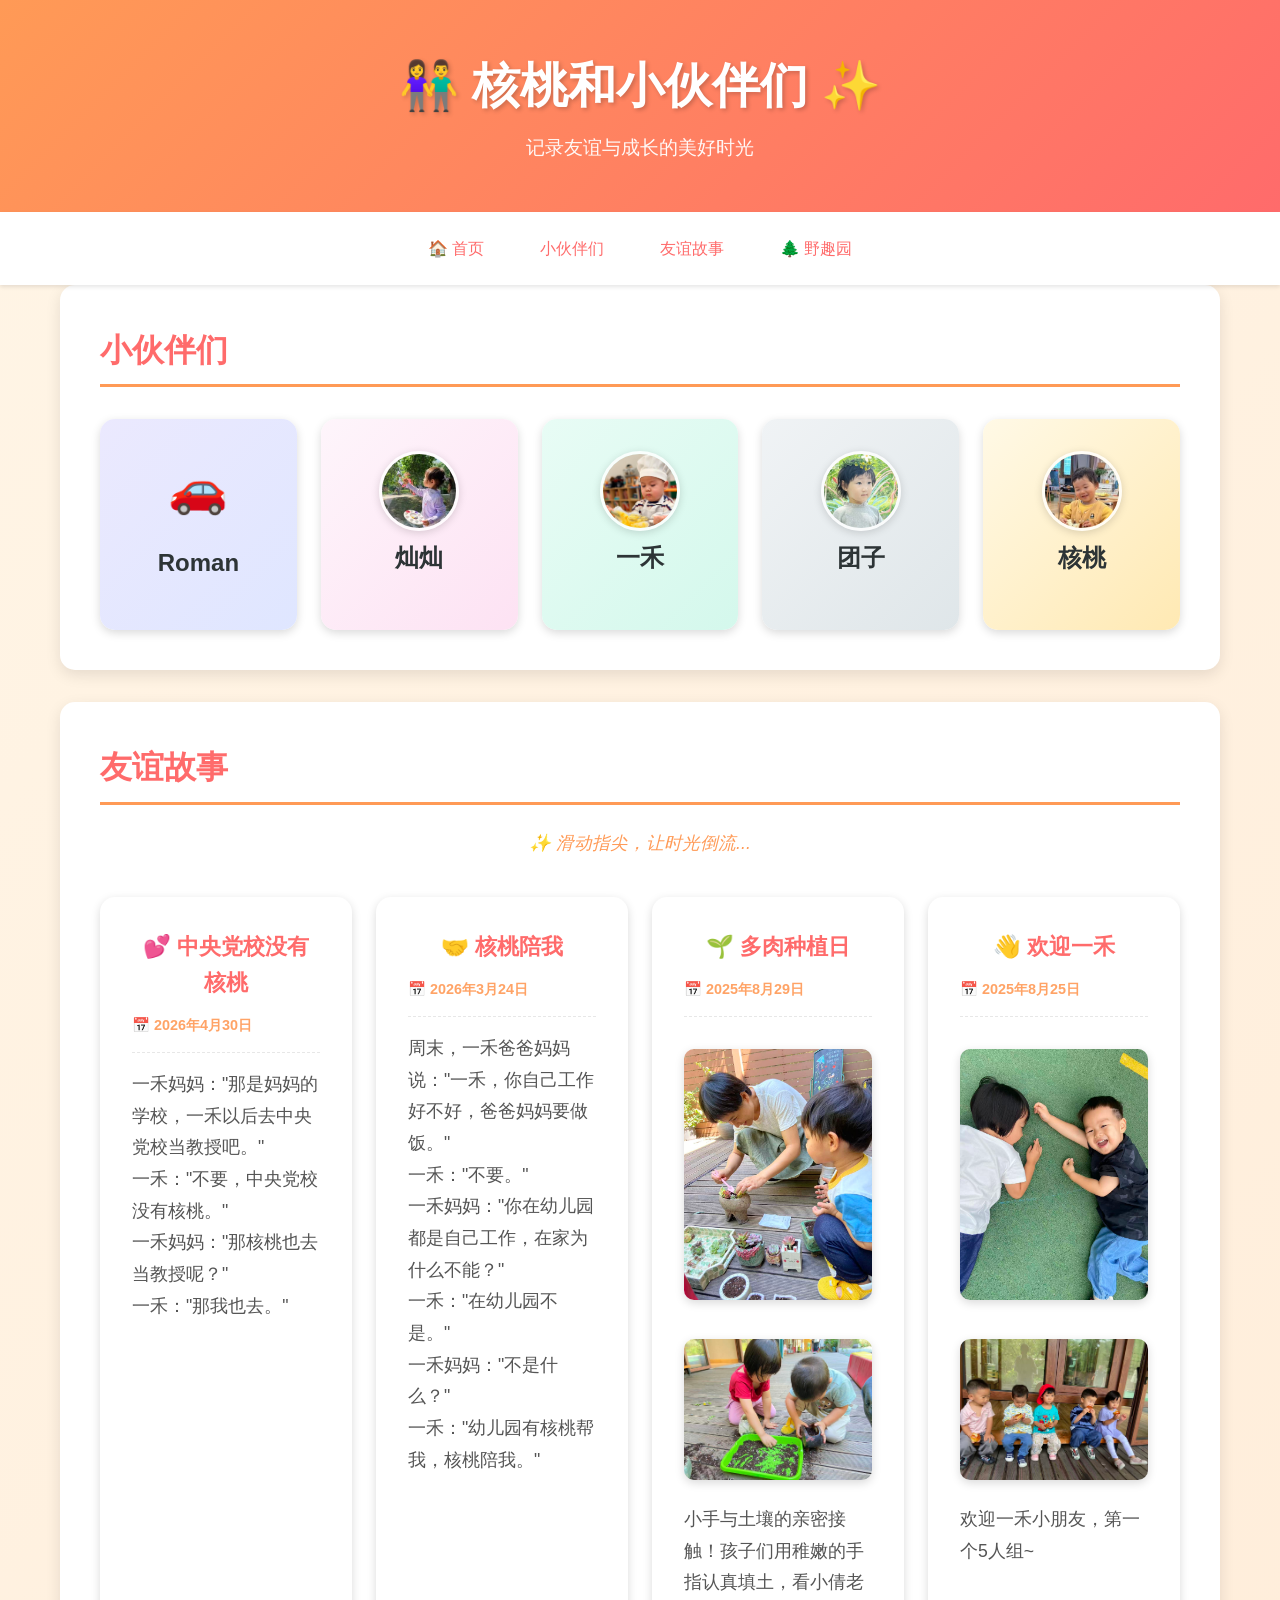
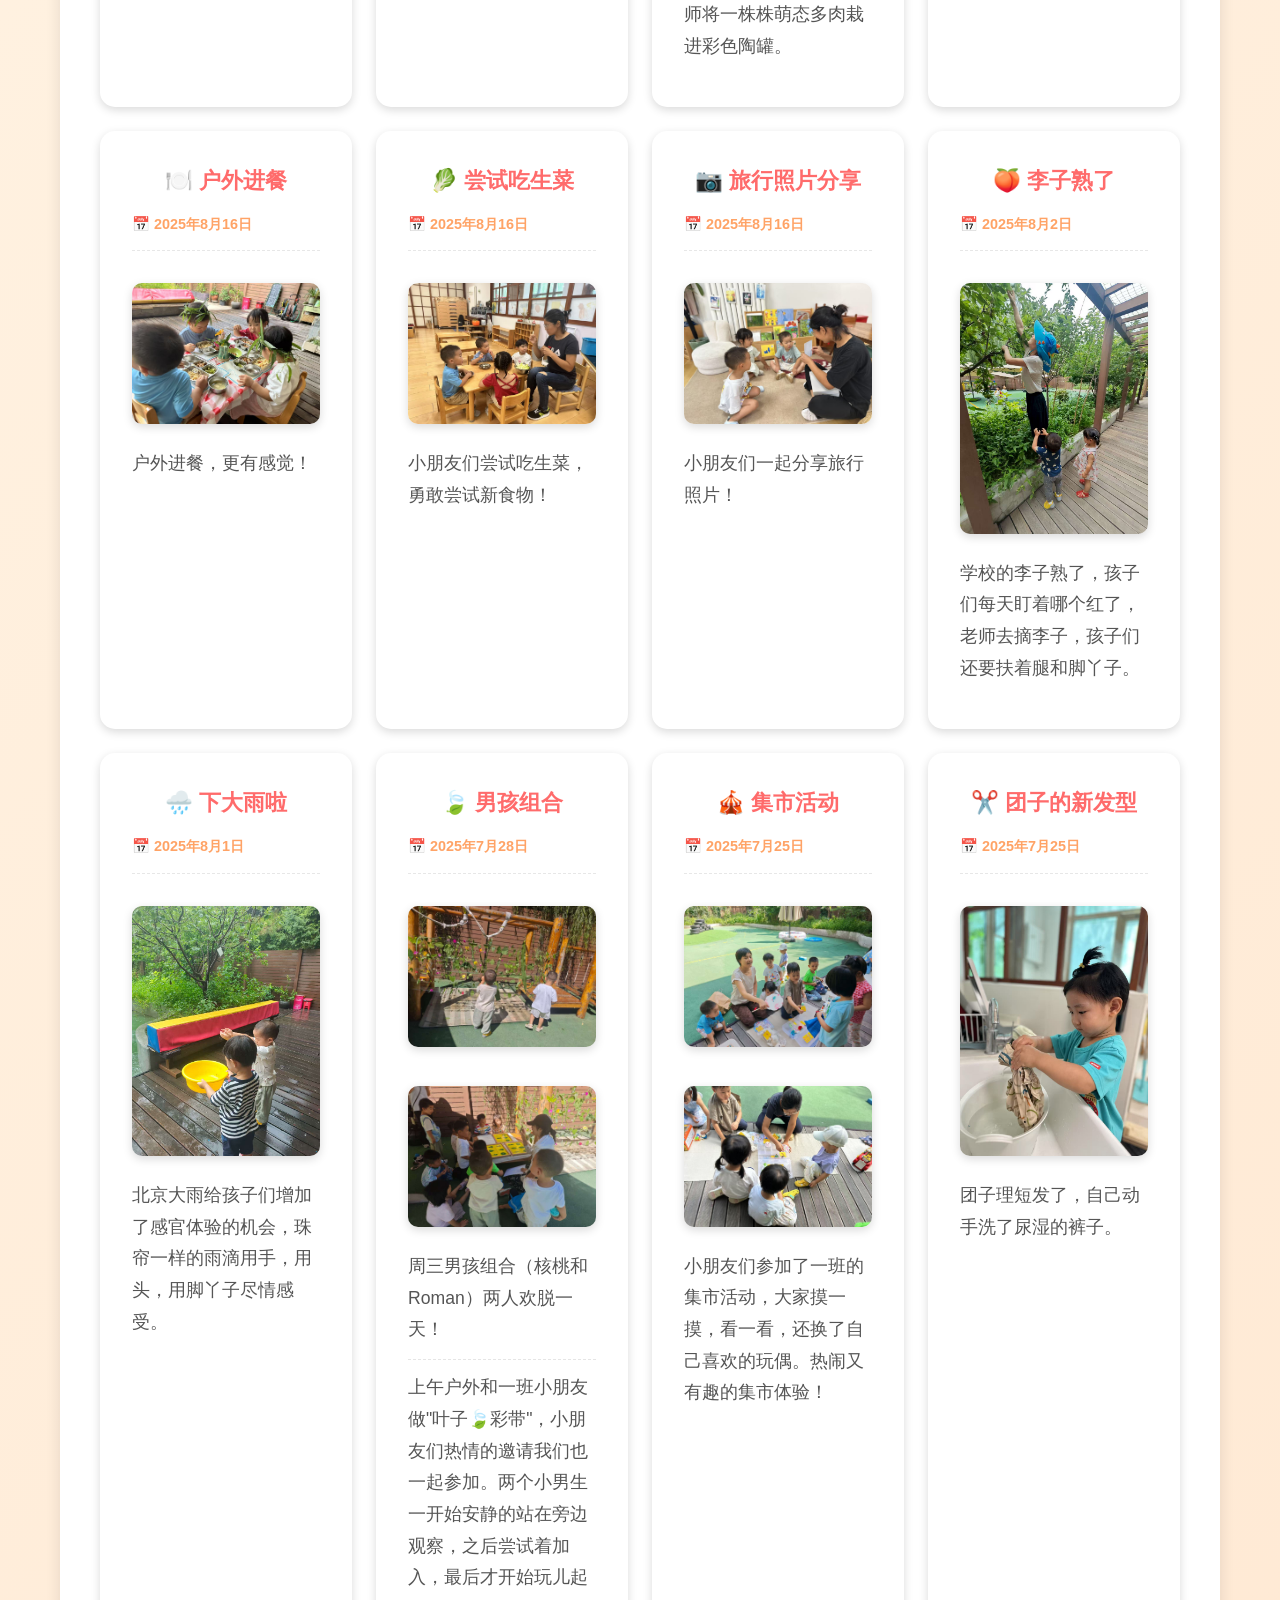
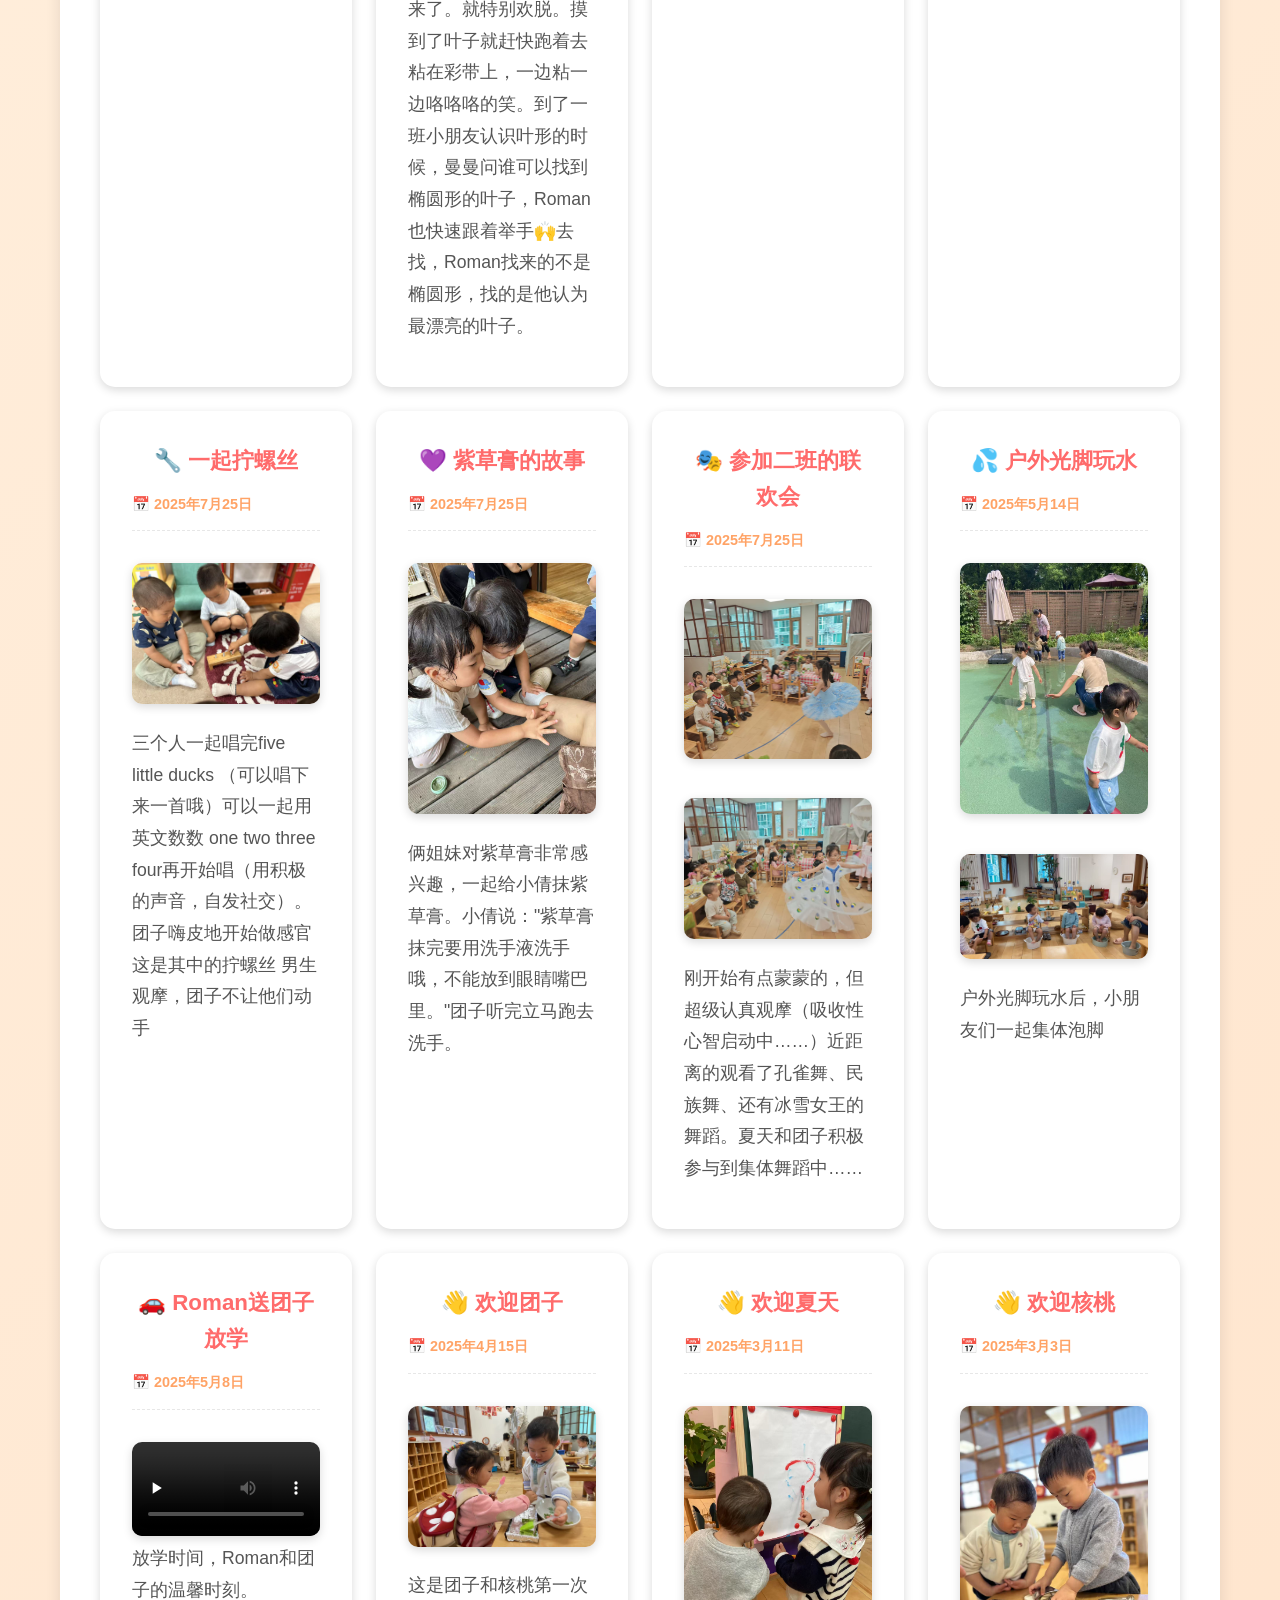
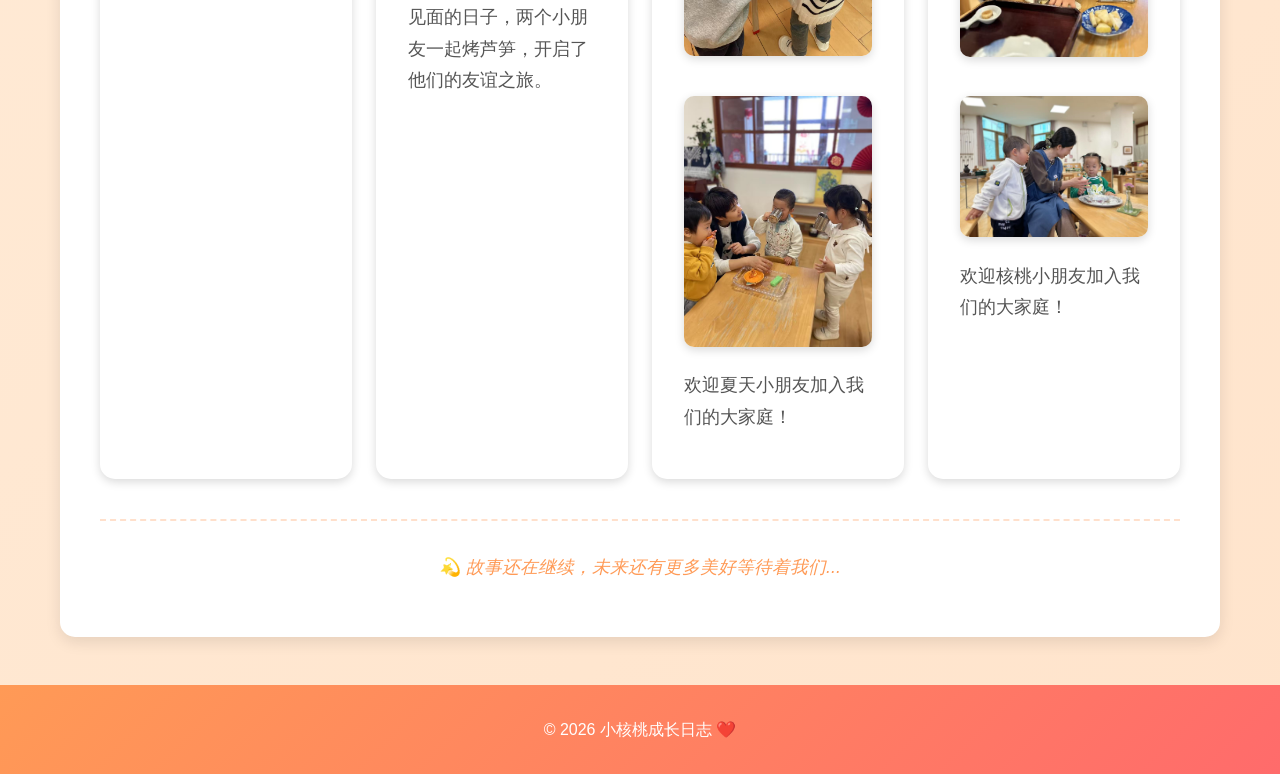
==== friends.html @ 8924b4e0 "update" ====
<!DOCTYPE html>
<html lang="zh-CN">
<head>
    <meta charset="UTF-8">
    <meta name="viewport" content="width=device-width, initial-scale=1.0">
    <title>核桃和小伙伴们</title>
    <link rel="stylesheet" href="style.css">
</head>
<body>
    <header>
        <div class="container">
            <h1>👫 核桃和小伙伴们 ✨</h1>
            <p class="subtitle">记录友谊与成长的美好时光</p>
        </div>
    </header>

    <nav>
        <div class="container">
            <a href="index.html">🏠 首页</a>
            <a href="#friends">小伙伴们</a>
            <a href="#stories">友谊故事</a>
            <a href="yequyuan.html">🌲 野趣园</a>
        </div>
    </nav>

    <main class="container">
        <section id="friends" class="section">
            <h2>小伙伴们</h2>
            <div class="kids-grid">
                <div class="card card-rules">
                    <div class="card-icon">🚗</div>
                    <h3>Roman</h3>
                    <p class="friend-desc"><!-- 添加Roman的介绍 --></p>
                </div>
                <div class="card card-delicate">
                    <img src="image/avatars/cancan.jpg" alt="灿灿" class="kid-avatar">
                    <h3>灿灿</h3>
                    <p class="friend-desc"><!-- 添加灿灿的介绍 --></p>
                </div>
                <div class="card card-observe">
                    <img src="image/avatars/yihe_avatar.jpg" alt="一禾" class="kid-avatar">
                    <h3>一禾</h3>
                    <p class="friend-desc"><!-- 添加一禾的介绍 --></p>
                </div>
                <div class="card card-simple">
                    <img src="image/avatars/tuanzi_avatar.jpg" alt="团子" class="kid-avatar">
                    <h3>团子</h3>
                    <p class="friend-desc"><!-- 添加团子的介绍 --></p>
                </div>
                <div class="card card-goal">
                    <img src="image/avatars/hetao_avatar.jpg" alt="小核桃" class="kid-avatar">
                    <h3>核桃</h3>
                    <p class="friend-desc"><!-- 添加核桃的介绍 --></p>
                </div>
            </div>
        </section>

        <section id="stories" class="section">
            <h2>友谊故事</h2>
            <p style="text-align: center; color: #ff9a56; font-size: 1.1rem; margin-bottom: 2.5rem; font-style: italic;">
                ✨ 滑动指尖，让时光倒流...
            </p>
            <div class="grid">
                <div class="card">
                    <h3>💕 中央党校没有核桃</h3>
                    <p class="date">📅 2026年4月30日</p>
                    <p>一禾妈妈："那是妈妈的学校，一禾以后去中央党校当教授吧。"<br>
                    一禾："不要，中央党校没有核桃。"<br>
                    一禾妈妈："那核桃也去当教授呢？"<br>
                    一禾："那我也去。"</p>
                </div>
                <div class="card">
                    <h3>🤝 核桃陪我</h3>
                    <p class="date">📅 2026年3月24日</p>
                    <p>周末，一禾爸爸妈妈说："一禾，你自己工作好不好，爸爸妈妈要做饭。"<br>
                    一禾："不要。"<br>
                    一禾妈妈："你在幼儿园都是自己工作，在家为什么不能？"<br>
                    一禾："在幼儿园不是。"<br>
                    一禾妈妈："不是什么？"<br>
                    一禾："幼儿园有核桃帮我，核桃陪我。"</p>
                </div>
                <div class="card">
                    <h3>🌱 多肉种植日</h3>
                    <p class="date">📅 2025年8月29日</p>
                    <img src="image/activities/succulent1.jpg" alt="多肉种植" class="card-photo" loading="lazy">
                    <img src="image/activities/succulent2.jpg" alt="多肉种植" class="card-photo" loading="lazy" style="margin-top: 1rem;">
                    <p>小手与土壤的亲密接触！孩子们用稚嫩的手指认真填土，看小倩老师将一株株萌态多肉栽进彩色陶罐。</p>
                </div>
                <div class="card">                    <h3>👋 欢迎一禾</h3>
                    <p class="date">📅 2025年8月25日</p>
                    <img src="image/activities/welcome_yihe1.jpg" alt="欢迎一禾" class="card-photo" loading="lazy">
                    <img src="image/activities/welcome_yihe2.jpg" alt="欢迎一禾" class="card-photo" loading="lazy" style="margin-top: 1rem;">
                    <p>欢迎一禾小朋友，第一个5人组~</p>
                </div>
                <div class="card">                    <h3>🍽️ 户外进餐</h3>
                    <p class="date">📅 2025年8月16日</p>
                    <img src="image/daily/outdoor_meal.jpg" alt="户外进餐" class="card-photo" loading="lazy">
                    <p>户外进餐，更有感觉！</p>
                </div>
                <div class="card">
                    <h3>🥬 尝试吃生菜</h3>
                    <p class="date">📅 2025年8月16日</p>
                    <img src="image/daily/lettuce.jpg" alt="尝试吃生菜" class="card-photo" loading="lazy">
                    <p>小朋友们尝试吃生菜，勇敢尝试新食物！</p>
                </div>
                <div class="card">
                    <h3>📷 旅行照片分享</h3>
                    <p class="date">📅 2025年8月16日</p>
                    <img src="image/daily/travel_share.jpg" alt="旅行照片分享" class="card-photo" loading="lazy">
                    <p>小朋友们一起分享旅行照片！</p>
                </div>
                <div class="card">                    <h3>🍑 李子熟了</h3>
                    <p class="date">📅 2025年8月2日</p>
                    <img src="image/outdoor/plum_picking.jpg" alt="摘李子" class="card-photo" loading="lazy">
                    <p>学校的李子熟了，孩子们每天盯着哪个红了，老师去摘李子，孩子们还要扶着腿和脚丫子。</p>
                </div>
                <div class="card">                    <h3>🌧️ 下大雨啦</h3>
                    <p class="date">📅 2025年8月1日</p>
                    <img src="image/outdoor/rain_play.jpg" alt="雨中玩耍" class="card-photo" loading="lazy">
                    <p>北京大雨给孩子们增加了感官体验的机会，珠帘一样的雨滴用手，用头，用脚丫子尽情感受。</p>
                </div>
                <div class="card">
                    <h3>🍃 男孩组合</h3>
                    <p class="date">📅 2025年7月28日</p>
                    <img src="image/activities/leaf_ribbon.jpg" alt="叶子彩带活动" class="card-photo" loading="lazy">
                    <img src="image/activities/leaf_ribbon2.jpg" alt="叶子彩带活动" class="card-photo" loading="lazy">
                    <p>周三男孩组合（核桃和Roman）两人欢脱一天！</p>
                    <p>上午户外和一班小朋友做"叶子🍃彩带"，小朋友们热情的邀请我们也一起参加。两个小男生一开始安静的站在旁边观察，之后尝试着加入，最后才开始玩儿起来了。就特别欢脱。摸到了叶子就赶快跑着去粘在彩带上，一边粘一边咯咯咯的笑。到了一班小朋友认识叶形的时候，曼曼问谁可以找到椭圆形的叶子，Roman也快速跟着举手🙌去找，Roman找来的不是椭圆形，找的是他认为最漂亮的叶子。</p>
                </div>
                <div class="card">
                    <h3>🎪 集市活动</h3>
                    <p class="date">📅 2025年7月25日</p>
                    <img src="image/activities/market1.jpg" alt="集市活动" class="card-photo" loading="lazy">
                    <img src="image/activities/market2.jpg" alt="集市活动" class="card-photo" loading="lazy" style="margin-top: 1rem;">
                    <p>小朋友们参加了一班的集市活动，大家摸一摸，看一看，还换了自己喜欢的玩偶。热闹又有趣的集市体验！</p>
                </div>
                <div class="card">
                    <h3>✂️ 团子的新发型</h3>
                    <p class="date">📅 2025年7月25日</p>
                    <img src="image/activities/tuanzi_wash.jpg" alt="团子理短发" class="card-photo" loading="lazy">
                    <p>团子理短发了，自己动手洗了尿湿的裤子。</p>
                </div>
                <div class="card">
                    <h3>🔧 一起拧螺丝</h3>
                    <p class="date">📅 2025年7月25日</p>
                    <img src="image/activities/screw.jpg" alt="一起拧螺丝" class="card-photo" loading="lazy">
                    <p>三个人一起唱完five little ducks （可以唱下来一首哦）可以一起用英文数数 one two three four再开始唱（用积极的声音，自发社交）。 团子嗨皮地开始做感官 这是其中的拧螺丝 男生观摩，团子不让他们动手</p>
                </div>
                <div class="card">
                    <h3>💜 紫草膏的故事</h3>
                    <p class="date">📅 2025年7月25日</p>
                    <img src="image/activities/ointment.jpg" alt="抹紫草膏" class="card-photo" loading="lazy">
                    <p>俩姐妹对紫草膏非常感兴趣，一起给小倩抹紫草膏。小倩说："紫草膏抹完要用洗手液洗手哦，不能放到眼睛嘴巴里。"团子听完立马跑去洗手。</p>
                </div>
                <div class="card">                    <h3>🎭 参加二班的联欢会</h3>
                    <p class="date">📅 2025年7月25日</p>
                    <img src="image/activities/party1.jpg" alt="联欢会" class="card-photo" loading="lazy">
                    <img src="image/activities/party2.jpg" alt="联欢会" class="card-photo" loading="lazy" style="margin-top: 1rem;">
                    <p>刚开始有点蒙蒙的，但超级认真观摩（吸收性心智启动中……）近距离的观看了孔雀舞、民族舞、还有冰雪女王的舞蹈。夏天和团子积极参与到集体舞蹈中……</p>
                </div>
                <div class="card">
                    <h3>💦 户外光脚玩水</h3>
                    <p class="date">📅 2025年5月14日</p>
                    <img src="image/outdoor/play_water.jpg" alt="户外光脚玩水" class="card-photo" loading="lazy">
                    <img src="image/outdoor/foot_bath.jpg" alt="集体泡脚" class="card-photo" loading="lazy" style="margin-top: 1rem;">
                    <p>户外光脚玩水后，小朋友们一起集体泡脚</p>
                </div>
                <div class="card">
                    <h3>🚗 Roman送团子放学</h3>
                    <p class="date">📅 2025年5月8日</p>
                    <video controls class="preference-video" preload="none" loading="lazy" playsinline>
                        <source src="image/videos/roman_tuanzi.mp4" type="video/mp4">
                        您的浏览器不支持视频播放。
                    </video>
                    <p>放学时间，Roman和团子的温馨时刻。</p>
                </div>
                <div class="card">
                    <h3>👋 欢迎团子</h3>
                    <p class="date">📅 2025年4月15日</p>
                    <img src="image/activities/first_meet.jpg" alt="团子和核桃初次见面烤芦笋" class="card-photo" loading="lazy">
                    <p>这是团子和核桃第一次见面的日子，两个小朋友一起烤芦笋，开启了他们的友谊之旅。</p>
                </div>
                <div class="card">
                    <h3>👋 欢迎夏天</h3>
                    <p class="date">📅 2025年3月11日</p>
                    <img src="image/activities/welcome_xiatian1.jpg" alt="欢迎夏天" class="card-photo" loading="lazy">
                    <img src="image/activities/welcome_xiatian2.jpg" alt="欢迎夏天" class="card-photo" loading="lazy" style="margin-top: 1rem;">
                    <p>欢迎夏天小朋友加入我们的大家庭！</p>
                </div>
                <div class="card">
                    <h3>👋 欢迎核桃</h3>
                    <p class="date">📅 2025年3月3日</p>
                    <img src="image/activities/welcome_hetao1.jpg" alt="欢迎核桃" class="card-photo" loading="lazy">
                    <img src="image/activities/welcome_hetao2.jpg" alt="欢迎核桃" class="card-photo" loading="lazy" style="margin-top: 1rem;">
                    <p>欢迎核桃小朋友加入我们的大家庭！</p>
                </div>
                <!-- 在这里继续添加更多友谊故事 -->
            </div>
            <p style="text-align: center; color: #ff9a56; font-size: 1.1rem; margin-top: 2.5rem; padding-top: 2rem; border-top: 2px dashed rgba(255, 154, 86, 0.3); font-style: italic;">
                💫 故事还在继续，未来还有更多美好等待着我们...
            </p>
        </section>
    </main>

    <button id="backToTop" class="back-to-top" title="返回顶部">↑</button>

    <footer>
        <div class="container">
            <p>&copy; 2026 小核桃成长日志 ❤️</p>
        </div>
    </footer>

    <script>
        // 返回顶部按钮功能
        const backToTopButton = document.getElementById('backToTop');
        
        window.addEventListener('scroll', () => {
            if (window.pageYOffset > 300) {
                backToTopButton.classList.add('show');
            } else {
                backToTopButton.classList.remove('show');
            }
        });
        
        backToTopButton.addEventListener('click', () => {
            window.scrollTo({
                top: 0,
                behavior: 'smooth'
            });
        });
    </script>
</body>
</html>
---- style.css ----
* {
    margin: 0;
    padding: 0;
    box-sizing: border-box;
}

body {
    font-family: 'Segoe UI', Tahoma, Geneva, Verdana, sans-serif, 'Microsoft YaHei', 'SimHei';
    line-height: 1.6;
    color: #333;
    background: linear-gradient(135deg, #fff5e6 0%, #ffe4cc 100%);
    min-height: 100vh;
}

.container {
    max-width: 1200px;
    margin: 0 auto;
    padding: 0 20px;
}

/* Header */
header {
    background: linear-gradient(135deg, #ff9a56 0%, #ff6b6b 100%);
    color: white;
    padding: 3rem 0;
    text-align: center;
    box-shadow: 0 4px 6px rgba(0, 0, 0, 0.1);
}

header h1 {
    font-size: 3rem;
    margin-bottom: 0.5rem;
    text-shadow: 2px 2px 4px rgba(0, 0, 0, 0.2);
}

.subtitle {
    font-size: 1.2rem;
    opacity: 0.95;
}

/* Navigation */
nav {
    background: white;
    padding: 1rem 0;
    box-shadow: 0 2px 4px rgba(0, 0, 0, 0.1);
    position: sticky;
    top: 0;
    z-index: 100;
}

nav .container {
    display: flex;
    justify-content: center;
    align-items: center;
    flex-wrap: nowrap;
    gap: 0.5rem;
}

nav a {
    color: #ff6b6b;
    text-decoration: none;
    padding: 0.5rem 1.5rem;
    border-radius: 20px;
    transition: all 0.3s ease;
    font-weight: 500;
    white-space: nowrap;
}

nav a:hover {
    background: #ff6b6b;
    color: white;
    transform: translateY(-2px);
}

/* Main Content */
main {
    margin: 3rem auto;
}

.section {
    background: white;
    padding: 2.5rem;
    margin-bottom: 2rem;
    border-radius: 15px;
    box-shadow: 0 5px 15px rgba(0, 0, 0, 0.1);
    animation: fadeIn 0.6s ease-in;
}

@keyframes fadeIn {
    from {
        opacity: 0;
        transform: translateY(20px);
    }
    to {
        opacity: 1;
        transform: translateY(0);
    }
}

.section h2 {
    color: #ff6b6b;
    font-size: 2rem;
    margin-bottom: 1.5rem;
    padding-bottom: 0.5rem;
    border-bottom: 3px solid #ff9a56;
}

.section p {
    font-size: 1.1rem;
    margin-bottom: 1rem;
    color: #555;
}

/* Profile Card */
.intro-content {
    display: flex;
    justify-content: center;
    margin-top: 1rem;
}

.profile-card {
    background: linear-gradient(135deg, #ffeaa7 0%, #fdcb6e 100%);
    padding: 3rem 2rem;
    border-radius: 20px;
    text-align: center;
    max-width: 500px;
    box-shadow: 0 8px 20px rgba(0, 0, 0, 0.15);
}

.profile-photo {
    width: 200px;
    height: 200px;
    border-radius: 50%;
    object-fit: cover;
    margin: 0 auto 1.5rem;
    display: block;
    border: 5px solid white;
    box-shadow: 0 4px 15px rgba(0, 0, 0, 0.2);
}

.profile-emoji {
    font-size: 5rem;
    margin-bottom: 1rem;
    animation: bounce 2s infinite;
}

@keyframes bounce {
    0%, 100% { transform: translateY(0); }
    50% { transform: translateY(-10px); }
}

.profile-card h3 {
    font-size: 2rem;
    color: #d63031;
    margin-bottom: 0.5rem;
}

.profile-card .age {
    font-size: 1.5rem;
    color: #e17055;
    font-weight: bold;
    margin-bottom: 1rem;
}

.profile-card .description {
    color: #2d3436;
    font-size: 1.1rem;
    line-height: 1.8;
}

/* Grid Layout */
.grid {
    display: grid;
    grid-template-columns: repeat(auto-fit, minmax(250px, 1fr));
    gap: 1.5rem;
    margin-top: 2rem;
}

.kids-grid {
    display: grid;
    grid-template-columns: repeat(5, 1fr);
    gap: 1.5rem;
    margin-top: 2rem;
}

.kid-avatar {
    width: 80px;
    height: 80px;
    border-radius: 50%;
    object-fit: cover;
    margin: 0 auto 0.5rem;
    display: block;
    border: 3px solid rgba(255, 255, 255, 0.8);
    box-shadow: 0 2px 8px rgba(0, 0, 0, 0.15);
}

.quote-avatar {
    width: 60px;
    height: 60px;
    border-radius: 50%;
    object-fit: cover;
    margin: 0 auto 0.5rem;
    display: block;
    border: 2px solid rgba(255, 255, 255, 0.8);
    box-shadow: 0 2px 6px rgba(0, 0, 0, 0.15);
}

.card {
    color: #2d3436;
    padding: 2rem;
    border-radius: 15px;
    transition: transform 0.3s ease, box-shadow 0.3s ease;
    box-shadow: 0 3px 10px rgba(0, 0, 0, 0.15);
    text-align: center;
}

/* 不同特质的淡色背景 */
.card-goal {
    background: linear-gradient(135deg, #fff9e6 0%, #ffe9b3 100%);
}

.card-simple {
    background: linear-gradient(135deg, #f0f3f5 0%, #dfe6e9 100%);
}

.card-delicate {
    background: linear-gradient(135deg, #fef5fb 0%, #fde2f3 100%);
}

.card-rules {
    background: linear-gradient(135deg, #ebe9fe 0%, #dfe6ff 100%);
}

.card-observe {
    background: linear-gradient(135deg, #e8fcf5 0%, #d4f8ec 100%);
}

.card-boundary {
    background: linear-gradient(135deg, #e8f8f8 0%, #d9f2ed 100%);
}

.card:hover {
    transform: translateY(-5px) scale(1.02);
    box-shadow: 0 8px 20px rgba(0, 0, 0, 0.2);
}

.card-icon {
    font-size: 3rem;
    margin-bottom: 1rem;
}

.card h3 {
    font-size: 1.5rem;
    margin-bottom: 1rem;
}

.card .date {
    font-size: 0.9rem;
    opacity: 0.9;
    margin-bottom: 1rem;
    font-weight: 500;
}

.card-photo {
    width: 100%;
    border-radius: 10px;
    margin: 1rem 0;
    box-shadow: 0 3px 10px rgba(0, 0, 0, 0.15);
}

.card p {
    margin-bottom: 0.8rem;
    line-height: 1.8;
    text-align: left;
}

.card p strong {
    display: block;
    color: #2d3436;
    font-size: 1.05rem;
    margin-top: 1.2rem;
    margin-bottom: 0.5rem;
}

.card p:first-of-type strong {
    margin-top: 0;
}

.card p:not(:last-child) {
    padding-bottom: 0.8rem;
    border-bottom: 1px dashed rgba(0, 0, 0, 0.1);
}

/* Timeline */
.timeline {
    position: relative;
    padding: 2rem 0;
}

.timeline::before {
    content: '';
    position: absolute;
    left: 30px;
    top: 0;
    bottom: 0;
    width: 4px;
    background: linear-gradient(180deg, #ff9a56 0%, #ff6b6b 100%);
    border-radius: 2px;
}

.timeline-item {
    position: relative;
    padding-left: 80px;
    margin-bottom: 3rem;
}

.timeline-marker {
    position: absolute;
    left: 0;
    width: 60px;
    height: 60px;
    background: white;
    border: 4px solid #ff9a56;
    border-radius: 50%;
    display: flex;
    align-items: center;
    justify-content: center;
    font-size: 2rem;
    box-shadow: 0 4px 10px rgba(0, 0, 0, 0.1);
}

.timeline-content {
    background: white;
    padding: 1.5rem;
    border-radius: 10px;
    box-shadow: 0 3px 10px rgba(0, 0, 0, 0.1);
    border-left: 4px solid #ff9a56;
}

.timeline-content h3 {
    color: #ff6b6b;
    margin-bottom: 0.5rem;
    font-size: 1.3rem;
}

.timeline-content p {
    color: #555;
}

/* Quotes Container */
.quotes-container {
    display: grid;
    grid-template-columns: repeat(auto-fit, minmax(300px, 1fr));
    gap: 1.5rem;
    margin-top: 2rem;
}

/* Preferences Grid */
.preferences-grid {
    display: grid;
    grid-template-columns: repeat(auto-fit, minmax(280px, 1fr));
    gap: 1.5rem;
    margin-top: 2rem;
}

.preference-card {
    background: linear-gradient(135deg, #fff9e6 0%, #ffe4b3 100%);
    padding: 2rem;
    border-radius: 15px;
    text-align: center;
    box-shadow: 0 4px 12px rgba(0, 0, 0, 0.1);
    transition: transform 0.3s ease, box-shadow 0.3s ease;
}

.preference-card:hover {
    transform: translateY(-3px);
    box-shadow: 0 6px 20px rgba(0, 0, 0, 0.15);
}

.preference-icon {
    font-size: 3rem;
    margin-bottom: 1rem;
}

.preference-card h3 {
    color: #ff6b6b;
    font-size: 1.5rem;
    margin-bottom: 1rem;
}

.preference-card p {
    color: #2d3436;
    line-height: 1.7;
    text-align: left;
}

.preference-video {
    width: 100%;
    max-width: 400px;
    height: auto;
    border-radius: 10px;
    margin-top: 1rem;
    box-shadow: 0 3px 10px rgba(0, 0, 0, 0.15);
}

.preference-image {
    width: 100%;
    max-width: 400px;
    height: auto;
    border-radius: 10px;
    margin-top: 1rem;
    box-shadow: 0 3px 10px rgba(0, 0, 0, 0.15);
}

.observation-photo {
    width: 100%;
    max-width: 600px;
    height: auto;
    border-radius: 10px;
    box-shadow: 0 3px 10px rgba(0, 0, 0, 0.15);
    display: block;
    margin-left: auto;
    margin-right: auto;
}

.photo-gallery {
    display: grid;
    gap: 1.5rem;
    margin-top: 1rem;
}

.photo-gallery-horizontal {
    grid-template-columns: repeat(auto-fit, minmax(300px, 1fr));
}

.photo-gallery-vertical {
    grid-template-columns: repeat(auto-fit, minmax(250px, 1fr));
}

.photo-gallery img {
    width: 100%;
    height: auto;
    max-height: 500px;
    object-fit: contain;
    border-radius: 10px;
    box-shadow: 0 3px 10px rgba(0, 0, 0, 0.15);
    transition: transform 0.3s ease, box-shadow 0.3s ease;
}

.photo-gallery img:hover {
    transform: translateY(-5px);
    box-shadow: 0 5px 20px rgba(0, 0, 0, 0.2);
}

.photo-item {
    display: flex;
    flex-direction: column;
}

.photo-caption {
    margin-top: 0.5rem;
    font-size: 0.9rem;
    color: #666;
    text-align: center;
    line-height: 1.4;
}

.quote-card {
    background: linear-gradient(135deg, #fff9e6 0%, #ffe4b3 100%);
    padding: 2rem;
    border-radius: 15px;
    border-left: 5px solid #ff9a56;
    box-shadow: 0 4px 12px rgba(0, 0, 0, 0.1);
    transition: transform 0.3s ease, box-shadow 0.3s ease;
    position: relative;
}

.quote-card::before {
    content: '"';
    position: absolute;
    top: 10px;
    left: 15px;
    font-size: 4rem;
    color: #ff9a56;
    opacity: 0.3;
    font-family: Georgia, serif;
}

.quote-card:hover {
    transform: translateY(-3px);
    box-shadow: 0 6px 20px rgba(0, 0, 0, 0.15);
}

.quote-text {
    font-size: 1.15rem;
    color: #2d3436;
    font-style: italic;
    margin-bottom: 1rem;
    line-height: 1.8;
    padding-left: 1rem;
}

.quote-context {
    font-size: 0.95rem;
    color: #636e72;
    margin-bottom: 0.5rem;
    line-height: 1.6;
}

.quote-date {
    font-size: 0.85rem;
    color: #ff6b6b;
    font-weight: 500;
}

/* Moments Grid */
.moments-grid {
    display: grid;
    grid-template-columns: repeat(auto-fit, minmax(280px, 1fr));
    gap: 1.5rem;
    margin-top: 2rem;
}

.moment-card {
    background: linear-gradient(135deg, #ffeaa7 0%, #fdcb6e 100%);
    padding: 2rem;
    border-radius: 15px;
    box-shadow: 0 4px 12px rgba(0, 0, 0, 0.1);
    transition: transform 0.3s ease, box-shadow 0.3s ease;
}

.moment-card:hover {
    transform: translateY(-5px);
    box-shadow: 0 6px 20px rgba(0, 0, 0, 0.15);
}

.moment-card h3 {
    color: #d63031;
    font-size: 1.3rem;
    margin-bottom: 1rem;
}

.moment-card p {
    color: #2d3436;
    line-height: 1.7;
}

/* Message Box */
.message-box {
    background: linear-gradient(135deg, #ffeaa7 0%, #fdcb6e 100%);
    padding: 3rem;
    border-radius: 15px;
    box-shadow: 0 5px 15px rgba(0, 0, 0, 0.1);
    font-size: 1.15rem;
    line-height: 2;
}

.message-box p {
    color: #2d3436;
    margin-bottom: 1rem;
}

.signature {
    text-align: right;
    font-style: italic;
    font-weight: bold;
    color: #d63031;
    margin-top: 2rem;
}

.memories-section {
    background: linear-gradient(135deg, #fff 0%, #ffe4cc 100%);
}

/* Footer */
footer {
    background: linear-gradient(135deg, #ff9a56 0%, #ff6b6b 100%);
    color: white;
    text-align: center;
    padding: 2rem 0;
    margin-top: 4rem;
}

/* 导航卡片样式 */
.nav-cards {
    display: grid;
    grid-template-columns: repeat(auto-fit, minmax(300px, 1fr));
    gap: 2rem;
    margin-top: 3rem;
}

.nav-card {
    background: white;
    border-radius: 20px;
    padding: 3rem 2rem;
    text-align: center;
    box-shadow: 0 8px 20px rgba(0, 0, 0, 0.1);
    transition: all 0.3s ease;
    position: relative;
    overflow: hidden;
}

.nav-card::before {
    content: '';
    position: absolute;
    top: 0;
    left: 0;
    right: 0;
    height: 5px;
    background: linear-gradient(90deg, #ff9a56, #ff6b6b);
}

.nav-card:hover {
    transform: translateY(-10px);
    box-shadow: 0 15px 30px rgba(0, 0, 0, 0.15);
}

.nav-card-icon {
    font-size: 4rem;
    margin-bottom: 1.5rem;
    animation: bounce 2s infinite;
}

@keyframes bounce {
    0%, 100% {
        transform: translateY(0);
    }
    50% {
        transform: translateY(-10px);
    }
}

.nav-card h2 {
    color: #ff6b6b;
    font-size: 1.8rem;
    margin-bottom: 1rem;
}

.nav-card-desc {
    color: #666;
    font-size: 1.1rem;
    line-height: 1.8;
    margin-bottom: 2rem;
}

.nav-card-link {
    display: inline-block;
    padding: 0.8rem 2.5rem;
    background: linear-gradient(135deg, #ff9a56 0%, #ff6b6b 100%);
    color: white;
    text-decoration: none;
    border-radius: 25px;
    font-weight: 600;
    transition: all 0.3s ease;
    box-shadow: 0 4px 10px rgba(255, 107, 107, 0.3);
}

.nav-card-link:hover {
    transform: translateX(5px);
    box-shadow: 0 6px 15px rgba(255, 107, 107, 0.4);
}

/* 友谊故事相关样式 */
.friend-desc {
    font-size: 0.95rem;
    color: #666;
    margin-top: 1rem;
    line-height: 1.6;
}

/* 返回顶部按钮 */
.back-to-top {
    position: fixed;
    bottom: 40px;
    right: 40px;
    width: 50px;
    height: 50px;
    background: linear-gradient(135deg, #ff9a56 0%, #ff6b6b 100%);
    color: white;
    border: none;
    border-radius: 50%;
    font-size: 1.5rem;
    cursor: pointer;
    box-shadow: 0 4px 15px rgba(255, 107, 107, 0.4);
    opacity: 0;
    visibility: hidden;
    transition: all 0.3s ease;
    z-index: 1000;
}

.back-to-top.show {
    opacity: 1;
    visibility: visible;
}

.back-to-top:hover {
    transform: translateY(-5px);
    box-shadow: 0 6px 20px rgba(255, 107, 107, 0.5);
}

/* 优化友谊故事卡片样式 */
#stories .card {
    transition: all 0.3s ease;
    position: relative;
}

#stories .card::after {
    content: '';
    position: absolute;
    top: 0;
    left: 0;
    right: 0;
    bottom: 0;
    border-radius: 15px;
    box-shadow: 0 8px 25px rgba(0, 0, 0, 0.15);
    opacity: 0;
    transition: opacity 0.3s ease;
    pointer-events: none;
}

#stories .card:hover::after {
    opacity: 1;
}

#stories .card h3 {
    font-size: 1.4rem;
    color: #ff6b6b;
    margin-bottom: 0.8rem;
}

#stories .card .date {
    color: #ff9a56;
    font-weight: 600;
}

/* Footer */
footer {
    background: linear-gradient(135deg, #ff9a56 0%, #ff6b6b 100%);
    color: white;
    text-align: center;
    padding: 2rem 0;
    margin-top: 3rem;
}

/* Responsive Design */
@media (max-width: 768px) {
    header h1 {
        font-size: 1.8rem;
        padding: 0 1rem;
    }
    
    .subtitle {
        font-size: 1rem;
    }

    nav .container {
        flex-wrap: wrap;
        gap: 0.3rem;
    }

    nav a {
        padding: 0.4rem 0.8rem;
        font-size: 0.85rem;
    }

    .section {
        padding: 1.5rem 1rem;
    }

    .section h2 {
        font-size: 1.5rem;
    }
    
    .section h3 {
        font-size: 1.2rem;
    }
    
    /* 小朋友卡片 - 手机上每行2个 */
    .kids-grid {
        grid-template-columns: repeat(2, 1fr) !important;
        gap: 1rem;
    }
    
    /* 普通卡片网格 - 手机上单列 */
    .grid {
        grid-template-columns: 1fr !important;
    }
    
    .card {
        padding: 1.2rem;
    }
    
    .card-icon {
        font-size: 2rem;
    }
    
    .card h3 {
        font-size: 1.2rem;
    }
    
    /* 照片集锦 - 手机上单列 */
    .photo-gallery-horizontal,
    .photo-gallery-vertical {
        grid-template-columns: 1fr !important;
    }
    
    .photo-gallery img {
        max-height: 350px;
    }
    
    .photo-caption {
        font-size: 0.85rem;
    }
    
    /* 观察记录照片 */
    .observation-photo {
        max-width: 100%;
    }
    
    /* 喜好卡片 */
    .preferences-grid {
        grid-template-columns: 1fr !important;
    }
    
    .preference-video,
    .preference-image {
        max-width: 100%;
    }
}

/* 更小的手机屏幕 */
@media (max-width: 480px) {
    header h1 {
        font-size: 1.5rem;
    }
    
    nav a {
        padding: 0.3rem 0.6rem;
        font-size: 0.75rem;
    }
    
    .section {
        padding: 1rem 0.8rem;
    }
    
    .card {
        padding: 1rem;
    }
    
    /* 小朋友卡片 - 更小屏幕上单列 */
    .kids-grid {
        grid-template-columns: 1fr !important;
    }
}
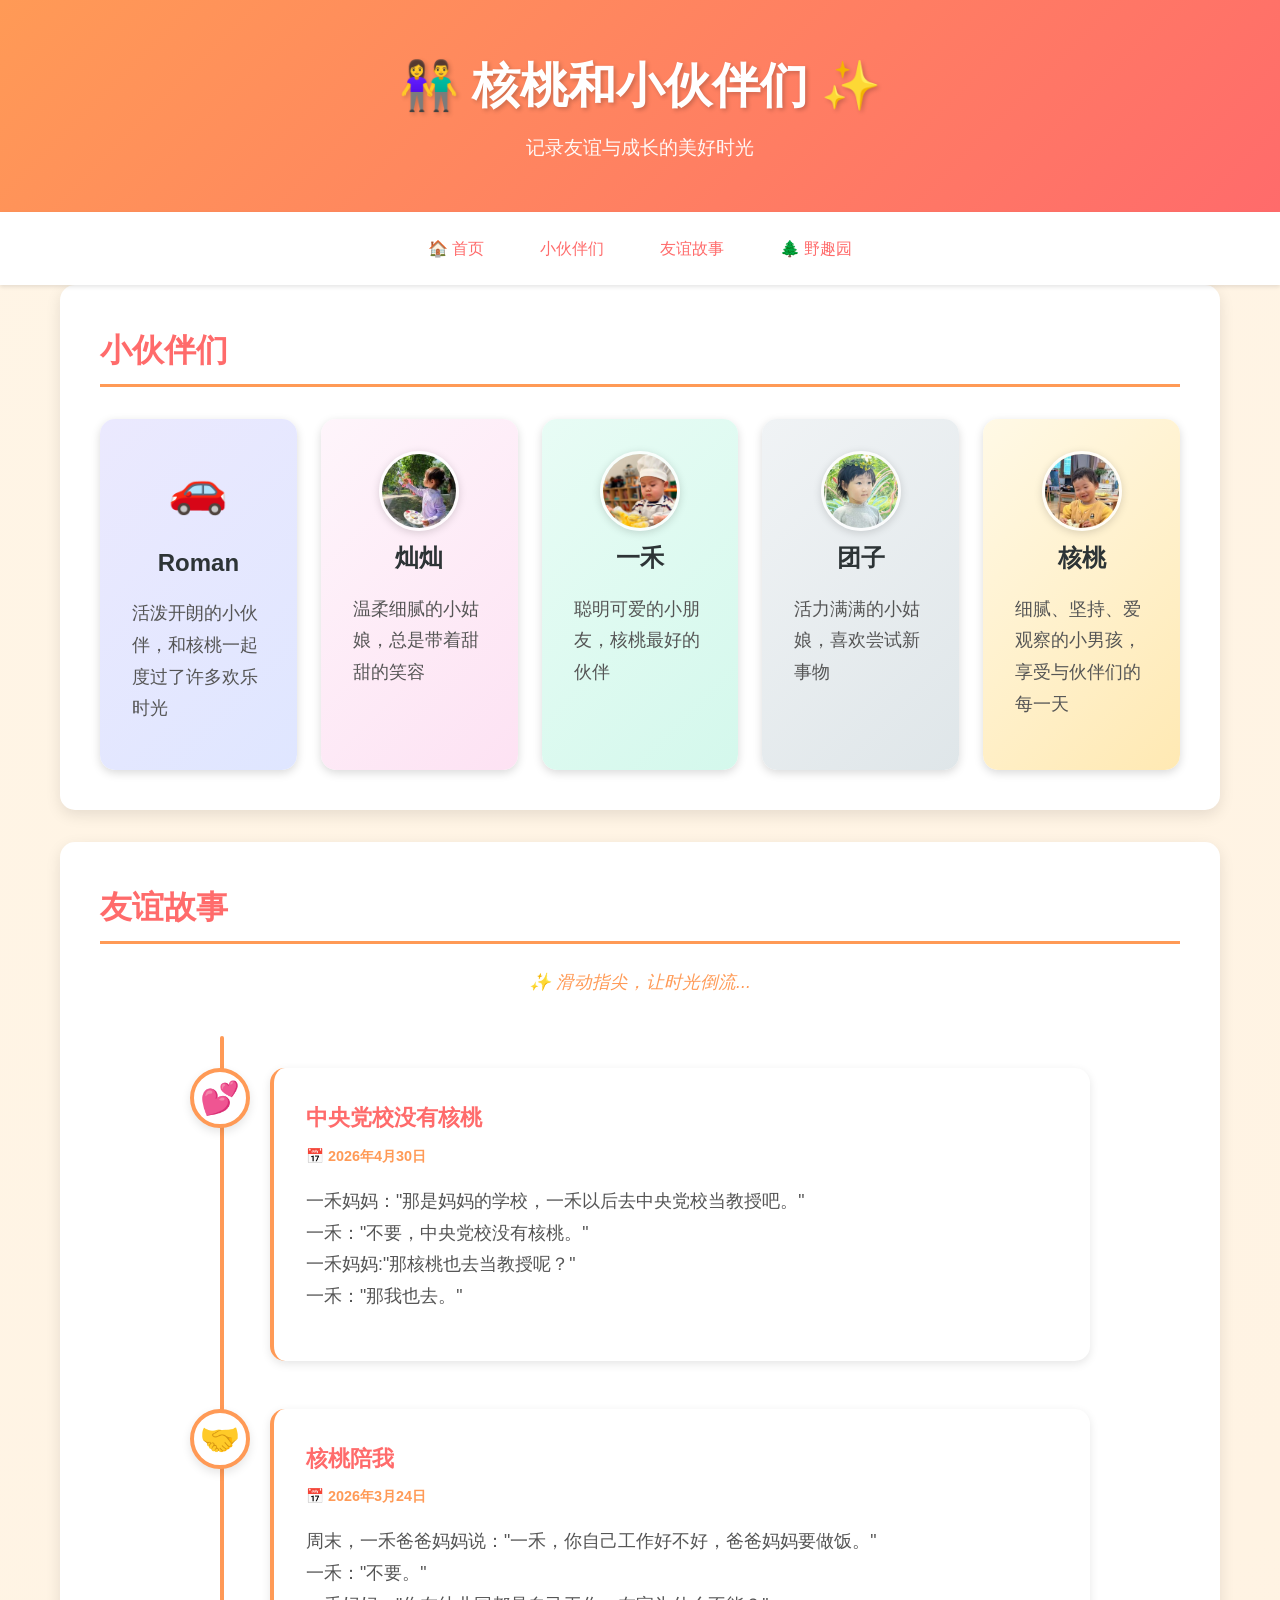
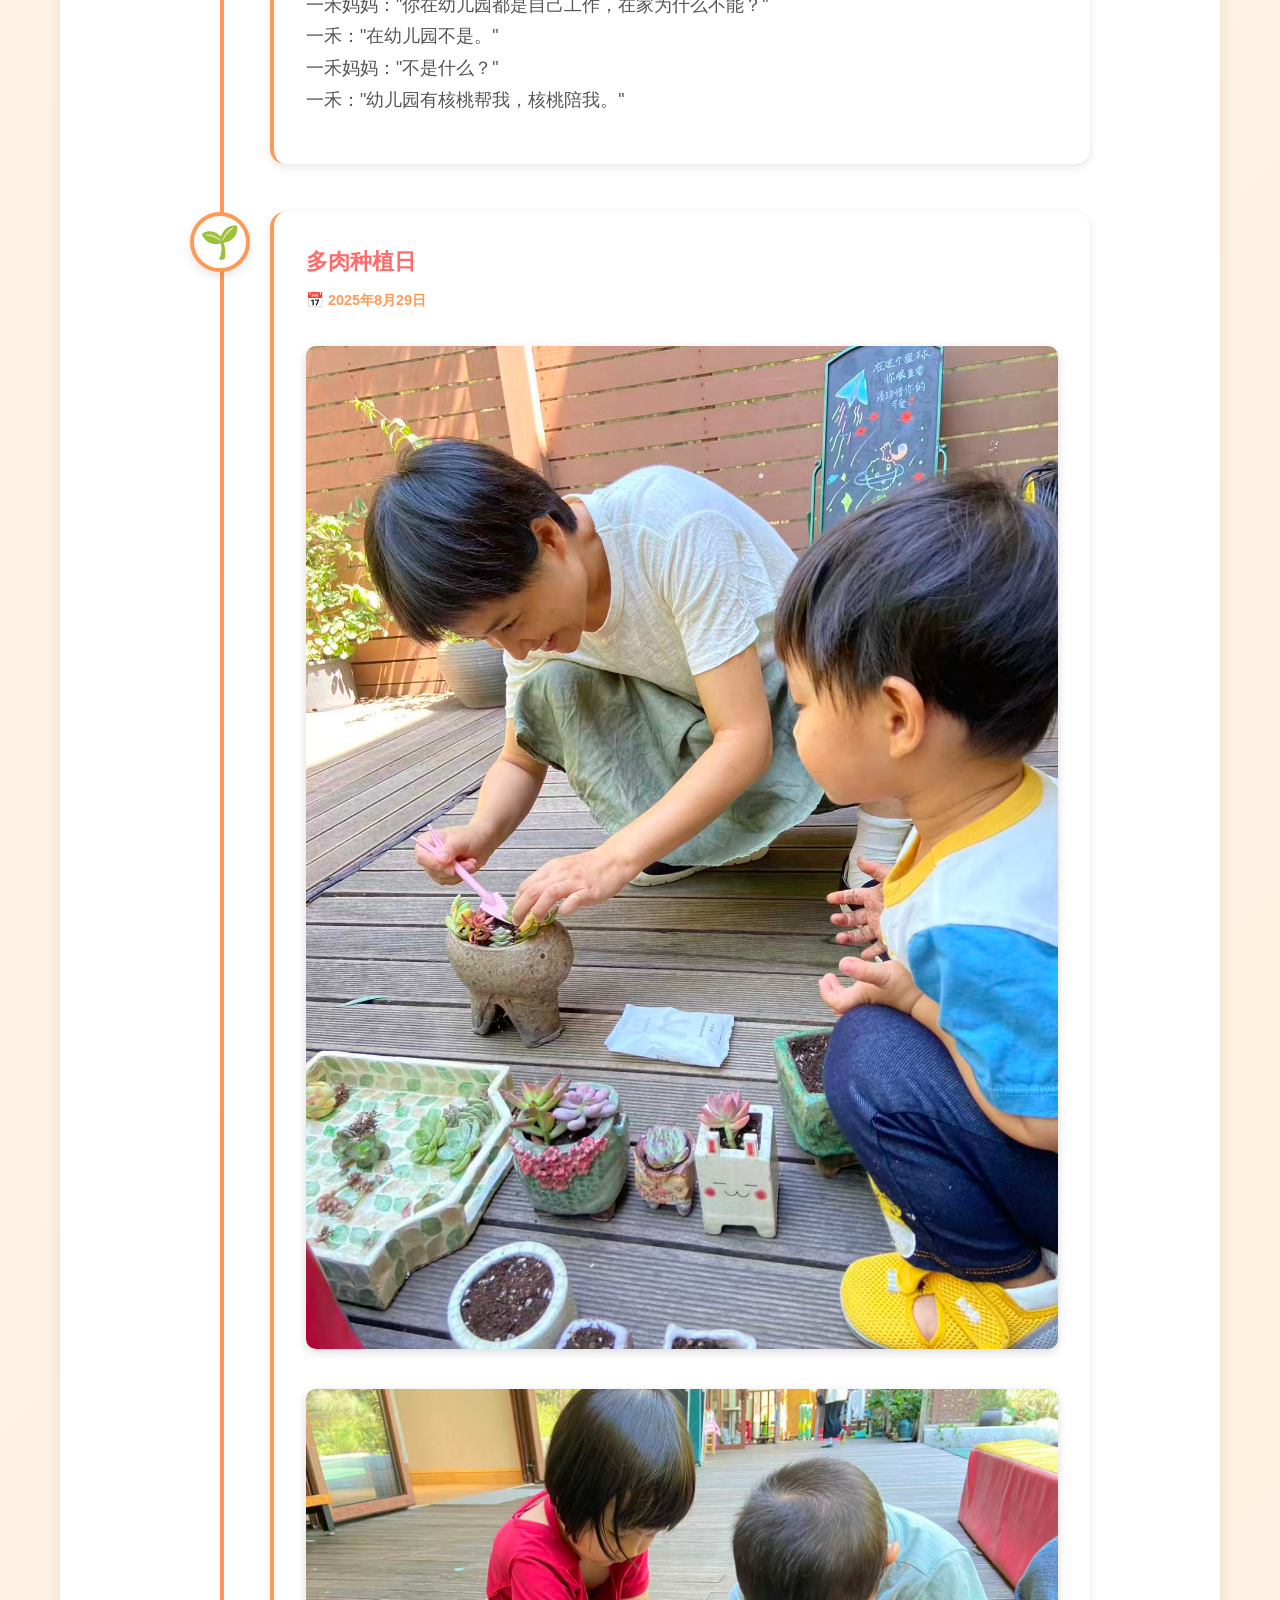
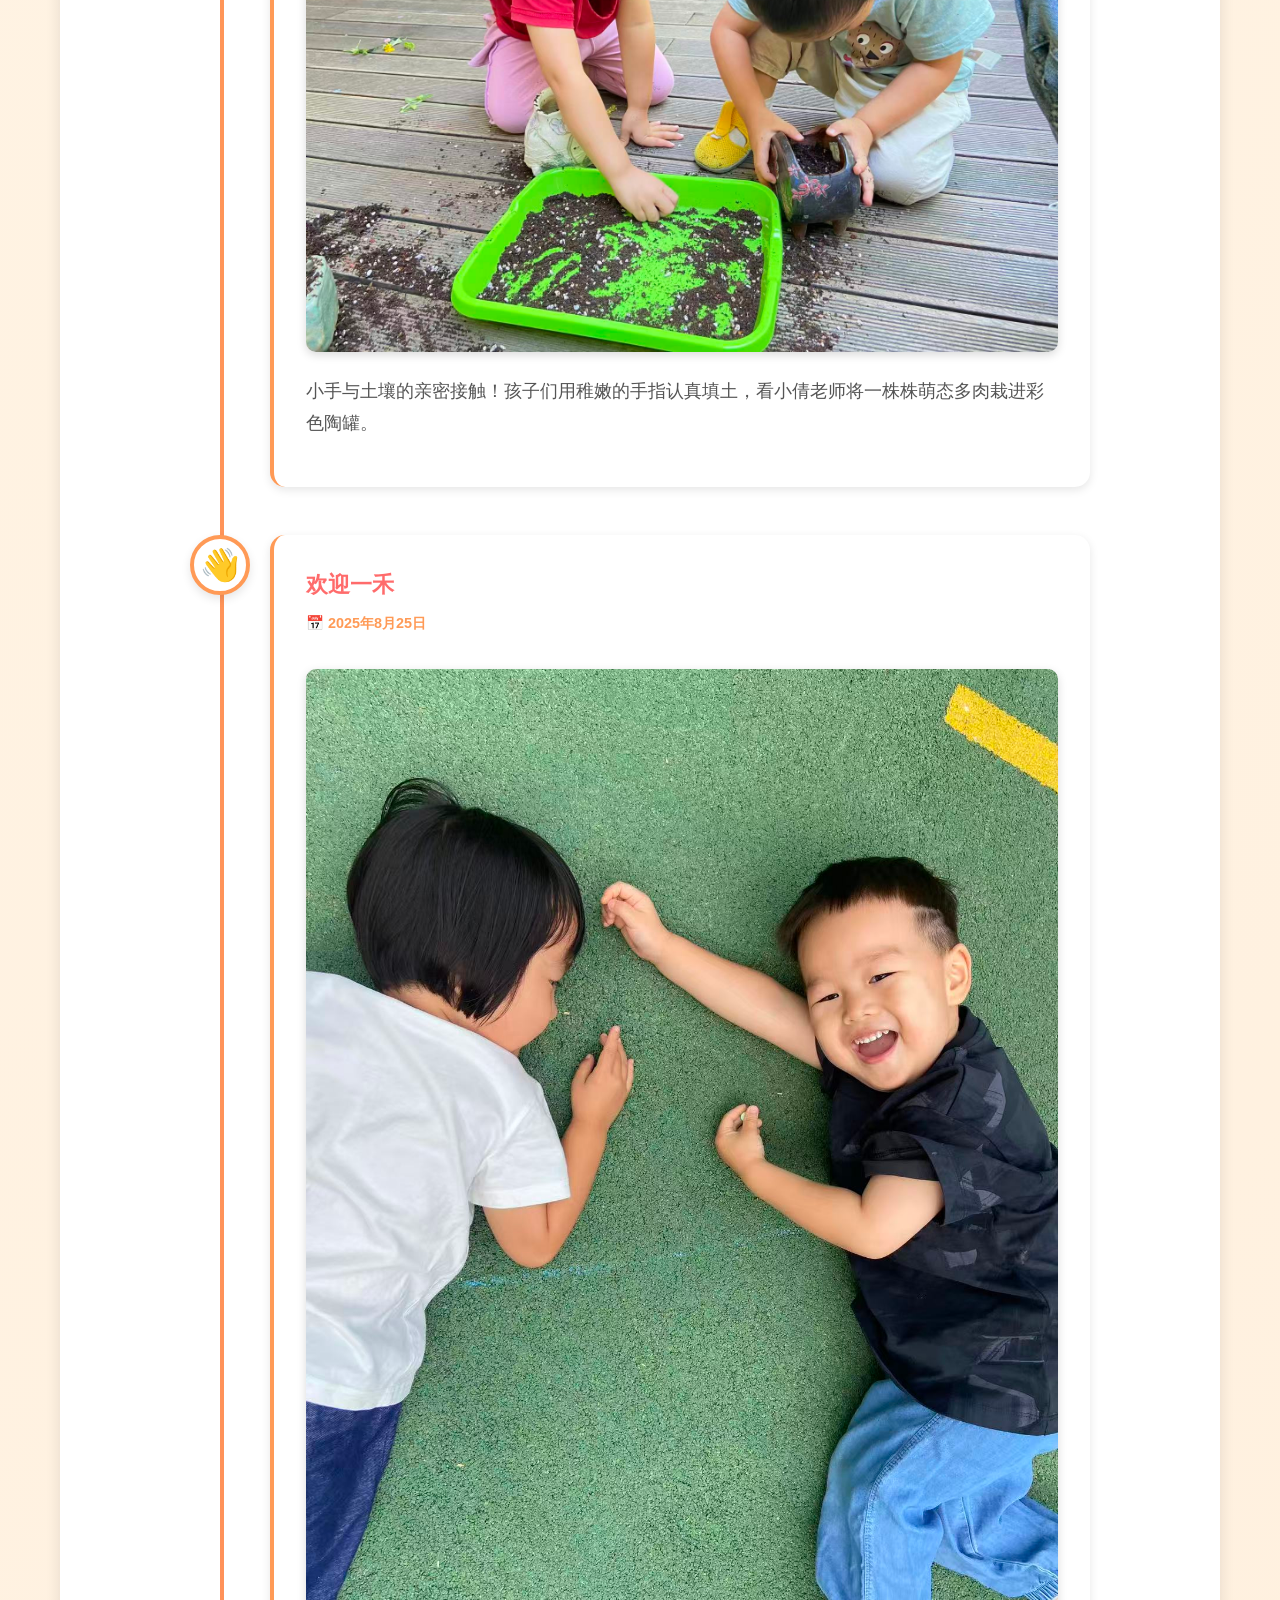
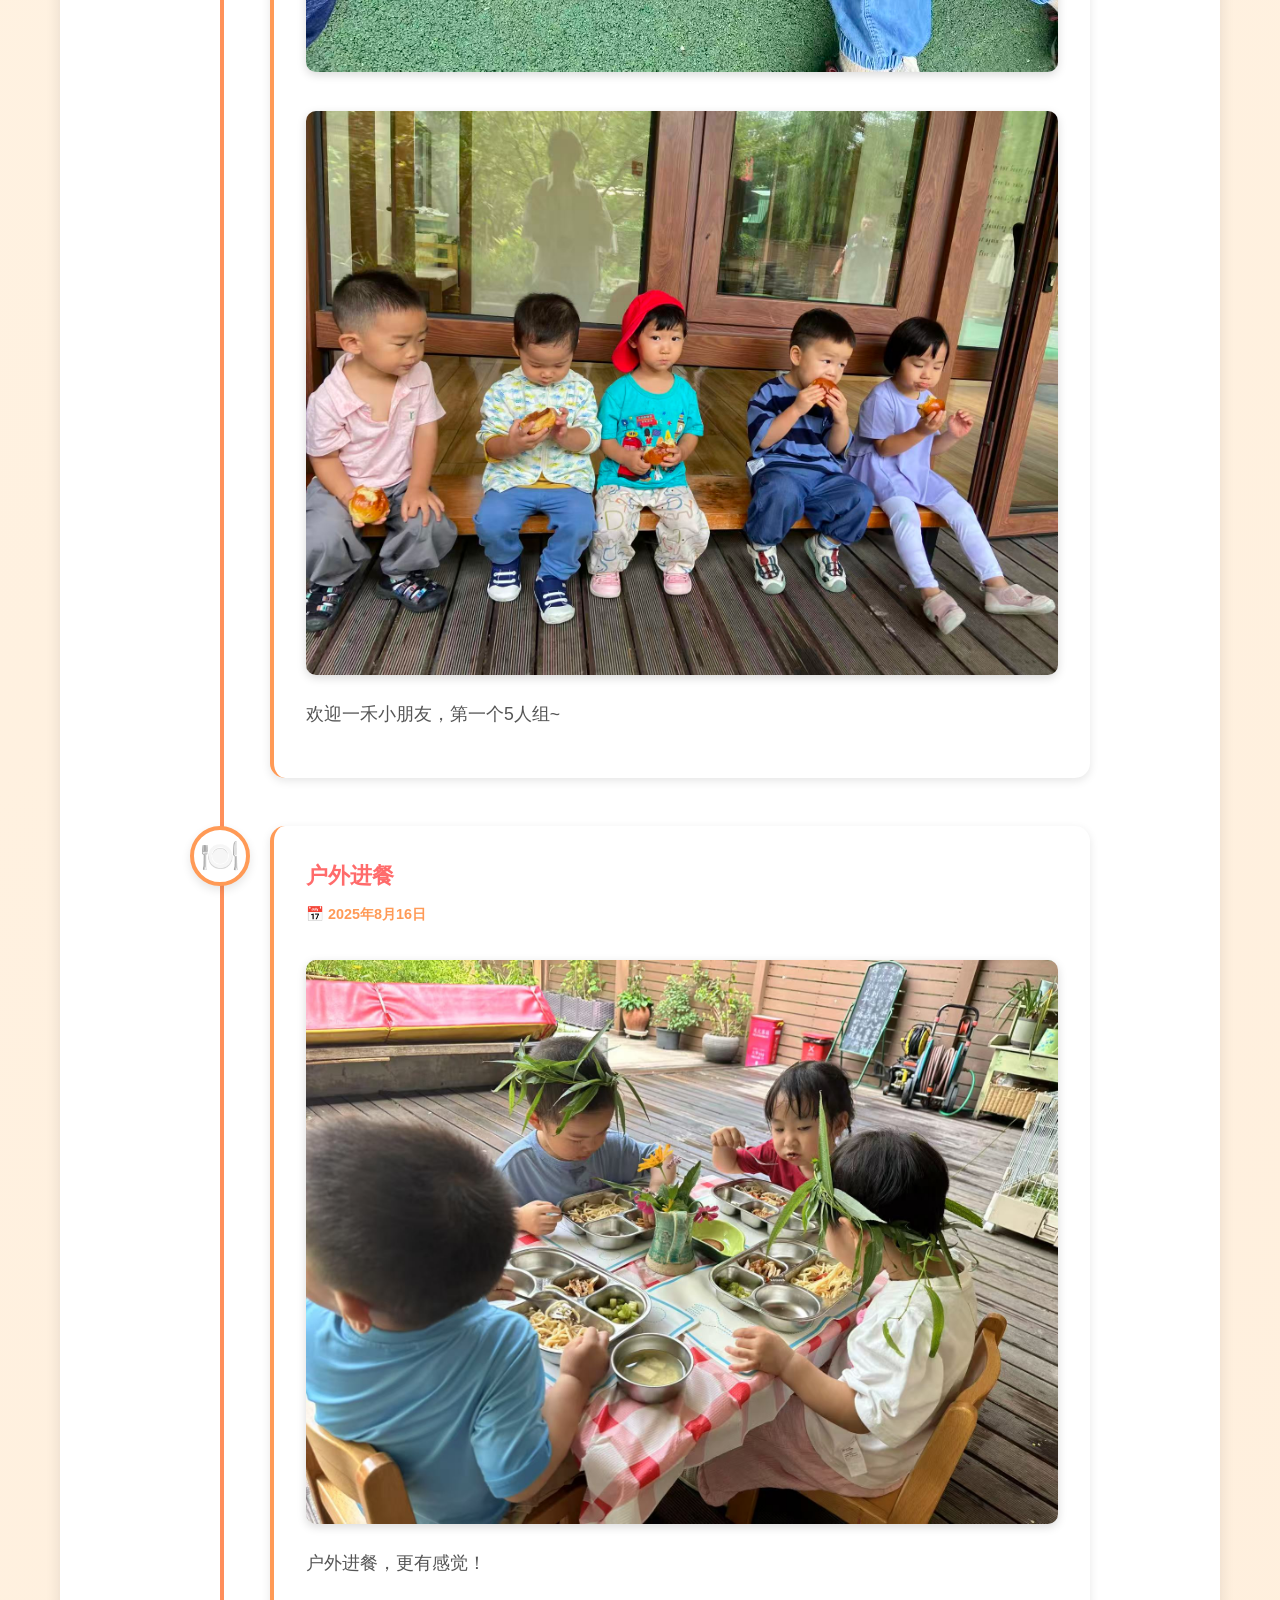
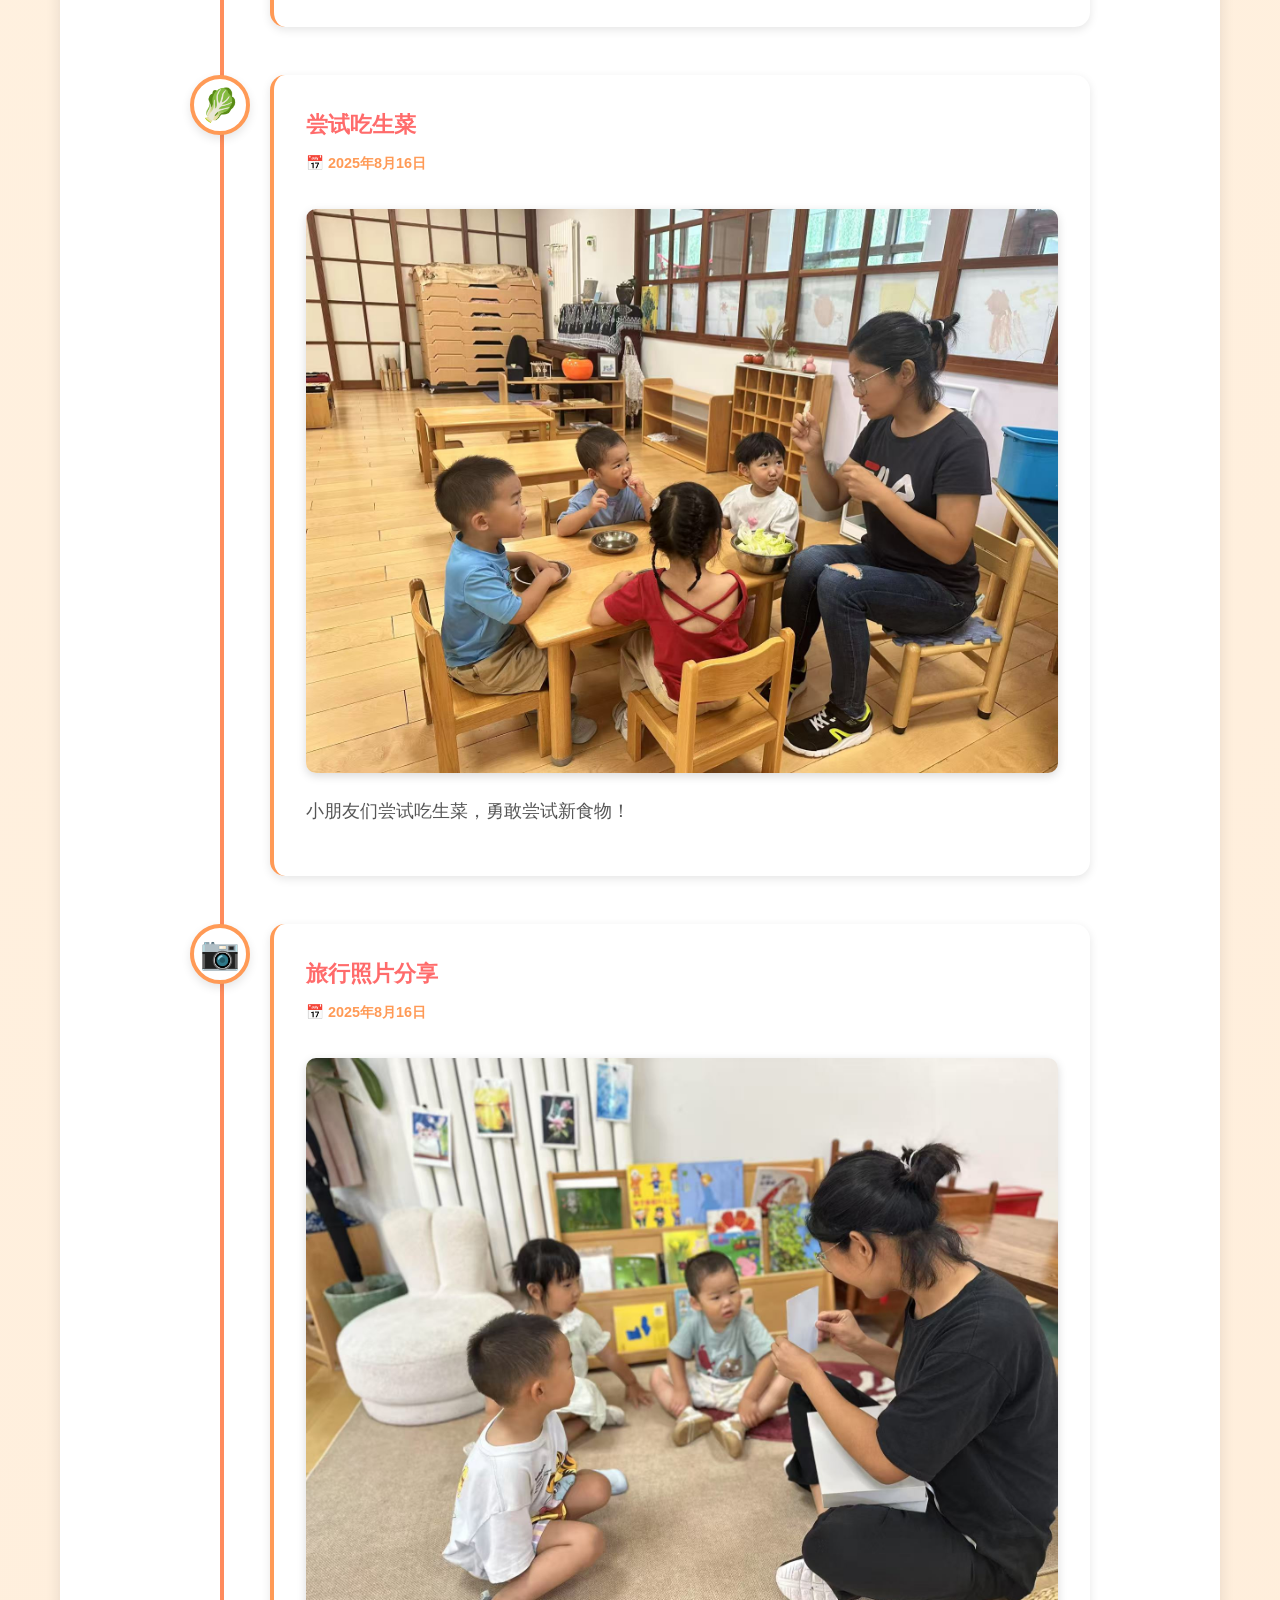
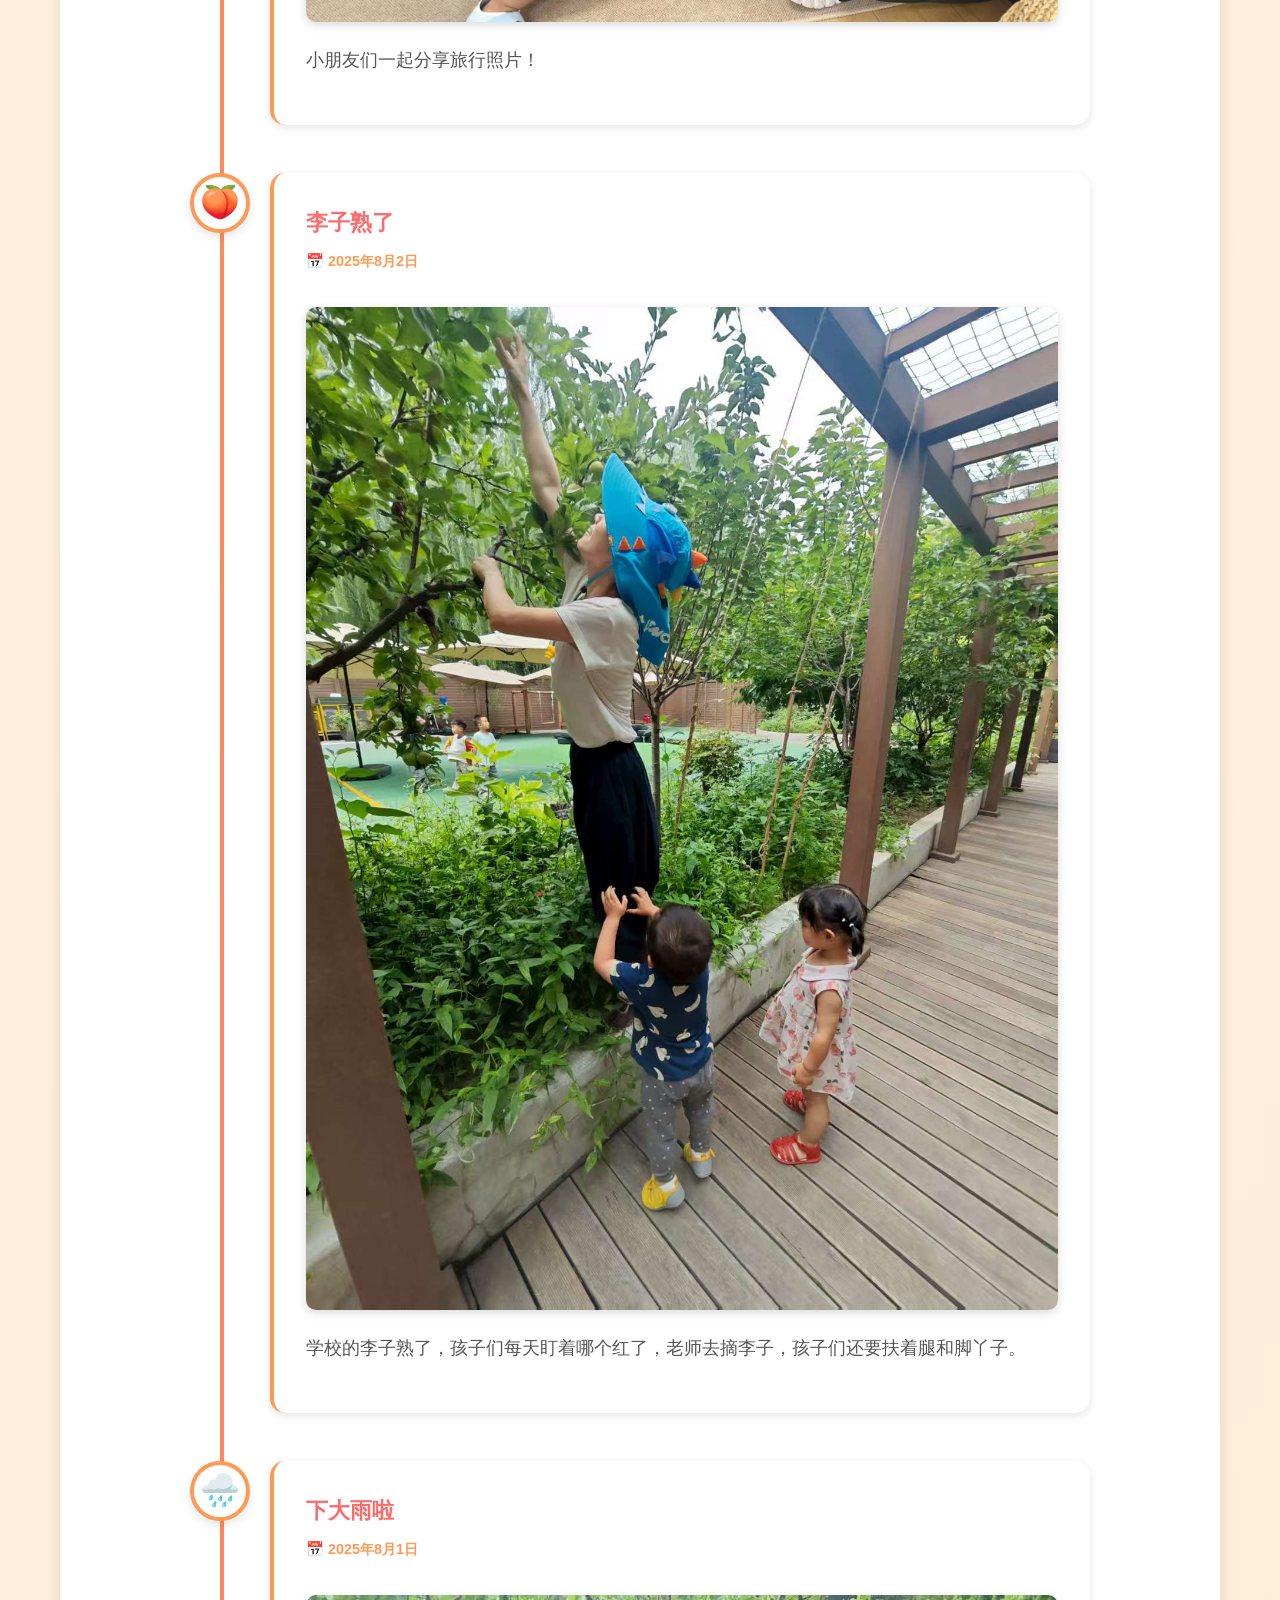
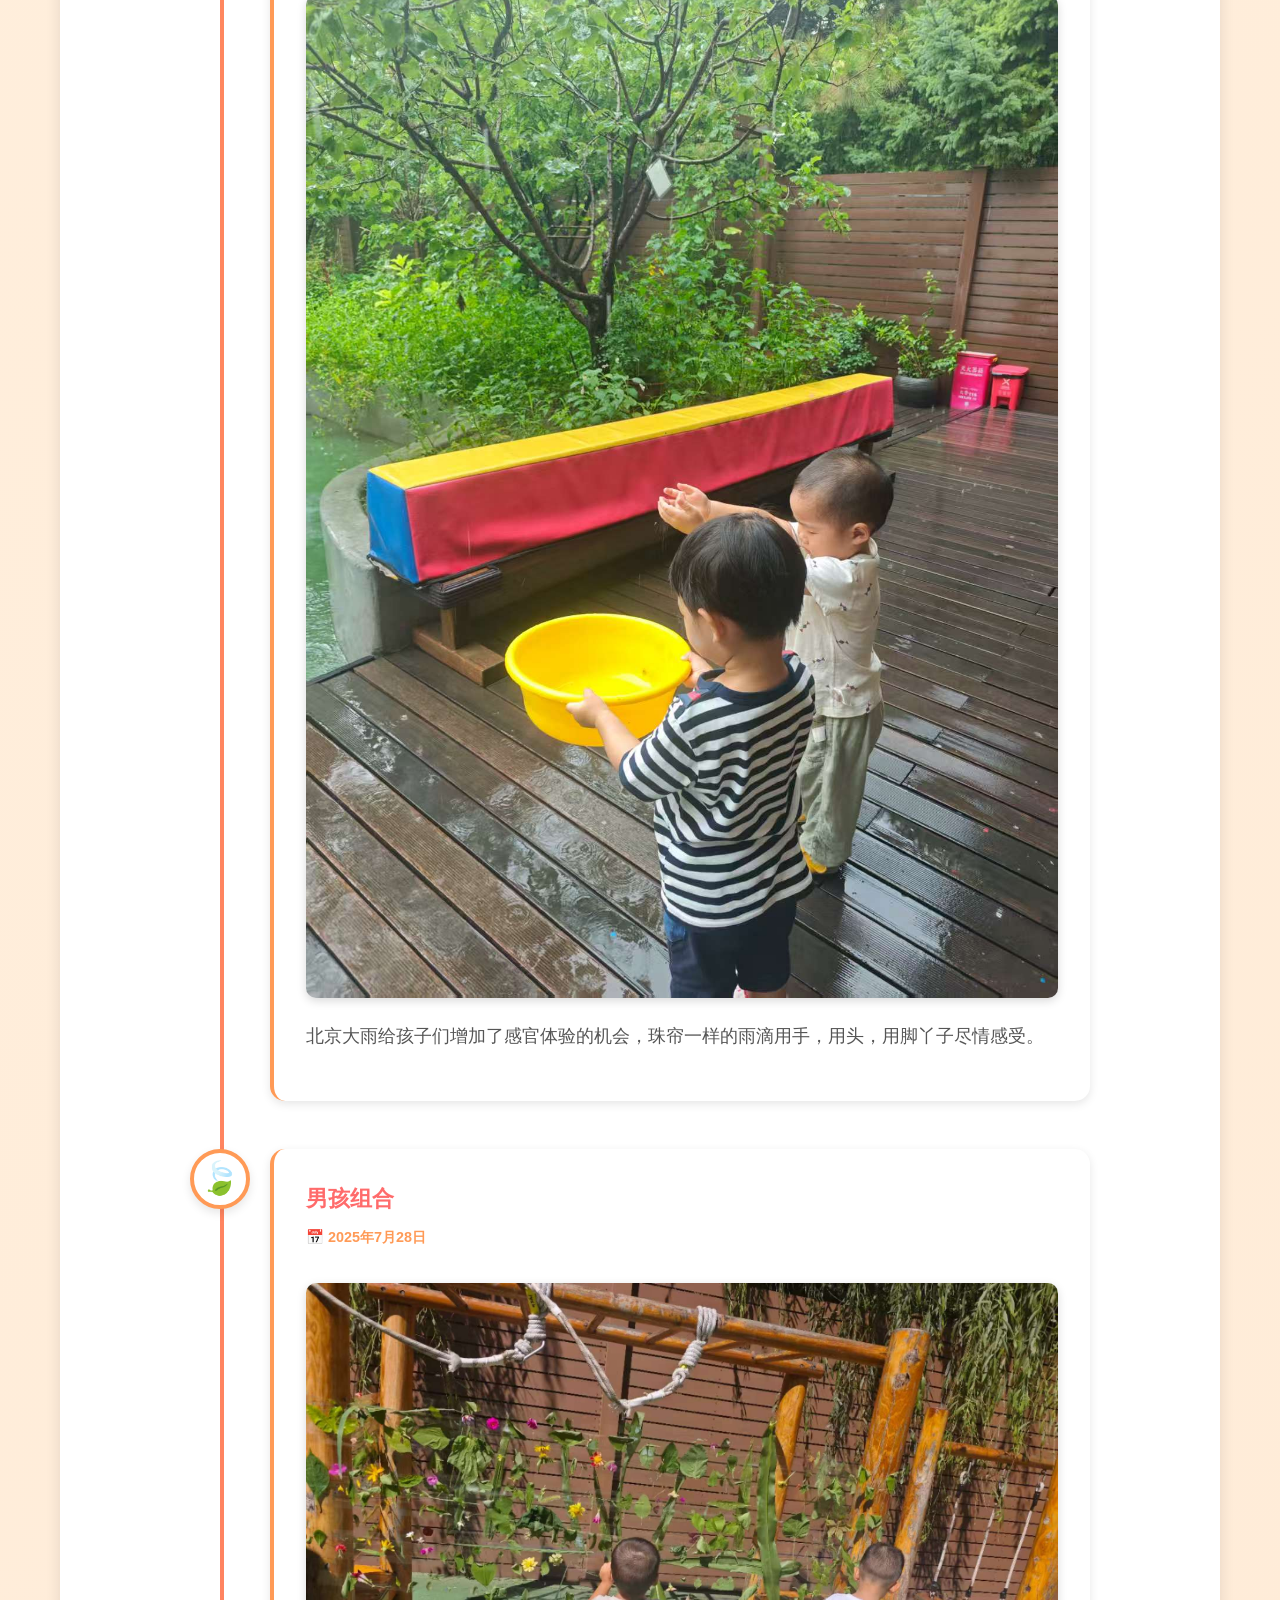
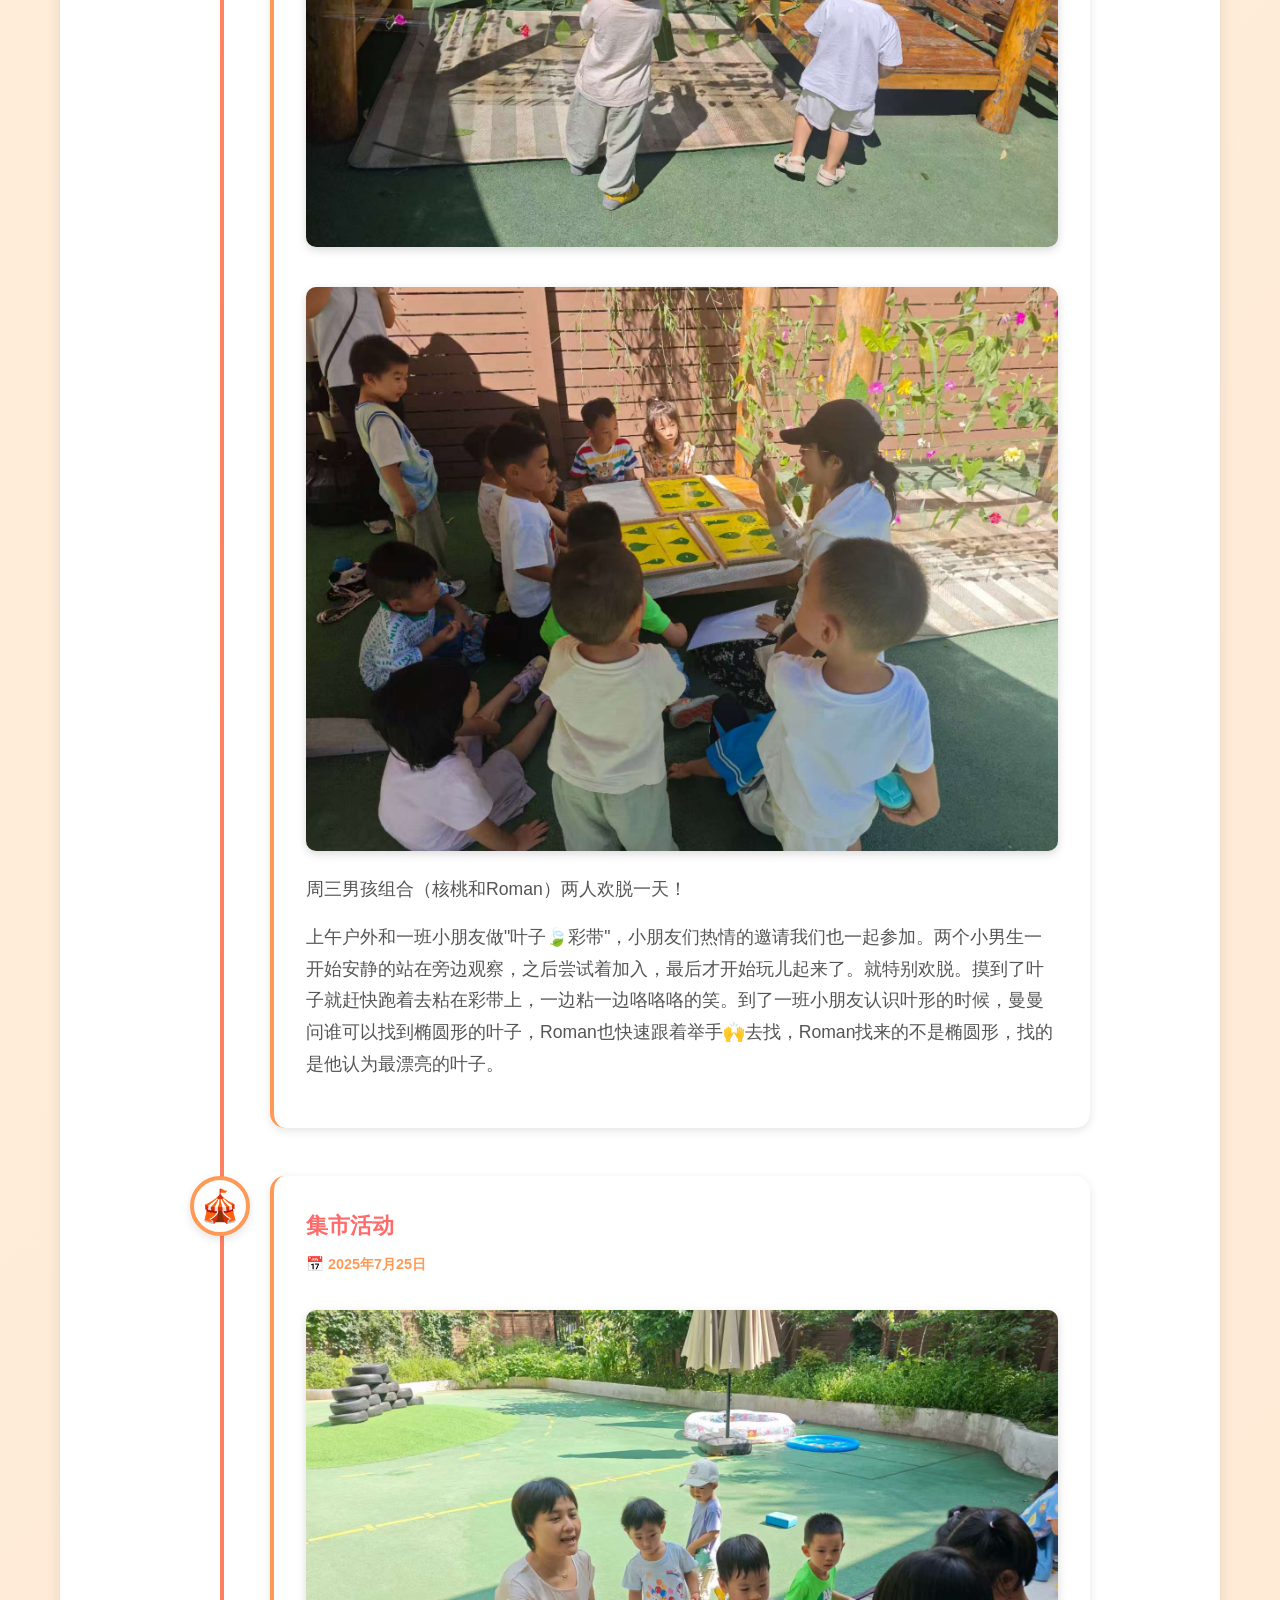
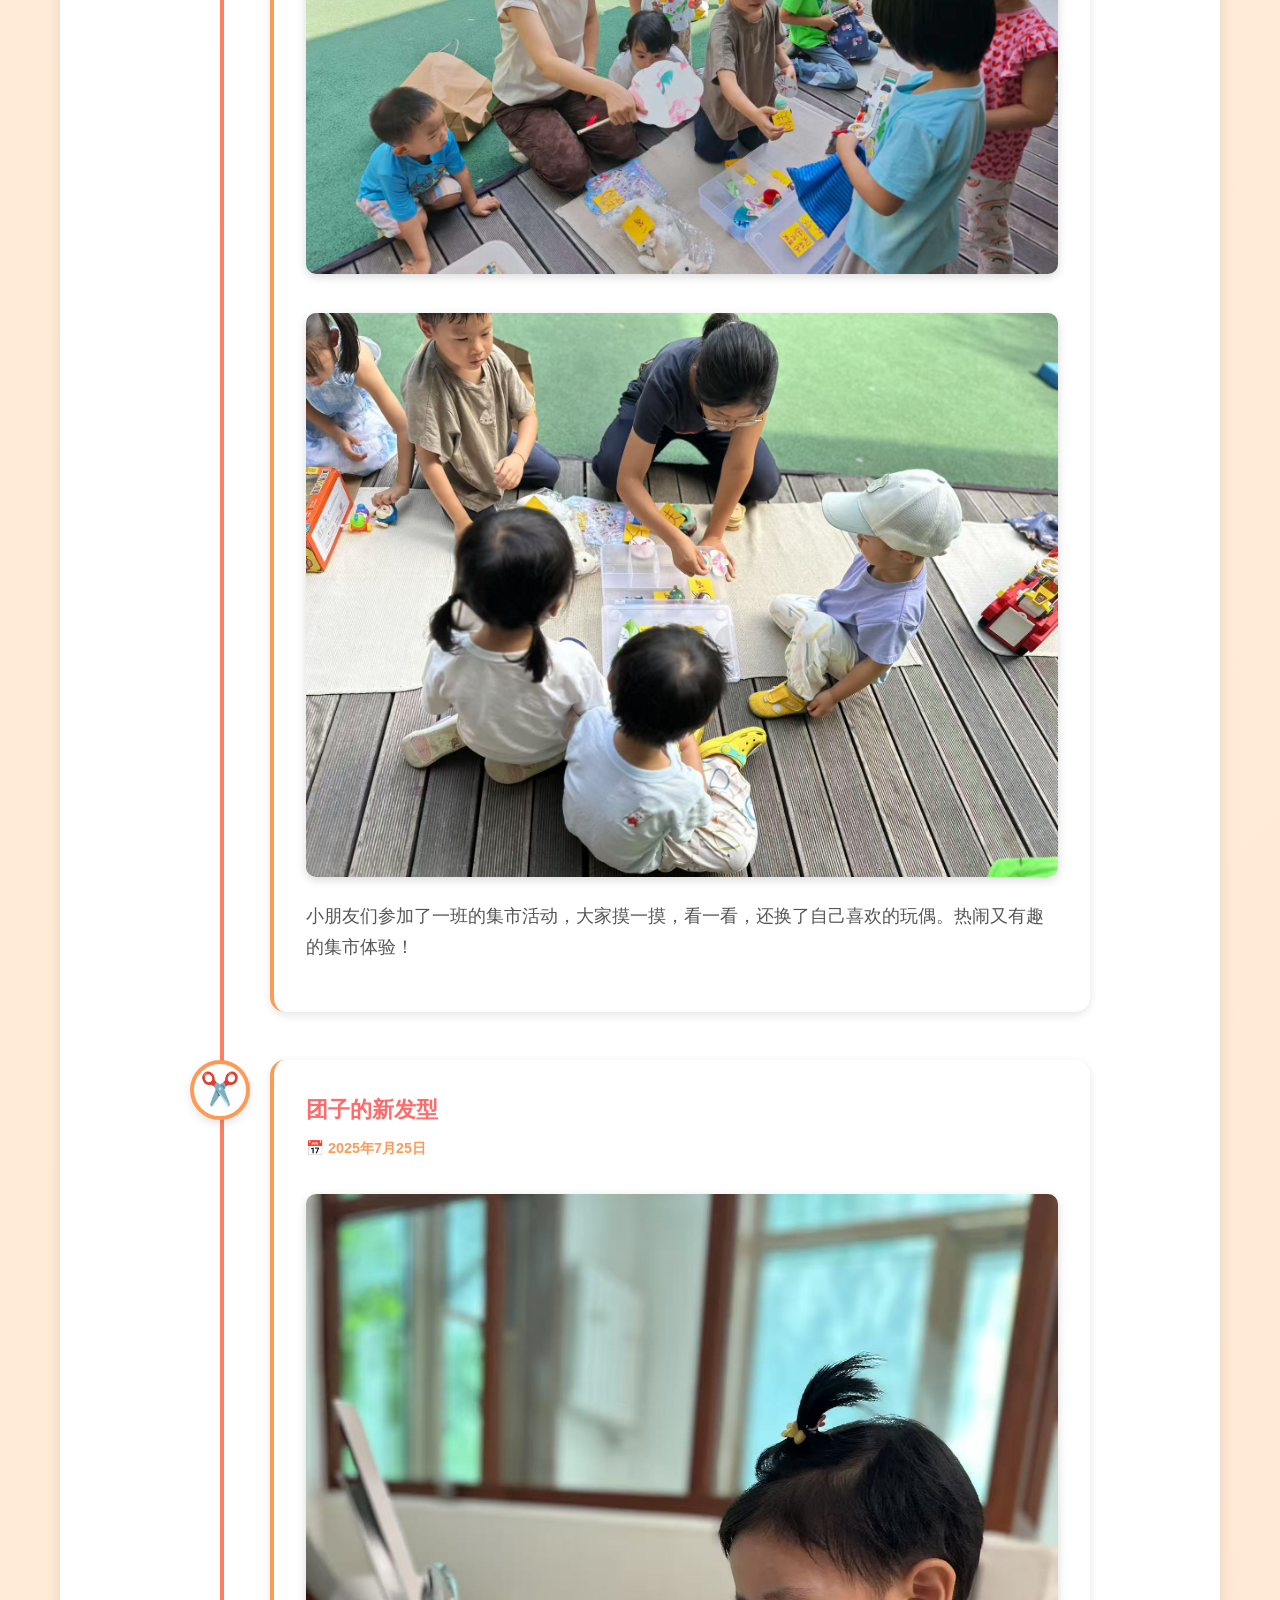
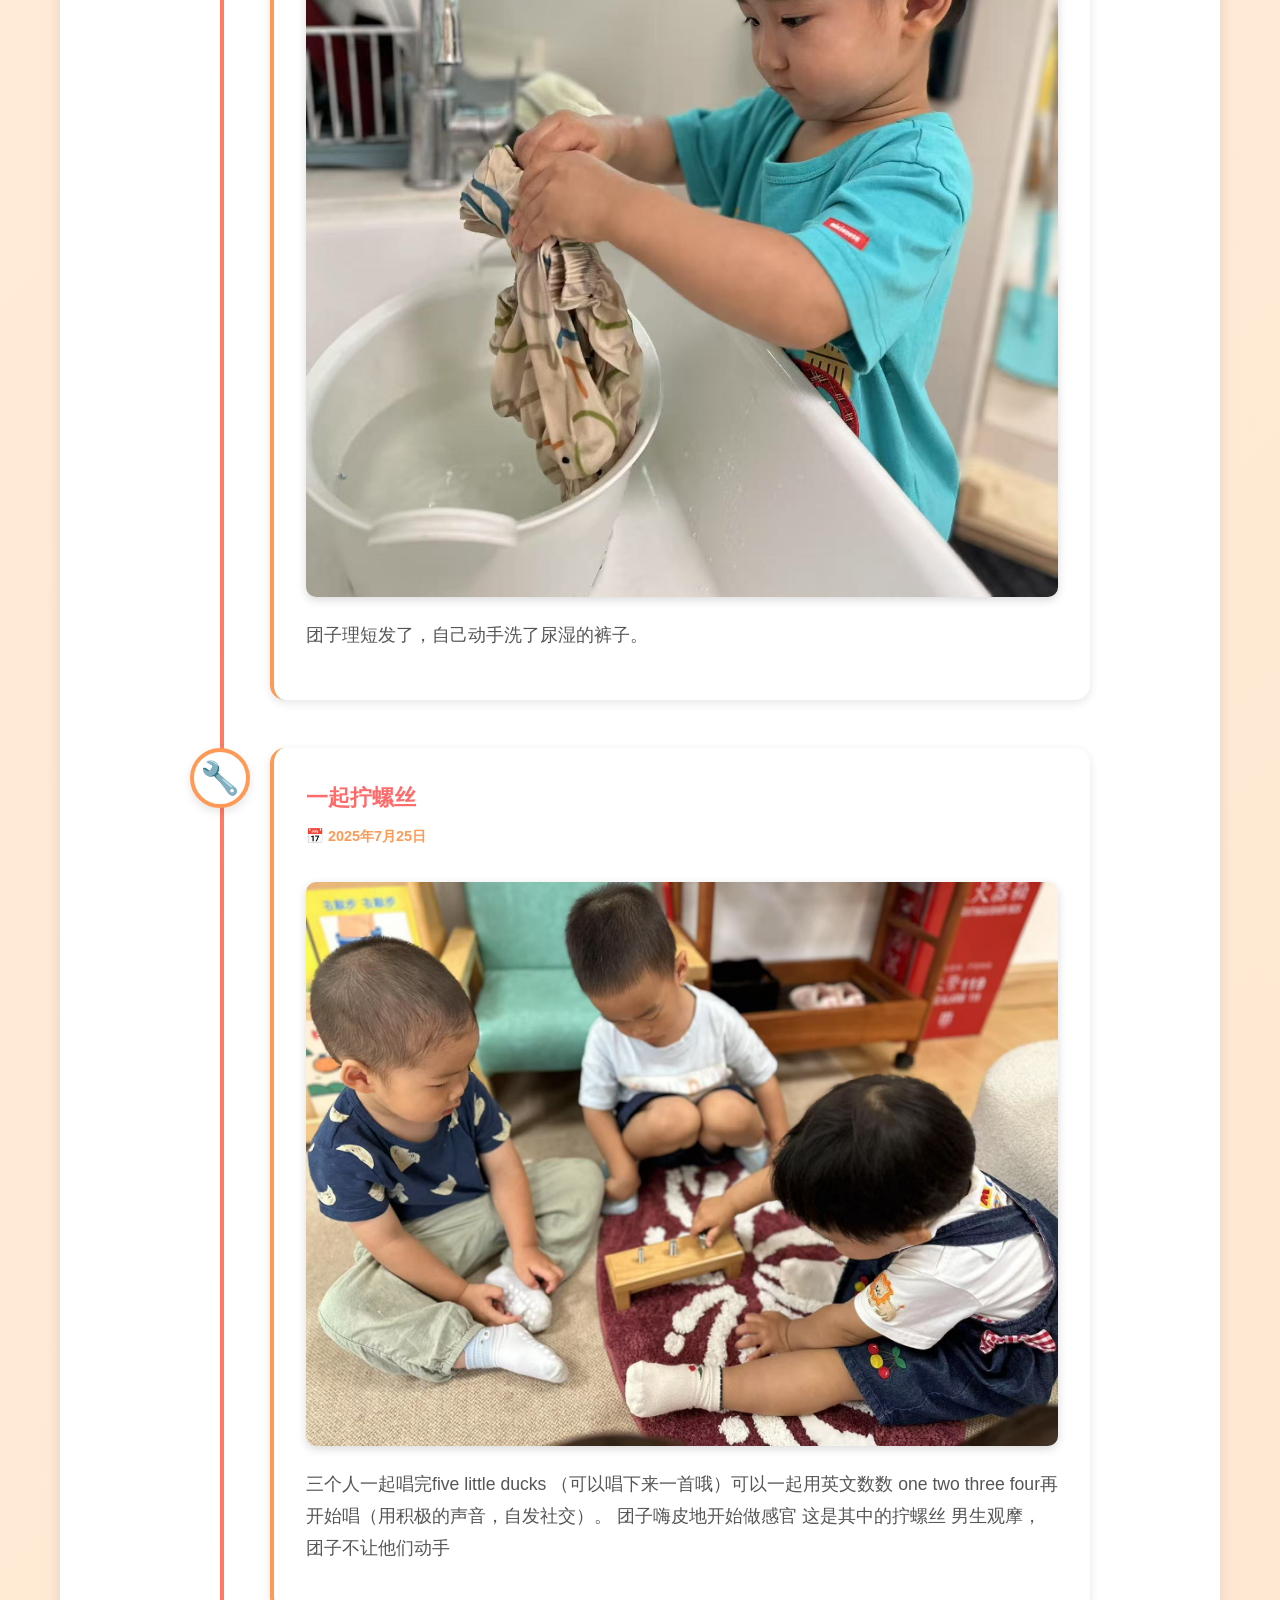
==== commit 2d90db14: "update" ====
--- a/friends.html
+++ b/friends.html
@@ -30,27 +30,27 @@
                 <div class="card card-rules">
                     <div class="card-icon">🚗</div>
                     <h3>Roman</h3>
-                    <p class="friend-desc"><!-- 添加Roman的介绍 --></p>
+                    <p class="friend-desc">活泼开朗的小伙伴，和核桃一起度过了许多欢乐时光</p>
                 </div>
                 <div class="card card-delicate">
                     <img src="image/avatars/cancan.jpg" alt="灿灿" class="kid-avatar">
                     <h3>灿灿</h3>
-                    <p class="friend-desc"><!-- 添加灿灿的介绍 --></p>
+                    <p class="friend-desc">温柔细腻的小姑娘，总是带着甜甜的笑容</p>
                 </div>
                 <div class="card card-observe">
                     <img src="image/avatars/yihe_avatar.jpg" alt="一禾" class="kid-avatar">
                     <h3>一禾</h3>
-                    <p class="friend-desc"><!-- 添加一禾的介绍 --></p>
+                    <p class="friend-desc">聪明可爱的小朋友，核桃最好的伙伴</p>
                 </div>
                 <div class="card card-simple">
                     <img src="image/avatars/tuanzi_avatar.jpg" alt="团子" class="kid-avatar">
                     <h3>团子</h3>
-                    <p class="friend-desc"><!-- 添加团子的介绍 --></p>
+                    <p class="friend-desc">活力满满的小姑娘，喜欢尝试新事物</p>
                 </div>
                 <div class="card card-goal">
                     <img src="image/avatars/hetao_avatar.jpg" alt="小核桃" class="kid-avatar">
                     <h3>核桃</h3>
-                    <p class="friend-desc"><!-- 添加核桃的介绍 --></p>
+                    <p class="friend-desc">细腻、坚持、爱观察的小男孩，享受与伙伴们的每一天</p>
                 </div>
             </div>
         </section>
@@ -60,144 +60,227 @@
             <p style="text-align: center; color: #ff9a56; font-size: 1.1rem; margin-bottom: 2.5rem; font-style: italic;">
                 ✨ 滑动指尖，让时光倒流...
             </p>
-            <div class="grid">
-                <div class="card">
-                    <h3>💕 中央党校没有核桃</h3>
-                    <p class="date">📅 2026年4月30日</p>
-                    <p>一禾妈妈："那是妈妈的学校，一禾以后去中央党校当教授吧。"<br>
-                    一禾："不要，中央党校没有核桃。"<br>
-                    一禾妈妈："那核桃也去当教授呢？"<br>
-                    一禾："那我也去。"</p>
-                </div>
-                <div class="card">
-                    <h3>🤝 核桃陪我</h3>
-                    <p class="date">📅 2026年3月24日</p>
-                    <p>周末，一禾爸爸妈妈说："一禾，你自己工作好不好，爸爸妈妈要做饭。"<br>
-                    一禾："不要。"<br>
-                    一禾妈妈："你在幼儿园都是自己工作，在家为什么不能？"<br>
-                    一禾："在幼儿园不是。"<br>
-                    一禾妈妈："不是什么？"<br>
-                    一禾："幼儿园有核桃帮我，核桃陪我。"</p>
-                </div>
-                <div class="card">
-                    <h3>🌱 多肉种植日</h3>
-                    <p class="date">📅 2025年8月29日</p>
-                    <img src="image/activities/succulent1.jpg" alt="多肉种植" class="card-photo" loading="lazy">
-                    <img src="image/activities/succulent2.jpg" alt="多肉种植" class="card-photo" loading="lazy" style="margin-top: 1rem;">
-                    <p>小手与土壤的亲密接触！孩子们用稚嫩的手指认真填土，看小倩老师将一株株萌态多肉栽进彩色陶罐。</p>
-                </div>
-                <div class="card">                    <h3>👋 欢迎一禾</h3>
-                    <p class="date">📅 2025年8月25日</p>
-                    <img src="image/activities/welcome_yihe1.jpg" alt="欢迎一禾" class="card-photo" loading="lazy">
-                    <img src="image/activities/welcome_yihe2.jpg" alt="欢迎一禾" class="card-photo" loading="lazy" style="margin-top: 1rem;">
-                    <p>欢迎一禾小朋友，第一个5人组~</p>
-                </div>
-                <div class="card">                    <h3>🍽️ 户外进餐</h3>
-                    <p class="date">📅 2025年8月16日</p>
-                    <img src="image/daily/outdoor_meal.jpg" alt="户外进餐" class="card-photo" loading="lazy">
-                    <p>户外进餐，更有感觉！</p>
-                </div>
-                <div class="card">
-                    <h3>🥬 尝试吃生菜</h3>
-                    <p class="date">📅 2025年8月16日</p>
-                    <img src="image/daily/lettuce.jpg" alt="尝试吃生菜" class="card-photo" loading="lazy">
-                    <p>小朋友们尝试吃生菜，勇敢尝试新食物！</p>
-                </div>
-                <div class="card">
-                    <h3>📷 旅行照片分享</h3>
-                    <p class="date">📅 2025年8月16日</p>
-                    <img src="image/daily/travel_share.jpg" alt="旅行照片分享" class="card-photo" loading="lazy">
-                    <p>小朋友们一起分享旅行照片！</p>
-                </div>
-                <div class="card">                    <h3>🍑 李子熟了</h3>
-                    <p class="date">📅 2025年8月2日</p>
-                    <img src="image/outdoor/plum_picking.jpg" alt="摘李子" class="card-photo" loading="lazy">
-                    <p>学校的李子熟了，孩子们每天盯着哪个红了，老师去摘李子，孩子们还要扶着腿和脚丫子。</p>
-                </div>
-                <div class="card">                    <h3>🌧️ 下大雨啦</h3>
-                    <p class="date">📅 2025年8月1日</p>
-                    <img src="image/outdoor/rain_play.jpg" alt="雨中玩耍" class="card-photo" loading="lazy">
-                    <p>北京大雨给孩子们增加了感官体验的机会，珠帘一样的雨滴用手，用头，用脚丫子尽情感受。</p>
-                </div>
-                <div class="card">
-                    <h3>🍃 男孩组合</h3>
-                    <p class="date">📅 2025年7月28日</p>
-                    <img src="image/activities/leaf_ribbon.jpg" alt="叶子彩带活动" class="card-photo" loading="lazy">
-                    <img src="image/activities/leaf_ribbon2.jpg" alt="叶子彩带活动" class="card-photo" loading="lazy">
-                    <p>周三男孩组合（核桃和Roman）两人欢脱一天！</p>
-                    <p>上午户外和一班小朋友做"叶子🍃彩带"，小朋友们热情的邀请我们也一起参加。两个小男生一开始安静的站在旁边观察，之后尝试着加入，最后才开始玩儿起来了。就特别欢脱。摸到了叶子就赶快跑着去粘在彩带上，一边粘一边咯咯咯的笑。到了一班小朋友认识叶形的时候，曼曼问谁可以找到椭圆形的叶子，Roman也快速跟着举手🙌去找，Roman找来的不是椭圆形，找的是他认为最漂亮的叶子。</p>
-                </div>
-                <div class="card">
-                    <h3>🎪 集市活动</h3>
-                    <p class="date">📅 2025年7月25日</p>
-                    <img src="image/activities/market1.jpg" alt="集市活动" class="card-photo" loading="lazy">
-                    <img src="image/activities/market2.jpg" alt="集市活动" class="card-photo" loading="lazy" style="margin-top: 1rem;">
-                    <p>小朋友们参加了一班的集市活动，大家摸一摸，看一看，还换了自己喜欢的玩偶。热闹又有趣的集市体验！</p>
-                </div>
-                <div class="card">
-                    <h3>✂️ 团子的新发型</h3>
-                    <p class="date">📅 2025年7月25日</p>
-                    <img src="image/activities/tuanzi_wash.jpg" alt="团子理短发" class="card-photo" loading="lazy">
-                    <p>团子理短发了，自己动手洗了尿湿的裤子。</p>
-                </div>
-                <div class="card">
-                    <h3>🔧 一起拧螺丝</h3>
-                    <p class="date">📅 2025年7月25日</p>
-                    <img src="image/activities/screw.jpg" alt="一起拧螺丝" class="card-photo" loading="lazy">
-                    <p>三个人一起唱完five little ducks （可以唱下来一首哦）可以一起用英文数数 one two three four再开始唱（用积极的声音，自发社交）。 团子嗨皮地开始做感官 这是其中的拧螺丝 男生观摩，团子不让他们动手</p>
-                </div>
-                <div class="card">
-                    <h3>💜 紫草膏的故事</h3>
-                    <p class="date">📅 2025年7月25日</p>
-                    <img src="image/activities/ointment.jpg" alt="抹紫草膏" class="card-photo" loading="lazy">
-                    <p>俩姐妹对紫草膏非常感兴趣，一起给小倩抹紫草膏。小倩说："紫草膏抹完要用洗手液洗手哦，不能放到眼睛嘴巴里。"团子听完立马跑去洗手。</p>
-                </div>
-                <div class="card">                    <h3>🎭 参加二班的联欢会</h3>
-                    <p class="date">📅 2025年7月25日</p>
-                    <img src="image/activities/party1.jpg" alt="联欢会" class="card-photo" loading="lazy">
-                    <img src="image/activities/party2.jpg" alt="联欢会" class="card-photo" loading="lazy" style="margin-top: 1rem;">
-                    <p>刚开始有点蒙蒙的，但超级认真观摩（吸收性心智启动中……）近距离的观看了孔雀舞、民族舞、还有冰雪女王的舞蹈。夏天和团子积极参与到集体舞蹈中……</p>
-                </div>
-                <div class="card">
-                    <h3>💦 户外光脚玩水</h3>
-                    <p class="date">📅 2025年5月14日</p>
-                    <img src="image/outdoor/play_water.jpg" alt="户外光脚玩水" class="card-photo" loading="lazy">
-                    <img src="image/outdoor/foot_bath.jpg" alt="集体泡脚" class="card-photo" loading="lazy" style="margin-top: 1rem;">
-                    <p>户外光脚玩水后，小朋友们一起集体泡脚</p>
-                </div>
-                <div class="card">
-                    <h3>🚗 Roman送团子放学</h3>
-                    <p class="date">📅 2025年5月8日</p>
-                    <video controls class="preference-video" preload="none" loading="lazy" playsinline>
-                        <source src="image/videos/roman_tuanzi.mp4" type="video/mp4">
-                        您的浏览器不支持视频播放。
-                    </video>
-                    <p>放学时间，Roman和团子的温馨时刻。</p>
-                </div>
-                <div class="card">
-                    <h3>👋 欢迎团子</h3>
-                    <p class="date">📅 2025年4月15日</p>
-                    <img src="image/activities/first_meet.jpg" alt="团子和核桃初次见面烤芦笋" class="card-photo" loading="lazy">
-                    <p>这是团子和核桃第一次见面的日子，两个小朋友一起烤芦笋，开启了他们的友谊之旅。</p>
-                </div>
-                <div class="card">
-                    <h3>👋 欢迎夏天</h3>
-                    <p class="date">📅 2025年3月11日</p>
-                    <img src="image/activities/welcome_xiatian1.jpg" alt="欢迎夏天" class="card-photo" loading="lazy">
-                    <img src="image/activities/welcome_xiatian2.jpg" alt="欢迎夏天" class="card-photo" loading="lazy" style="margin-top: 1rem;">
-                    <p>欢迎夏天小朋友加入我们的大家庭！</p>
-                </div>
-                <div class="card">
-                    <h3>👋 欢迎核桃</h3>
-                    <p class="date">📅 2025年3月3日</p>
-                    <img src="image/activities/welcome_hetao1.jpg" alt="欢迎核桃" class="card-photo" loading="lazy">
-                    <img src="image/activities/welcome_hetao2.jpg" alt="欢迎核桃" class="card-photo" loading="lazy" style="margin-top: 1rem;">
-                    <p>欢迎核桃小朋友加入我们的大家庭！</p>
-                </div>
-                <!-- 在这里继续添加更多友谊故事 -->
+            <div class="timeline">
+                <div class="timeline-item">
+                    <div class="timeline-marker">💕</div>
+                    <div class="timeline-content">
+                        <h3>中央党校没有核桃</h3>
+                        <p class="date">📅 2026年4月30日</p>
+                        <p>一禾妈妈："那是妈妈的学校，一禾以后去中央党校当教授吧。"<br>
+                        一禾："不要，中央党校没有核桃。"<br>
+                        一禾妈妈:"那核桃也去当教授呢？"<br>
+                        一禾："那我也去。"</p>
+                    </div>
+                </div>
+
+                <div class="timeline-item">
+                    <div class="timeline-marker">🤝</div>
+                    <div class="timeline-content">
+                        <h3>核桃陪我</h3>
+                        <p class="date">📅 2026年3月24日</p>
+                        <p>周末，一禾爸爸妈妈说："一禾，你自己工作好不好，爸爸妈妈要做饭。"<br>
+                        一禾："不要。"<br>
+                        一禾妈妈："你在幼儿园都是自己工作，在家为什么不能？"<br>
+                        一禾："在幼儿园不是。"<br>
+                        一禾妈妈："不是什么？"<br>
+                        一禾："幼儿园有核桃帮我，核桃陪我。"</p>
+                    </div>
+                </div>
+
+                <div class="timeline-item">
+                    <div class="timeline-marker">🌱</div>
+                    <div class="timeline-content">
+                        <h3>多肉种植日</h3>
+                        <p class="date">📅 2025年8月29日</p>
+                        <img src="image/activities/succulent1.jpg" alt="多肉种植" class="card-photo" loading="lazy">
+                        <img src="image/activities/succulent2.jpg" alt="多肉种植" class="card-photo" loading="lazy" style="margin-top: 1rem;">
+                        <p>小手与土壤的亲密接触！孩子们用稚嫩的手指认真填土，看小倩老师将一株株萌态多肉栽进彩色陶罐。</p>
+                    </div>
+                </div>
+
+                <div class="timeline-item">
+                    <div class="timeline-marker">👋</div>
+                    <div class="timeline-content">
+                        <h3>欢迎一禾</h3>
+                        <p class="date">📅 2025年8月25日</p>
+                        <img src="image/activities/welcome_yihe1.jpg" alt="欢迎一禾" class="card-photo" loading="lazy">
+                        <img src="image/activities/welcome_yihe2.jpg" alt="欢迎一禾" class="card-photo" loading="lazy" style="margin-top: 1rem;">
+                        <p>欢迎一禾小朋友，第一个5人组~</p>
+                    </div>
+                </div>
+
+                <div class="timeline-item">
+                    <div class="timeline-marker">🍽️</div>
+                    <div class="timeline-content">
+                        <h3>户外进餐</h3>
+                        <p class="date">📅 2025年8月16日</p>
+                        <img src="image/daily/outdoor_meal.jpg" alt="户外进餐" class="card-photo" loading="lazy">
+                        <p>户外进餐，更有感觉！</p>
+                    </div>
+                </div>
+
+                <div class="timeline-item">
+                    <div class="timeline-marker">🥬</div>
+                    <div class="timeline-content">
+                        <h3>尝试吃生菜</h3>
+                        <p class="date">📅 2025年8月16日</p>
+                        <img src="image/daily/lettuce.jpg" alt="尝试吃生菜" class="card-photo" loading="lazy">
+                        <p>小朋友们尝试吃生菜，勇敢尝试新食物！</p>
+                    </div>
+                </div>
+
+                <div class="timeline-item">
+                    <div class="timeline-marker">📷</div>
+                    <div class="timeline-content">
+                        <h3>旅行照片分享</h3>
+                        <p class="date">📅 2025年8月16日</p>
+                        <img src="image/daily/travel_share.jpg" alt="旅行照片分享" class="card-photo" loading="lazy">
+                        <p>小朋友们一起分享旅行照片！</p>
+                    </div>
+                </div>
+
+                <div class="timeline-item">
+                    <div class="timeline-marker">🍑</div>
+                    <div class="timeline-content">
+                        <h3>李子熟了</h3>
+                        <p class="date">📅 2025年8月2日</p>
+                        <img src="image/outdoor/plum_picking.jpg" alt="摘李子" class="card-photo" loading="lazy">
+                        <p>学校的李子熟了，孩子们每天盯着哪个红了，老师去摘李子，孩子们还要扶着腿和脚丫子。</p>
+                    </div>
+                </div>
+
+                <div class="timeline-item">
+                    <div class="timeline-marker">🌧️</div>
+                    <div class="timeline-content">
+                        <h3>下大雨啦</h3>
+                        <p class="date">📅 2025年8月1日</p>
+                        <img src="image/outdoor/rain_play.jpg" alt="雨中玩耍" class="card-photo" loading="lazy">
+                        <p>北京大雨给孩子们增加了感官体验的机会，珠帘一样的雨滴用手，用头，用脚丫子尽情感受。</p>
+                    </div>
+                </div>
+
+                <div class="timeline-item">
+                    <div class="timeline-marker">🍃</div>
+                    <div class="timeline-content">
+                        <h3>男孩组合</h3>
+                        <p class="date">📅 2025年7月28日</p>
+                        <img src="image/activities/leaf_ribbon.jpg" alt="叶子彩带活动" class="card-photo" loading="lazy">
+                        <img src="image/activities/leaf_ribbon2.jpg" alt="叶子彩带活动" class="card-photo" loading="lazy">
+                        <p>周三男孩组合（核桃和Roman）两人欢脱一天！</p>
+                        <p>上午户外和一班小朋友做"叶子🍃彩带"，小朋友们热情的邀请我们也一起参加。两个小男生一开始安静的站在旁边观察，之后尝试着加入，最后才开始玩儿起来了。就特别欢脱。摸到了叶子就赶快跑着去粘在彩带上，一边粘一边咯咯咯的笑。到了一班小朋友认识叶形的时候，曼曼问谁可以找到椭圆形的叶子，Roman也快速跟着举手🙌去找，Roman找来的不是椭圆形，找的是他认为最漂亮的叶子。</p>
+                    </div>
+                </div>
+
+                <div class="timeline-item">
+                    <div class="timeline-marker">🎪</div>
+                    <div class="timeline-content">
+                        <h3>集市活动</h3>
+                        <p class="date">📅 2025年7月25日</p>
+                        <img src="image/activities/market1.jpg" alt="集市活动" class="card-photo" loading="lazy">
+                        <img src="image/activities/market2.jpg" alt="集市活动" class="card-photo" loading="lazy" style="margin-top: 1rem;">
+                        <p>小朋友们参加了一班的集市活动，大家摸一摸，看一看，还换了自己喜欢的玩偶。热闹又有趣的集市体验！</p>
+                    </div>
+                </div>
+
+                <div class="timeline-item">
+                    <div class="timeline-marker">✂️</div>
+                    <div class="timeline-content">
+                        <h3>团子的新发型</h3>
+                        <p class="date">📅 2025年7月25日</p>
+                        <img src="image/activities/tuanzi_wash.jpg" alt="团子理短发" class="card-photo" loading="lazy">
+                        <p>团子理短发了，自己动手洗了尿湿的裤子。</p>
+                    </div>
+                </div>
+
+                <div class="timeline-item">
+                    <div class="timeline-marker">🔧</div>
+                    <div class="timeline-content">
+                        <h3>一起拧螺丝</h3>
+                        <p class="date">📅 2025年7月25日</p>
+                        <img src="image/activities/screw.jpg" alt="一起拧螺丝" class="card-photo" loading="lazy">
+                        <p>三个人一起唱完five little ducks （可以唱下来一首哦）可以一起用英文数数 one two three four再开始唱（用积极的声音，自发社交）。 团子嗨皮地开始做感官 这是其中的拧螺丝 男生观摩，团子不让他们动手</p>
+                    </div>
+                </div>
+
+                <div class="timeline-item">
+                    <div class="timeline-marker">💜</div>
+                    <div class="timeline-content">
+                        <h3>紫草膏的故事</h3>
+                        <p class="date">📅 2025年7月25日</p>
+                        <img src="image/activities/ointment.jpg" alt="抹紫草膏" class="card-photo" loading="lazy">
+                        <p>俩姐妹对紫草膏非常感兴趣，一起给小倩抹紫草膏。小倩说："紫草膏抹完要用洗手液洗手哦，不能放到眼睛嘴巴里。"团子听完立马跑去洗手。</p>
+                    </div>
+                </div>
+
+                <div class="timeline-item">
+                    <div class="timeline-marker">🎭</div>
+                    <div class="timeline-content">
+                        <h3>参加二班的联欢会</h3>
+                        <p class="date">📅 2025年7月25日</p>
+                        <img src="image/activities/party1.jpg" alt="联欢会" class="card-photo" loading="lazy">
+                        <img src="image/activities/party2.jpg" alt="联欢会" class="card-photo" loading="lazy" style="margin-top: 1rem;">
+                        <p>刚开始有点蒙蒙的，但超级认真观摩（吸收性心智启动中……）近距离的观看了孔雀舞、民族舞、还有冰雪女王的舞蹈。夏天和团子积极参与到集体舞蹈中……</p>
+                    </div>
+                </div>
+
+                <div class="timeline-item">
+                    <div class="timeline-marker">💦</div>
+                    <div class="timeline-content">
+                        <h3>户外光脚玩水</h3>
+                        <p class="date">📅 2025年5月14日</p>
+                        <img src="image/outdoor/play_water.jpg" alt="户外光脚玩水" class="card-photo" loading="lazy">
+                        <img src="image/outdoor/foot_bath.jpg" alt="集体泡脚" class="card-photo" loading="lazy" style="margin-top: 1rem;">
+                        <p>户外光脚玩水后，小朋友们一起集体泡脚</p>
+                    </div>
+                </div>
+
+                <div class="timeline-item">
+                    <div class="timeline-marker">🚗</div>
+                    <div class="timeline-content">
+                        <h3>Roman送团子放学</h3>
+                        <p class="date">📅 2025年5月8日</p>
+                        <video controls class="preference-video" preload="none" loading="lazy" playsinline>
+                            <source src="image/videos/roman_tuanzi.mp4" type="video/mp4">
+                            您的浏览器不支持视频播放。
+                        </video>
+                        <p>放学时间，Roman和团子的温馨时刻。</p>
+                    </div>
+                </div>
+
+                <div class="timeline-item">
+                    <div class="timeline-marker">👋</div>
+                    <div class="timeline-content">
+                        <h3>欢迎团子</h3>
+                        <p class="date">📅 2025年4月15日</p>
+                        <img src="image/activities/first_meet.jpg" alt="团子和核桃初次见面烤芦笋" class="card-photo" loading="lazy">
+                        <p>这是团子和核桃第一次见面的日子，两个小朋友一起烤芦笋，开启了他们的友谊之旅。</p>
+                    </div>
+                </div>
+
+                <div class="timeline-item">
+                    <div class="timeline-marker">👋</div>
+                    <div class="timeline-content">
+                        <h3>欢迎夏天</h3>
+                        <p class="date">📅 2025年3月11日</p>
+                        <img src="image/activities/welcome_xiatian1.jpg" alt="欢迎夏天" class="card-photo" loading="lazy">
+                        <img src="image/activities/welcome_xiatian2.jpg" alt="欢迎夏天" class="card-photo" loading="lazy" style="margin-top: 1rem;">
+                        <p>欢迎夏天小朋友加入我们的大家庭！</p>
+                    </div>
+                </div>
+
+                <div class="timeline-item">
+                    <div class="timeline-marker">🌰</div>
+                    <div class="timeline-content">
+                        <h3>欢迎核桃</h3>
+                        <p class="date">📅 2025年3月3日</p>
+                        <img src="image/activities/welcome_hetao1.jpg" alt="欢迎核桃" class="card-photo" loading="lazy">
+                        <img src="image/activities/welcome_hetao2.jpg" alt="欢迎核桃" class="card-photo" loading="lazy" style="margin-top: 1rem;">
+                        <p>欢迎核桃小朋友加入我们的大家庭！</p>
+                    </div>
+                </div>
             </div>
             <p style="text-align: center; color: #ff9a56; font-size: 1.1rem; margin-top: 2.5rem; padding-top: 2rem; border-top: 2px dashed rgba(255, 154, 86, 0.3); font-style: italic;">
-                💫 故事还在继续，未来还有更多美好等待着我们...
+                💫 故事未完待续...
             </p>
         </section>
     </main>
--- a/style.css
+++ b/style.css
@@ -295,6 +295,8 @@
 .timeline {
     position: relative;
     padding: 2rem 0;
+    max-width: 900px;
+    margin: 0 auto;
 }
 
 .timeline::before {
@@ -327,24 +329,39 @@
     justify-content: center;
     font-size: 2rem;
     box-shadow: 0 4px 10px rgba(0, 0, 0, 0.1);
+    z-index: 10;
 }
 
 .timeline-content {
     background: white;
-    padding: 1.5rem;
-    border-radius: 10px;
+    padding: 2rem;
+    border-radius: 15px;
     box-shadow: 0 3px 10px rgba(0, 0, 0, 0.1);
     border-left: 4px solid #ff9a56;
+    transition: all 0.3s ease;
+}
+
+.timeline-content:hover {
+    transform: translateX(5px);
+    box-shadow: 0 5px 20px rgba(0, 0, 0, 0.15);
 }
 
 .timeline-content h3 {
     color: #ff6b6b;
     margin-bottom: 0.5rem;
-    font-size: 1.3rem;
+    font-size: 1.4rem;
+}
+
+.timeline-content .date {
+    color: #ff9a56;
+    font-weight: 600;
+    font-size: 0.9rem;
+    margin-bottom: 1rem;
 }
 
 .timeline-content p {
     color: #555;
+    line-height: 1.8;
 }
 
 /* Quotes Container */
@@ -798,6 +815,36 @@
         font-size: 1.2rem;
     }
     
+    /* 时间轴 - 手机适配 */
+    .timeline {
+        padding-left: 0;
+    }
+    
+    .timeline::before {
+        left: 20px;
+        width: 3px;
+    }
+    
+    .timeline-item {
+        padding-left: 60px;
+    }
+    
+    .timeline-marker {
+        left: 0;
+        width: 40px;
+        height: 40px;
+        font-size: 1.5rem;
+        border-width: 3px;
+    }
+    
+    .timeline-content {
+        padding: 1.2rem;
+    }
+    
+    .timeline-content h3 {
+        font-size: 1.2rem;
+    }
+    
     /* 照片集锦 - 手机上单列 */
     .photo-gallery-horizontal,
     .photo-gallery-vertical {
@@ -826,6 +873,15 @@
     .preference-image {
         max-width: 100%;
     }
+    
+    /* 返回顶部按钮 */
+    .back-to-top {
+        bottom: 20px;
+        right: 20px;
+        width: 45px;
+        height: 45px;
+        font-size: 1.3rem;
+    }
 }
 
 /* 更小的手机屏幕 */
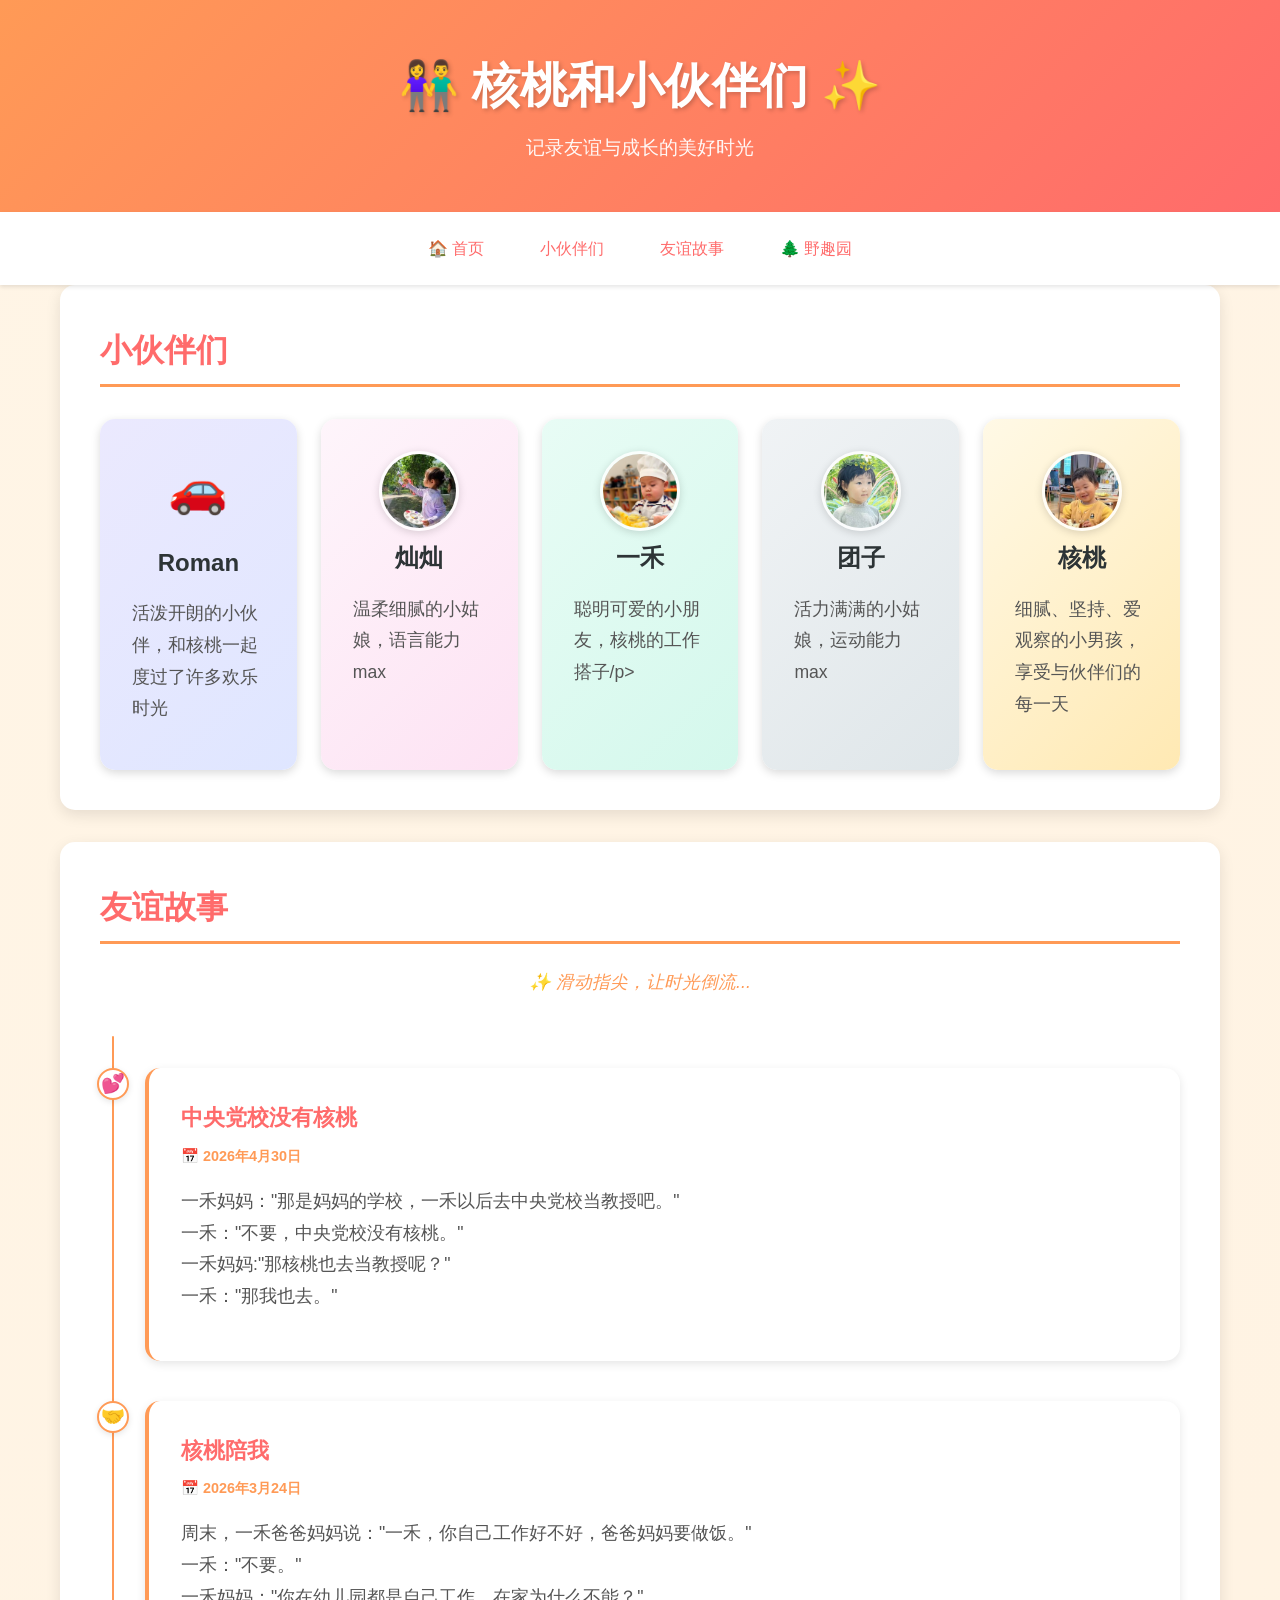
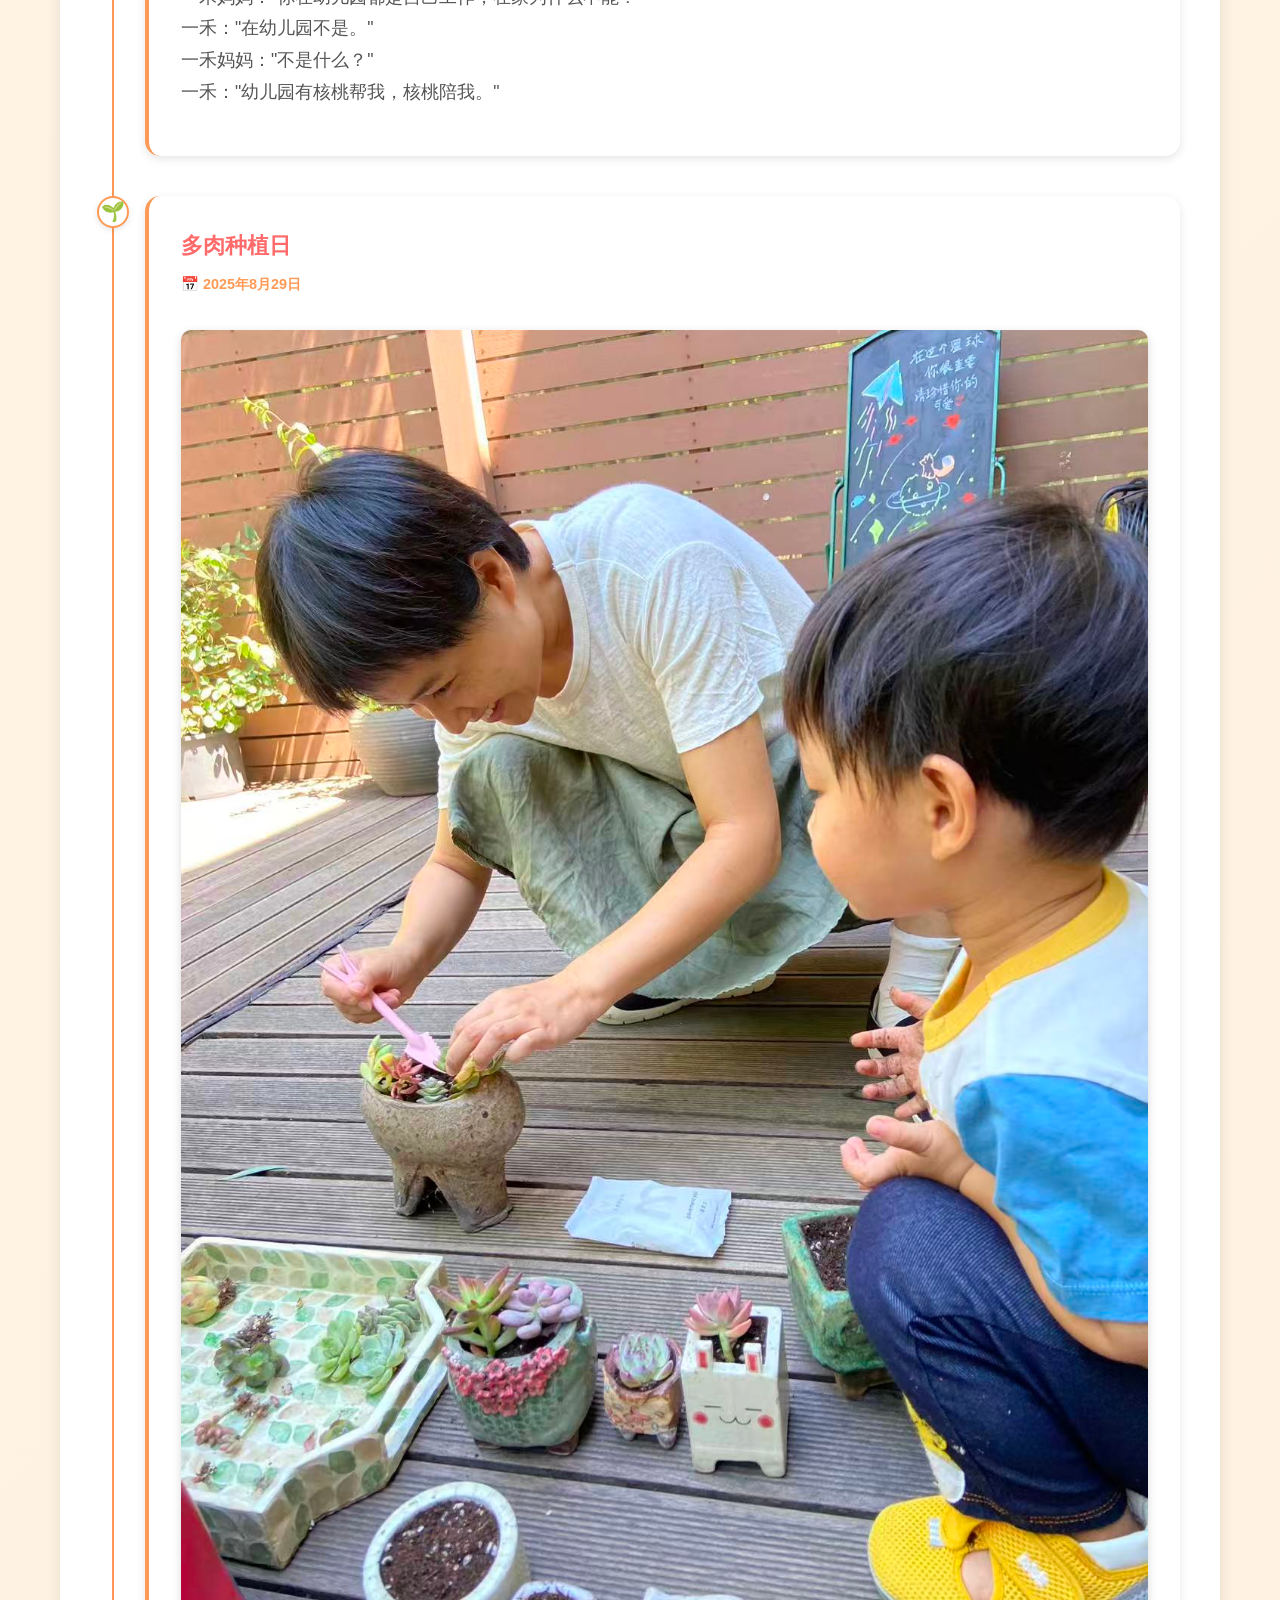
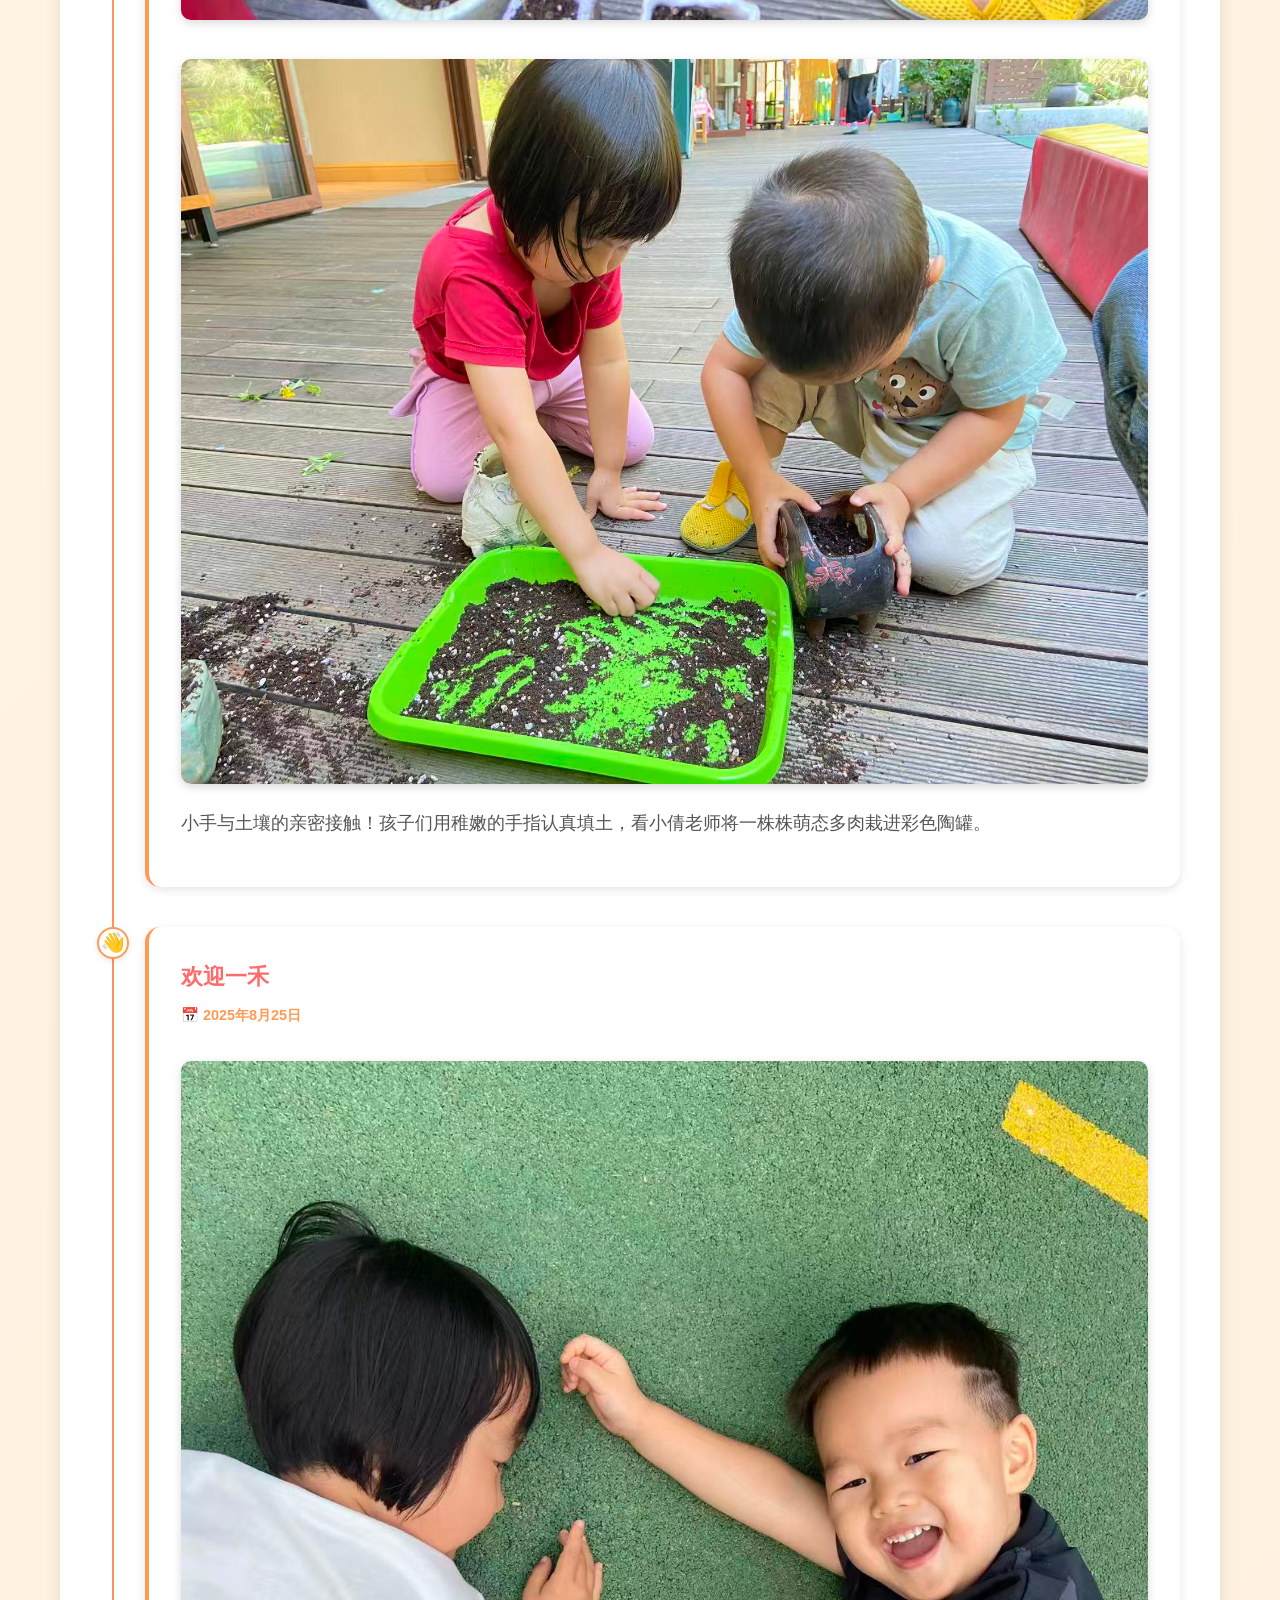
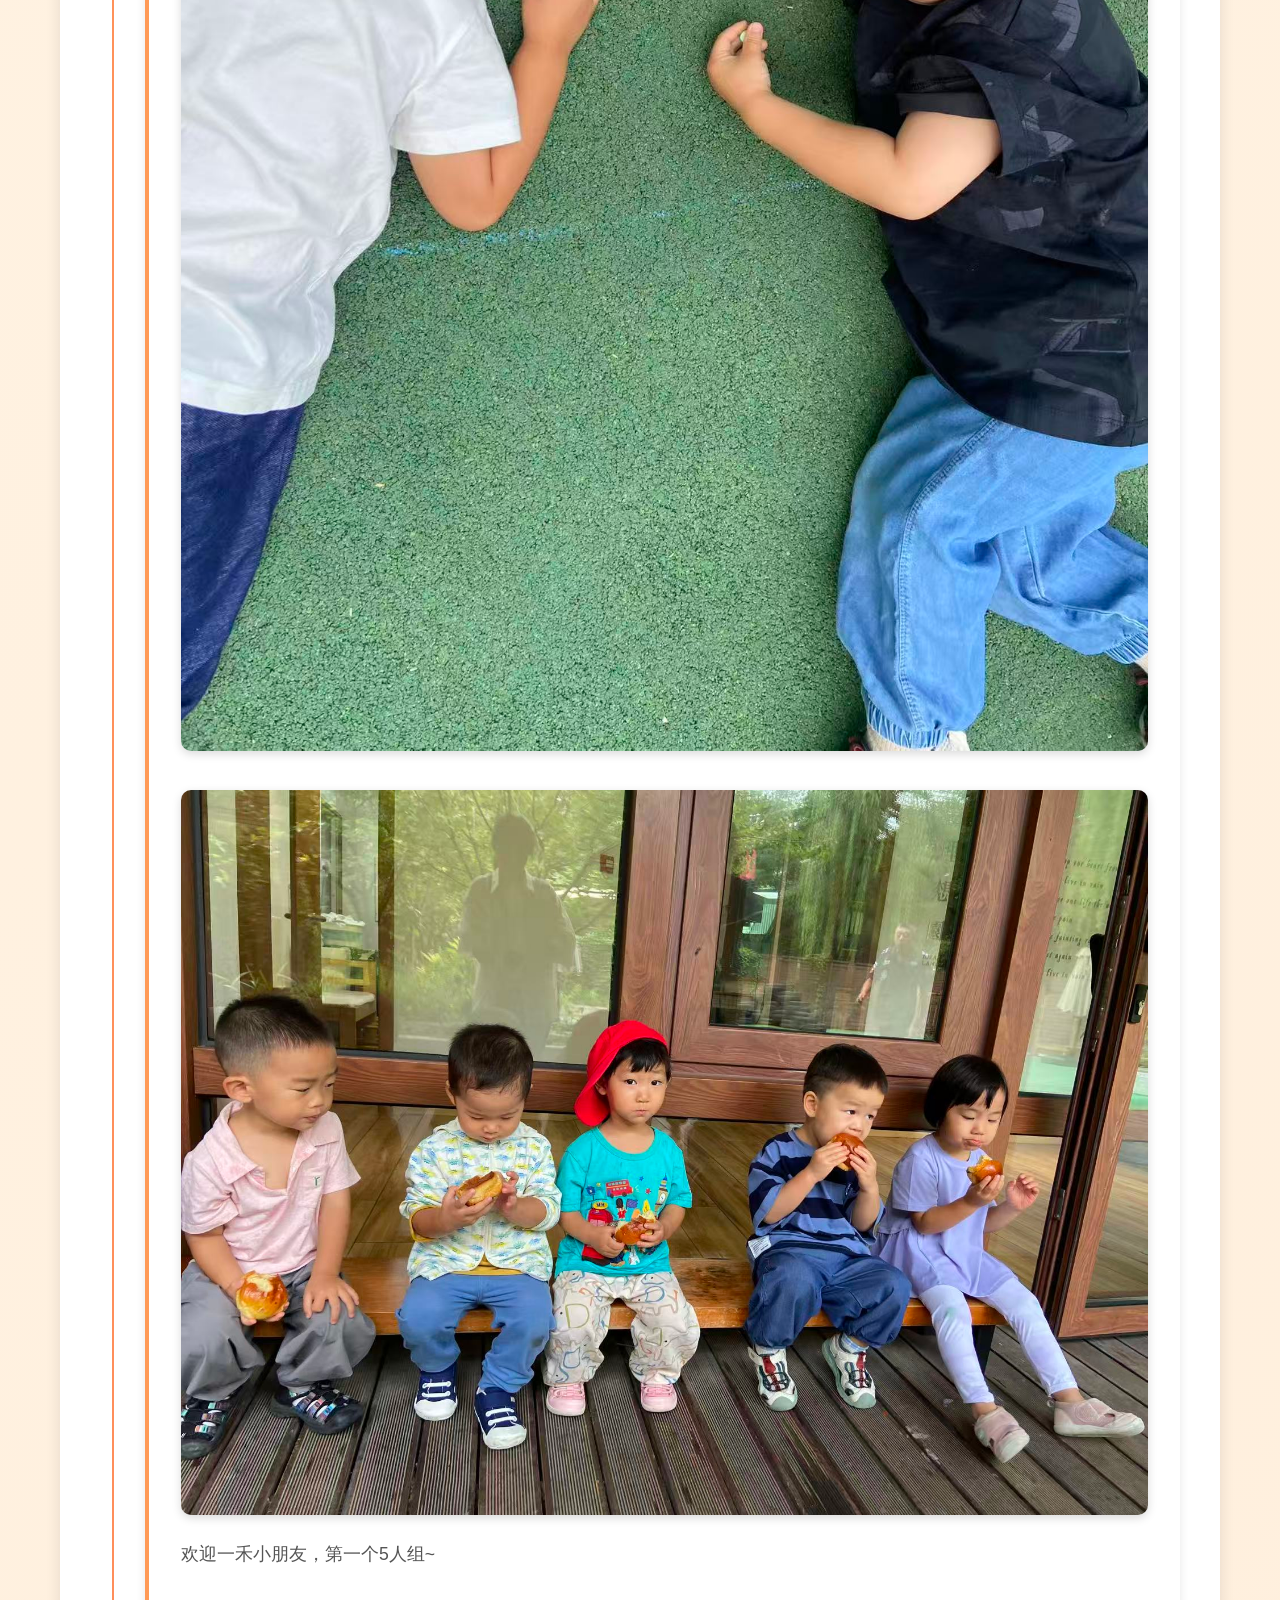
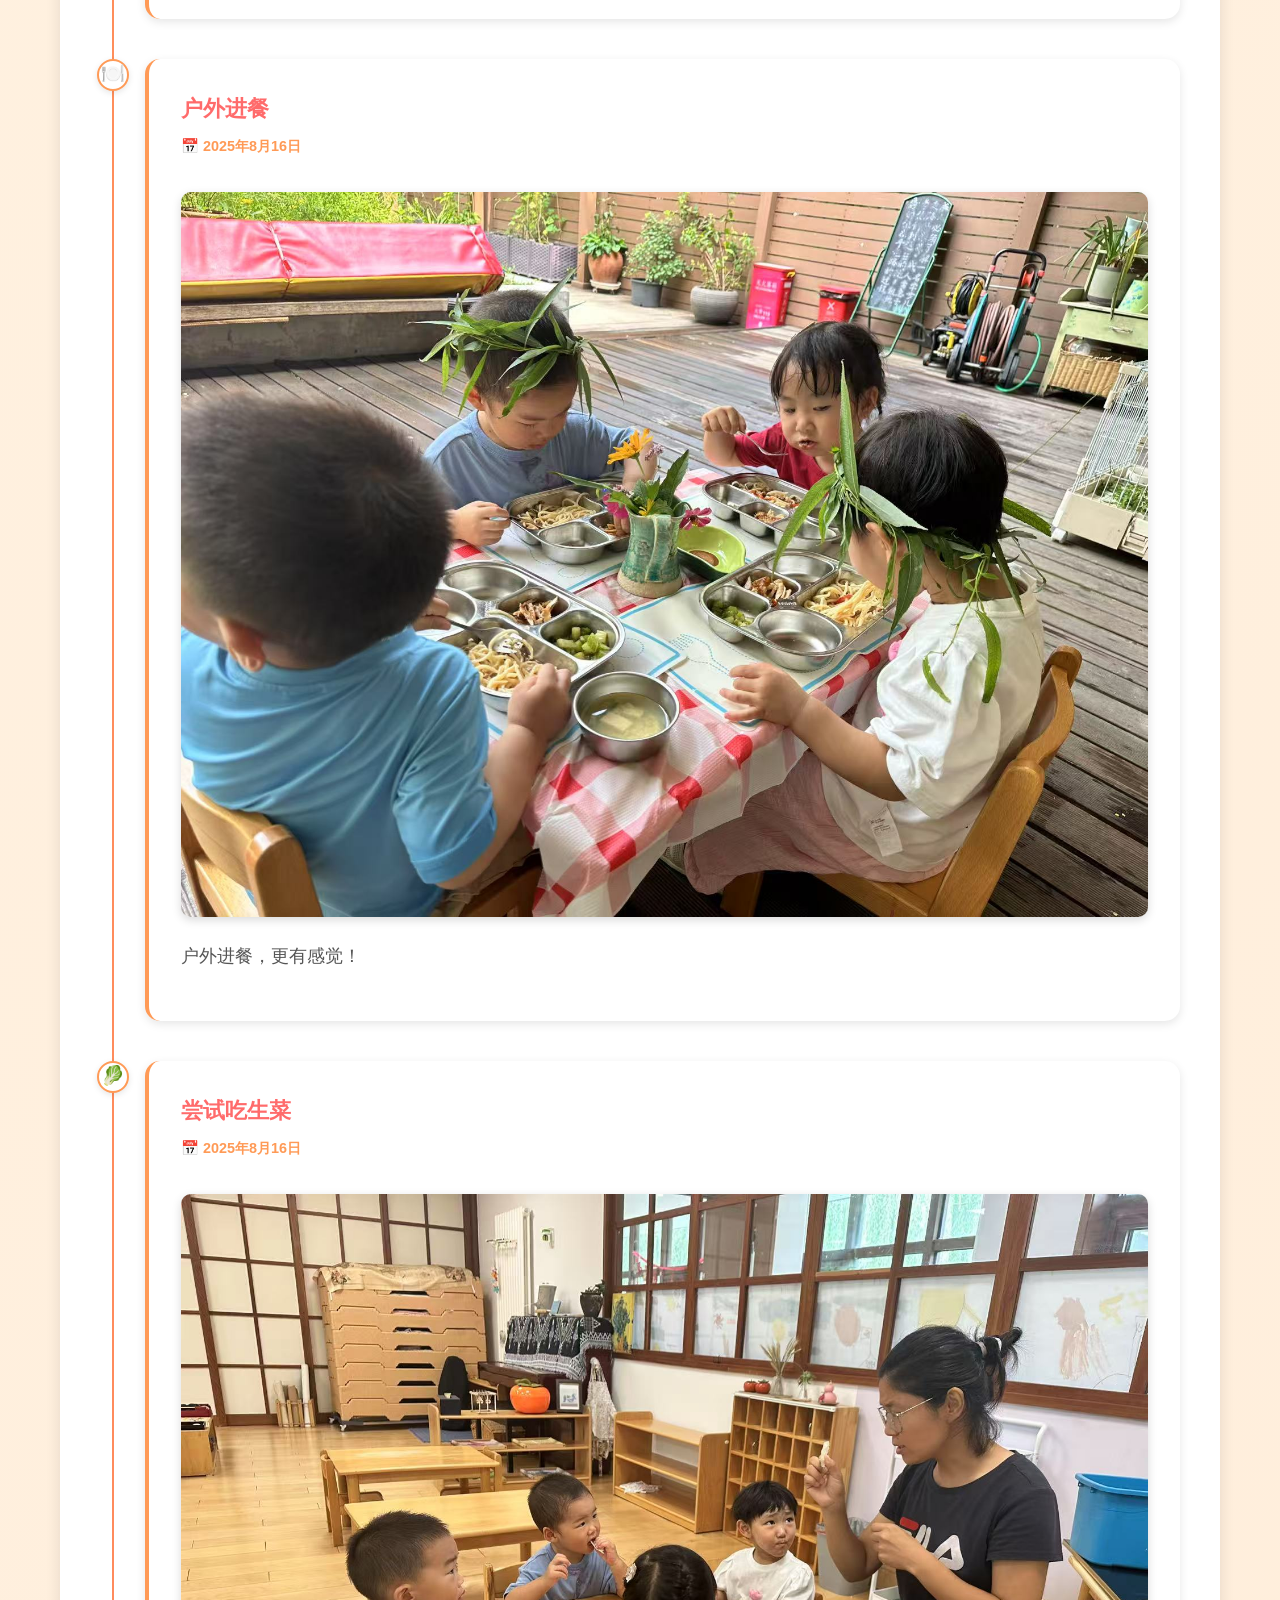
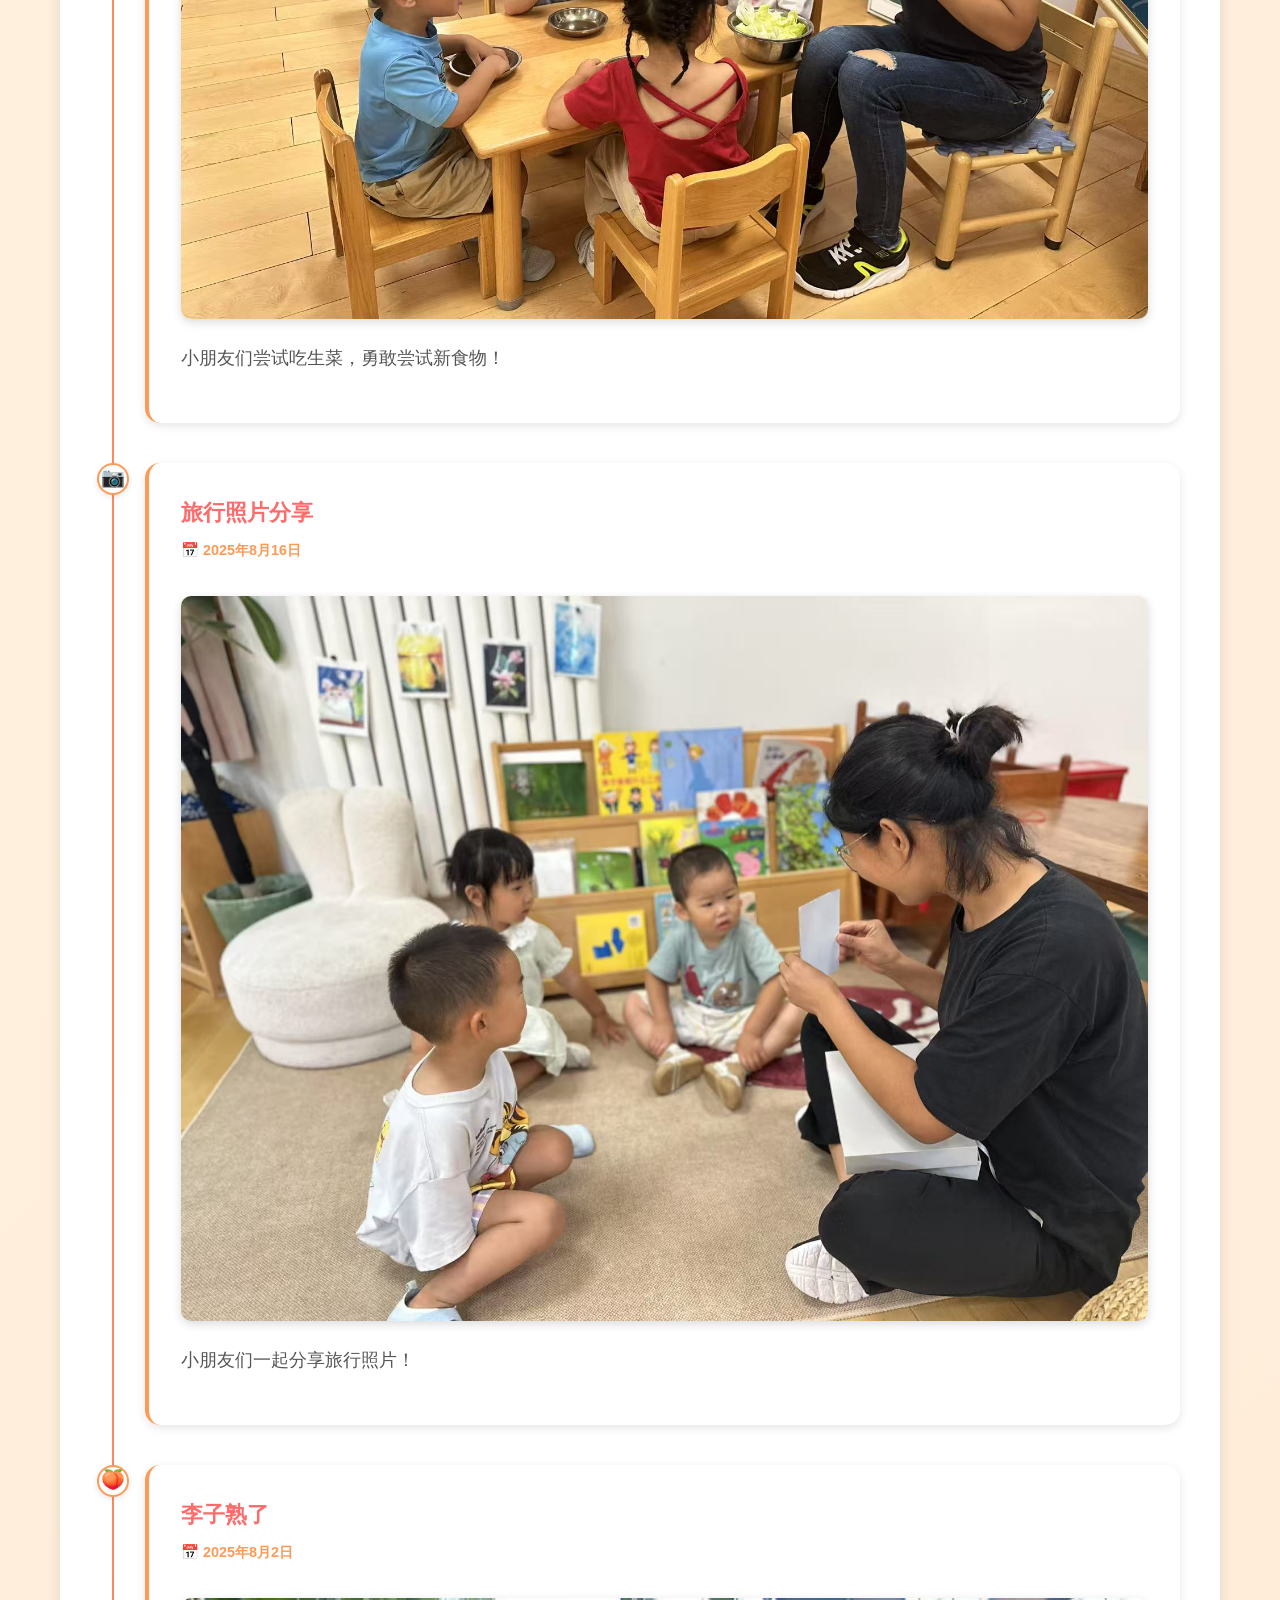
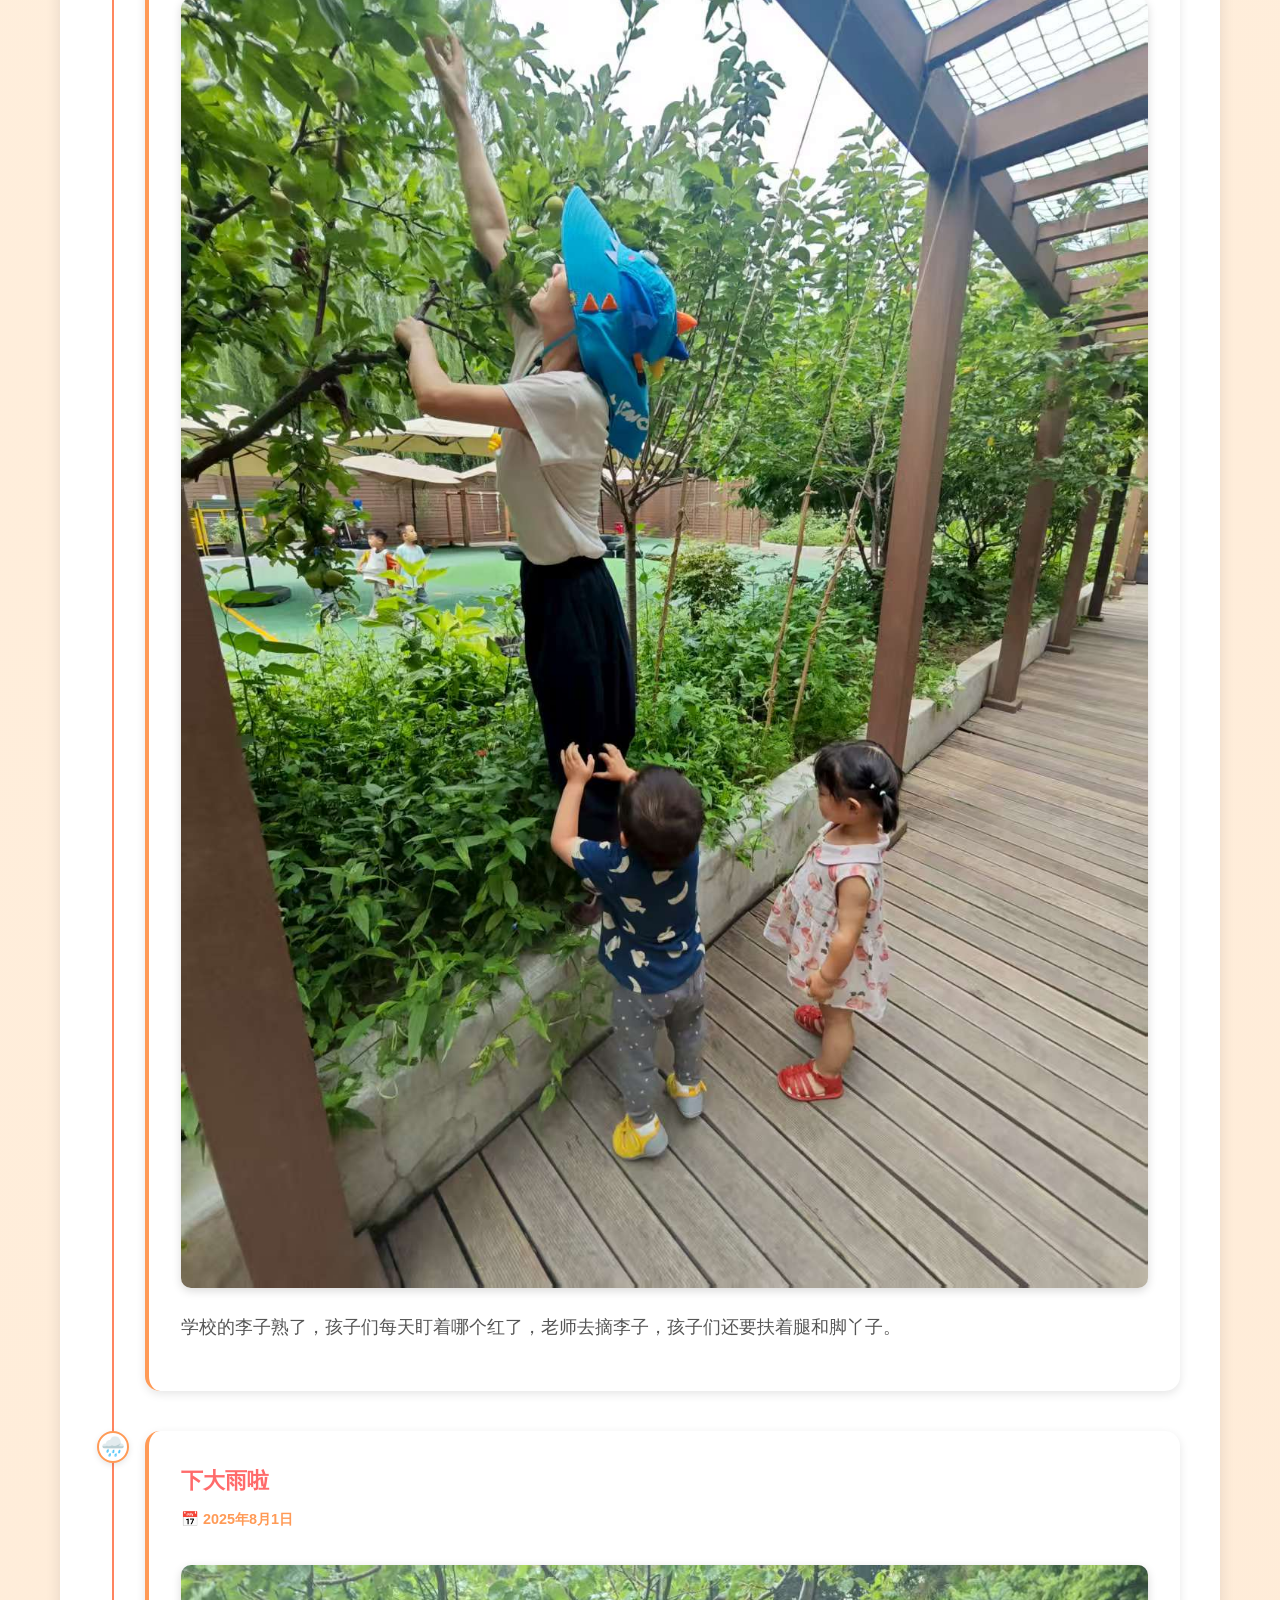
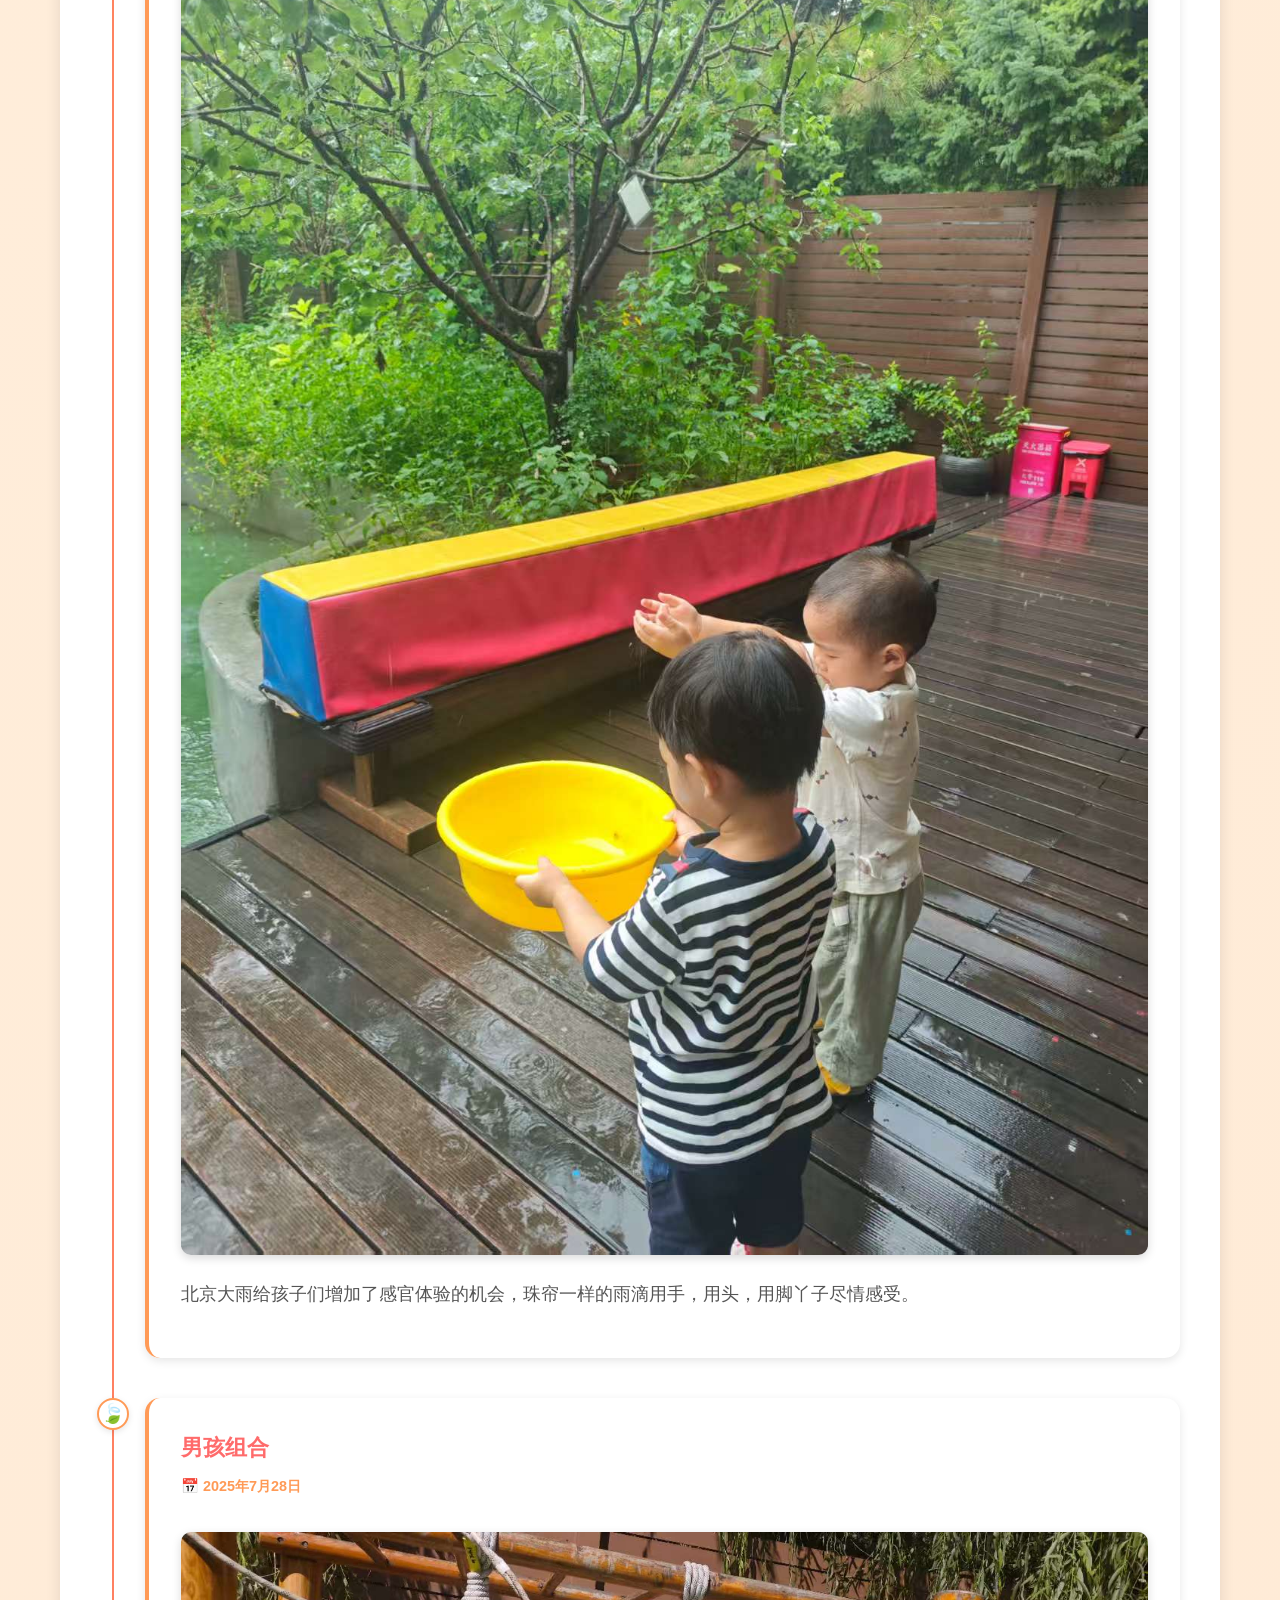
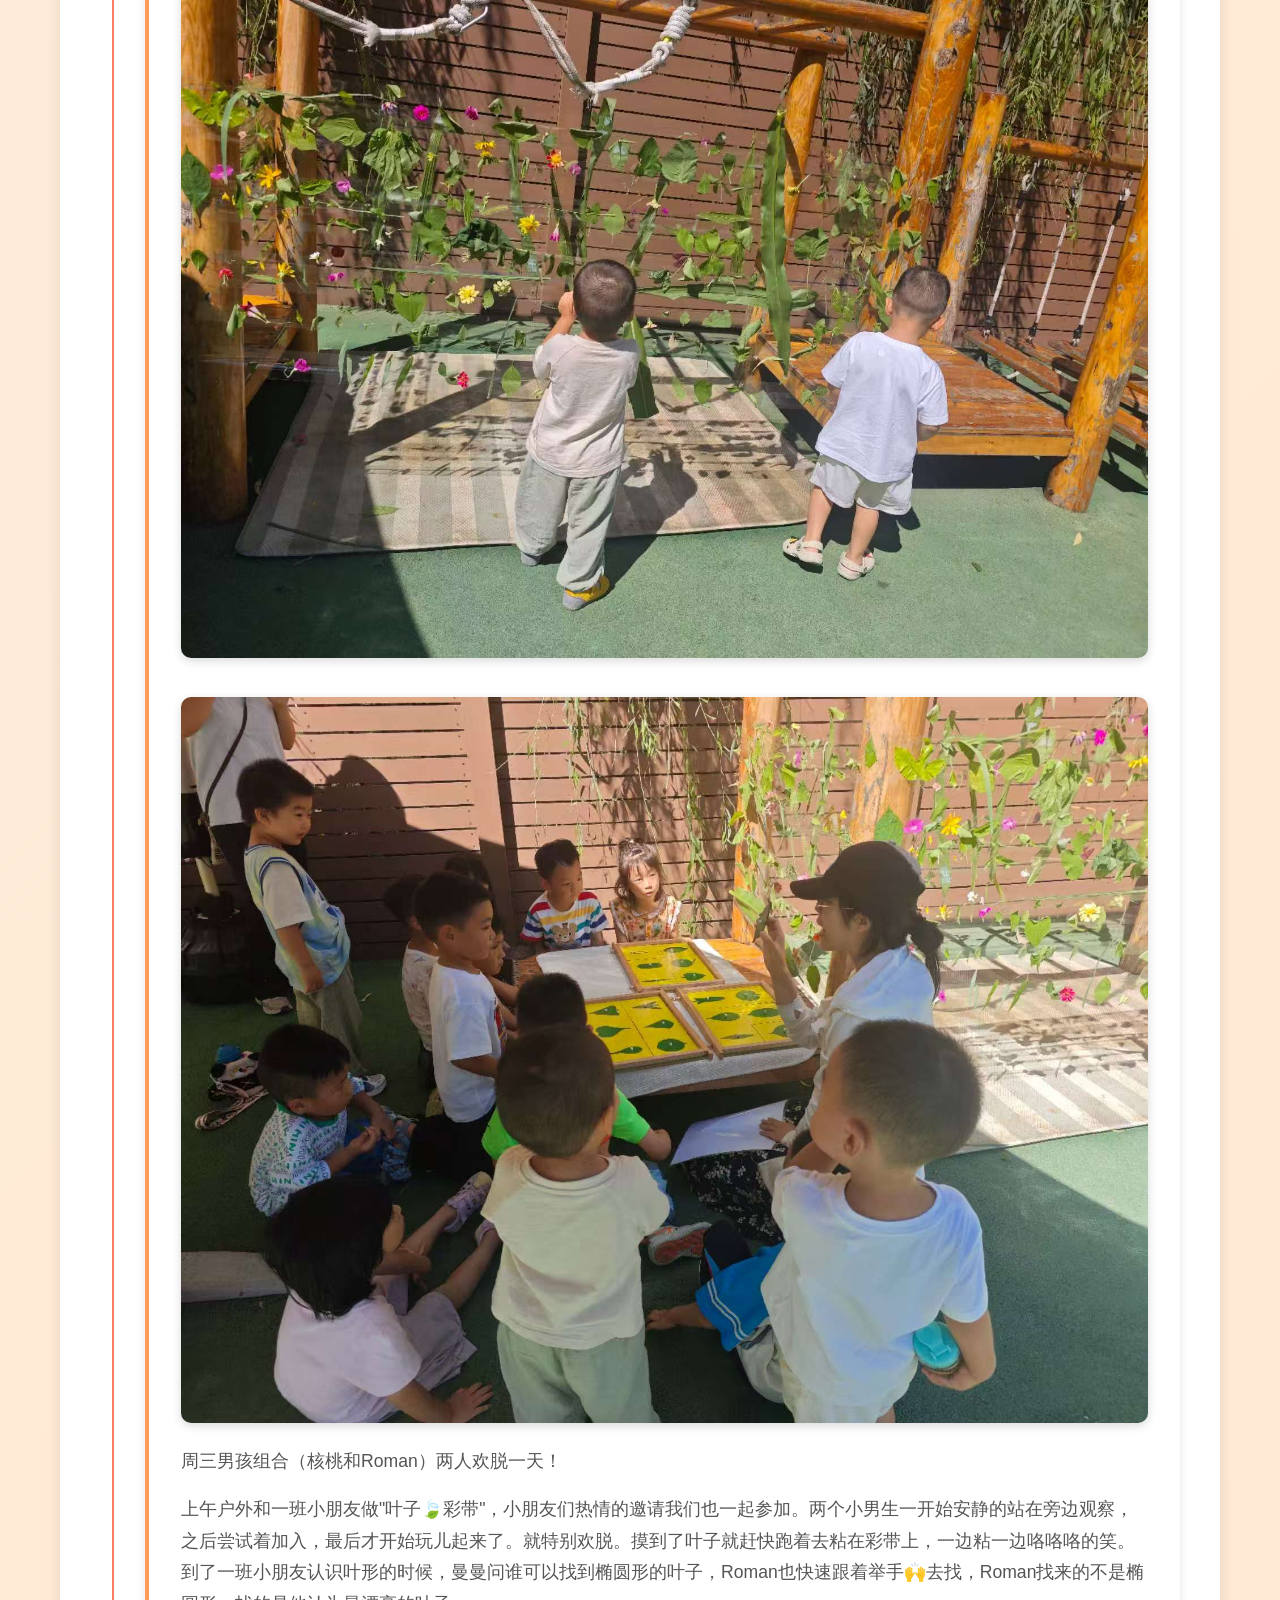
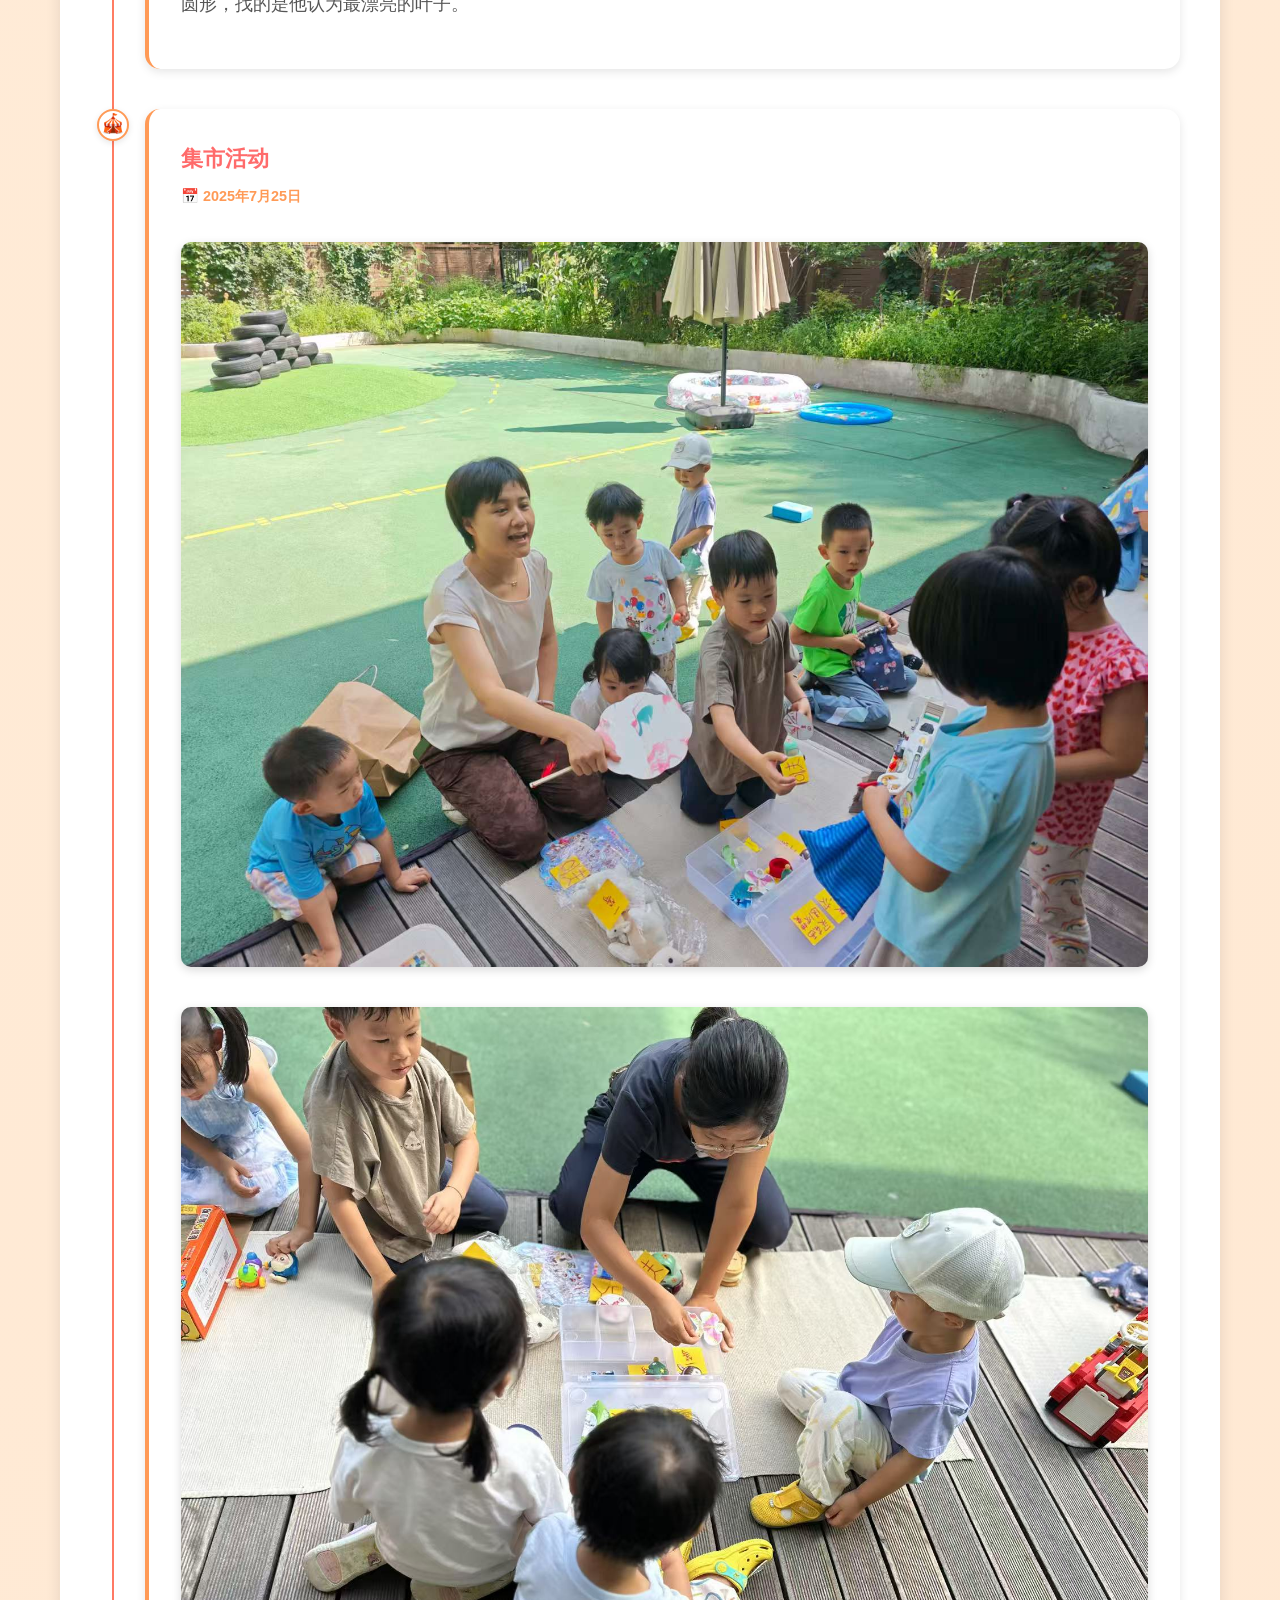
==== commit c822a70e: "update" ====
--- a/friends.html
+++ b/friends.html
@@ -35,17 +35,17 @@
                 <div class="card card-delicate">
                     <img src="image/avatars/cancan.jpg" alt="灿灿" class="kid-avatar">
                     <h3>灿灿</h3>
-                    <p class="friend-desc">温柔细腻的小姑娘，总是带着甜甜的笑容</p>
+                    <p class="friend-desc">温柔细腻的小姑娘，语言能力max</p>
                 </div>
                 <div class="card card-observe">
                     <img src="image/avatars/yihe_avatar.jpg" alt="一禾" class="kid-avatar">
                     <h3>一禾</h3>
-                    <p class="friend-desc">聪明可爱的小朋友，核桃最好的伙伴</p>
+                    <p class="friend-desc">聪明可爱的小朋友，核桃的工作搭子/p>
                 </div>
                 <div class="card card-simple">
                     <img src="image/avatars/tuanzi_avatar.jpg" alt="团子" class="kid-avatar">
                     <h3>团子</h3>
-                    <p class="friend-desc">活力满满的小姑娘，喜欢尝试新事物</p>
+                    <p class="friend-desc">活力满满的小姑娘，运动能力max</p>
                 </div>
                 <div class="card card-goal">
                     <img src="image/avatars/hetao_avatar.jpg" alt="小核桃" class="kid-avatar">
--- a/style.css
+++ b/style.css
@@ -295,40 +295,40 @@
 .timeline {
     position: relative;
     padding: 2rem 0;
-    max-width: 900px;
+    max-width: 1100px;
     margin: 0 auto;
 }
 
 .timeline::before {
     content: '';
     position: absolute;
-    left: 30px;
+    left: 12px;
     top: 0;
     bottom: 0;
-    width: 4px;
+    width: 2px;
     background: linear-gradient(180deg, #ff9a56 0%, #ff6b6b 100%);
-    border-radius: 2px;
+    border-radius: 1px;
 }
 
 .timeline-item {
     position: relative;
-    padding-left: 80px;
-    margin-bottom: 3rem;
+    padding-left: 45px;
+    margin-bottom: 2.5rem;
 }
 
 .timeline-marker {
     position: absolute;
-    left: 0;
-    width: 60px;
-    height: 60px;
+    left: -3px;
+    width: 32px;
+    height: 32px;
     background: white;
-    border: 4px solid #ff9a56;
+    border: 2px solid #ff9a56;
     border-radius: 50%;
     display: flex;
     align-items: center;
     justify-content: center;
-    font-size: 2rem;
-    box-shadow: 0 4px 10px rgba(0, 0, 0, 0.1);
+    font-size: 1.2rem;
+    box-shadow: 0 2px 6px rgba(0, 0, 0, 0.1);
     z-index: 10;
 }
 
@@ -490,6 +490,61 @@
     box-shadow: 0 4px 12px rgba(0, 0, 0, 0.1);
     transition: transform 0.3s ease, box-shadow 0.3s ease;
     position: relative;
+}
+
+/* 不同颜色的对话框 */
+.quote-card:nth-child(6n+1) {
+    background: linear-gradient(135deg, #fff9e6 0%, #ffe4b3 100%);
+    border-left-color: #ff9a56;
+}
+
+.quote-card:nth-child(6n+1)::before {
+    color: #ff9a56;
+}
+
+.quote-card:nth-child(6n+2) {
+    background: linear-gradient(135deg, #e8fcf5 0%, #d4f8ec 100%);
+    border-left-color: #55efc4;
+}
+
+.quote-card:nth-child(6n+2)::before {
+    color: #55efc4;
+}
+
+.quote-card:nth-child(6n+3) {
+    background: linear-gradient(135deg, #fef5fb 0%, #fde2f3 100%);
+    border-left-color: #fd79a8;
+}
+
+.quote-card:nth-child(6n+3)::before {
+    color: #fd79a8;
+}
+
+.quote-card:nth-child(6n+4) {
+    background: linear-gradient(135deg, #ebe9fe 0%, #dfe6ff 100%);
+    border-left-color: #a29bfe;
+}
+
+.quote-card:nth-child(6n+4)::before {
+    color: #a29bfe;
+}
+
+.quote-card:nth-child(6n+5) {
+    background: linear-gradient(135deg, #e8f8f8 0%, #d9f2ed 100%);
+    border-left-color: #74b9ff;
+}
+
+.quote-card:nth-child(6n+5)::before {
+    color: #74b9ff;
+}
+
+.quote-card:nth-child(6n+6) {
+    background: linear-gradient(135deg, #fff5e6 0%, #ffe9cc 100%);
+    border-left-color: #fdcb6e;
+}
+
+.quote-card:nth-child(6n+6)::before {
+    color: #fdcb6e;
 }
 
 .quote-card::before {
@@ -821,20 +876,20 @@
     }
     
     .timeline::before {
-        left: 20px;
-        width: 3px;
+        left: 10px;
+        width: 2px;
     }
     
     .timeline-item {
-        padding-left: 60px;
+        padding-left: 40px;
     }
     
     .timeline-marker {
-        left: 0;
-        width: 40px;
-        height: 40px;
-        font-size: 1.5rem;
-        border-width: 3px;
+        left: -3px;
+        width: 28px;
+        height: 28px;
+        font-size: 1rem;
+        border-width: 2px;
     }
     
     .timeline-content {
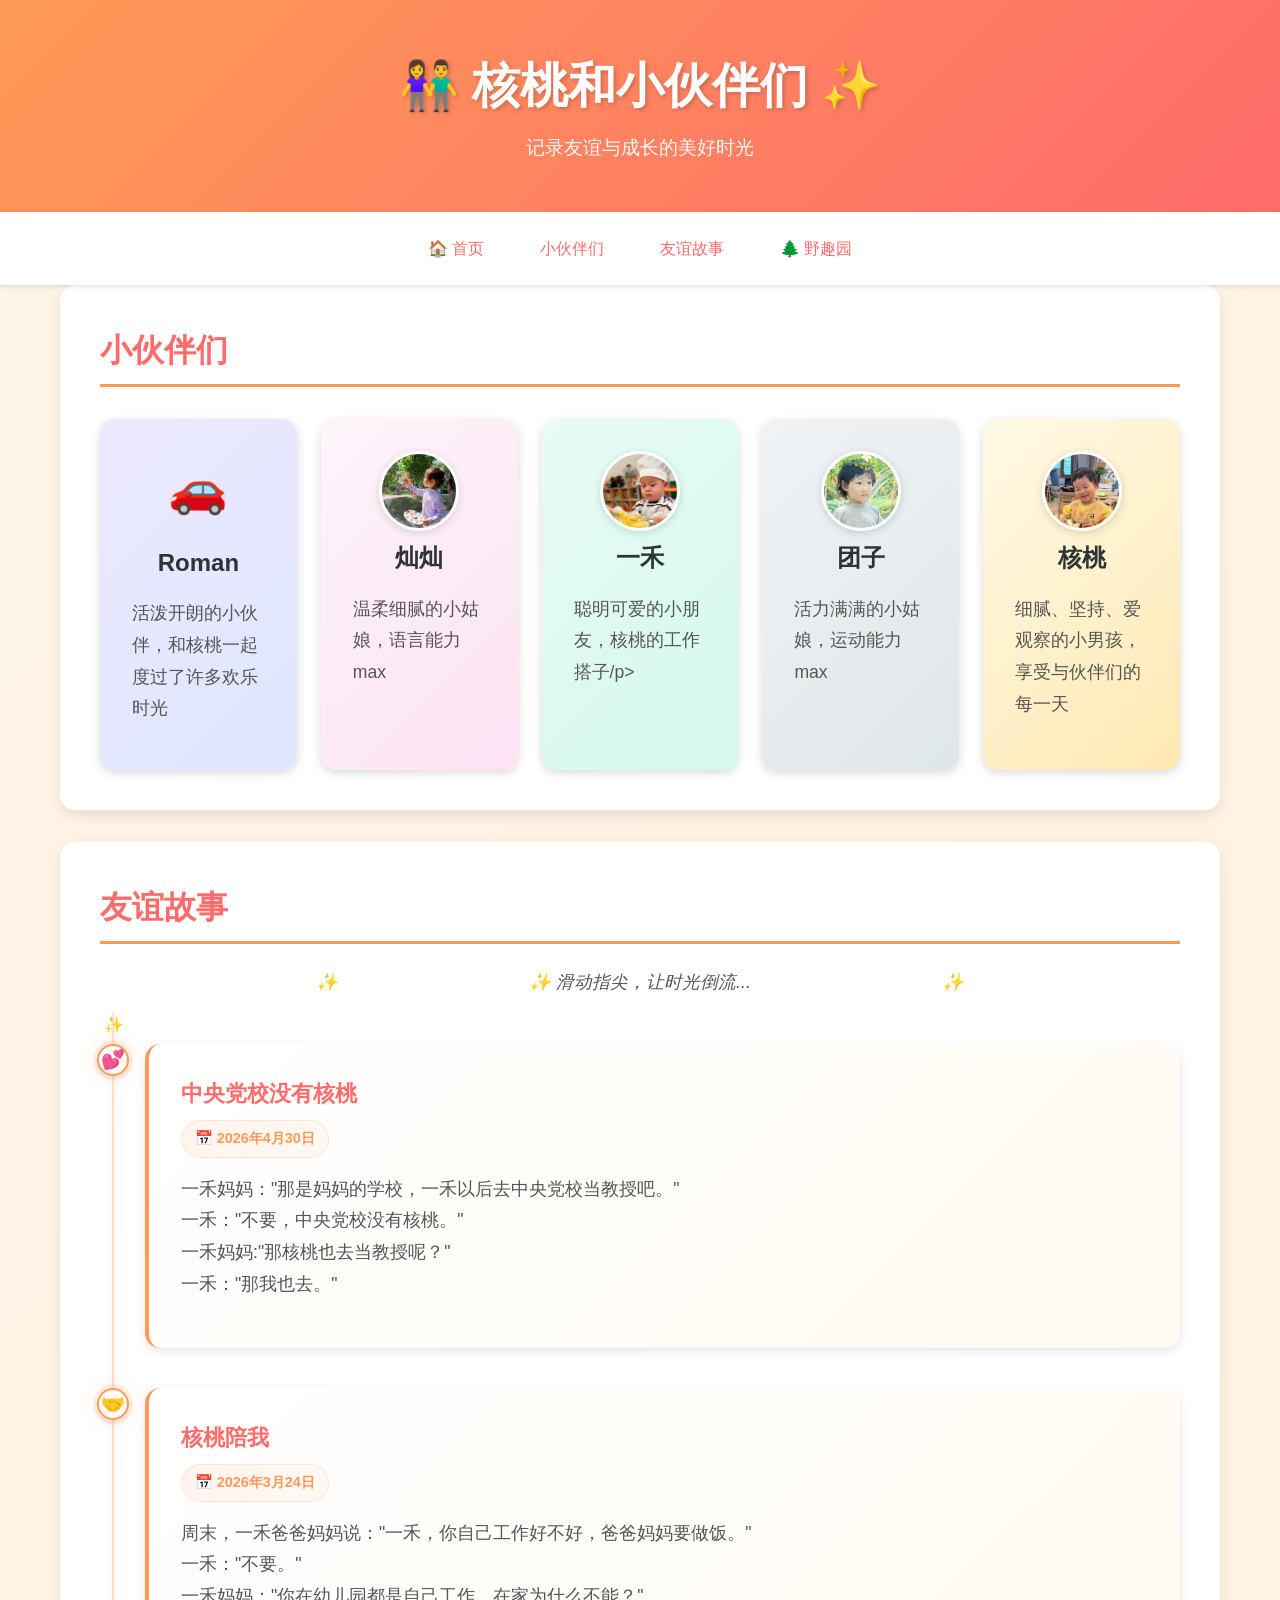
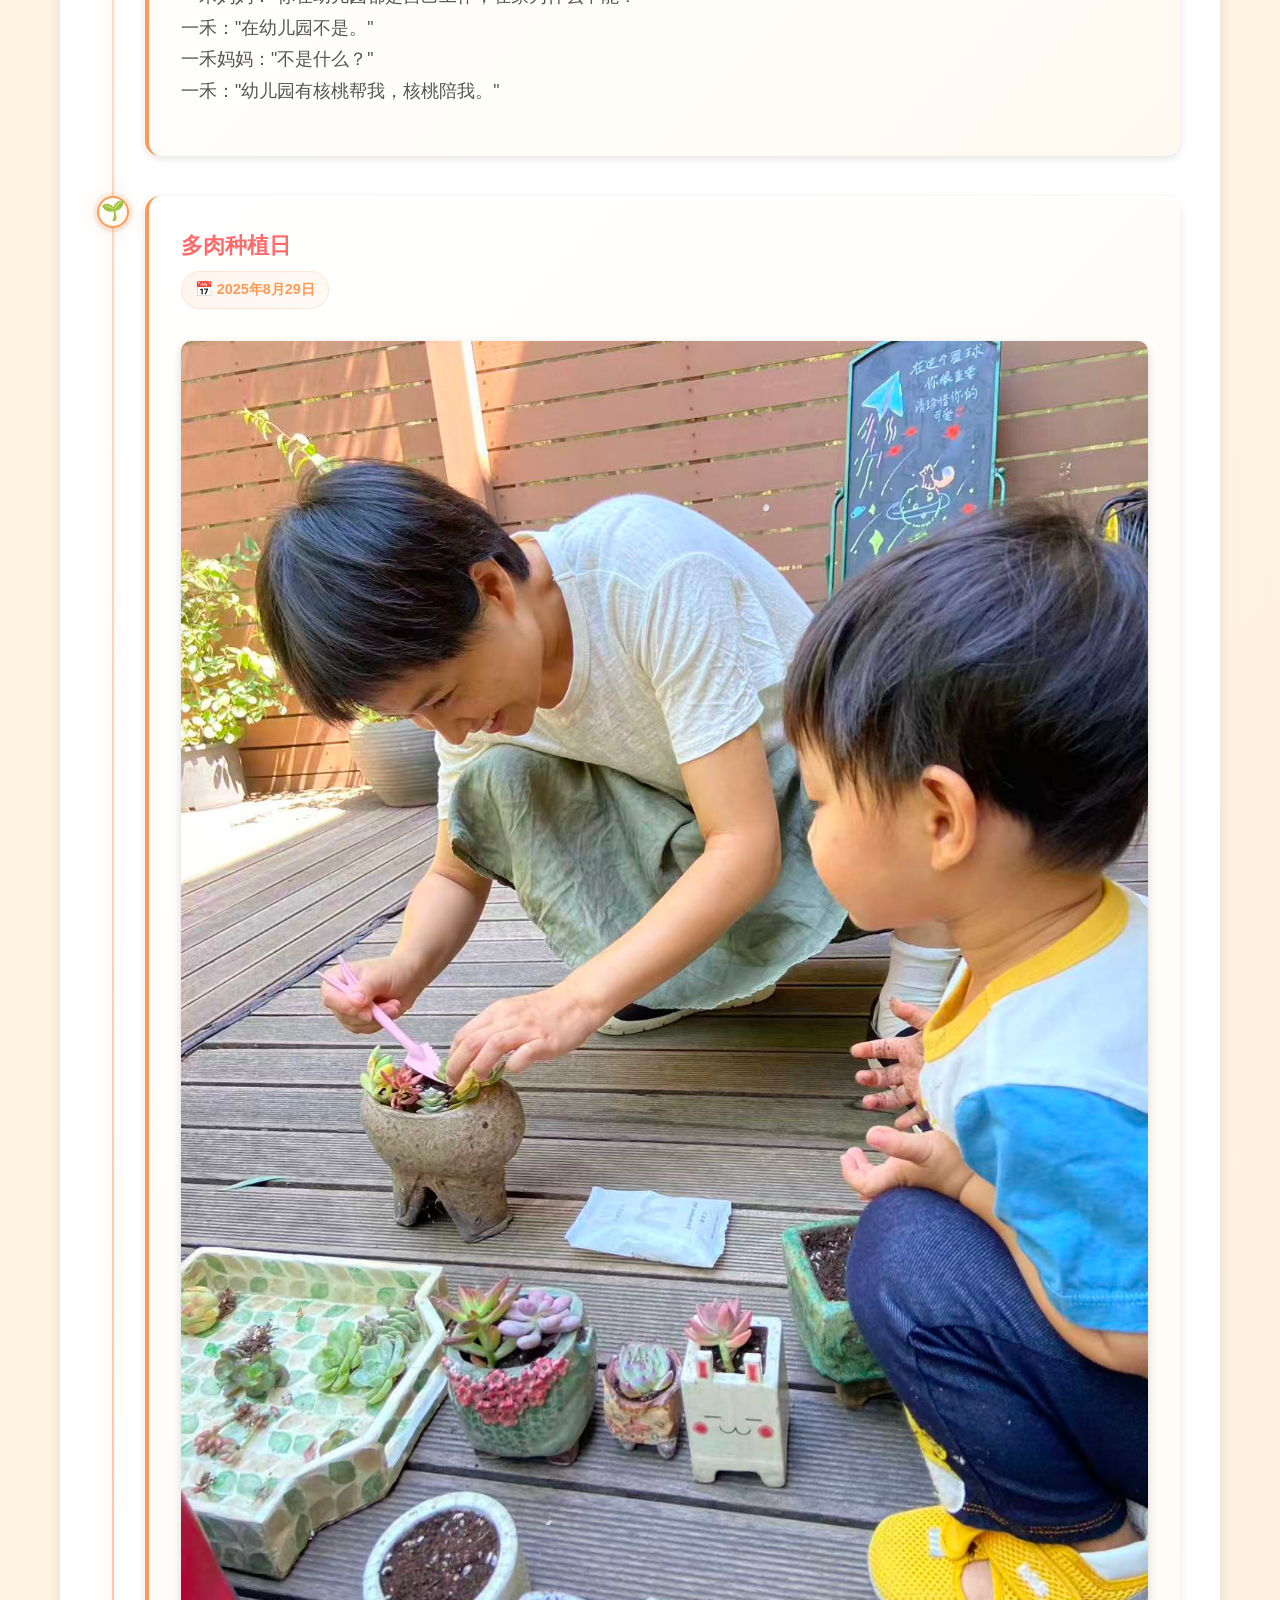
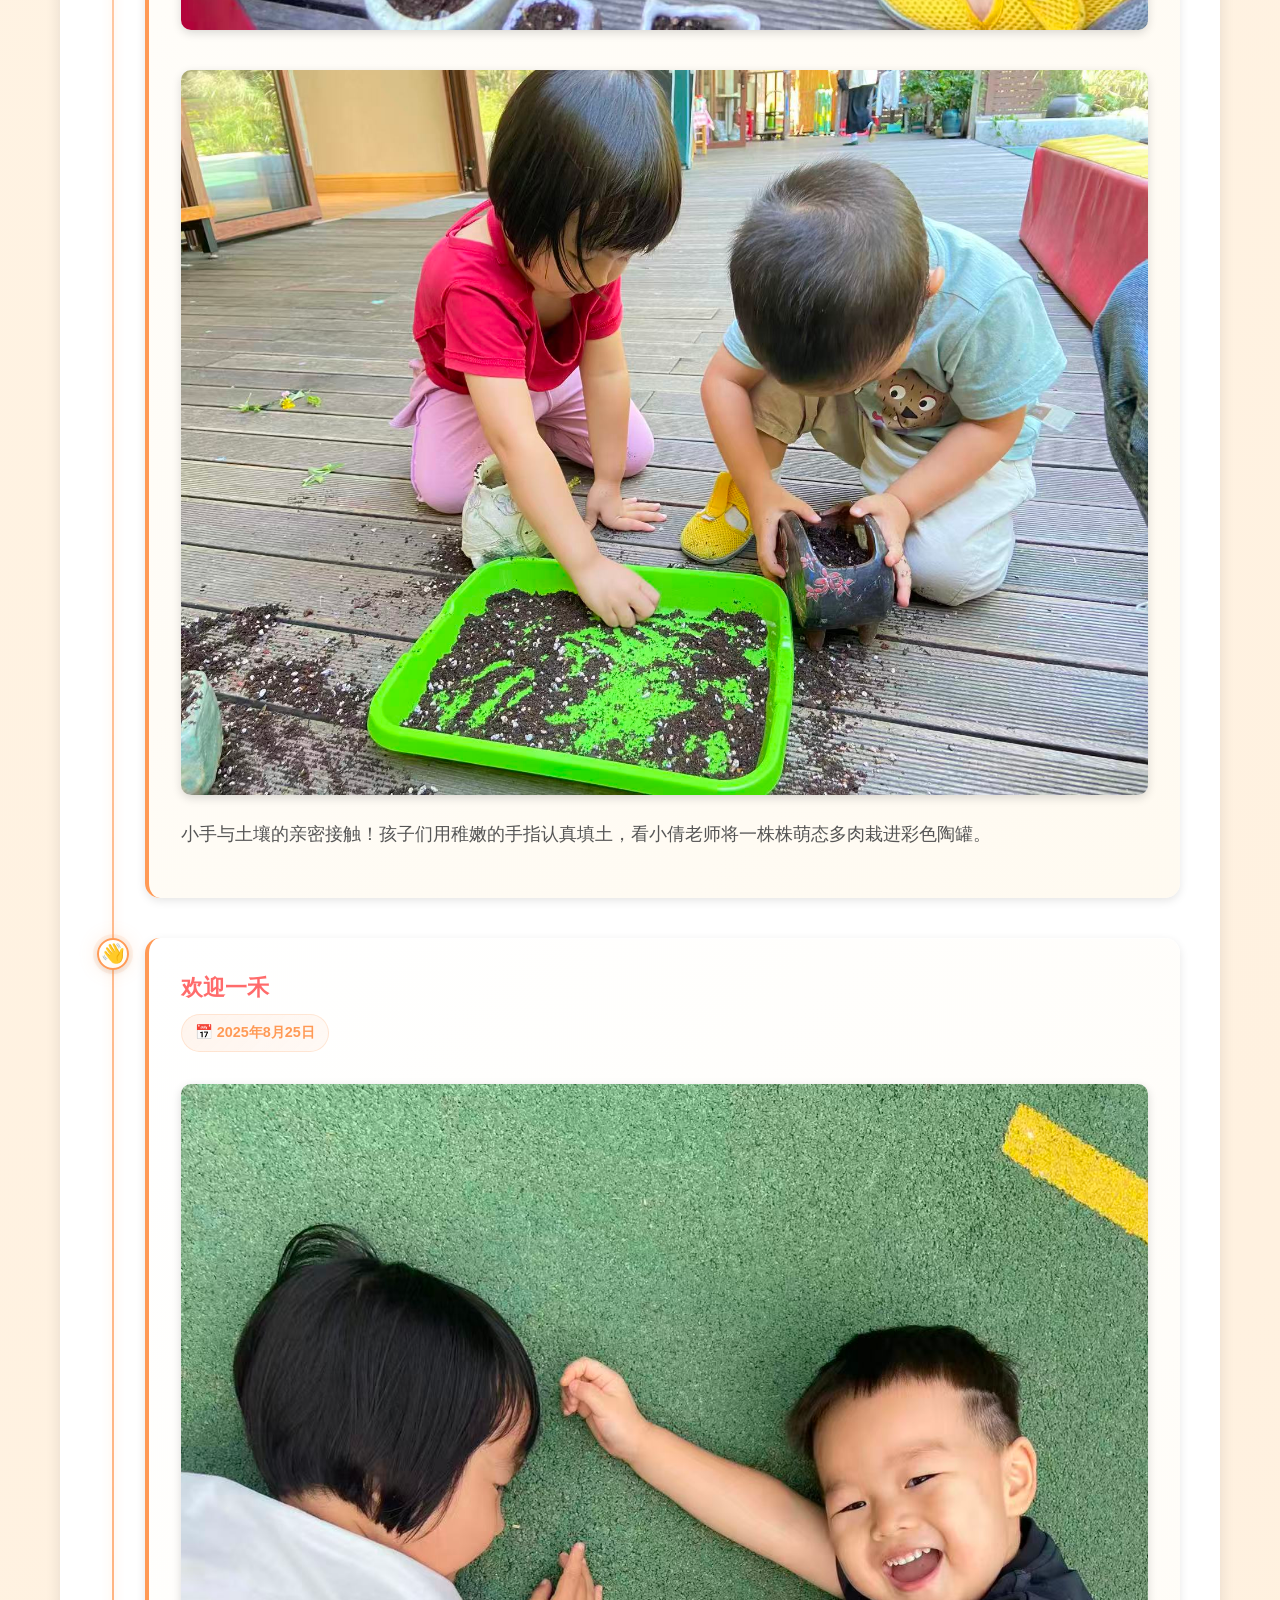
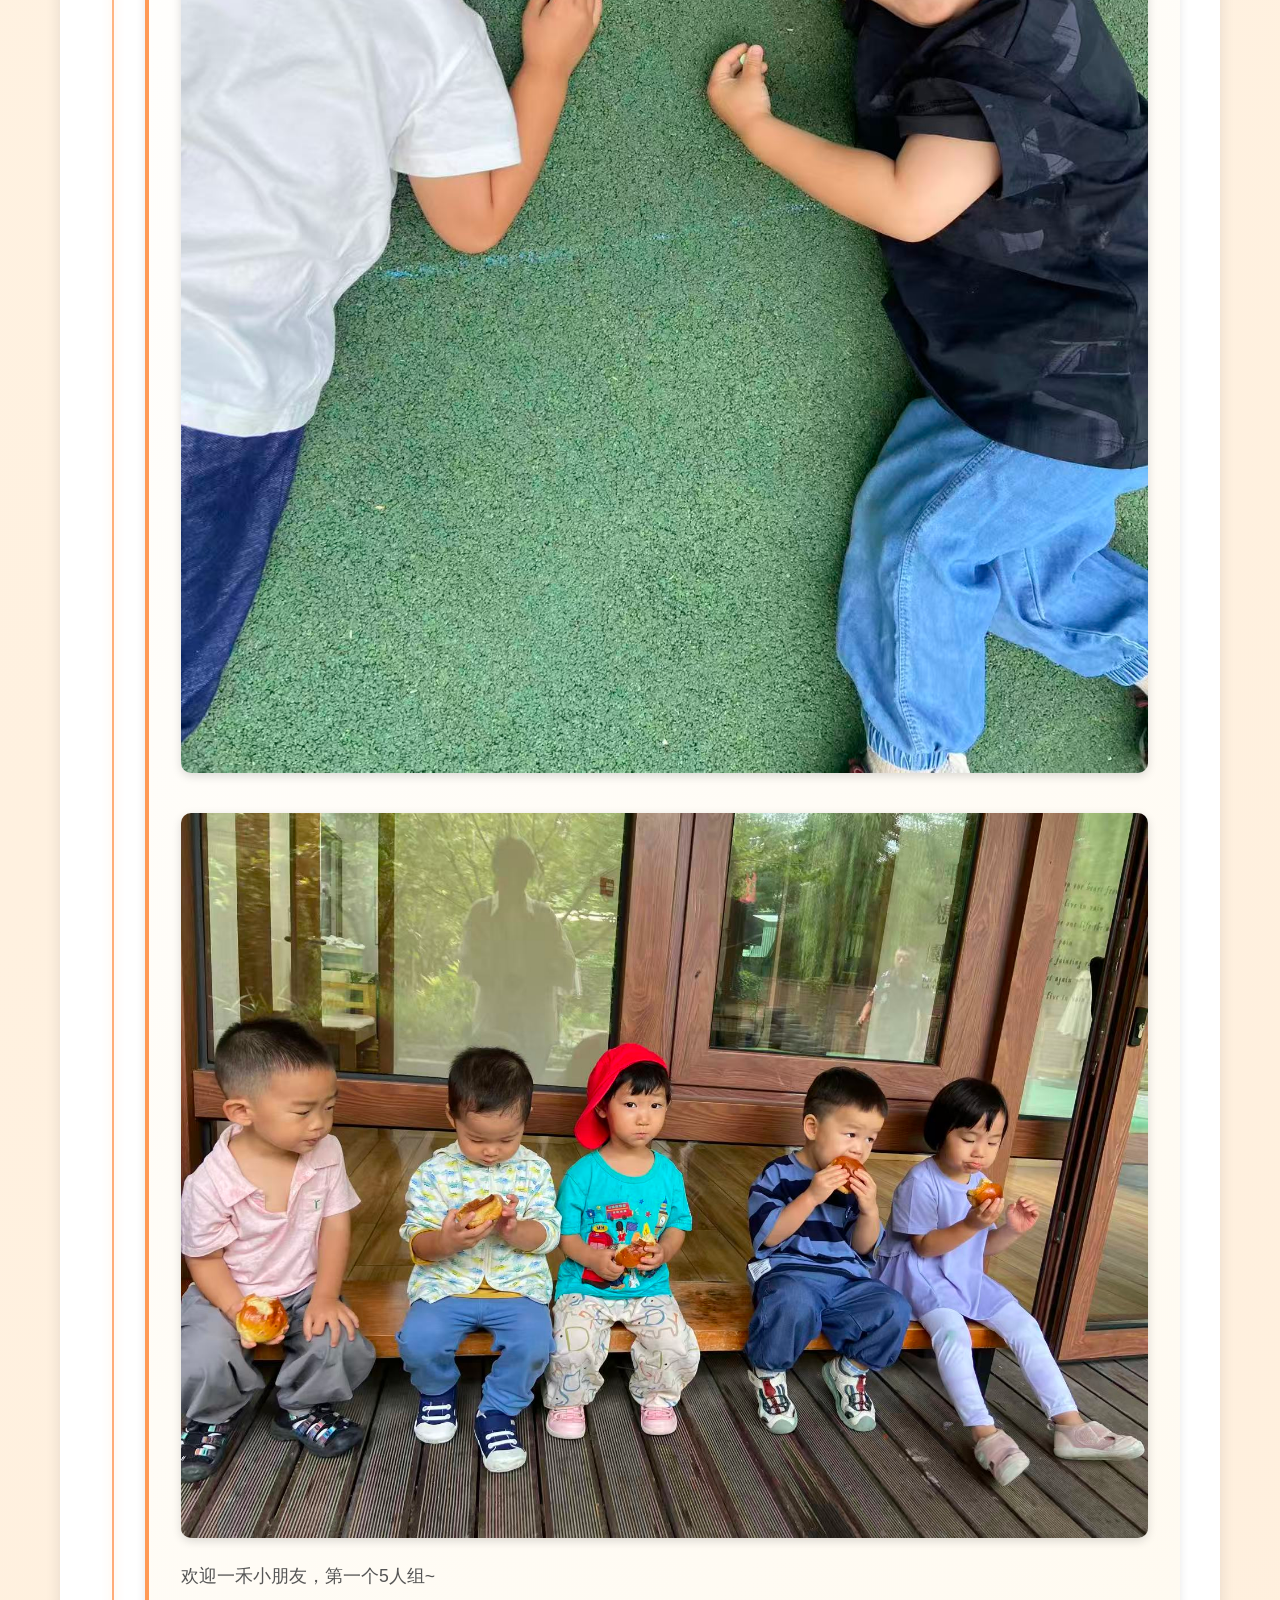
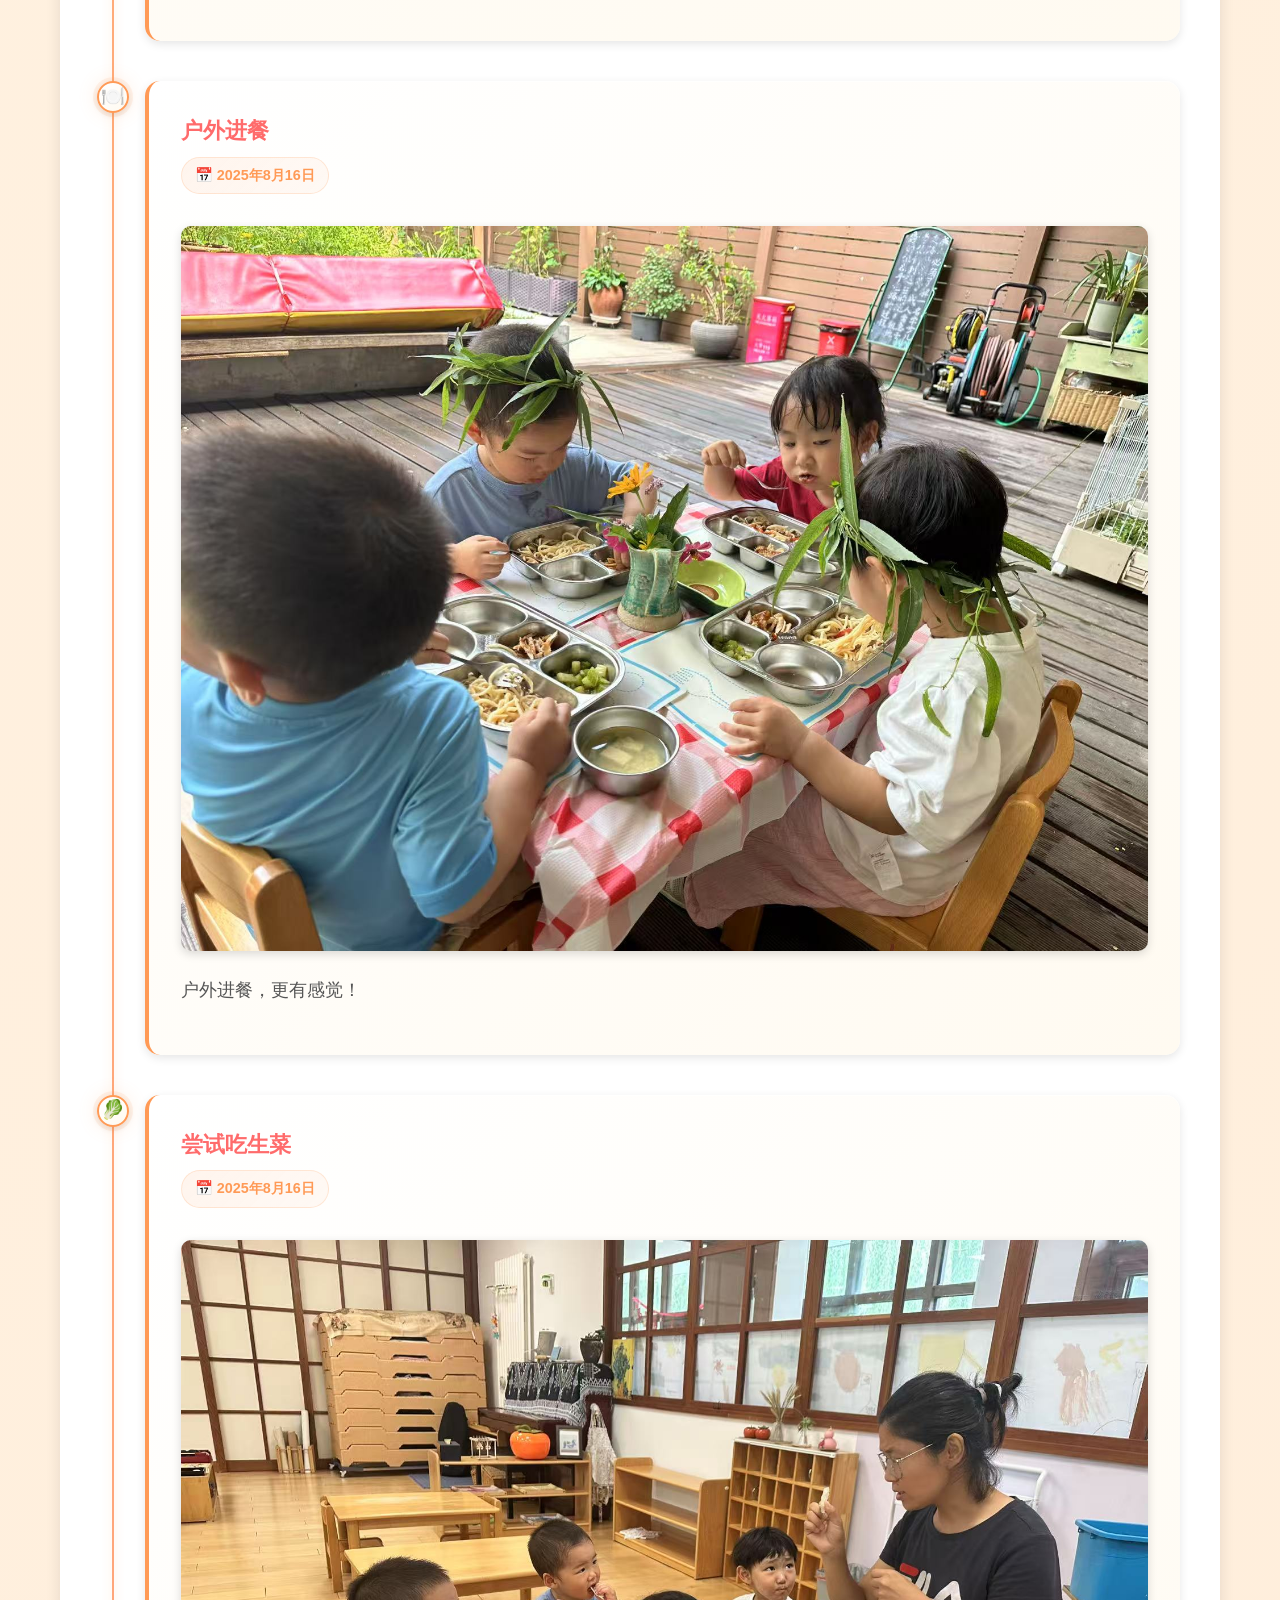
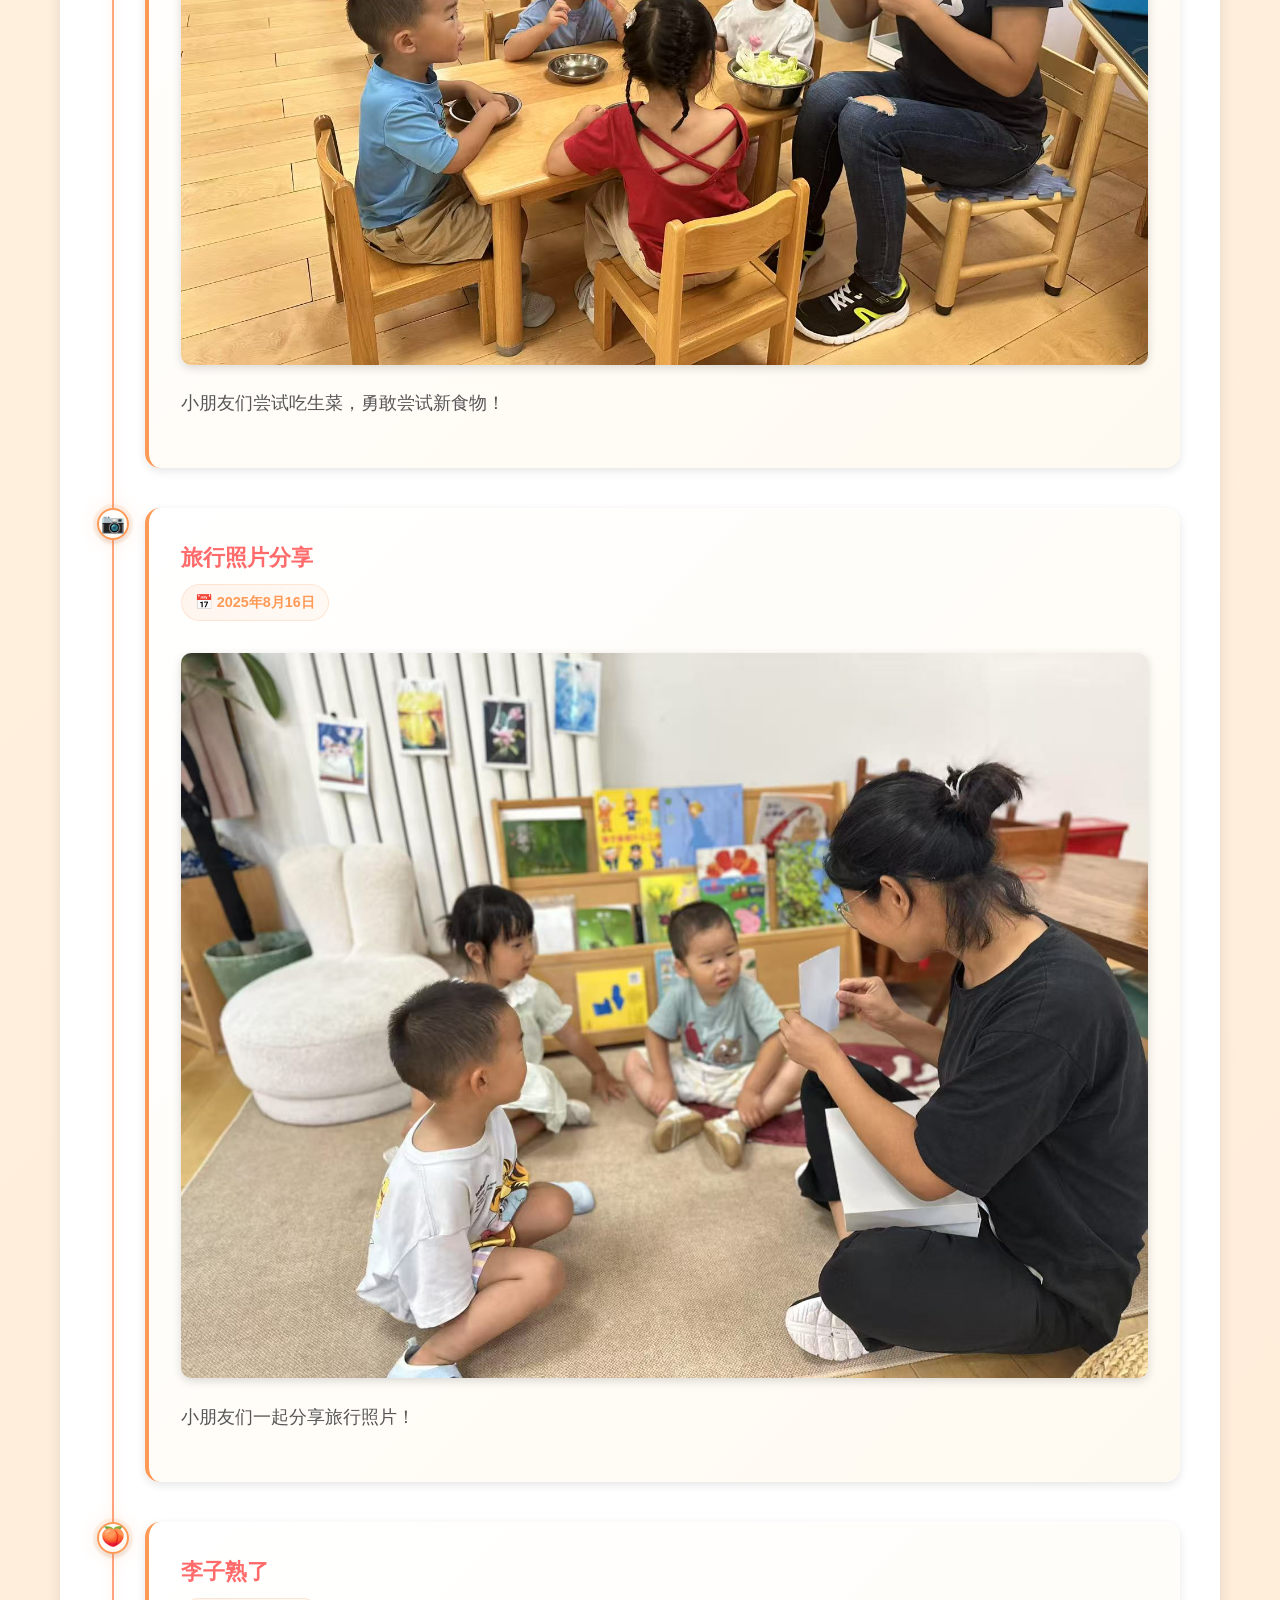
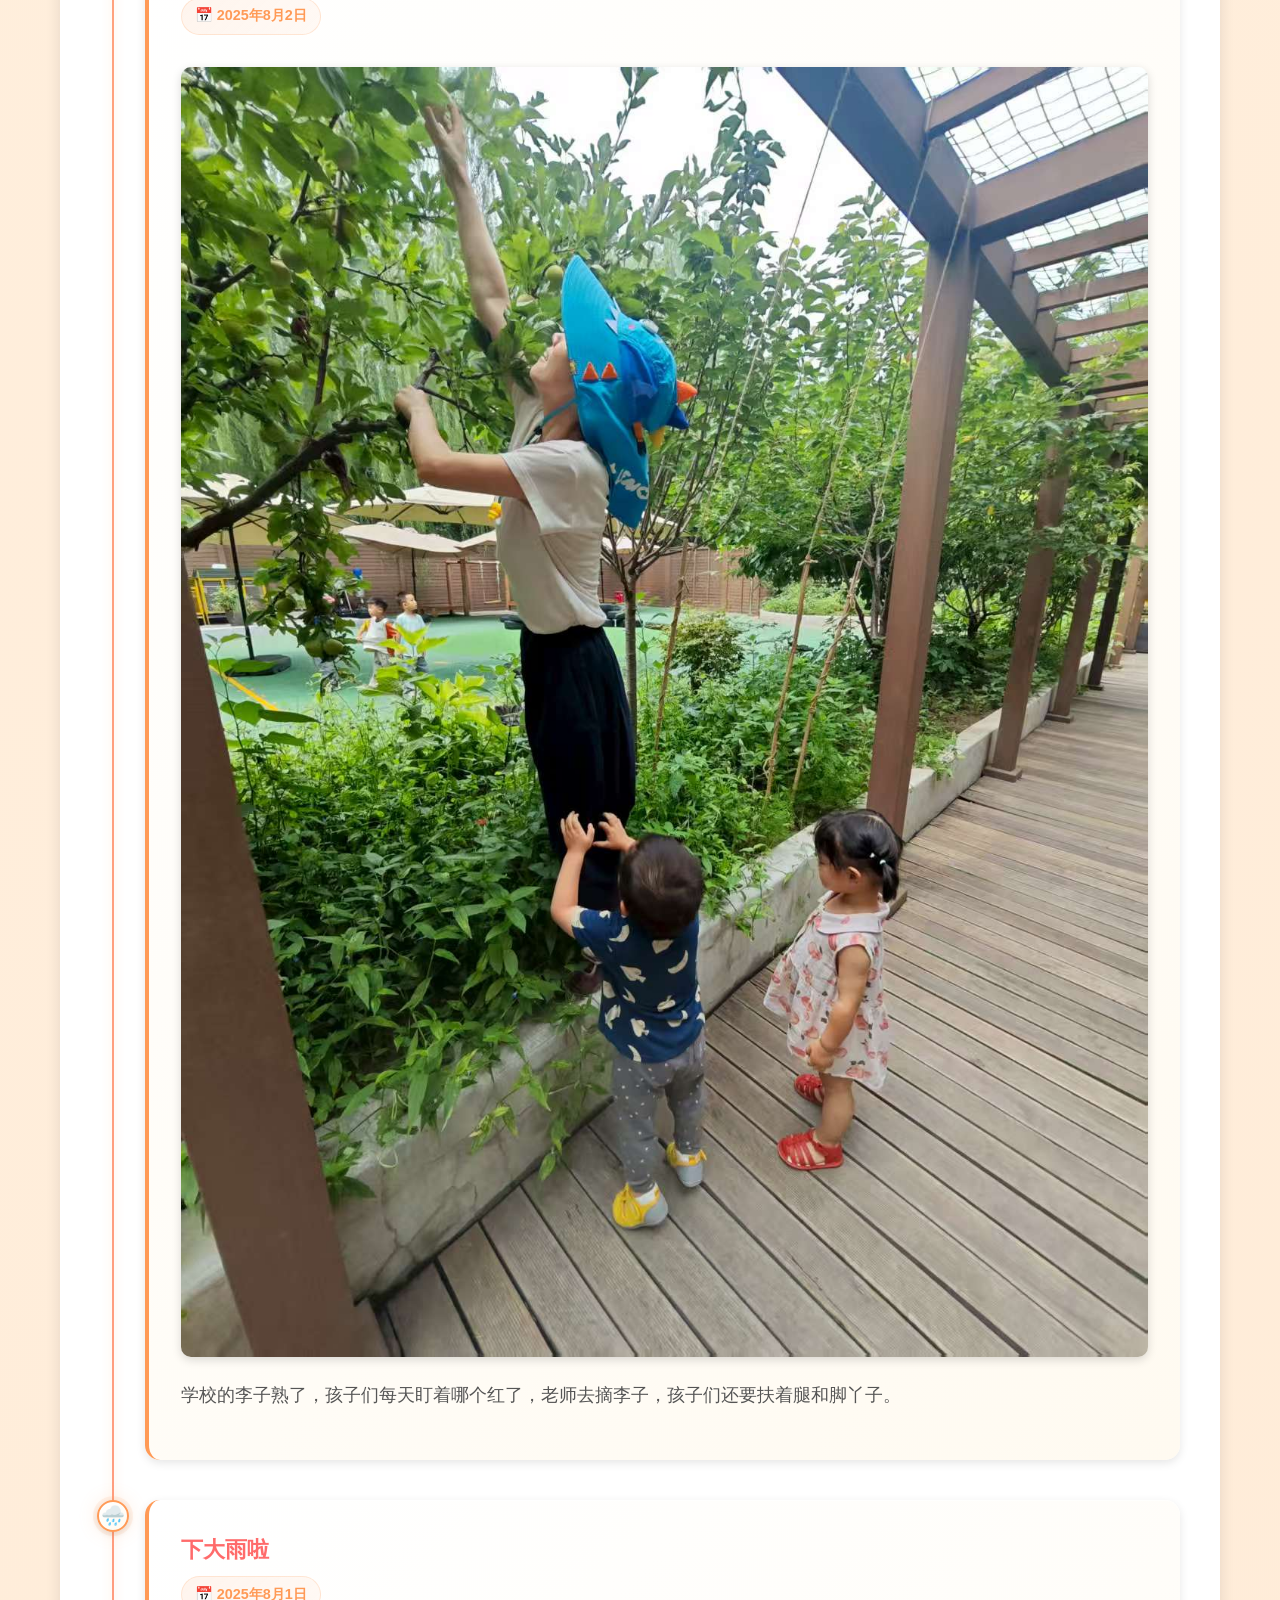
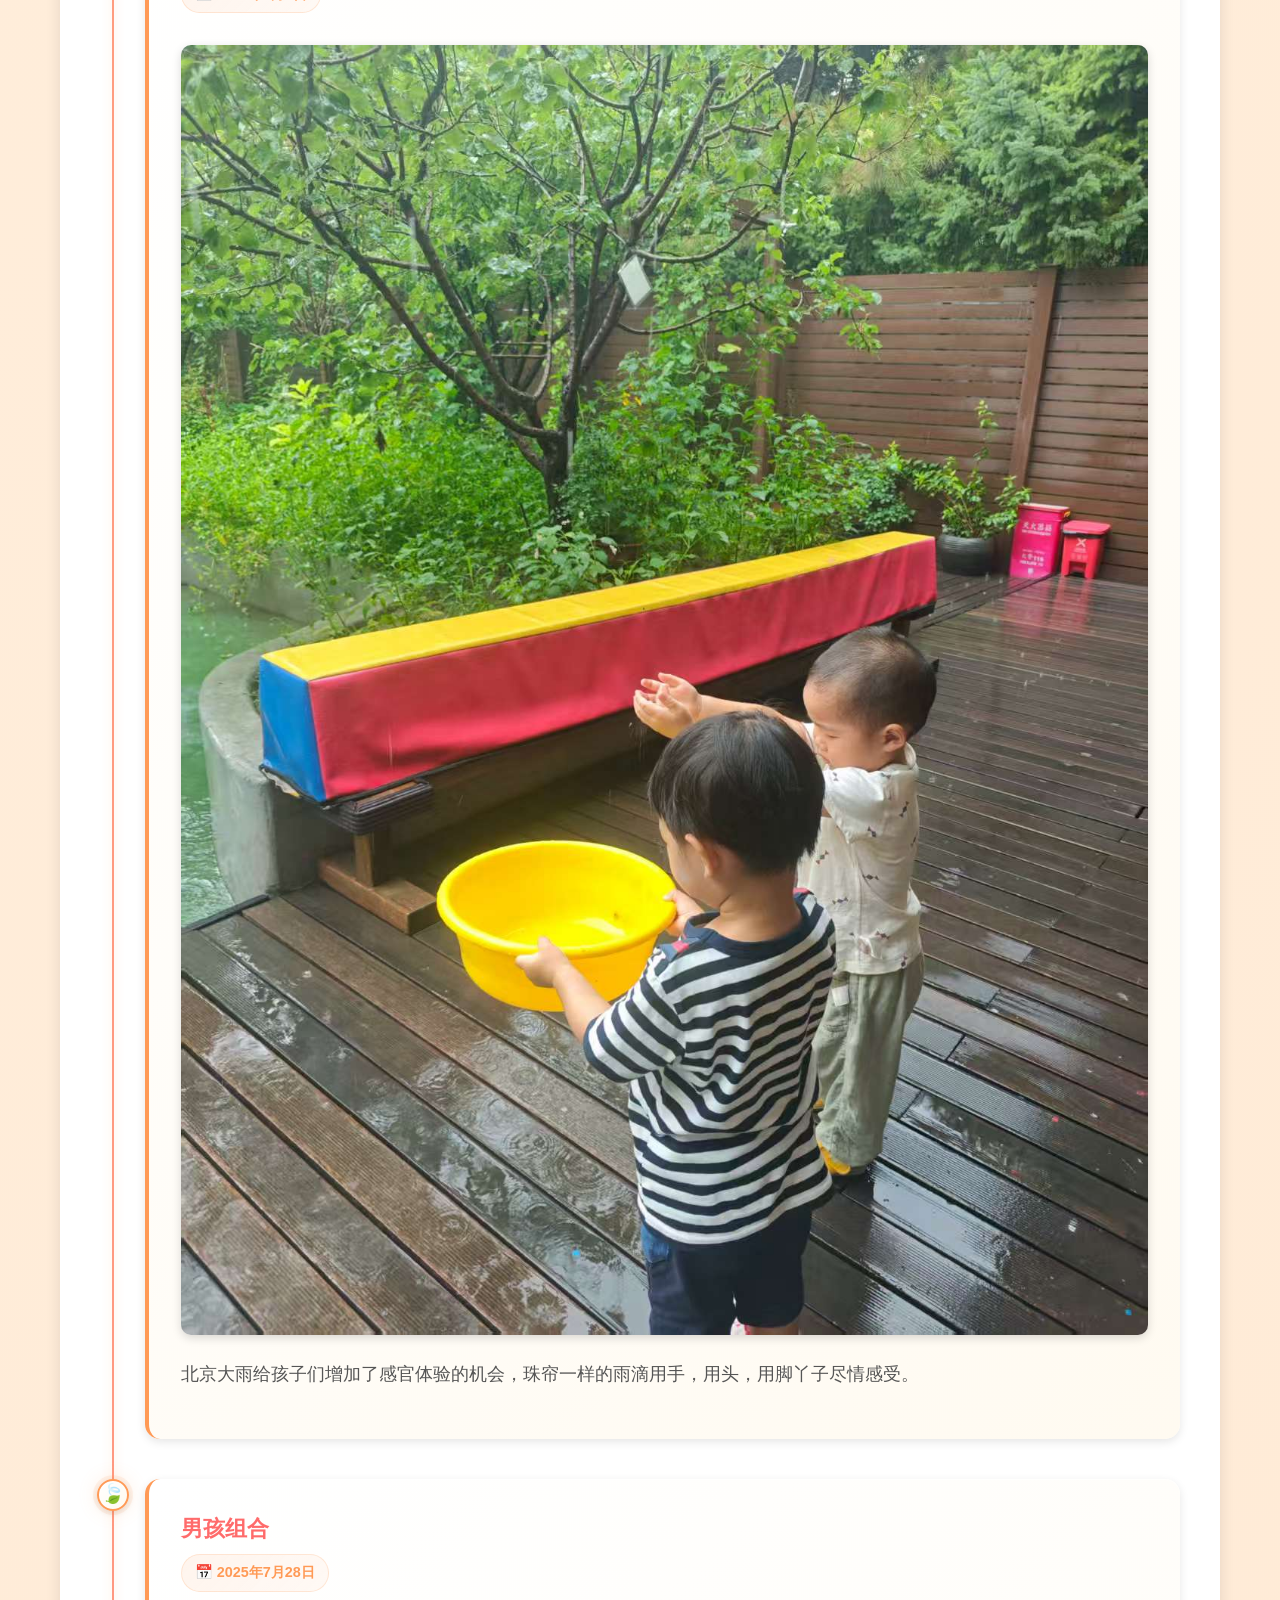
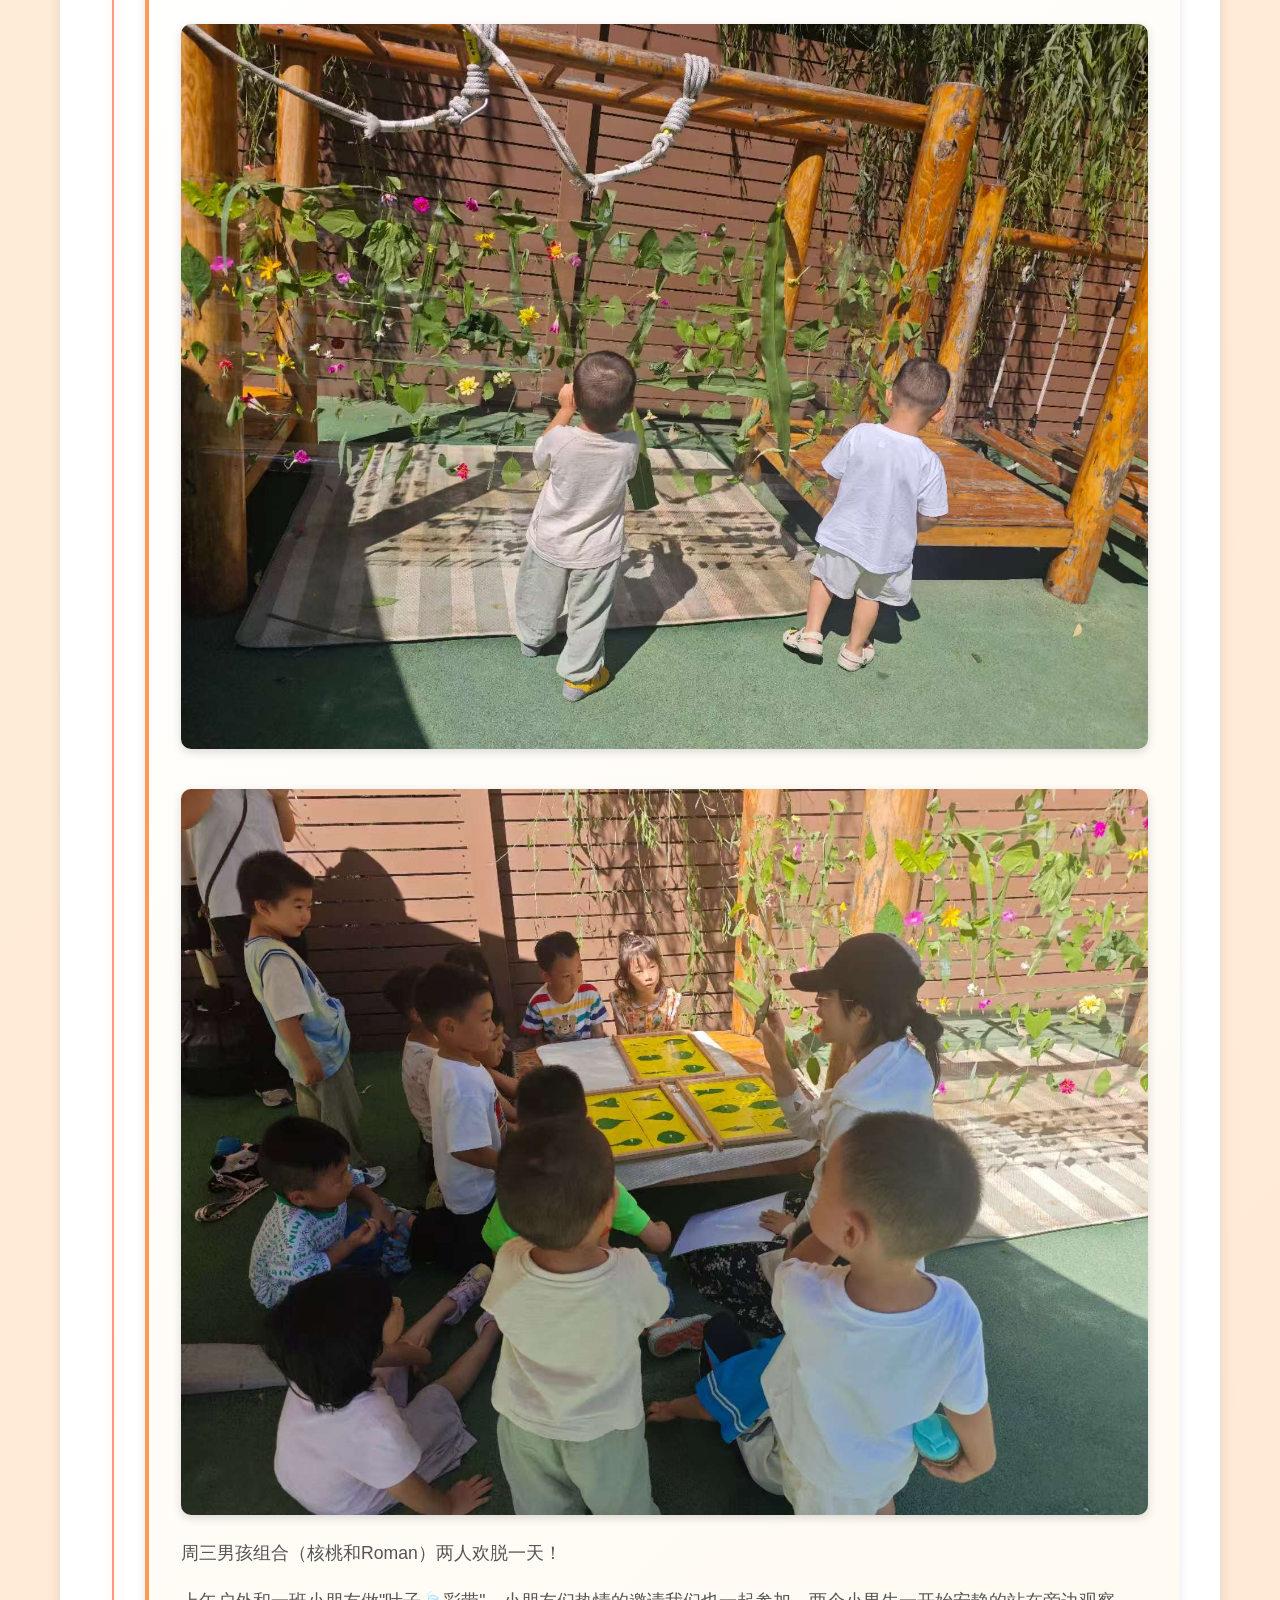
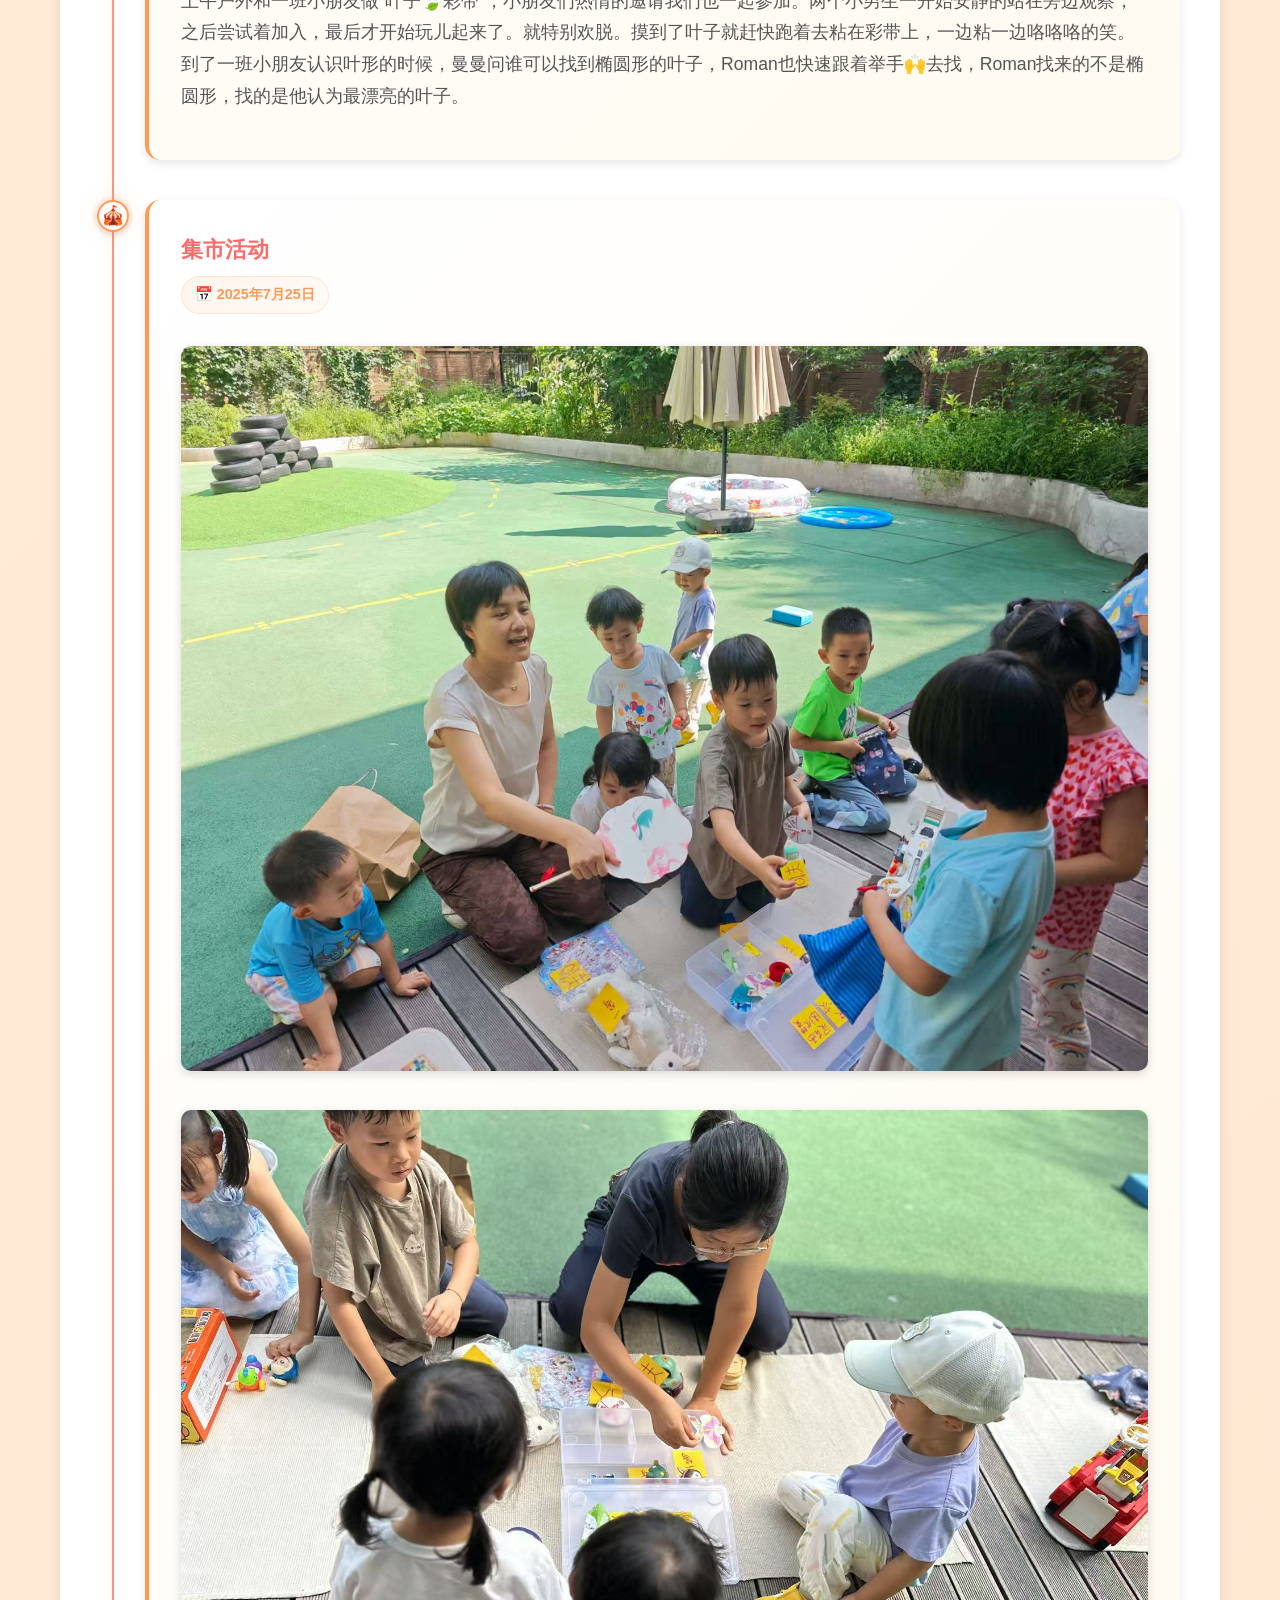
==== commit 7b8b939e: "update" ====
--- a/friends.html
+++ b/friends.html
@@ -57,7 +57,7 @@
 
         <section id="stories" class="section">
             <h2>友谊故事</h2>
-            <p style="text-align: center; color: #ff9a56; font-size: 1.1rem; margin-bottom: 2.5rem; font-style: italic;">
+            <p class="timeline-intro">
                 ✨ 滑动指尖，让时光倒流...
             </p>
             <div class="timeline">
@@ -279,7 +279,7 @@
                     </div>
                 </div>
             </div>
-            <p style="text-align: center; color: #ff9a56; font-size: 1.1rem; margin-top: 2.5rem; padding-top: 2rem; border-top: 2px dashed rgba(255, 154, 86, 0.3); font-style: italic;">
+            <p class="timeline-outro">
                 💫 故事未完待续...
             </p>
         </section>
--- a/style.css
+++ b/style.css
@@ -292,6 +292,85 @@
 }
 
 /* Timeline */
+.timeline-intro {
+    text-align: center;
+    color: #ff9a56;
+    font-size: 1.1rem;
+    margin-bottom: 3rem;
+    font-style: italic;
+    opacity: 0;
+    animation: fadeIn 1s ease-out 0.3s forwards;
+    position: relative;
+}
+
+.timeline-intro::before,
+.timeline-intro::after {
+    content: '✨';
+    position: absolute;
+    animation: twinkle 2s ease-in-out infinite;
+}
+
+.timeline-intro::before {
+    left: 20%;
+    animation-delay: 0s;
+}
+
+.timeline-intro::after {
+    right: 20%;
+    animation-delay: 1s;
+}
+
+@keyframes twinkle {
+    0%, 100% {
+        opacity: 0.3;
+        transform: scale(0.8);
+    }
+    50% {
+        opacity: 1;
+        transform: scale(1.2);
+    }
+}
+
+@keyframes fadeIn {
+    from {
+        opacity: 0;
+        transform: translateY(-10px);
+    }
+    to {
+        opacity: 1;
+        transform: translateY(0);
+    }
+}
+
+.timeline-outro {
+    text-align: center;
+    color: #ff9a56;
+    font-size: 1.1rem;
+    margin-top: 2.5rem;
+    padding-top: 2rem;
+    border-top: 2px dashed rgba(255, 154, 86, 0.3);
+    font-style: italic;
+    position: relative;
+}
+
+.timeline-outro::after {
+    content: '→';
+    position: absolute;
+    right: 30%;
+    animation: moveForward 2s ease-in-out infinite;
+}
+
+@keyframes moveForward {
+    0%, 100% {
+        opacity: 0.5;
+        transform: translateX(0);
+    }
+    50% {
+        opacity: 1;
+        transform: translateX(10px);
+    }
+}
+
 .timeline {
     position: relative;
     padding: 2rem 0;
@@ -306,14 +385,58 @@
     top: 0;
     bottom: 0;
     width: 2px;
-    background: linear-gradient(180deg, #ff9a56 0%, #ff6b6b 100%);
+    background: linear-gradient(180deg, 
+        rgba(255, 154, 86, 0.3) 0%, 
+        rgba(255, 154, 86, 0.8) 20%,
+        rgba(255, 107, 107, 0.8) 80%,
+        rgba(255, 107, 107, 0.3) 100%);
     border-radius: 1px;
+    box-shadow: 0 0 10px rgba(255, 154, 86, 0.3);
+}
+
+.timeline::after {
+    content: '✨';
+    position: absolute;
+    left: 4px;
+    top: 0;
+    font-size: 1rem;
+    animation: sparkle 3s ease-in-out infinite;
+}
+
+@keyframes sparkle {
+    0%, 100% {
+        opacity: 0;
+        transform: translateY(0) scale(0.8);
+    }
+    50% {
+        opacity: 1;
+        transform: translateY(20px) scale(1.2);
+    }
 }
 
 .timeline-item {
     position: relative;
     padding-left: 45px;
     margin-bottom: 2.5rem;
+    animation: fadeInUp 0.6s ease-out backwards;
+}
+
+.timeline-item:nth-child(1) { animation-delay: 0.1s; }
+.timeline-item:nth-child(2) { animation-delay: 0.15s; }
+.timeline-item:nth-child(3) { animation-delay: 0.2s; }
+.timeline-item:nth-child(4) { animation-delay: 0.25s; }
+.timeline-item:nth-child(5) { animation-delay: 0.3s; }
+.timeline-item:nth-child(n+6) { animation-delay: 0.35s; }
+
+@keyframes fadeInUp {
+    from {
+        opacity: 0;
+        transform: translateY(30px);
+    }
+    to {
+        opacity: 1;
+        transform: translateY(0);
+    }
 }
 
 .timeline-marker {
@@ -321,29 +444,74 @@
     left: -3px;
     width: 32px;
     height: 32px;
-    background: white;
+    background: linear-gradient(135deg, #fff 0%, #fffaf0 100%);
     border: 2px solid #ff9a56;
     border-radius: 50%;
     display: flex;
     align-items: center;
     justify-content: center;
     font-size: 1.2rem;
-    box-shadow: 0 2px 6px rgba(0, 0, 0, 0.1);
+    box-shadow: 
+        0 2px 6px rgba(0, 0, 0, 0.1),
+        0 0 0 4px rgba(255, 154, 86, 0.1),
+        0 0 20px rgba(255, 154, 86, 0.2);
     z-index: 10;
+    animation: pulse 2s ease-in-out infinite;
+}
+
+@keyframes pulse {
+    0%, 100% {
+        box-shadow: 
+            0 2px 6px rgba(0, 0, 0, 0.1),
+            0 0 0 4px rgba(255, 154, 86, 0.1),
+            0 0 20px rgba(255, 154, 86, 0.2);
+    }
+    50% {
+        box-shadow: 
+            0 2px 8px rgba(0, 0, 0, 0.15),
+            0 0 0 6px rgba(255, 154, 86, 0.2),
+            0 0 30px rgba(255, 154, 86, 0.4);
+    }
 }
 
 .timeline-content {
-    background: white;
+    background: linear-gradient(135deg, 
+        rgba(255, 255, 255, 0.95) 0%, 
+        rgba(255, 250, 240, 0.95) 100%);
     padding: 2rem;
     border-radius: 15px;
-    box-shadow: 0 3px 10px rgba(0, 0, 0, 0.1);
+    box-shadow: 
+        0 3px 10px rgba(0, 0, 0, 0.1),
+        inset 0 1px 0 rgba(255, 255, 255, 0.6);
     border-left: 4px solid #ff9a56;
-    transition: all 0.3s ease;
+    transition: all 0.4s cubic-bezier(0.4, 0, 0.2, 1);
+    position: relative;
+    overflow: hidden;
+}
+
+.timeline-content::before {
+    content: '';
+    position: absolute;
+    top: -50%;
+    right: -50%;
+    width: 200%;
+    height: 200%;
+    background: radial-gradient(circle, rgba(255, 154, 86, 0.1) 0%, transparent 70%);
+    opacity: 0;
+    transition: opacity 0.4s ease;
+}
+
+.timeline-content:hover::before {
+    opacity: 1;
 }
 
 .timeline-content:hover {
-    transform: translateX(5px);
-    box-shadow: 0 5px 20px rgba(0, 0, 0, 0.15);
+    transform: translateX(8px) scale(1.01);
+    box-shadow: 
+        0 8px 25px rgba(255, 154, 86, 0.2),
+        0 0 40px rgba(255, 154, 86, 0.1),
+        inset 0 1px 0 rgba(255, 255, 255, 0.8);
+    border-left-width: 5px;
 }
 
 .timeline-content h3 {
@@ -353,10 +521,22 @@
 }
 
 .timeline-content .date {
+    display: inline-block;
     color: #ff9a56;
     font-weight: 600;
     font-size: 0.9rem;
     margin-bottom: 1rem;
+    padding: 0.3rem 0.8rem;
+    background: linear-gradient(135deg, rgba(255, 154, 86, 0.1) 0%, rgba(255, 154, 86, 0.05) 100%);
+    border-radius: 20px;
+    border: 1px solid rgba(255, 154, 86, 0.2);
+    transition: all 0.3s ease;
+}
+
+.timeline-content:hover .date {
+    background: linear-gradient(135deg, rgba(255, 154, 86, 0.15) 0%, rgba(255, 154, 86, 0.08) 100%);
+    border-color: rgba(255, 154, 86, 0.3);
+    transform: translateY(-2px);
 }
 
 .timeline-content p {
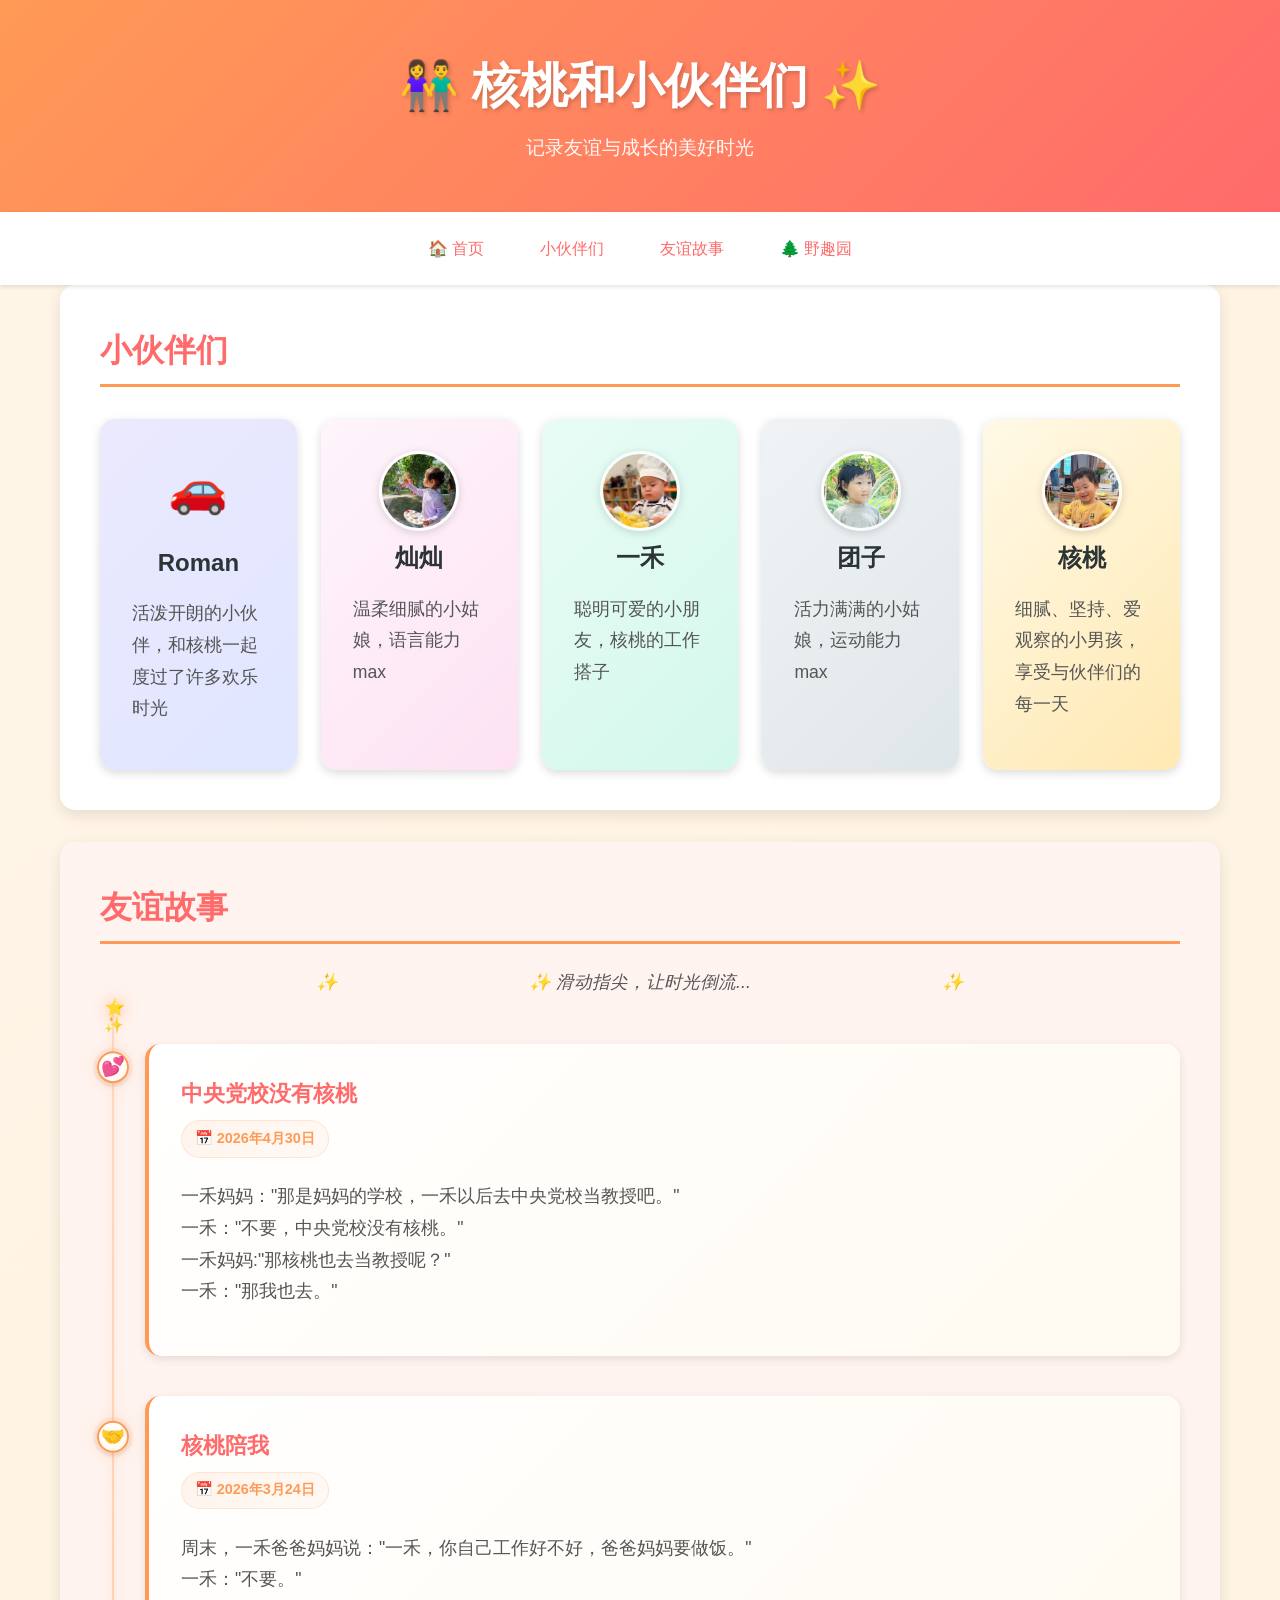
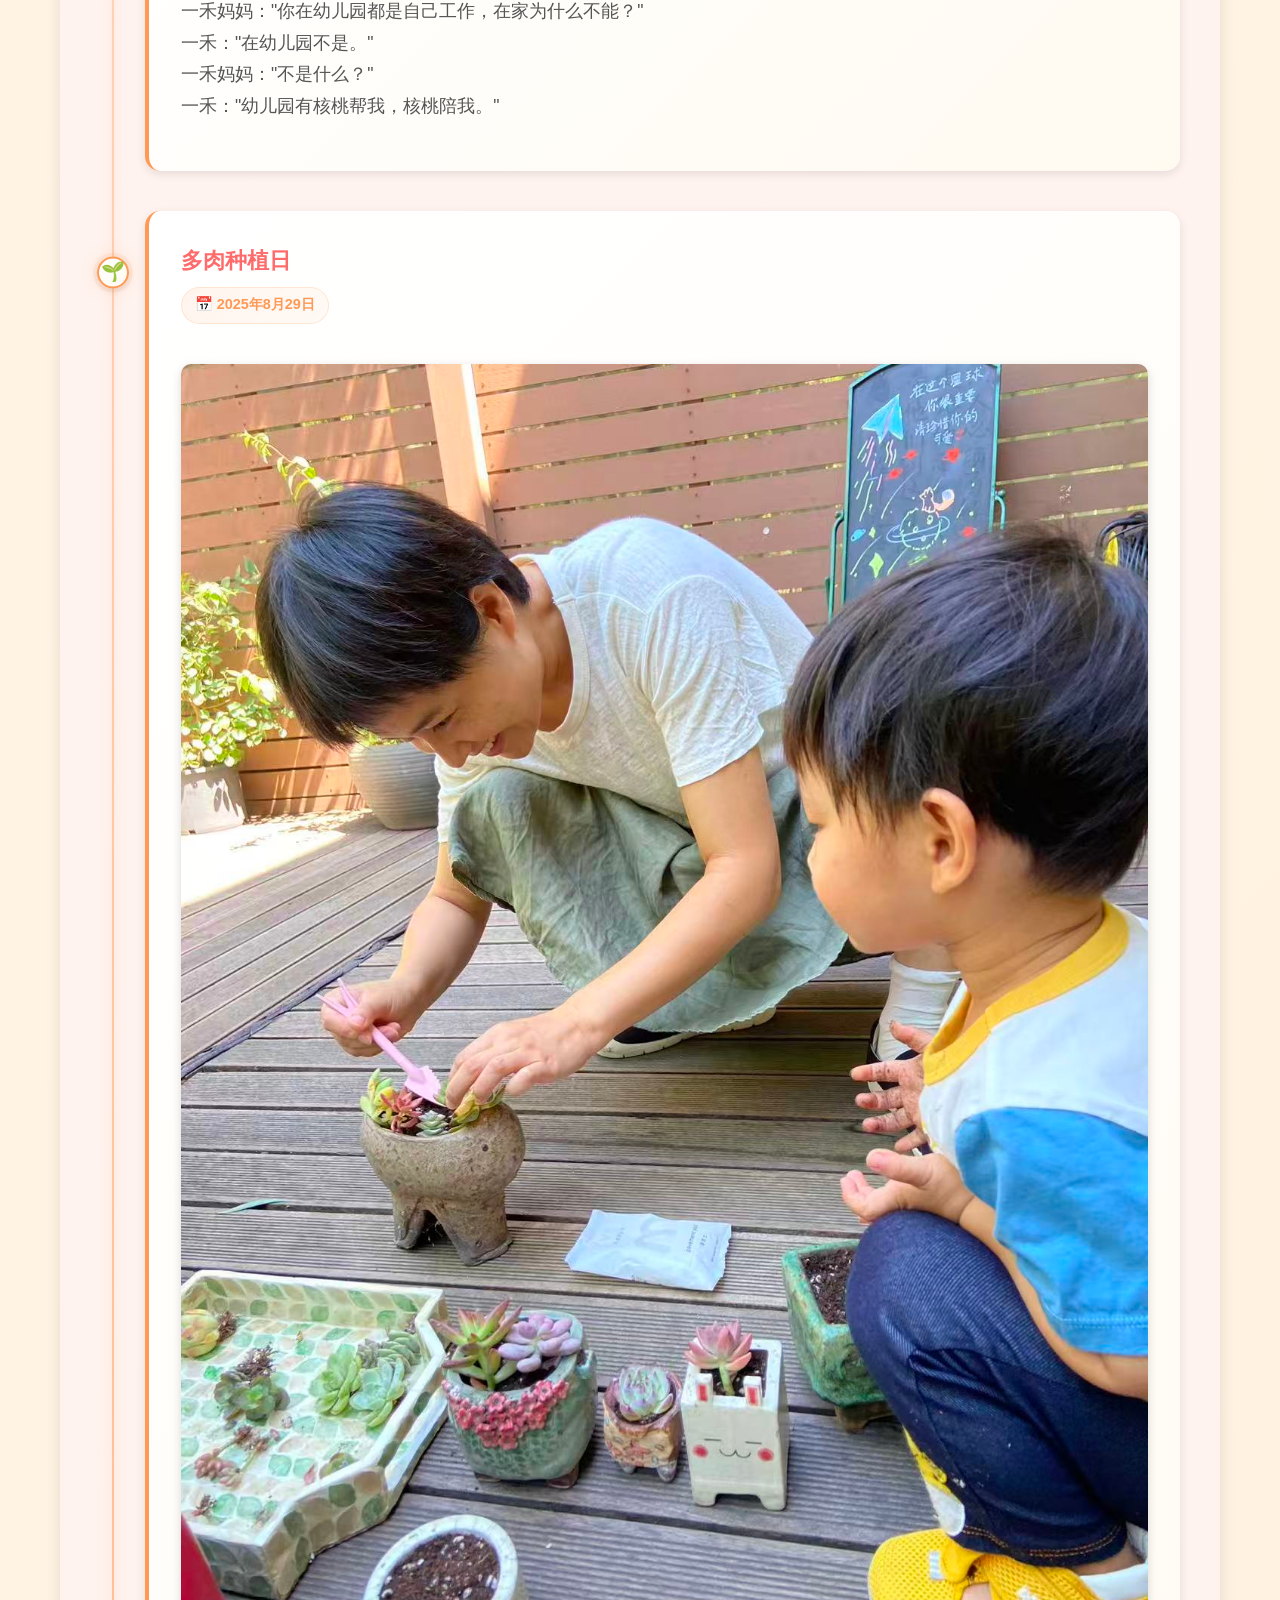
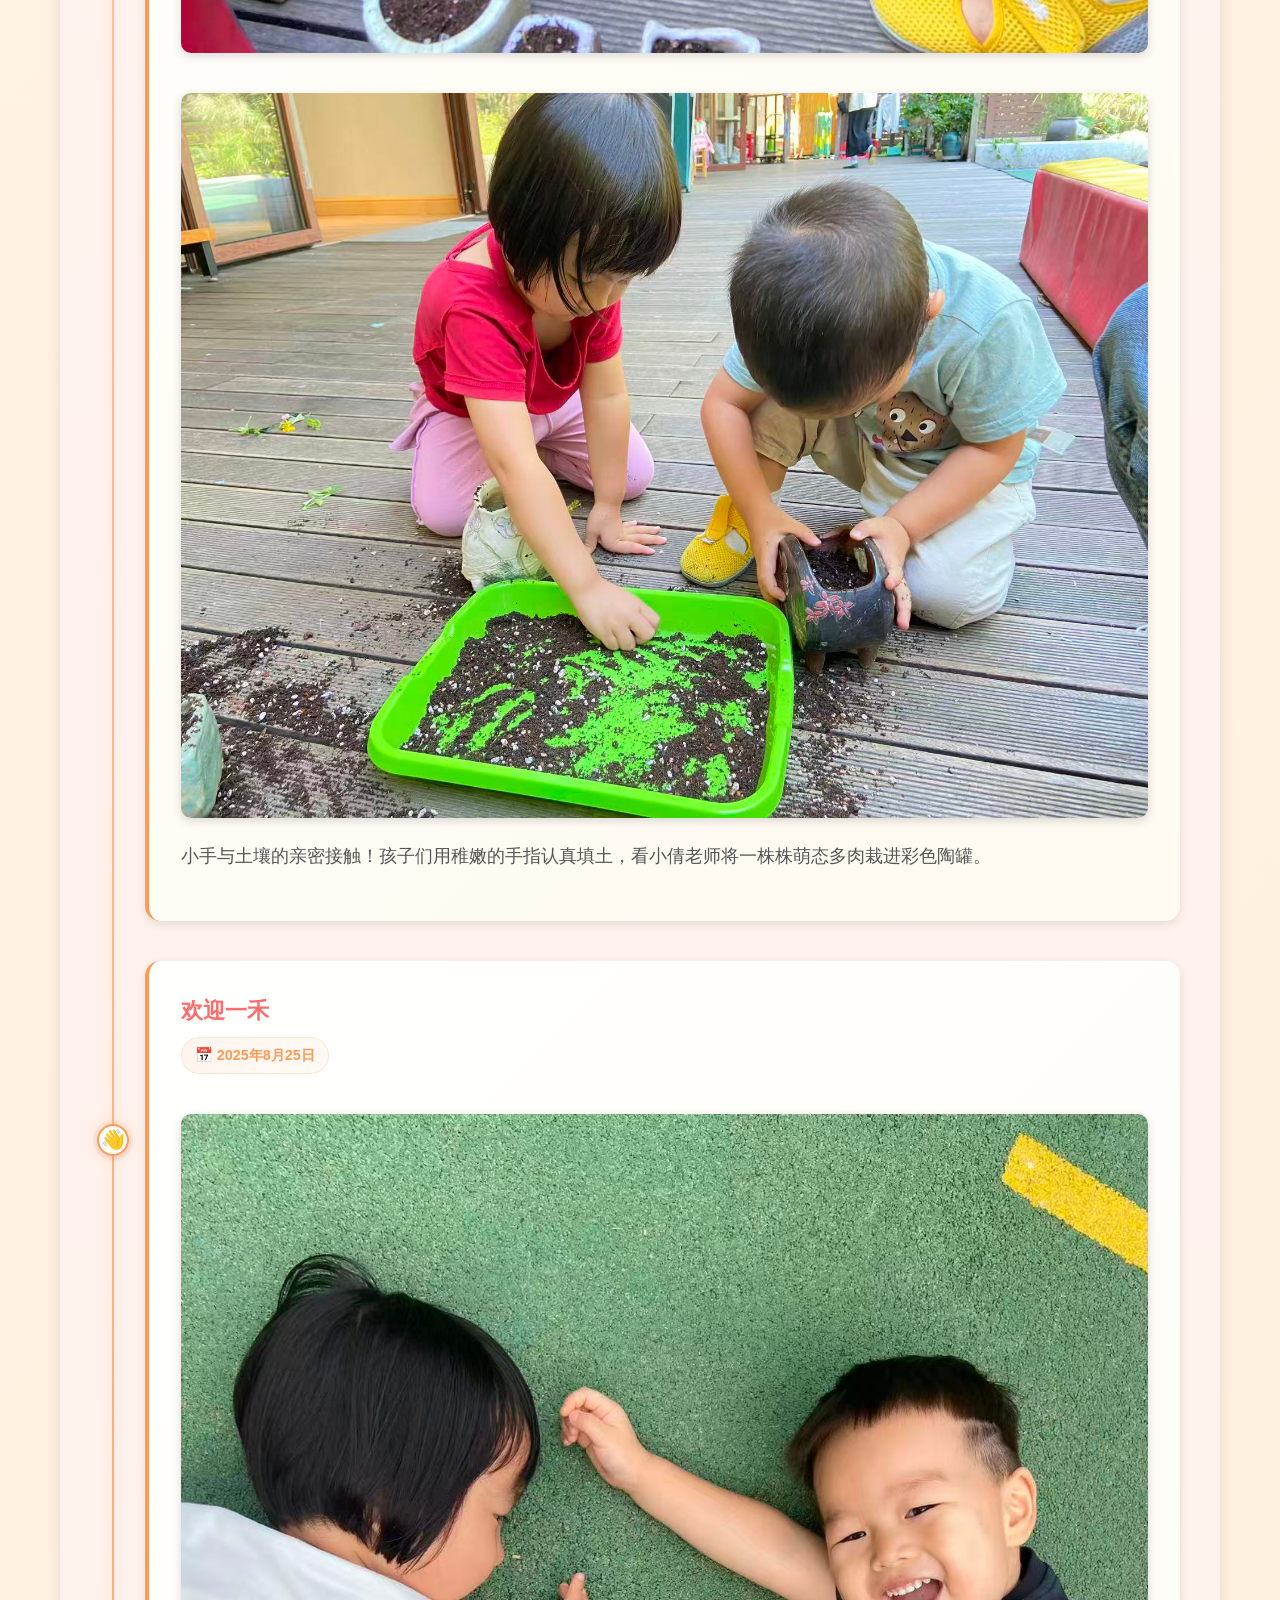
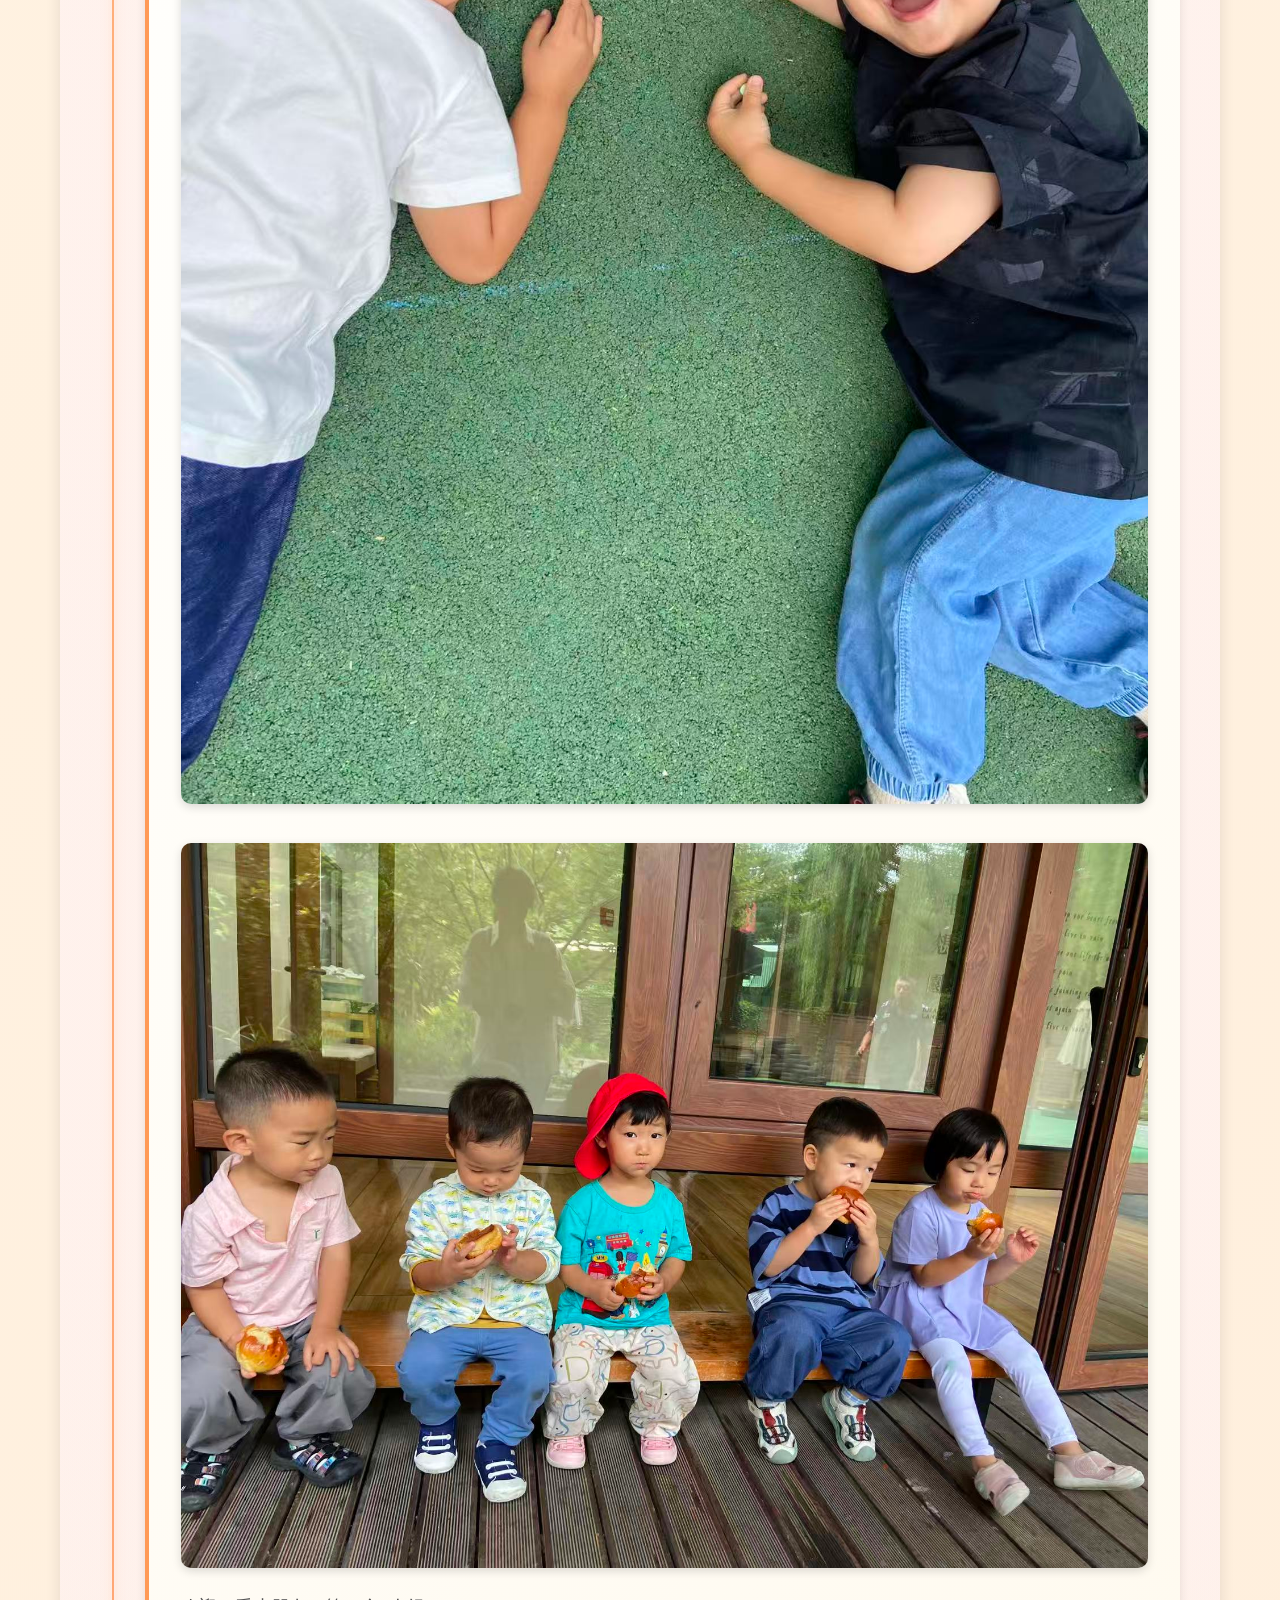
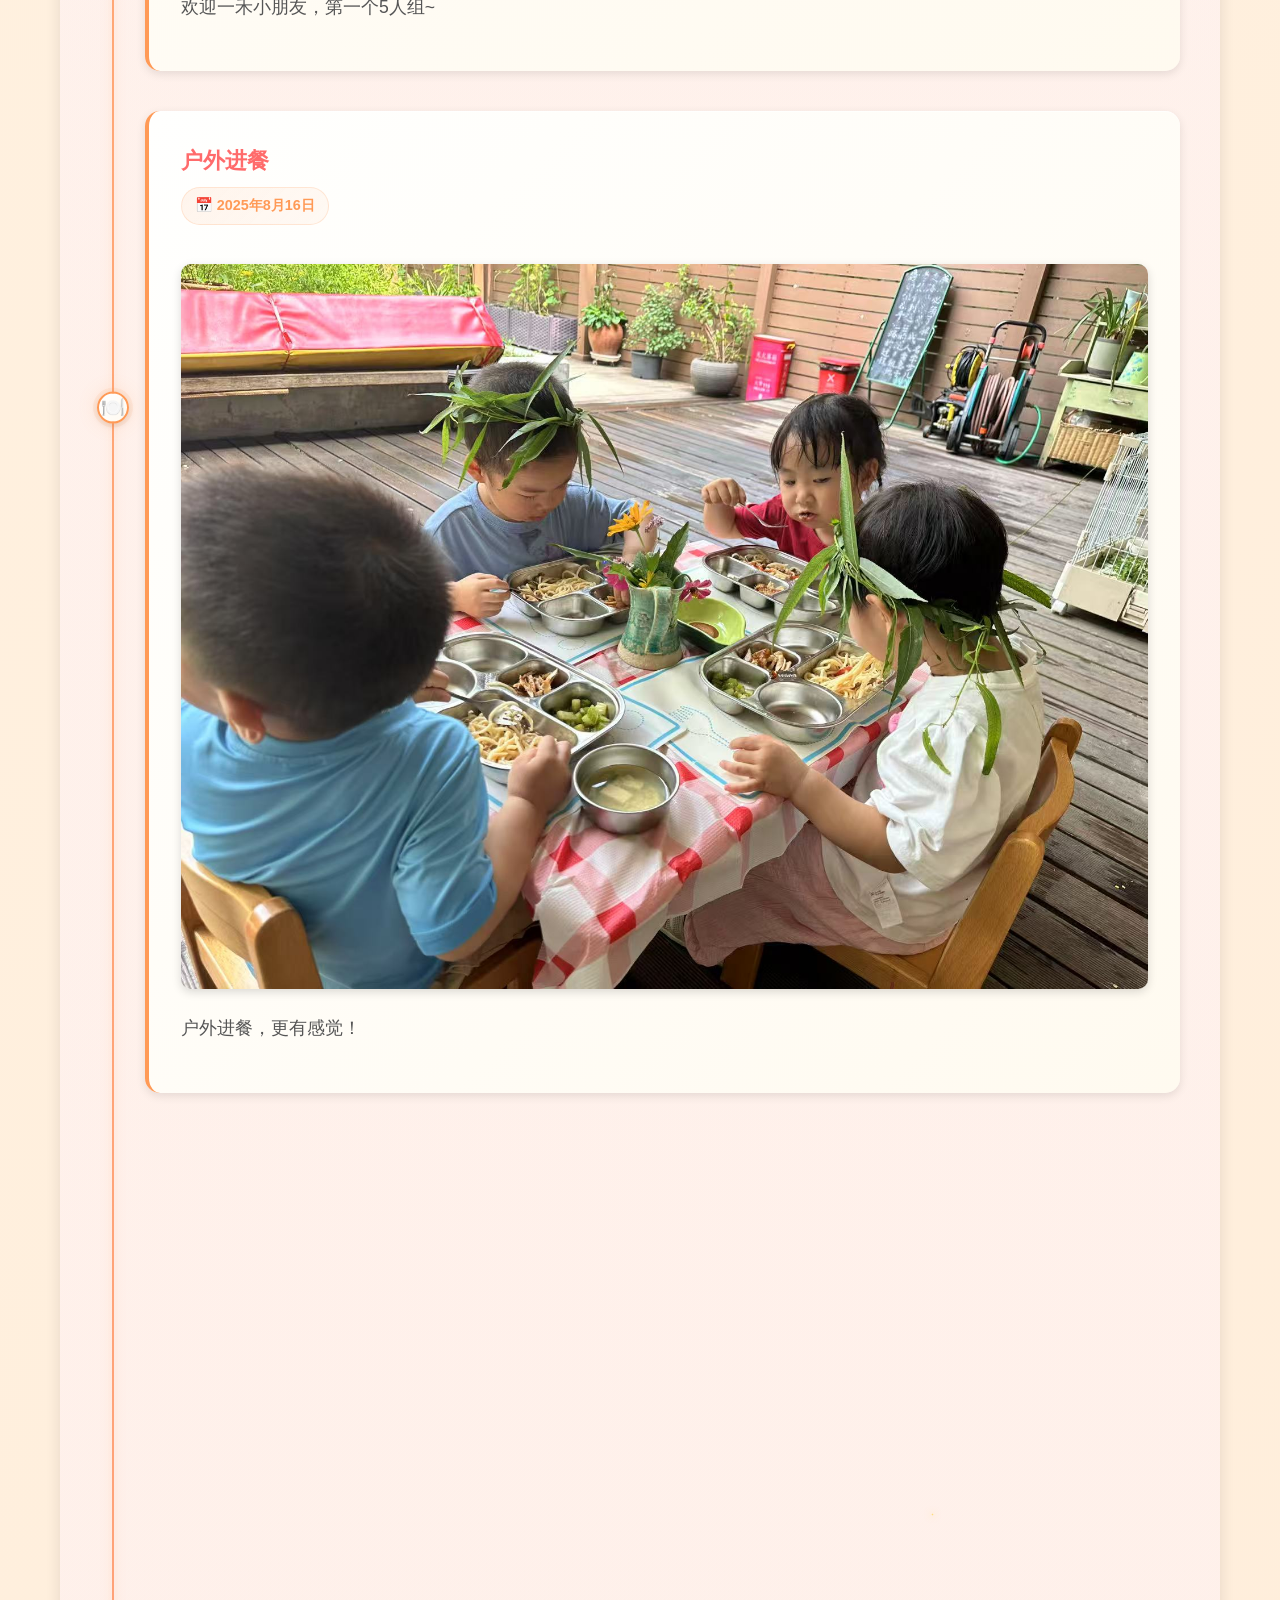
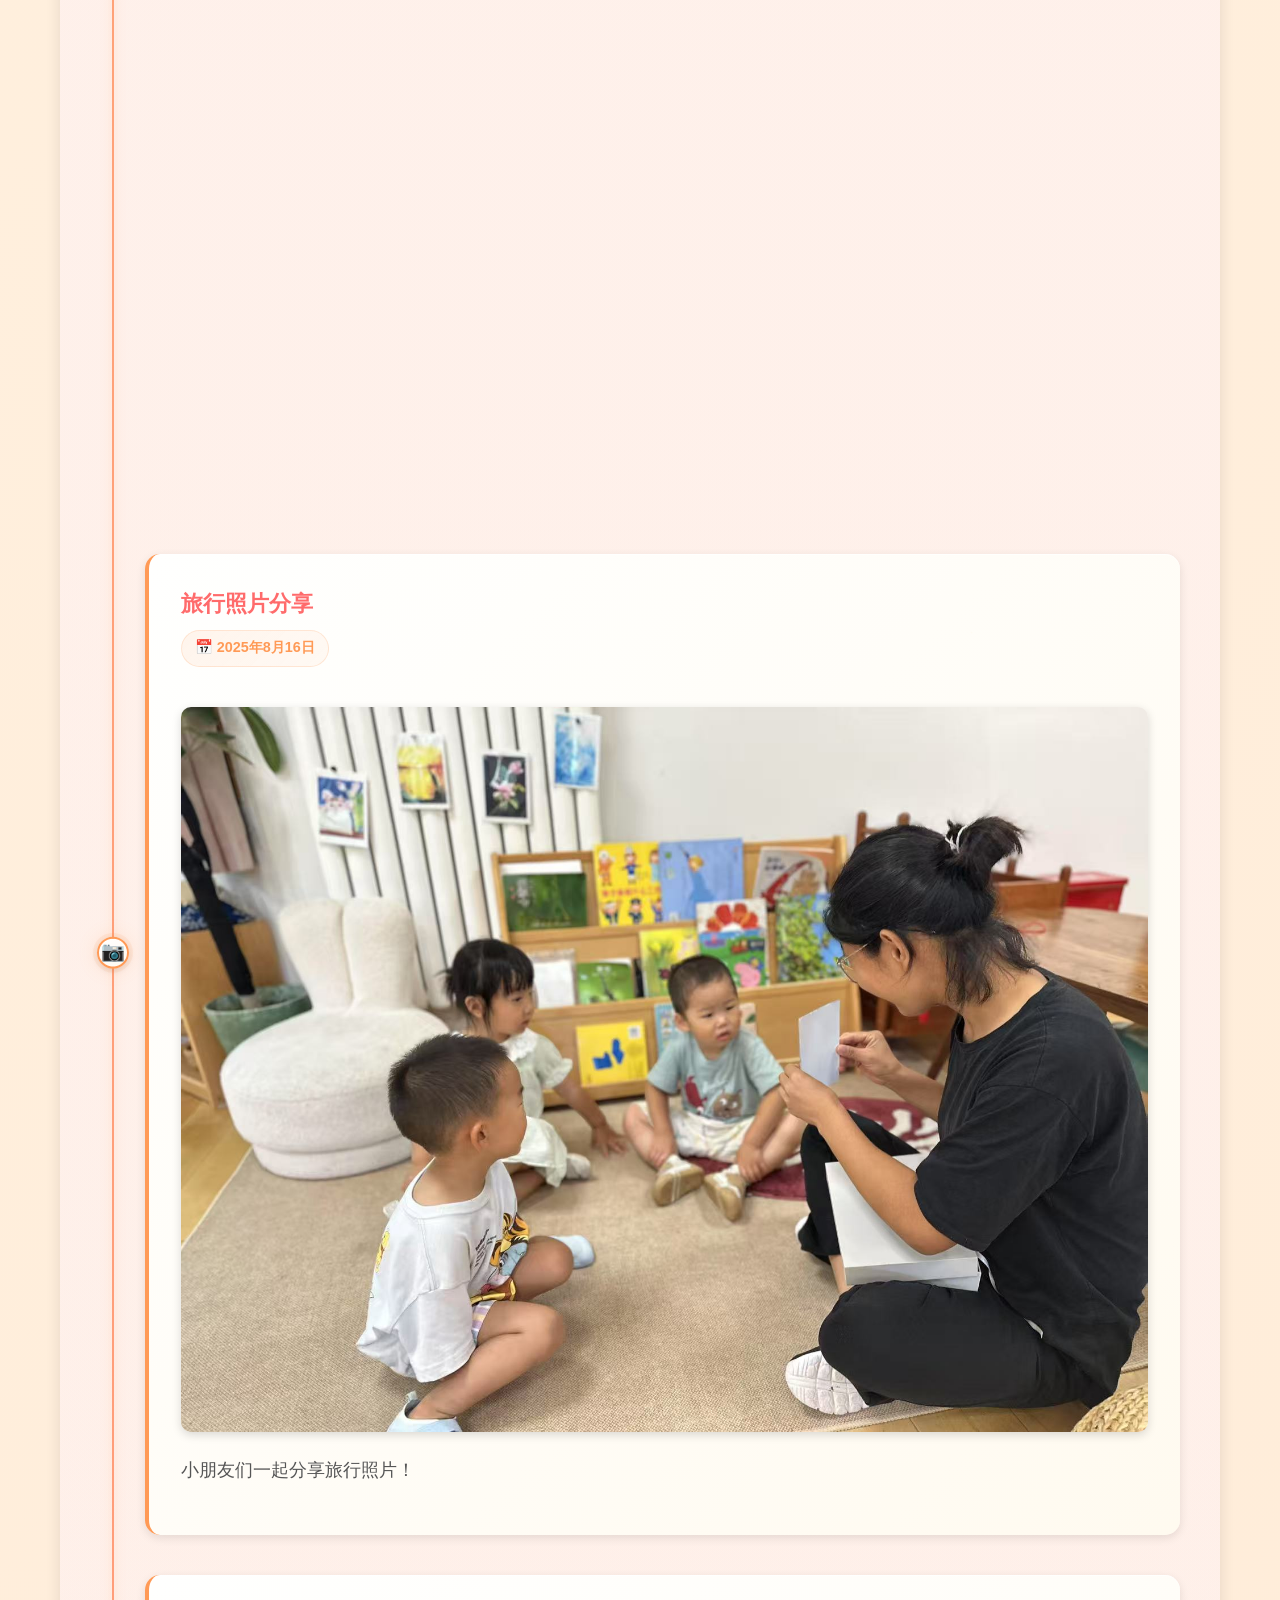
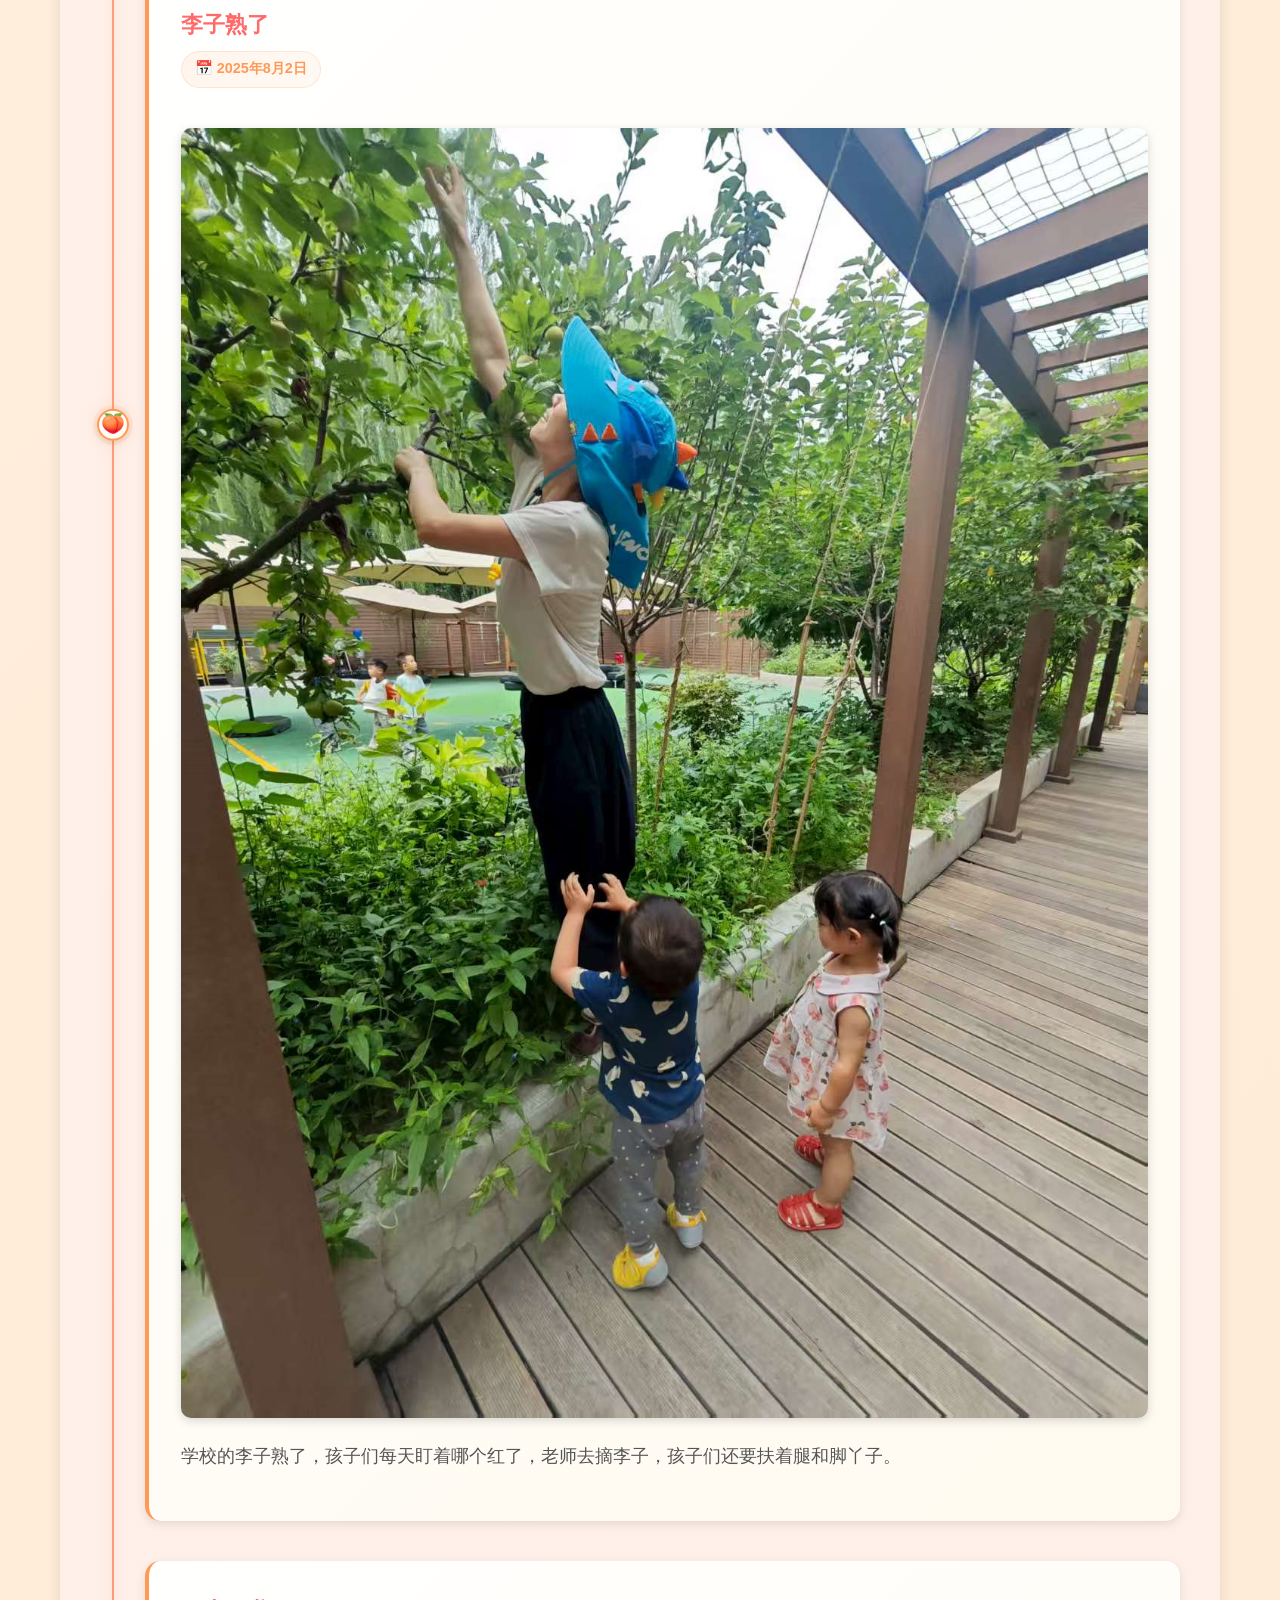
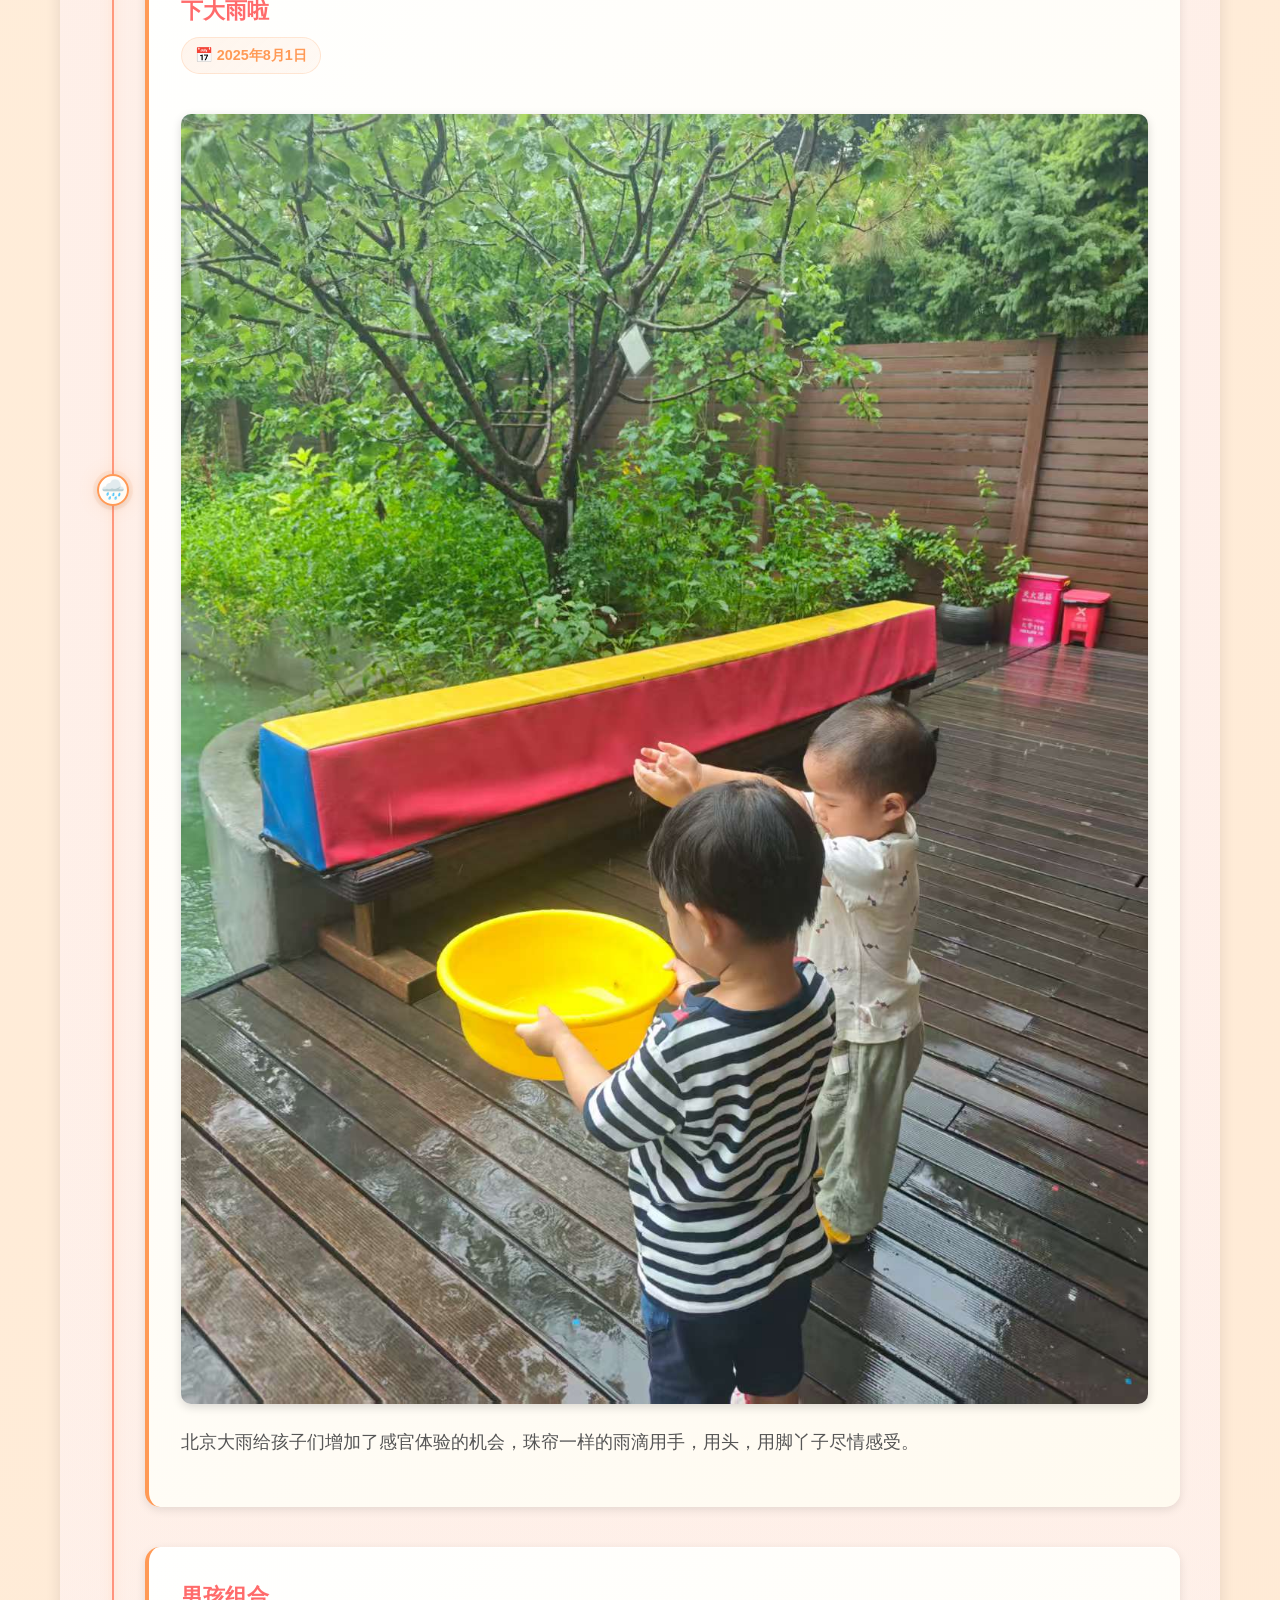
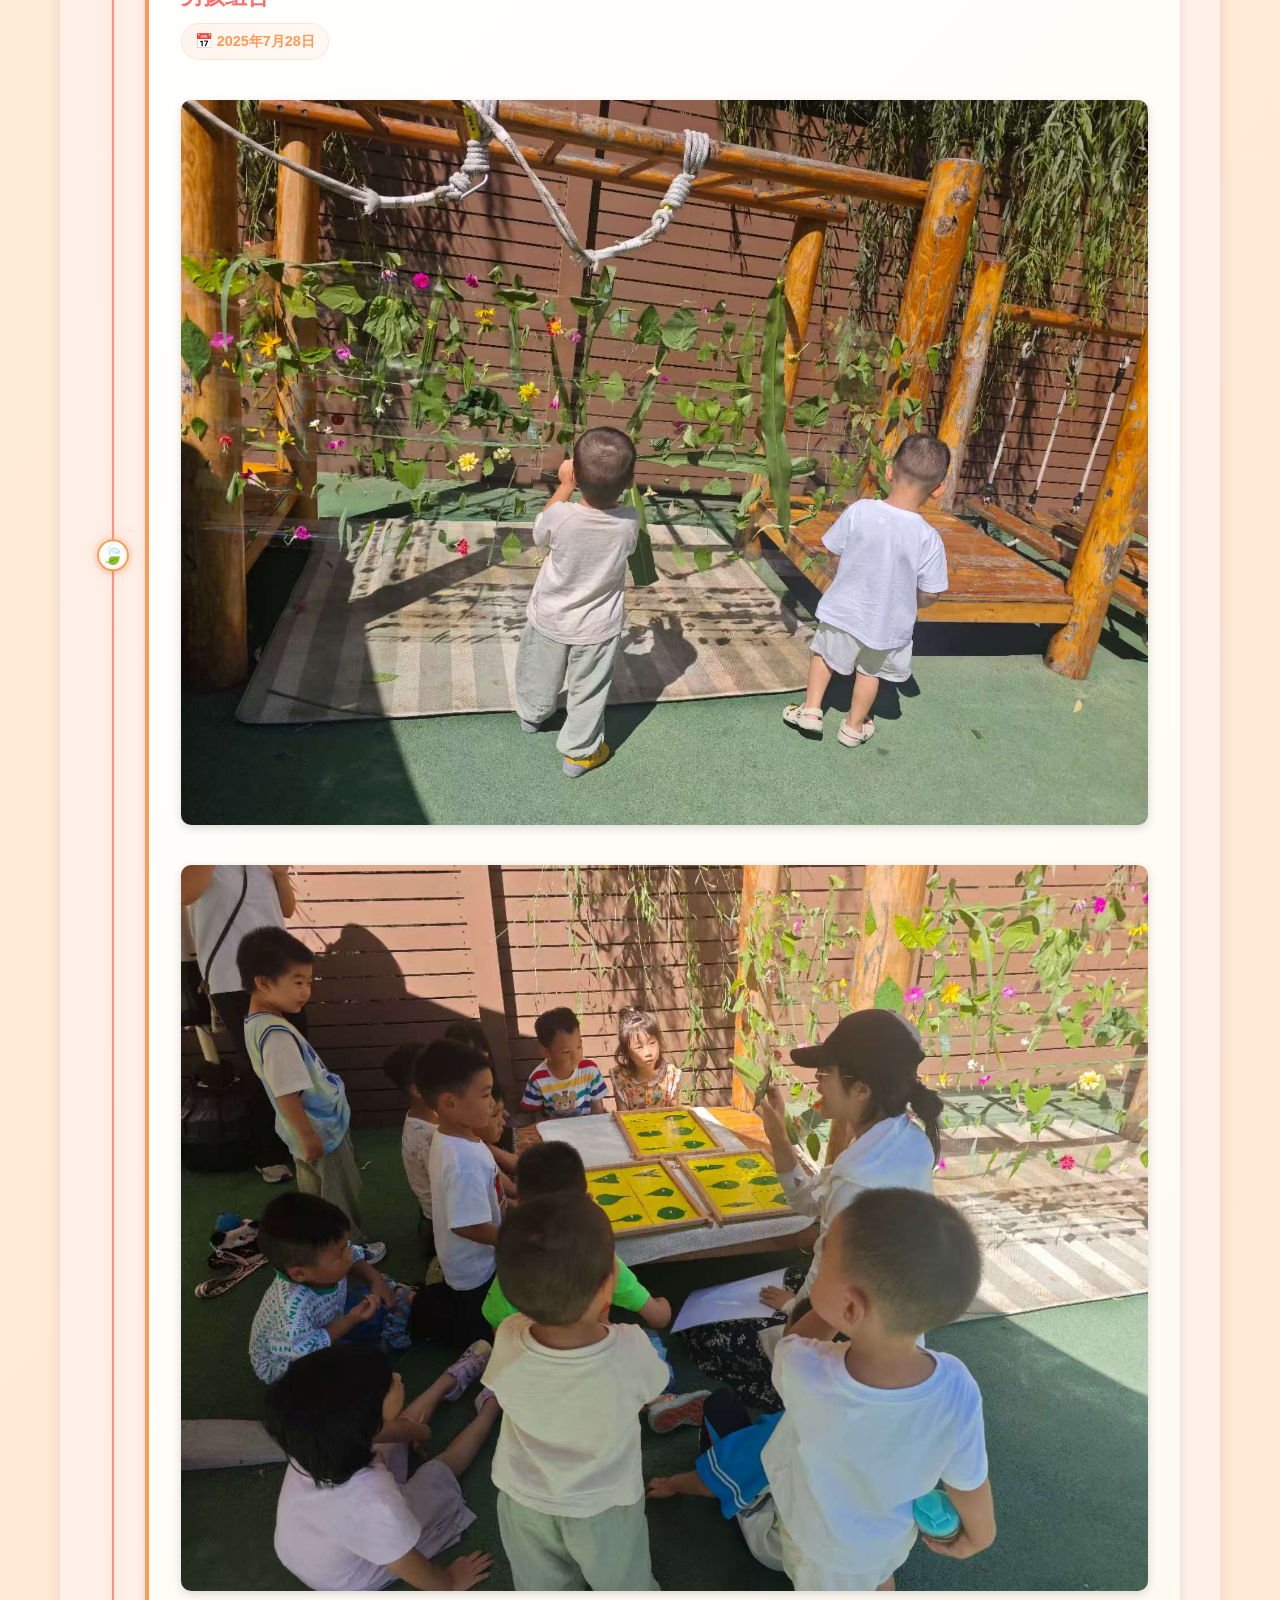
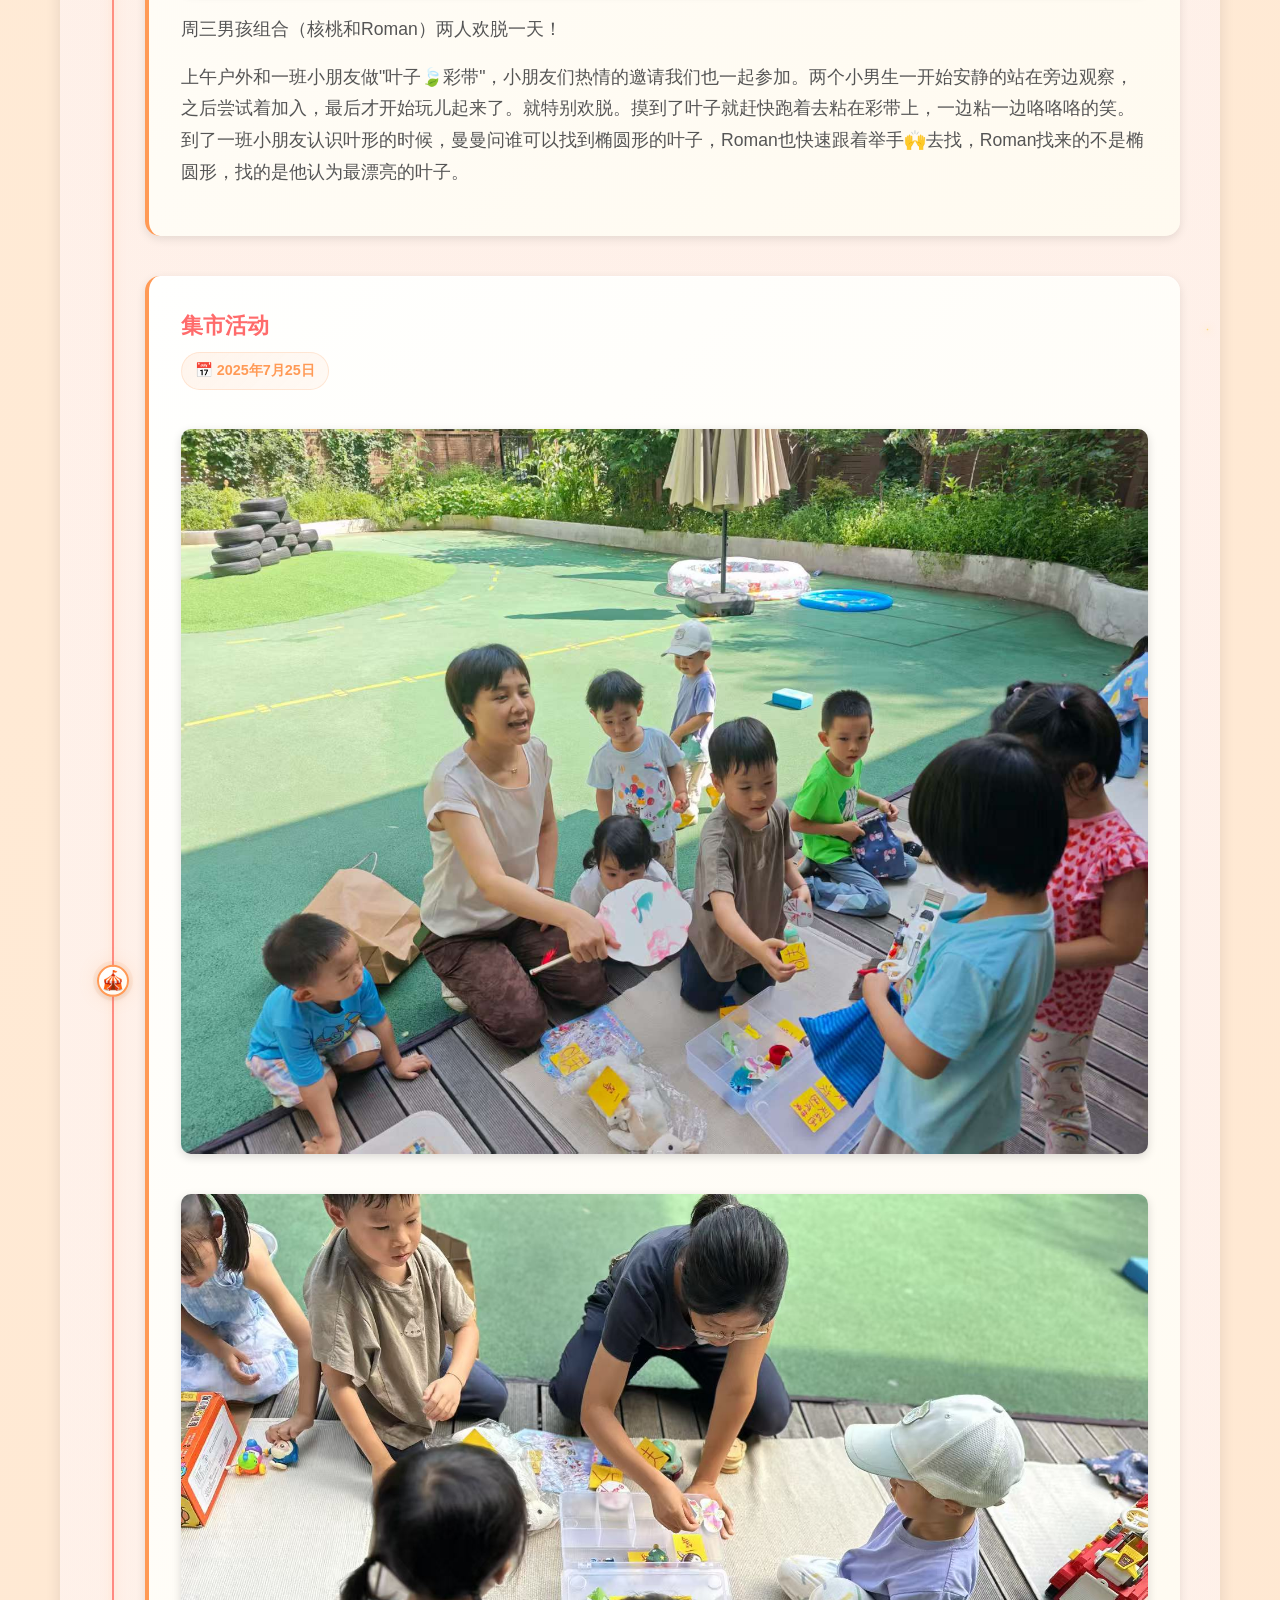
==== commit 47f389bc: "update" ====
--- a/friends.html
+++ b/friends.html
@@ -40,7 +40,7 @@
                 <div class="card card-observe">
                     <img src="image/avatars/yihe_avatar.jpg" alt="一禾" class="kid-avatar">
                     <h3>一禾</h3>
-                    <p class="friend-desc">聪明可爱的小朋友，核桃的工作搭子/p>
+                    <p class="friend-desc">聪明可爱的小朋友，核桃的工作搭子</p>
                 </div>
                 <div class="card card-simple">
                     <img src="image/avatars/tuanzi_avatar.jpg" alt="团子" class="kid-avatar">
@@ -311,6 +311,95 @@
                 behavior: 'smooth'
             });
         });
+
+        // 时间轴滚动特效
+        const timeline = document.querySelector('.timeline');
+        const timelineItems = document.querySelectorAll('.timeline-item');
+        const storiesSection = document.getElementById('stories');
+        
+        // 创建滚动进度指示器
+        const progressIndicator = document.createElement('div');
+        progressIndicator.className = 'timeline-progress';
+        timeline.appendChild(progressIndicator);
+
+        // 创建星空粒子背景
+        const starsContainer = document.createElement('div');
+        starsContainer.className = 'stars-container';
+        storiesSection.insertBefore(starsContainer, storiesSection.firstChild);
+        
+        for (let i = 0; i < 30; i++) {
+            const star = document.createElement('div');
+            star.className = 'star';
+            star.style.left = `${Math.random() * 100}%`;
+            star.style.top = `${Math.random() * 100}%`;
+            star.style.animationDelay = `${Math.random() * 3}s`;
+            star.style.animationDuration = `${2 + Math.random() * 2}s`;
+            starsContainer.appendChild(star);
+        }
+
+        // 滚动时更新进度和动画
+        window.addEventListener('scroll', () => {
+            const timelineRect = timeline.getBoundingClientRect();
+            const scrollProgress = Math.max(0, Math.min(1, -timelineRect.top / (timelineRect.height - window.innerHeight)));
+            
+            // 更新进度条
+            progressIndicator.style.height = `${scrollProgress * 100}%`;
+            
+            // 色彩渐变过渡（从暖色到冷色）
+            const hue = 15 + scrollProgress * 60; // 从橙色(15)到紫色(75)
+            storiesSection.style.setProperty('--scroll-hue', hue);
+            
+            // 视差滚动效果
+            starsContainer.style.transform = `translateY(${scrollProgress * 50}px)`;
+            
+            // 检测每个时间轴项目是否进入视口
+            timelineItems.forEach((item, index) => {
+                const rect = item.getBoundingClientRect();
+                const isVisible = rect.top < window.innerHeight * 0.8 && rect.bottom > 0;
+                
+                if (isVisible && !item.classList.contains('visible')) {
+                    item.classList.add('visible');
+                    item.style.animationDelay = `${index * 0.1}s`;
+                    
+                    // 视差效果 - 不同项目移动速度不同
+                    const parallaxSpeed = 0.3 + (index % 3) * 0.1;
+                    item.style.setProperty('--parallax-speed', parallaxSpeed);
+                }
+                
+                // 持续的视差效果
+                if (item.classList.contains('visible')) {
+                    const itemTop = rect.top;
+                    const parallaxOffset = (window.innerHeight - itemTop) * 0.05;
+                    const marker = item.querySelector('.timeline-marker');
+                    if (marker) {
+                        marker.style.transform = `translateY(${-parallaxOffset}px) scale(1)`;
+                    }
+                }
+            });
+        });
+
+        // 3D卡片鼠标跟随效果
+        timelineItems.forEach(item => {
+            const content = item.querySelector('.timeline-content');
+            if (!content) return;
+            
+            item.addEventListener('mousemove', (e) => {
+                const rect = content.getBoundingClientRect();
+                const x = (e.clientX - rect.left) / rect.width;
+                const y = (e.clientY - rect.top) / rect.height;
+                
+                content.style.setProperty('--mouse-x', x);
+                content.style.setProperty('--mouse-y', y);
+            });
+            
+            item.addEventListener('mouseleave', () => {
+                content.style.setProperty('--mouse-x', 0.5);
+                content.style.setProperty('--mouse-y', 0.5);
+            });
+        });
+
+        // 初始触发一次
+        window.dispatchEvent(new Event('scroll'));
     </script>
 </body>
 </html>
--- a/style.css
+++ b/style.css
@@ -292,6 +292,73 @@
 }
 
 /* Timeline */
+/* 星空粒子背景 */
+.stars-container {
+    position: absolute;
+    top: 0;
+    left: 0;
+    width: 100%;
+    height: 100%;
+    pointer-events: none;
+    overflow: hidden;
+    z-index: 0;
+}
+
+.star {
+    position: absolute;
+    width: 3px;
+    height: 3px;
+    background: radial-gradient(circle, rgba(255, 215, 100, 0.8) 0%, transparent 70%);
+    border-radius: 50%;
+    animation: twinkleStar 3s ease-in-out infinite;
+    box-shadow: 0 0 6px rgba(255, 215, 100, 0.5);
+}
+
+@keyframes twinkleStar {
+    0%, 100% {
+        opacity: 0.3;
+        transform: scale(0.8);
+    }
+    50% {
+        opacity: 1;
+        transform: scale(1.5);
+    }
+}
+
+/* Stories section with color transition */
+#stories {
+    position: relative;
+    --scroll-hue: 15;
+    background: linear-gradient(180deg,
+        hsla(var(--scroll-hue), 100%, 97%, 1) 0%,
+        hsla(calc(var(--scroll-hue) + 10), 100%, 96%, 1) 100%);
+    transition: background 1.5s ease;
+    overflow: hidden;
+}
+
+#stories::before {
+    content: '';
+    position: absolute;
+    top: -50%;
+    left: -50%;
+    width: 200%;
+    height: 200%;
+    background: radial-gradient(circle at 50% 50%,
+        hsla(var(--scroll-hue), 80%, 85%, 0.1) 0%,
+        transparent 50%);
+    animation: rotateGlow 20s linear infinite;
+    pointer-events: none;
+}
+
+@keyframes rotateGlow {
+    0% {
+        transform: rotate(0deg);
+    }
+    100% {
+        transform: rotate(360deg);
+    }
+}
+
 .timeline-intro {
     text-align: center;
     color: #ff9a56;
@@ -391,7 +458,23 @@
         rgba(255, 107, 107, 0.8) 80%,
         rgba(255, 107, 107, 0.3) 100%);
     border-radius: 1px;
-    box-shadow: 0 0 10px rgba(255, 154, 86, 0.3);
+    box-shadow: 
+        0 0 10px rgba(255, 154, 86, 0.3),
+        0 0 20px rgba(255, 154, 86, 0.1);
+    animation: glowLine 3s ease-in-out infinite;
+}
+
+@keyframes glowLine {
+    0%, 100% {
+        box-shadow: 
+            0 0 10px rgba(255, 154, 86, 0.3),
+            0 0 20px rgba(255, 154, 86, 0.1);
+    }
+    50% {
+        box-shadow: 
+            0 0 15px rgba(255, 154, 86, 0.5),
+            0 0 30px rgba(255, 154, 86, 0.2);
+    }
 }
 
 .timeline::after {
@@ -403,6 +486,46 @@
     animation: sparkle 3s ease-in-out infinite;
 }
 
+/* 滚动进度指示器 */
+.timeline-progress {
+    position: absolute;
+    left: 12px;
+    top: 0;
+    width: 2px;
+    height: 0%;
+    background: linear-gradient(180deg, 
+        #ff9a56 0%, 
+        #ff6b6b 50%,
+        #fd79a8 100%);
+    border-radius: 1px;
+    box-shadow: 
+        0 0 15px rgba(255, 154, 86, 0.6),
+        0 0 30px rgba(255, 107, 107, 0.4);
+    transition: height 0.1s linear;
+    z-index: 1;
+}
+
+.timeline-progress::after {
+    content: '⭐';
+    position: absolute;
+    bottom: -8px;
+    left: -7px;
+    font-size: 1rem;
+    animation: glowPulse 1.5s ease-in-out infinite;
+    filter: drop-shadow(0 0 8px rgba(255, 154, 86, 0.8));
+}
+
+@keyframes glowPulse {
+    0%, 100% {
+        transform: scale(0.9);
+        opacity: 0.8;
+    }
+    50% {
+        transform: scale(1.1);
+        opacity: 1;
+    }
+}
+
 @keyframes sparkle {
     0%, 100% {
         opacity: 0;
@@ -418,25 +541,14 @@
     position: relative;
     padding-left: 45px;
     margin-bottom: 2.5rem;
-    animation: fadeInUp 0.6s ease-out backwards;
-}
-
-.timeline-item:nth-child(1) { animation-delay: 0.1s; }
-.timeline-item:nth-child(2) { animation-delay: 0.15s; }
-.timeline-item:nth-child(3) { animation-delay: 0.2s; }
-.timeline-item:nth-child(4) { animation-delay: 0.25s; }
-.timeline-item:nth-child(5) { animation-delay: 0.3s; }
-.timeline-item:nth-child(n+6) { animation-delay: 0.35s; }
-
-@keyframes fadeInUp {
-    from {
-        opacity: 0;
-        transform: translateY(30px);
-    }
-    to {
-        opacity: 1;
-        transform: translateY(0);
-    }
+    opacity: 0;
+    transform: translateX(-30px);
+    transition: all 0.6s cubic-bezier(0.4, 0, 0.2, 1);
+}
+
+.timeline-item.visible {
+    opacity: 1;
+    transform: translateX(0);
 }
 
 .timeline-marker {
@@ -457,6 +569,27 @@
         0 0 20px rgba(255, 154, 86, 0.2);
     z-index: 10;
     animation: pulse 2s ease-in-out infinite;
+    transform: scale(0.8);
+    opacity: 0.5;
+    transition: all 0.4s ease;
+}
+
+.timeline-item.visible .timeline-marker {
+    transform: scale(1);
+    opacity: 1;
+    animation: pulse 2s ease-in-out infinite, pop 0.5s cubic-bezier(0.68, -0.55, 0.265, 1.55);
+}
+
+@keyframes pop {
+    0% {
+        transform: scale(0.5);
+    }
+    50% {
+        transform: scale(1.2);
+    }
+    100% {
+        transform: scale(1);
+    }
 }
 
 @keyframes pulse {
@@ -487,6 +620,38 @@
     transition: all 0.4s cubic-bezier(0.4, 0, 0.2, 1);
     position: relative;
     overflow: hidden;
+    transform-style: preserve-3d;
+    perspective: 1000px;
+}
+
+/* 连接线装饰 */
+.timeline-content::after {
+    content: '';
+    position: absolute;
+    left: -45px;
+    top: 20px;
+    width: 40px;
+    height: 2px;
+    background: linear-gradient(90deg, 
+        rgba(255, 154, 86, 0.3) 0%,
+        rgba(255, 154, 86, 0.6) 50%,
+        rgba(255, 154, 86, 0) 100%);
+    opacity: 0;
+    transition: opacity 0.4s ease;
+}
+
+.timeline-item.visible .timeline-content::after {
+    opacity: 1;
+    animation: drawLine 0.6s ease-out;
+}
+
+@keyframes drawLine {
+    from {
+        width: 0;
+    }
+    to {
+        width: 40px;
+    }
 }
 
 .timeline-content::before {
@@ -506,12 +671,29 @@
 }
 
 .timeline-content:hover {
-    transform: translateX(8px) scale(1.01);
+    transform: translateX(8px) scale(1.01) rotateY(2deg) rotateX(-1deg);
     box-shadow: 
         0 8px 25px rgba(255, 154, 86, 0.2),
         0 0 40px rgba(255, 154, 86, 0.1),
-        inset 0 1px 0 rgba(255, 255, 255, 0.8);
+        inset 0 1px 0 rgba(255, 255, 255, 0.8),
+        -5px 5px 15px rgba(0, 0, 0, 0.05);
     border-left-width: 5px;
+}
+
+/* 3D鼠标跟随效果 */
+.timeline-content {
+    --mouse-x: 0.5;
+    --mouse-y: 0.5;
+}
+
+@media (hover: hover) {
+    .timeline-item:hover .timeline-content {
+        transform: 
+            translateX(8px) 
+            scale(1.01)
+            rotateY(calc((var(--mouse-x) - 0.5) * 5deg))
+            rotateX(calc((var(--mouse-y) - 0.5) * -3deg));
+    }
 }
 
 .timeline-content h3 {
@@ -531,12 +713,30 @@
     border-radius: 20px;
     border: 1px solid rgba(255, 154, 86, 0.2);
     transition: all 0.3s ease;
+    position: relative;
+    overflow: hidden;
+}
+
+.timeline-item.visible .timeline-content .date {
+    animation: flipIn 0.6s cubic-bezier(0.68, -0.55, 0.265, 1.55) 0.3s backwards;
+}
+
+@keyframes flipIn {
+    0% {
+        transform: rotateX(-90deg);
+        opacity: 0;
+    }
+    100% {
+        transform: rotateX(0);
+        opacity: 1;
+    }
 }
 
 .timeline-content:hover .date {
     background: linear-gradient(135deg, rgba(255, 154, 86, 0.15) 0%, rgba(255, 154, 86, 0.08) 100%);
     border-color: rgba(255, 154, 86, 0.3);
-    transform: translateY(-2px);
+    transform: translateY(-2px) scale(1.05);
+    box-shadow: 0 4px 8px rgba(255, 154, 86, 0.2);
 }
 
 .timeline-content p {
@@ -996,6 +1196,21 @@
 
 /* Responsive Design */
 @media (max-width: 768px) {
+    /* 移动端禁用3D效果 */
+    .timeline-content {
+        transform-style: flat !important;
+        perspective: none !important;
+    }
+    
+    .timeline-content:hover {
+        transform: translateX(5px) scale(1.01) !important;
+    }
+    
+    /* 减少星星数量 */
+    .star:nth-child(n+15) {
+        display: none;
+    }
+    
     header h1 {
         font-size: 1.8rem;
         padding: 0 1rem;
@@ -1058,6 +1273,15 @@
     .timeline::before {
         left: 10px;
         width: 2px;
+    }
+    
+    .timeline-progress {
+        left: 10px;
+    }
+    
+    .timeline-progress::after {
+        left: -7px;
+        font-size: 0.9rem;
     }
     
     .timeline-item {
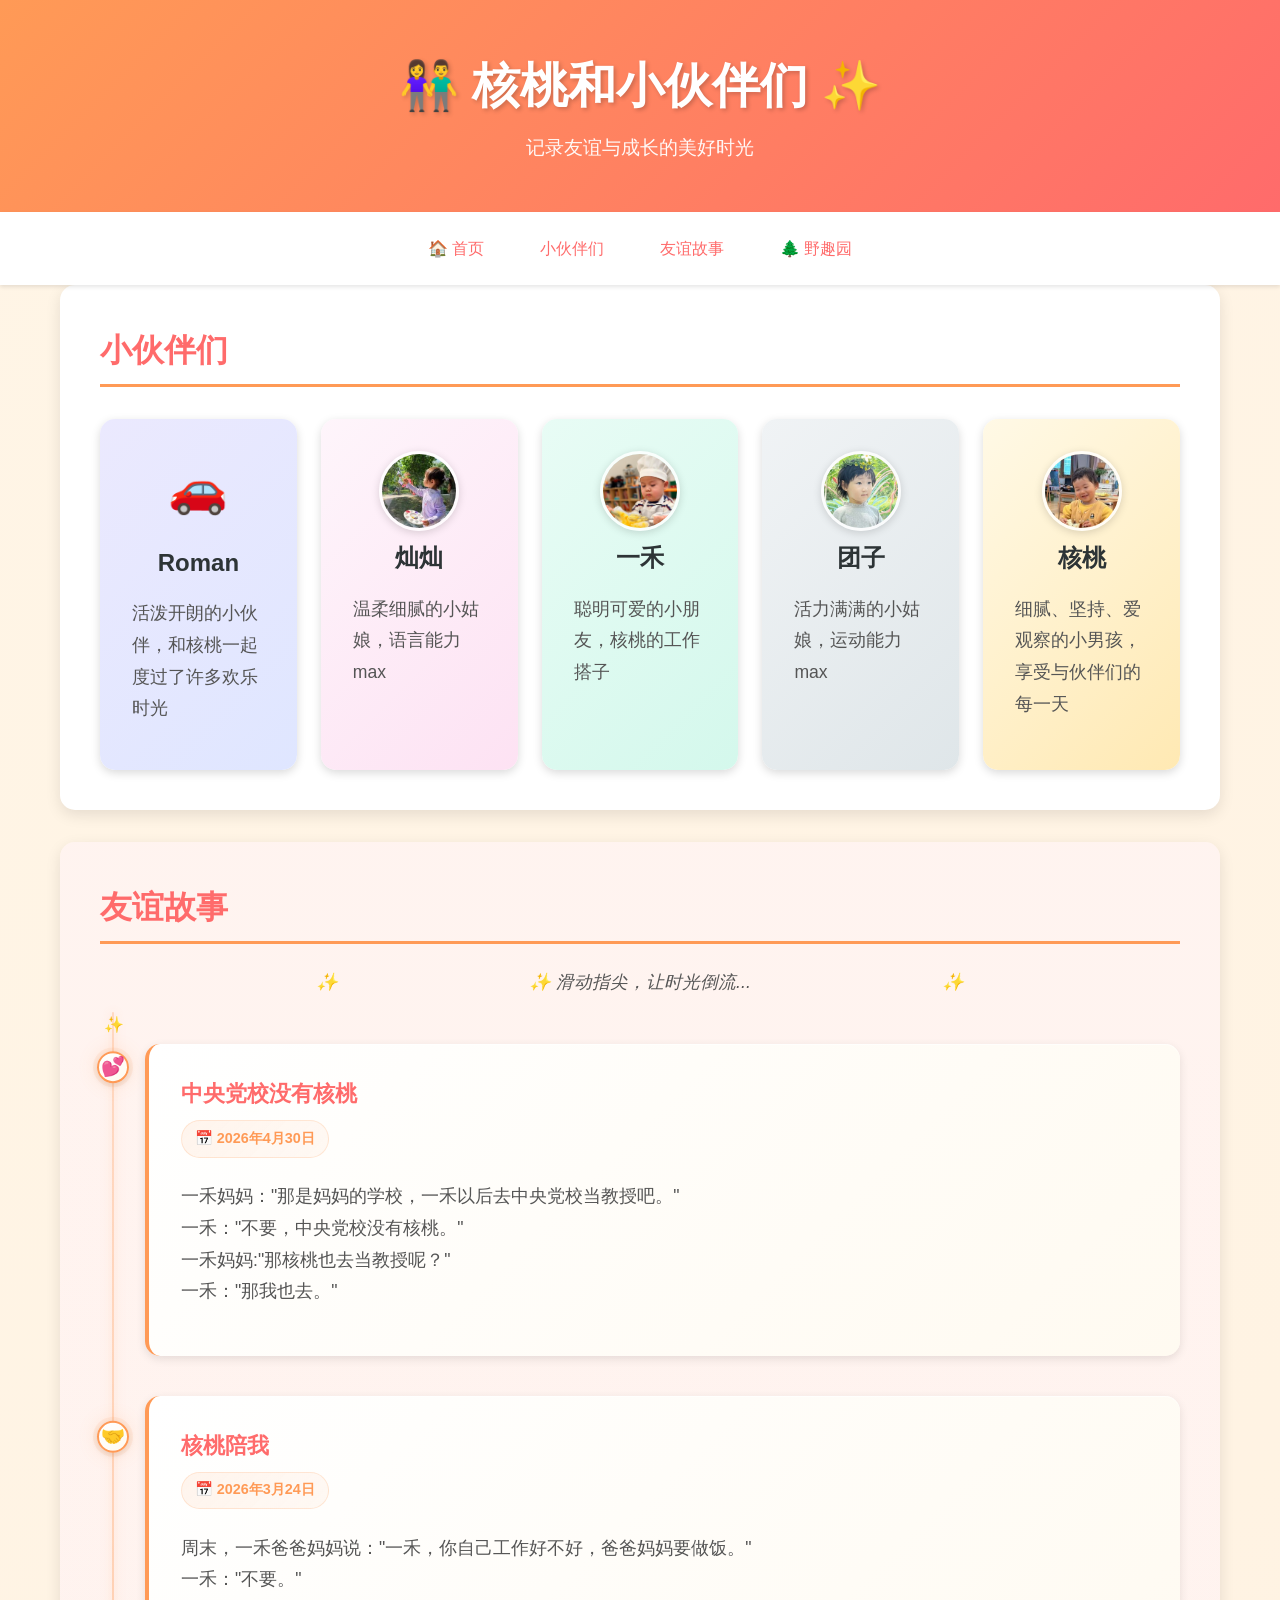
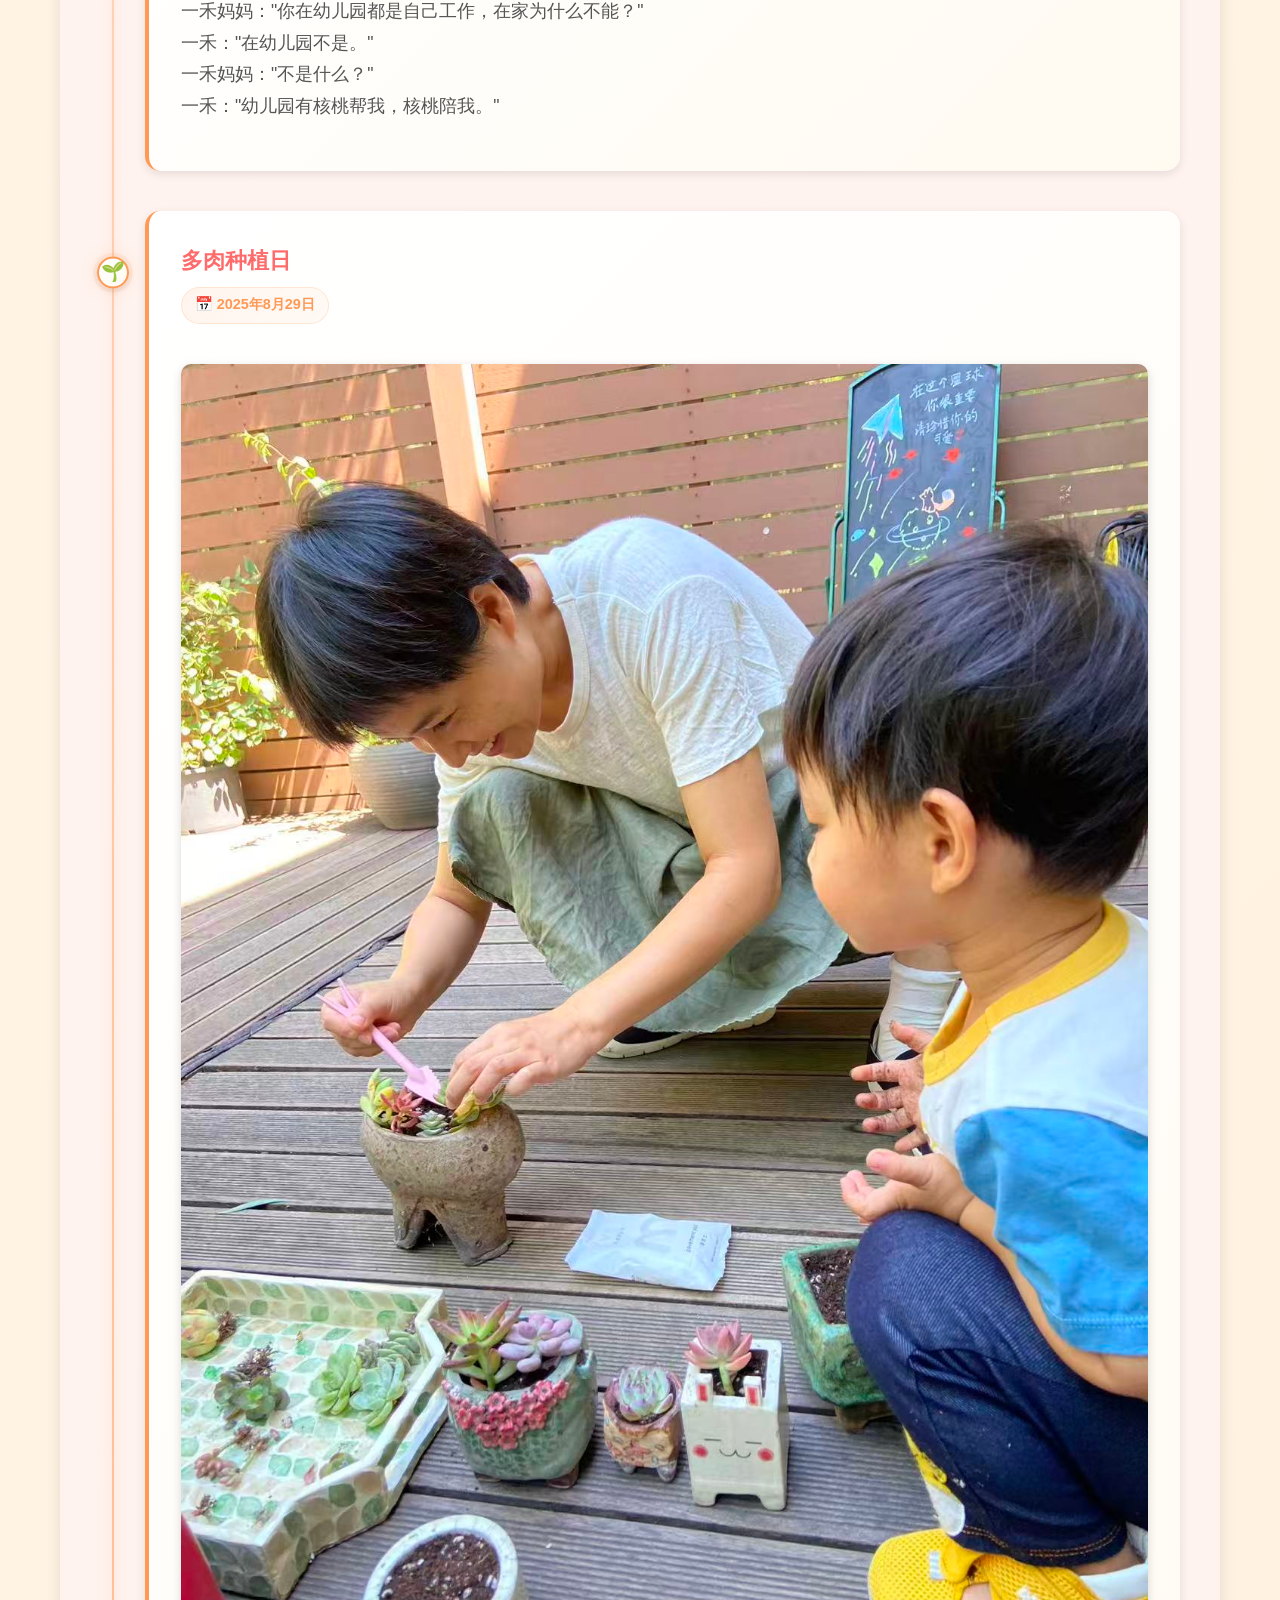
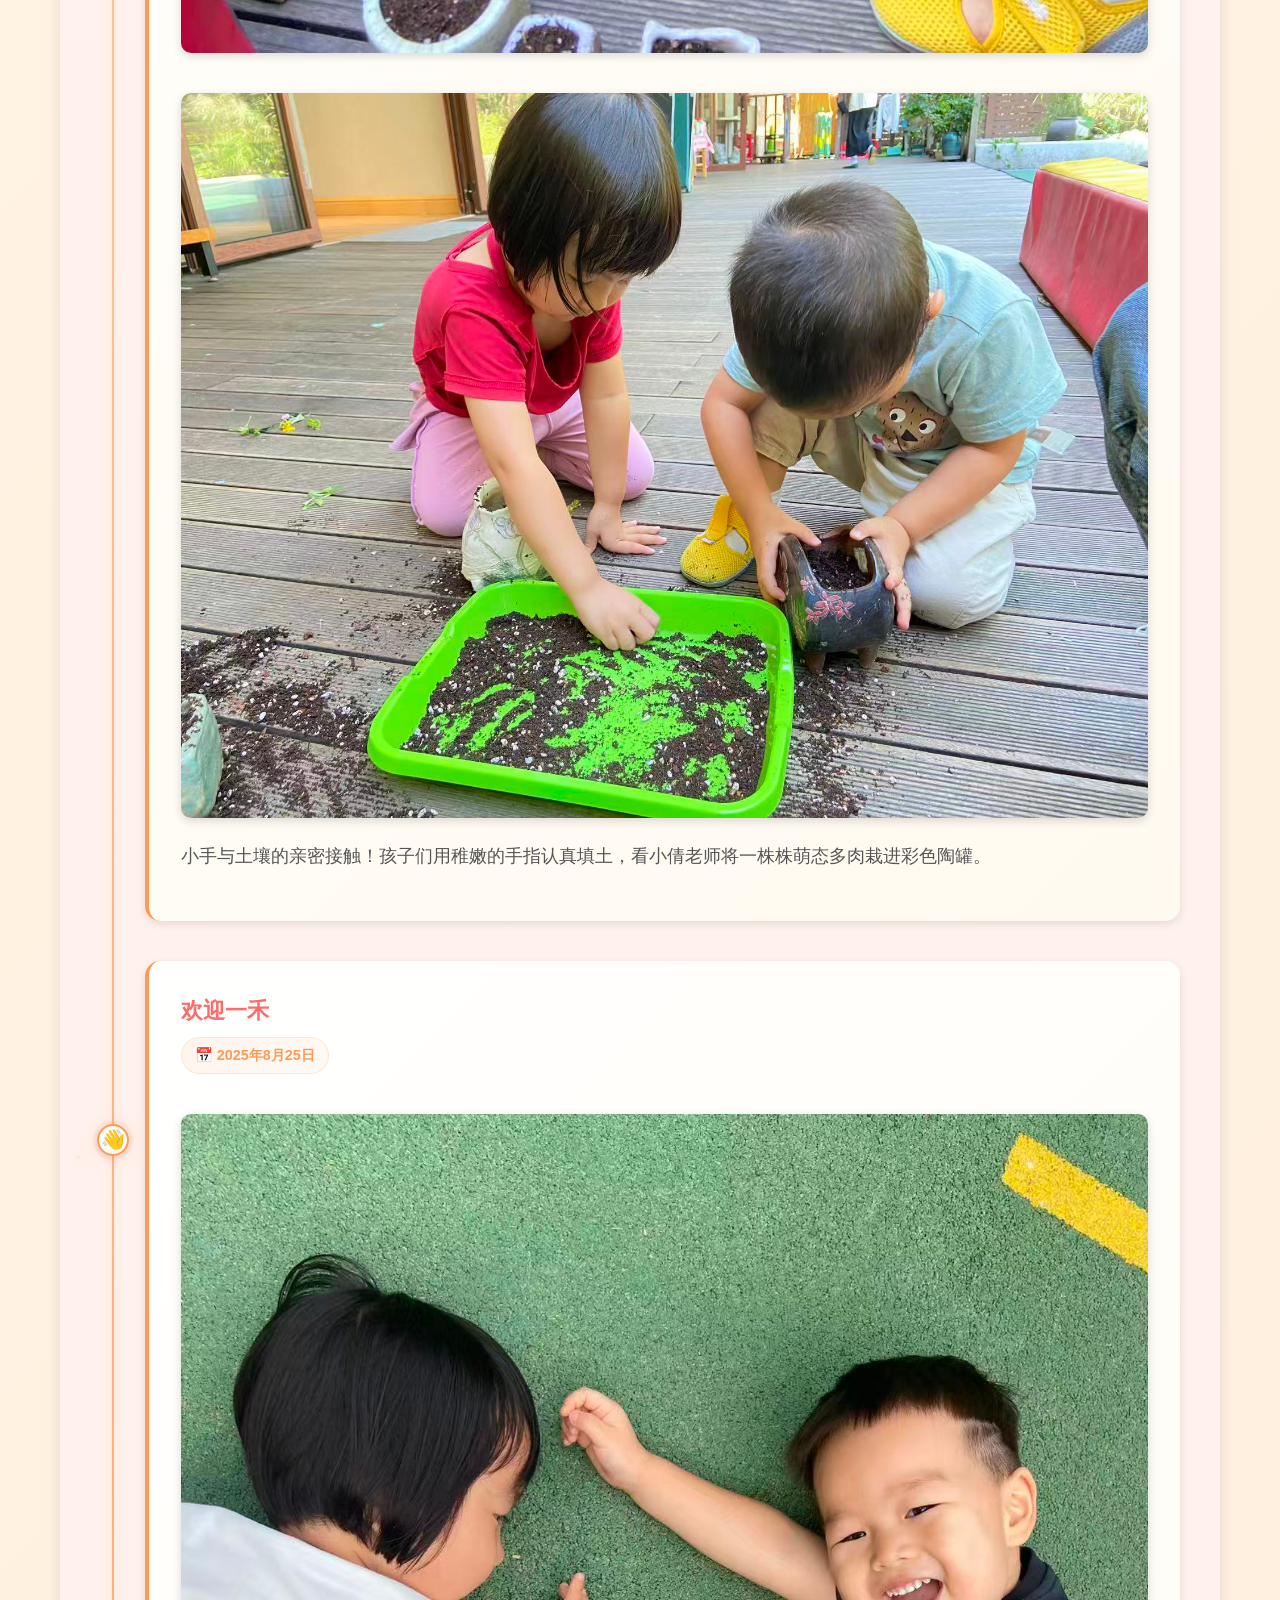
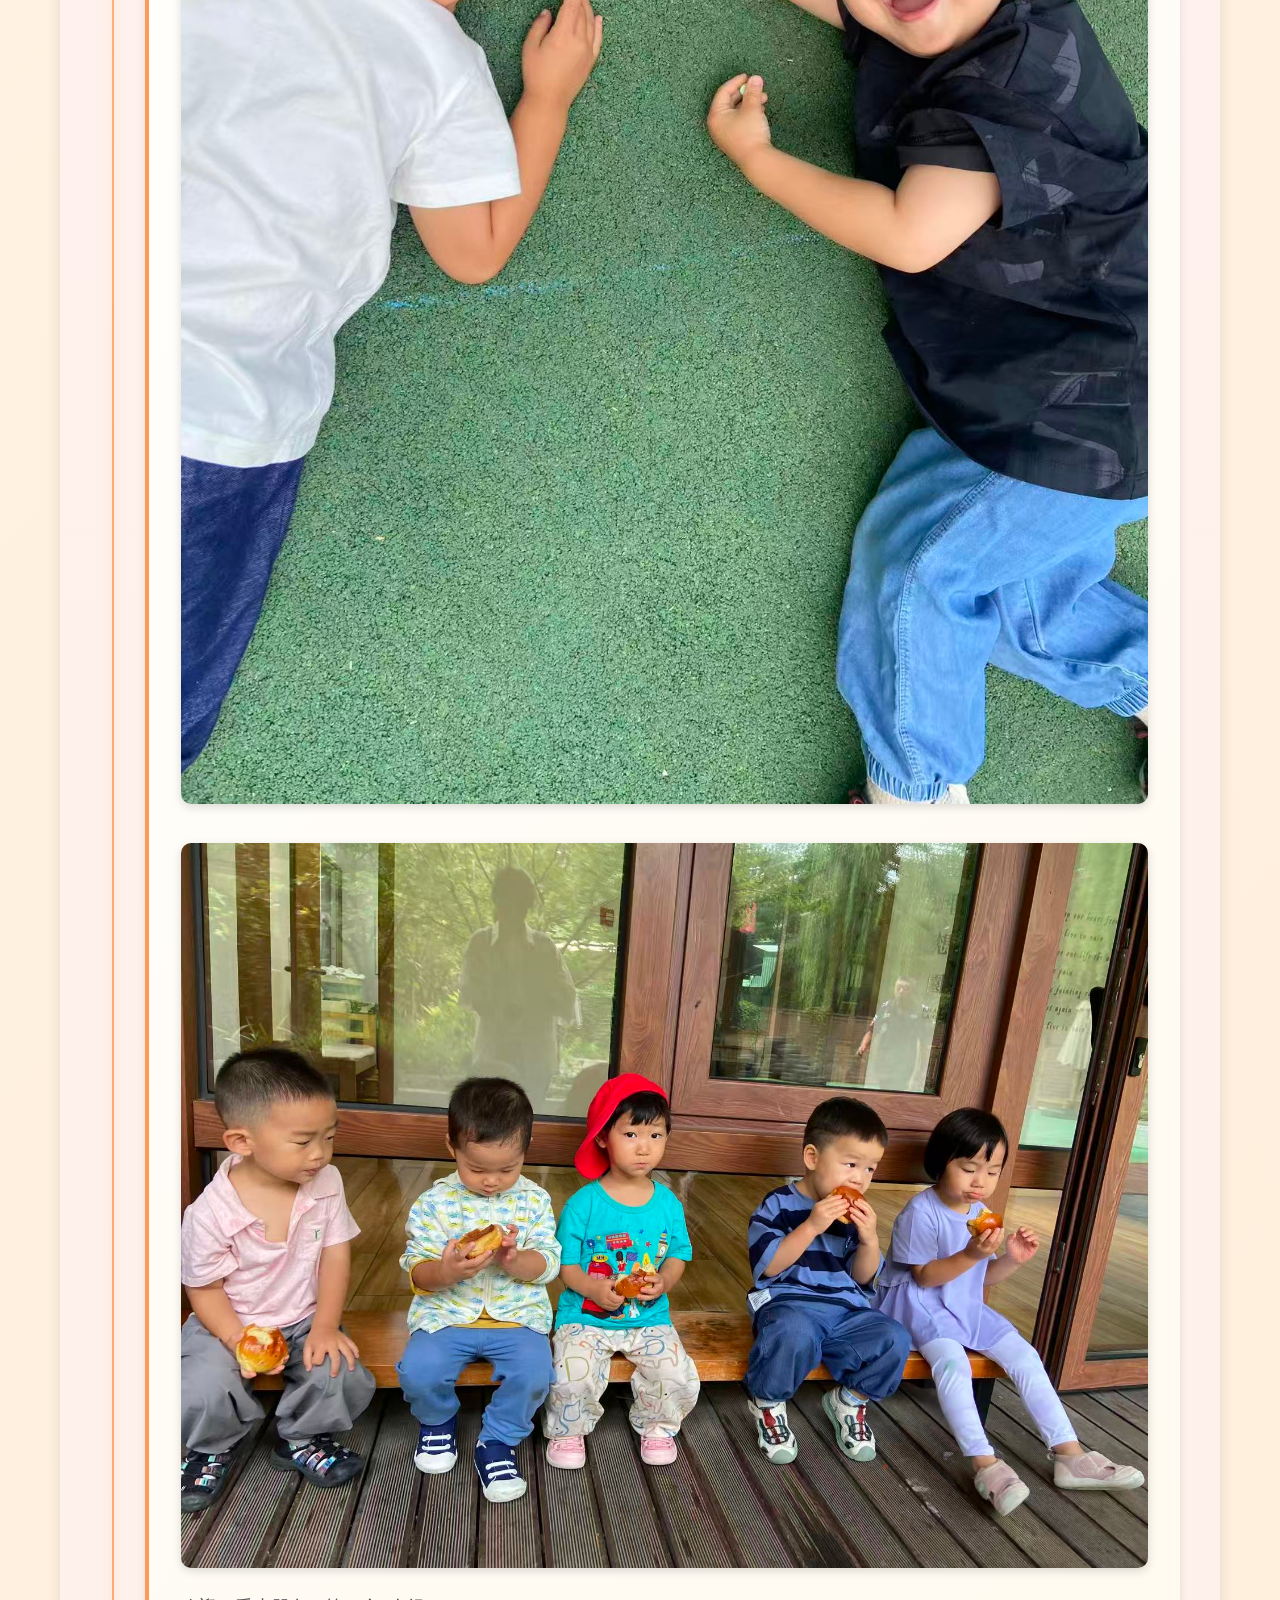
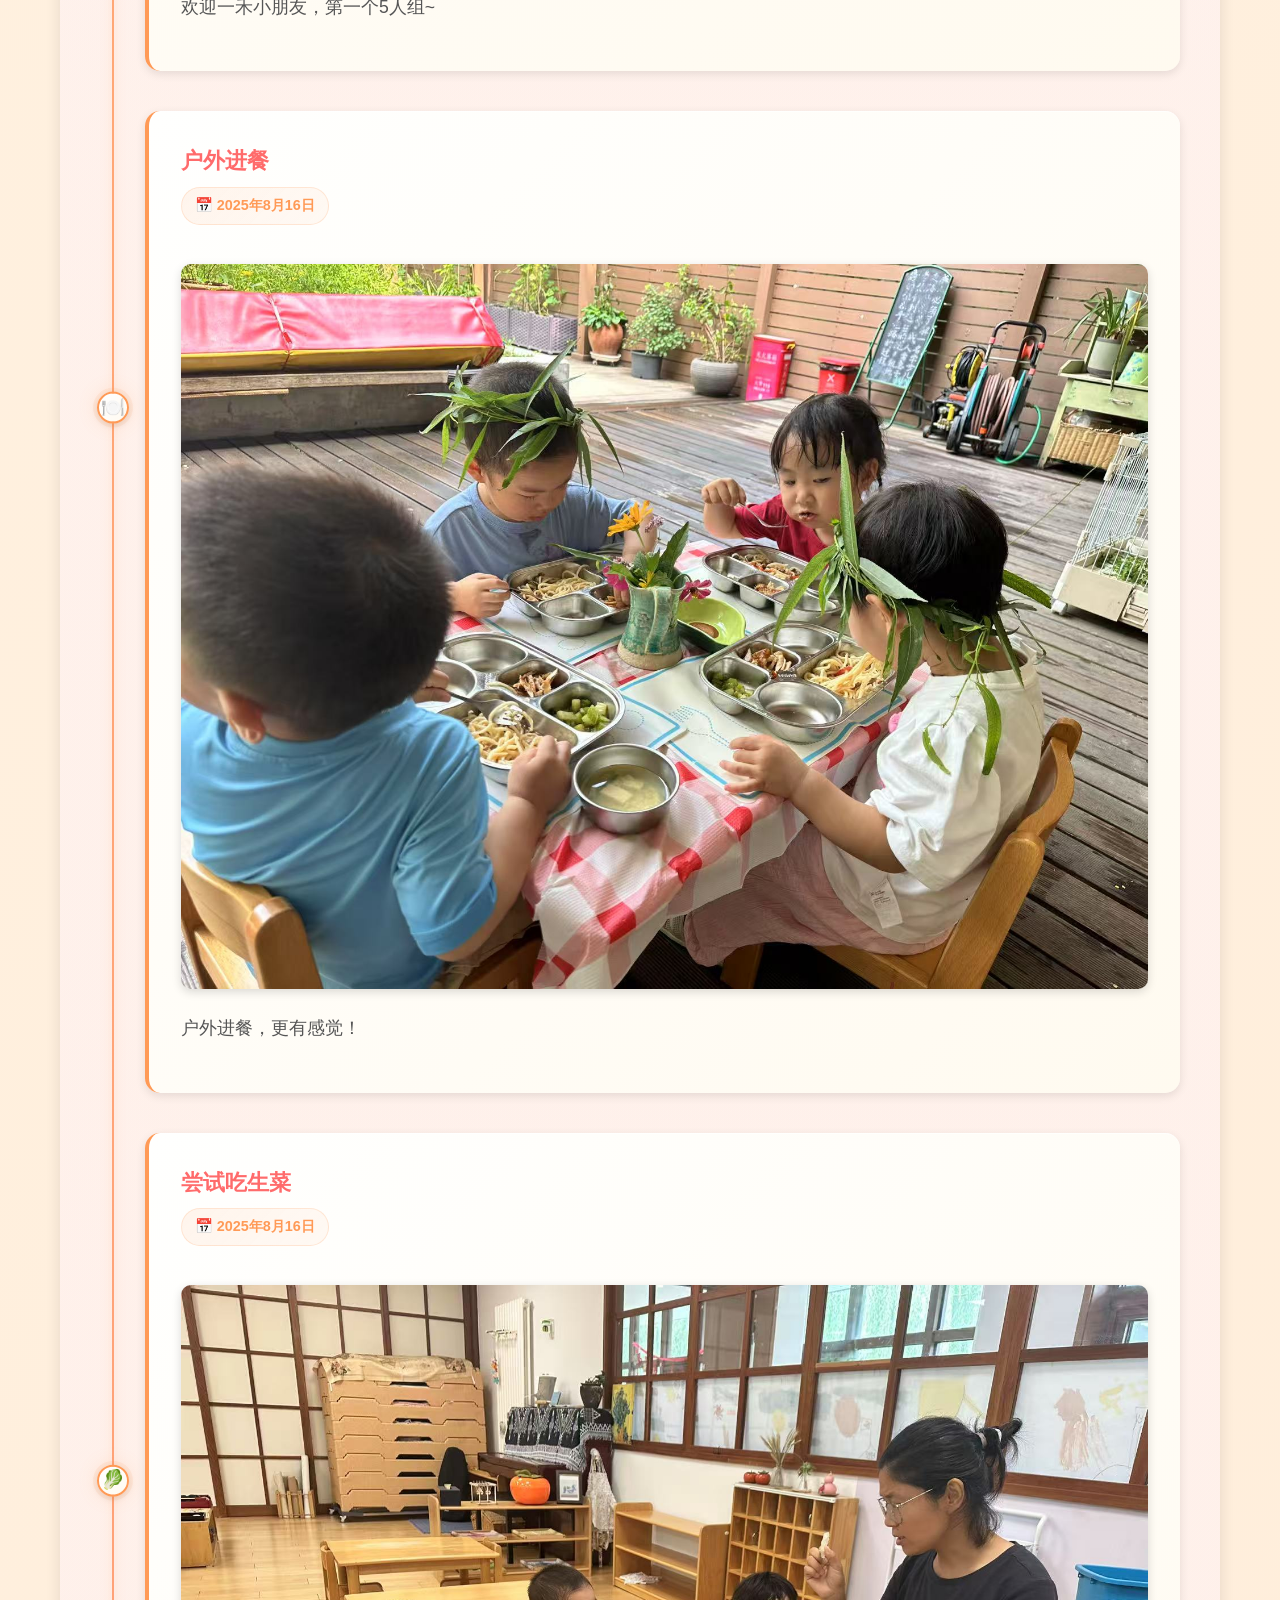
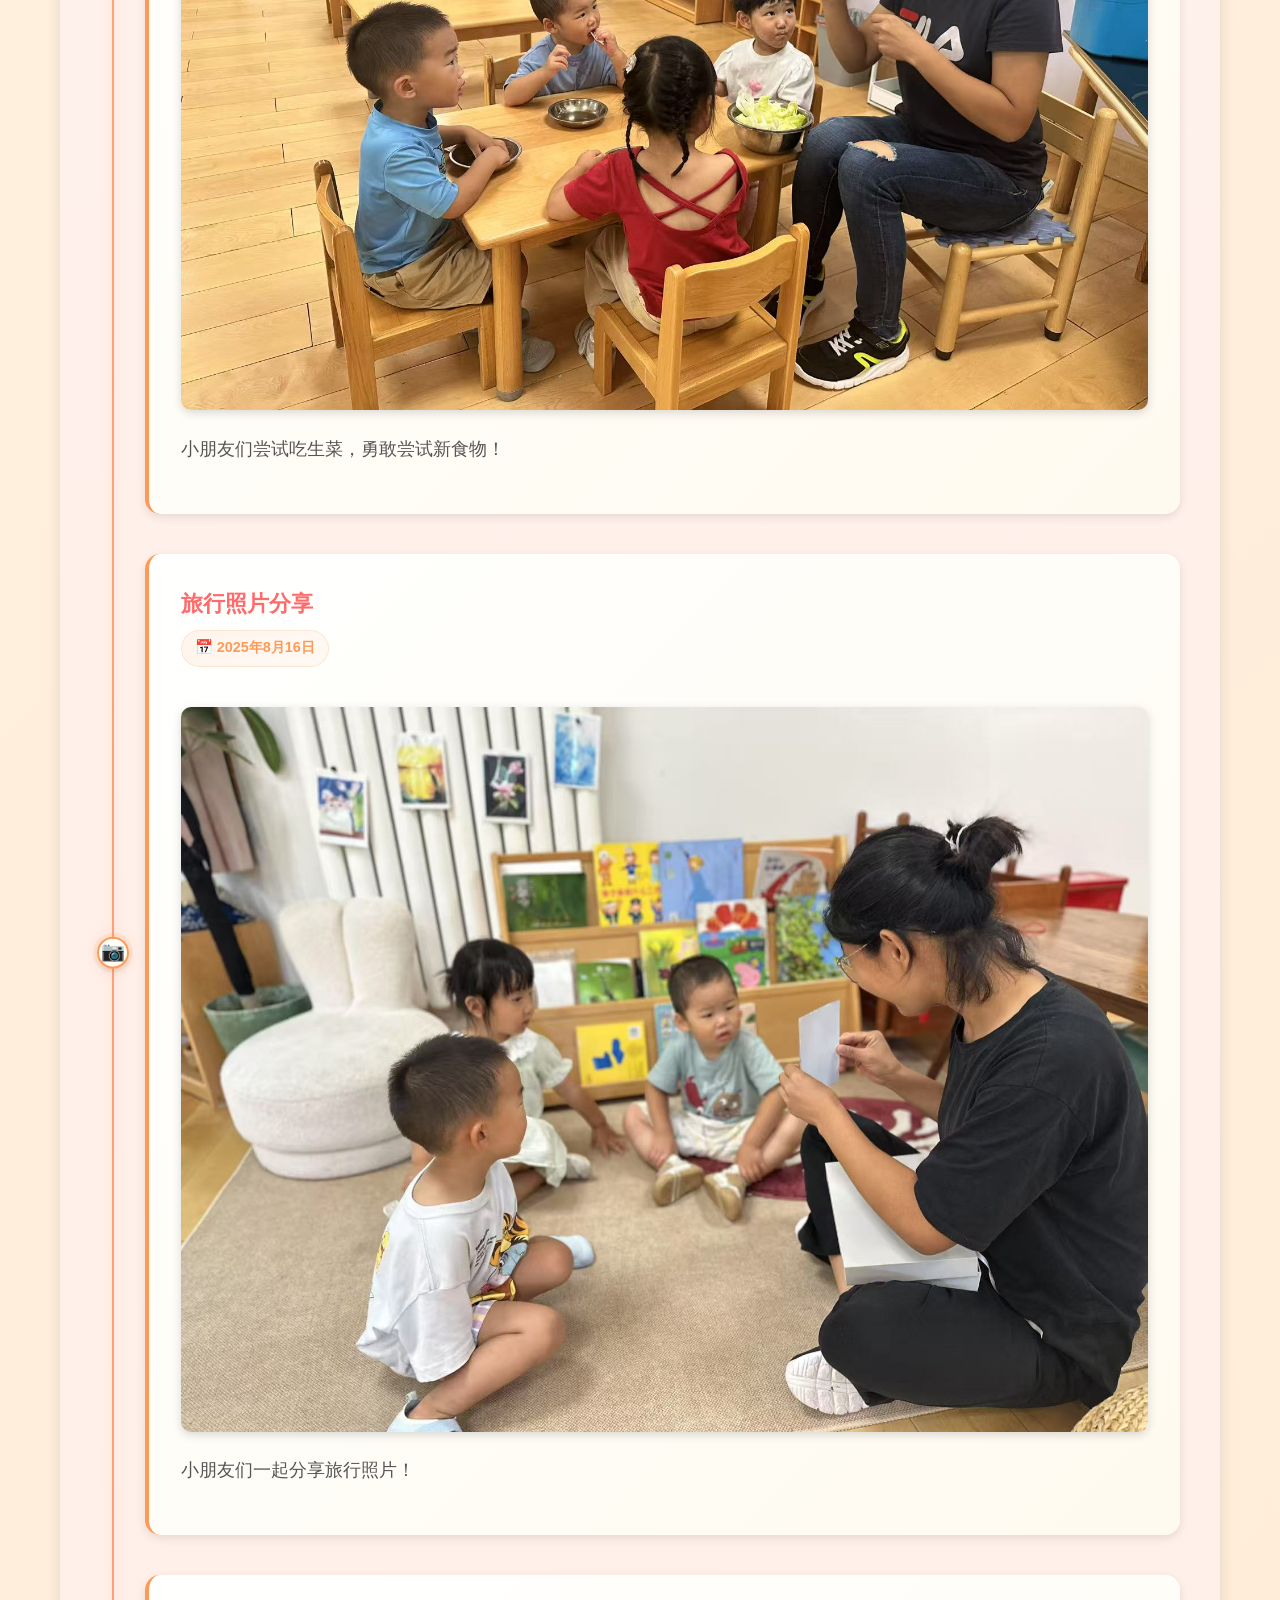
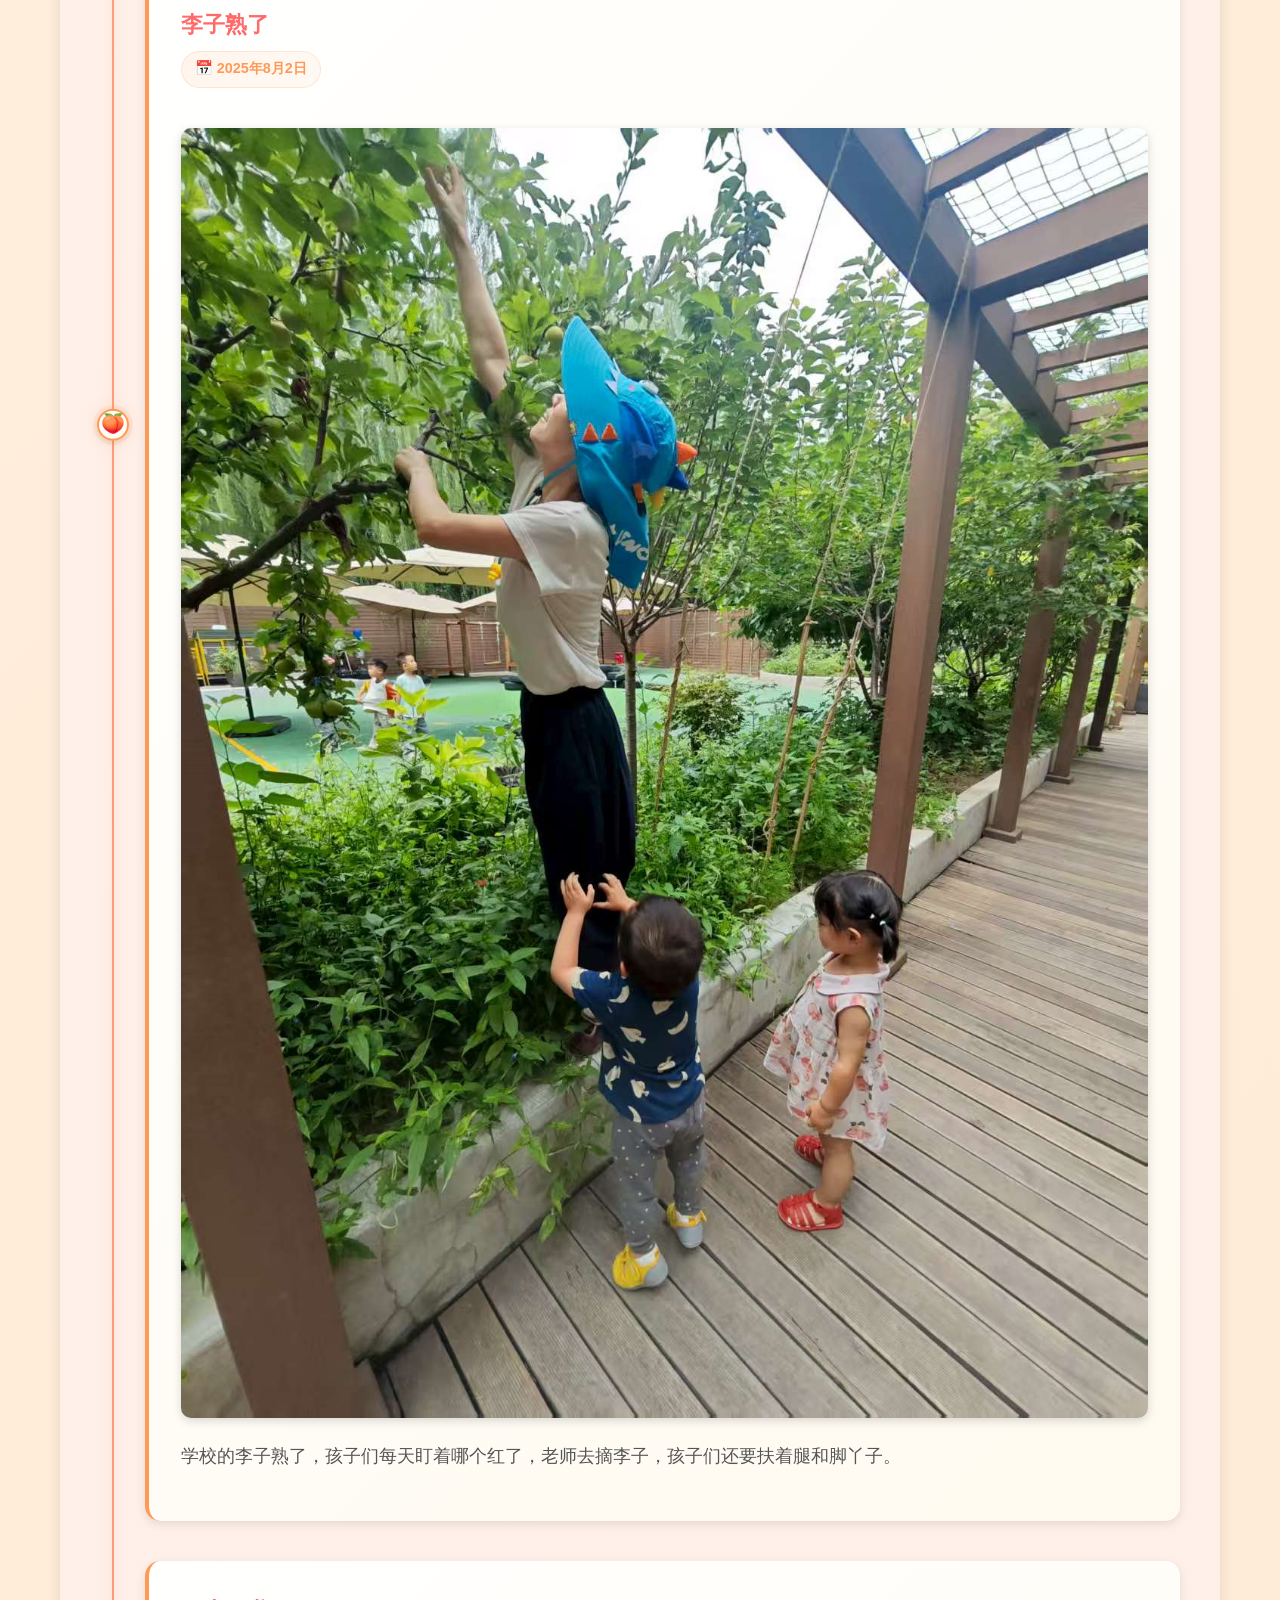
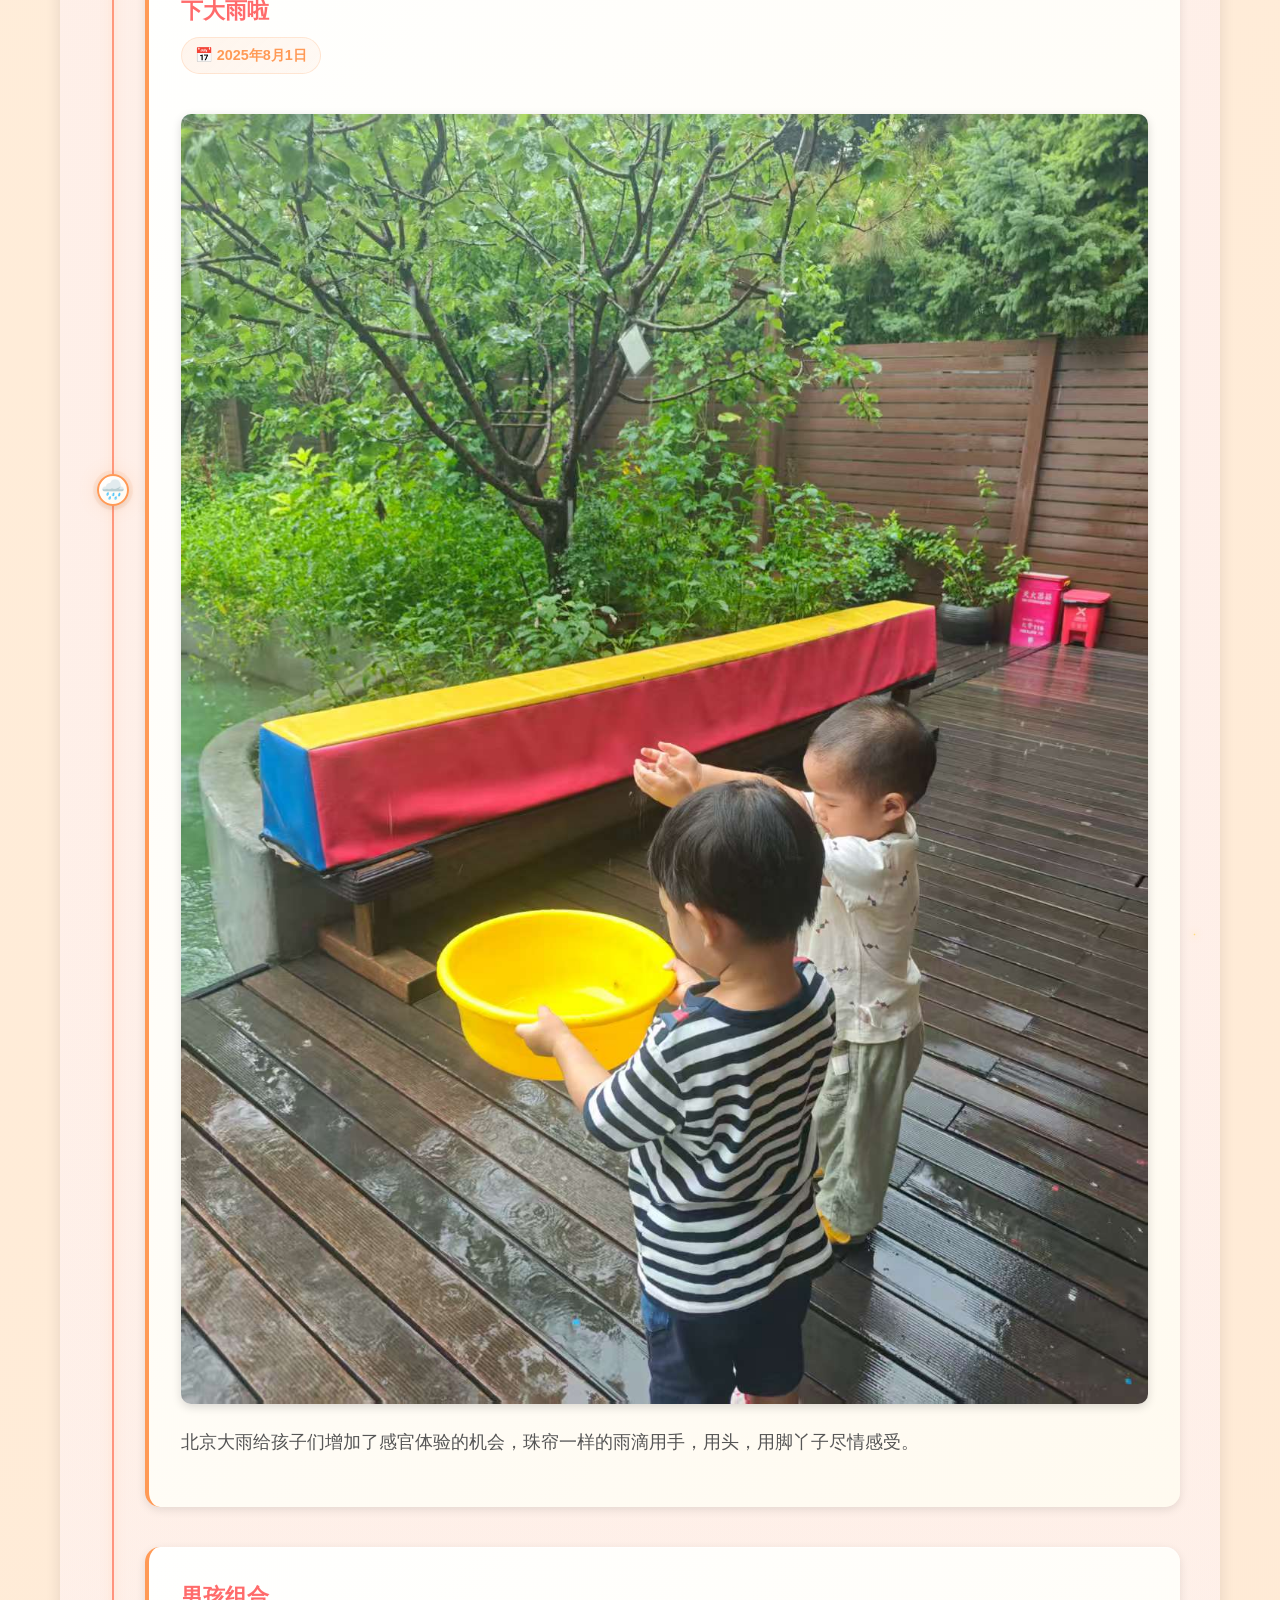
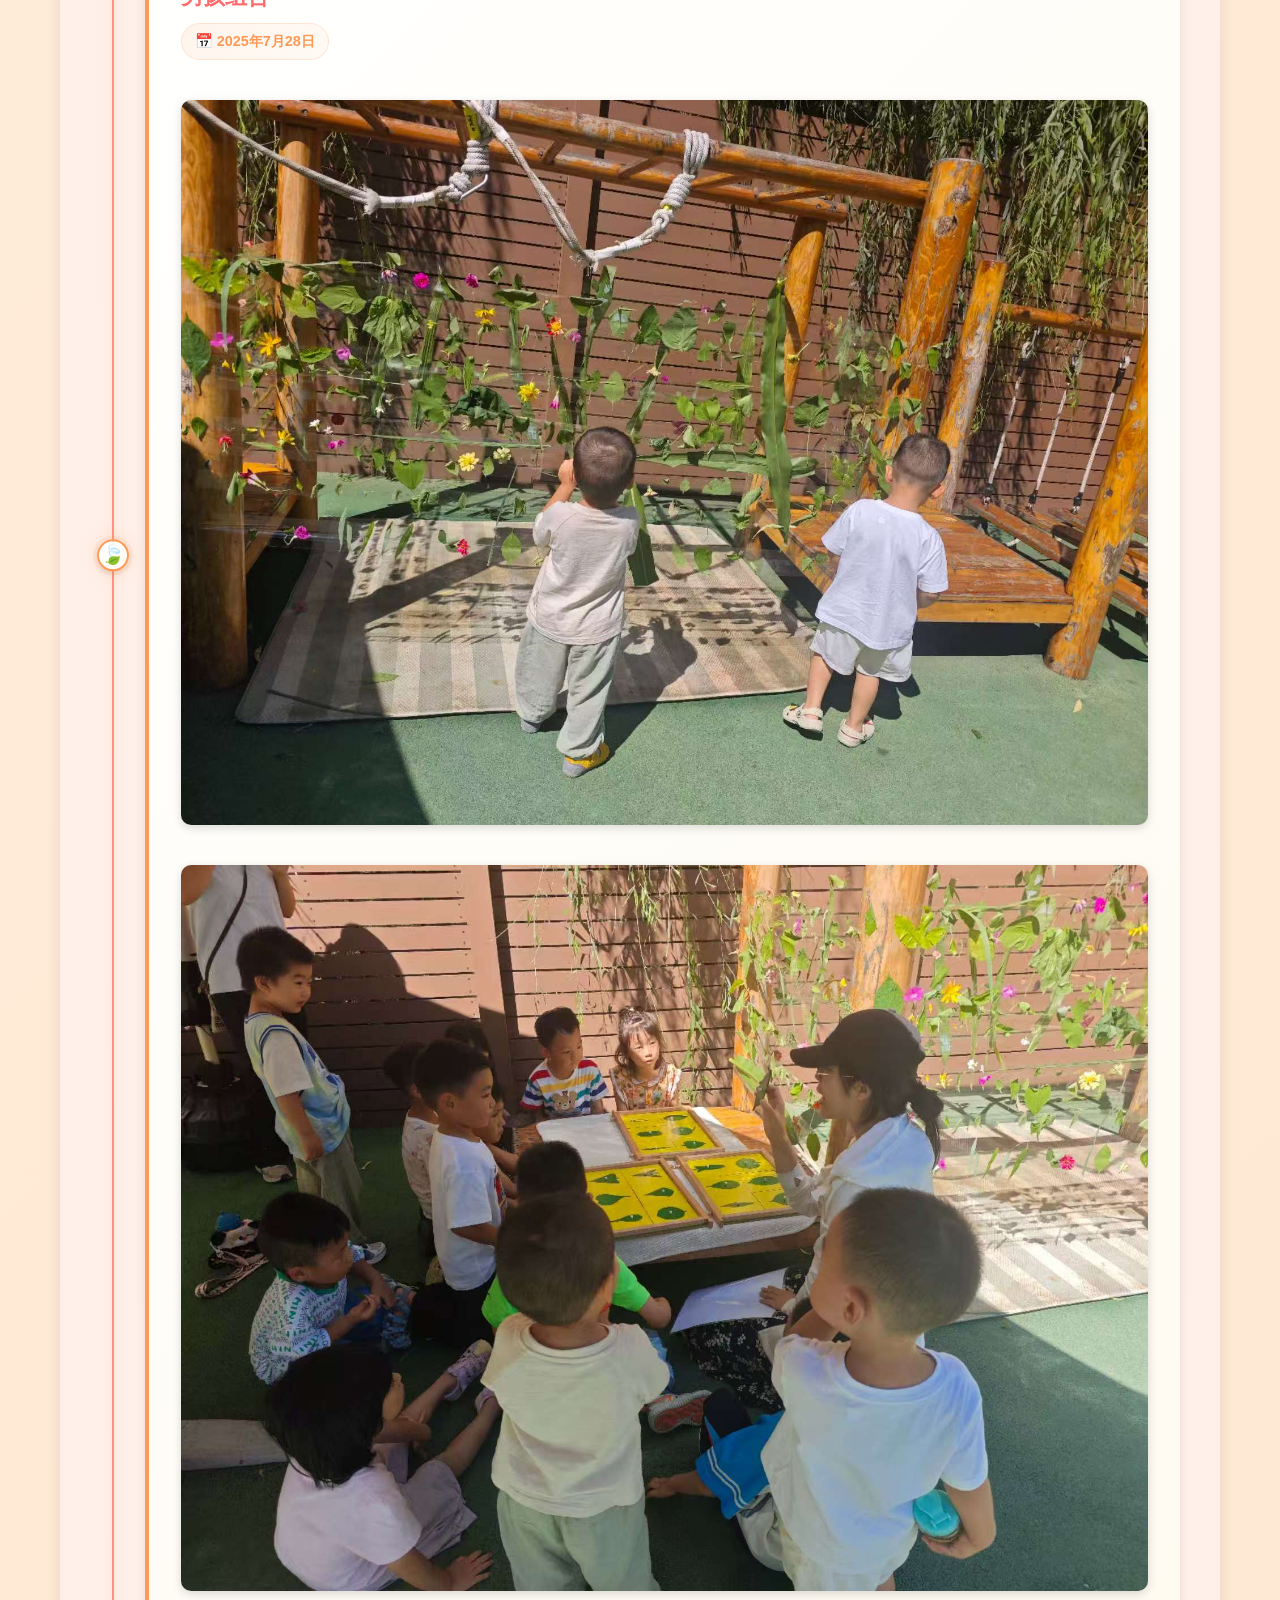
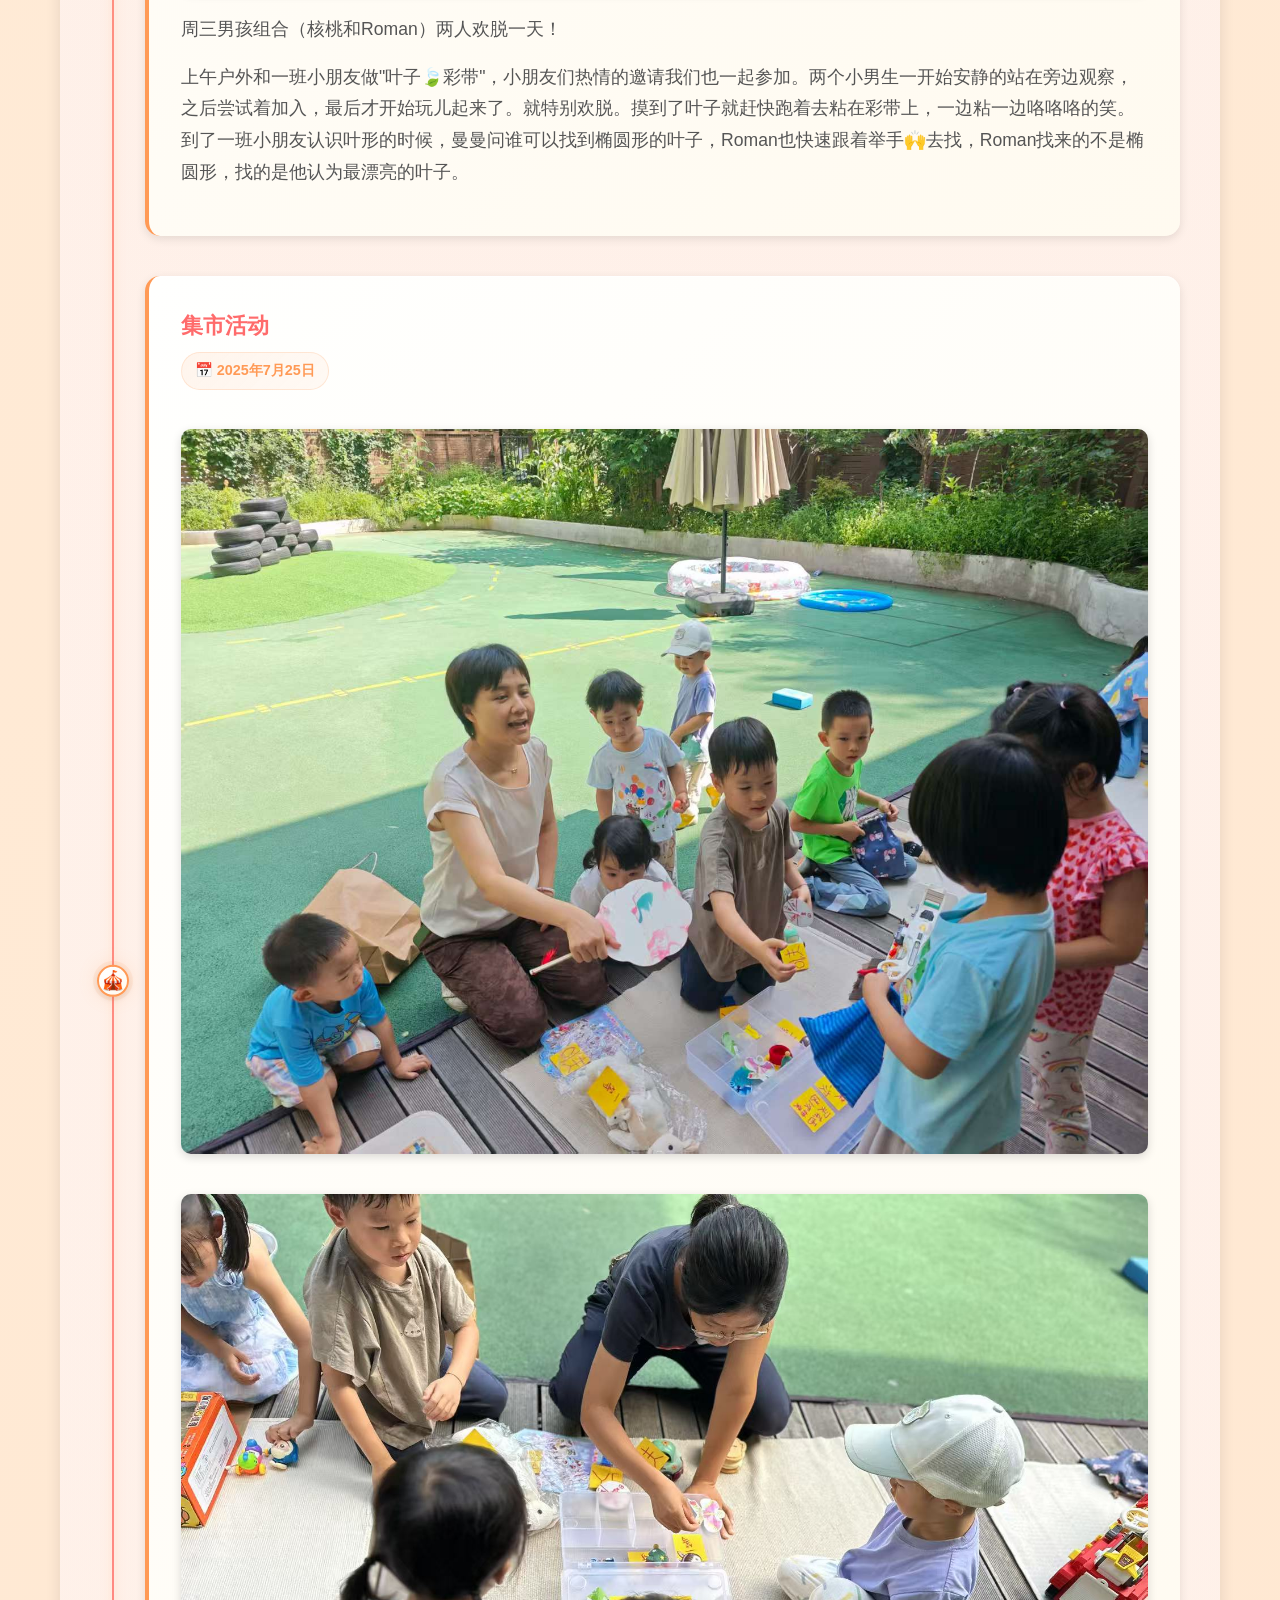
==== commit 71a723ea: "update" ====
--- a/friends.html
+++ b/friends.html
@@ -4,6 +4,7 @@
     <meta charset="UTF-8">
     <meta name="viewport" content="width=device-width, initial-scale=1.0">
     <title>核桃和小伙伴们</title>
+    <link rel="icon" href="data:image/svg+xml,<svg xmlns=%22http://www.w3.org/2000/svg%22 viewBox=%220 0 100 100%22><text y=%22.9em%22 font-size=%2290%22>🌰</text></svg>">
     <link rel="stylesheet" href="style.css">
 </head>
 <body>
@@ -344,10 +345,6 @@
             
             // 更新进度条
             progressIndicator.style.height = `${scrollProgress * 100}%`;
-            
-            // 色彩渐变过渡（从暖色到冷色）
-            const hue = 15 + scrollProgress * 60; // 从橙色(15)到紫色(75)
-            storiesSection.style.setProperty('--scroll-hue', hue);
             
             // 视差滚动效果
             starsContainer.style.transform = `translateY(${scrollProgress * 50}px)`;
--- a/style.css
+++ b/style.css
@@ -328,11 +328,9 @@
 /* Stories section with color transition */
 #stories {
     position: relative;
-    --scroll-hue: 15;
     background: linear-gradient(180deg,
-        hsla(var(--scroll-hue), 100%, 97%, 1) 0%,
-        hsla(calc(var(--scroll-hue) + 10), 100%, 96%, 1) 100%);
-    transition: background 1.5s ease;
+        hsla(15, 100%, 97%, 1) 0%,
+        hsla(25, 100%, 96%, 1) 100%);
     overflow: hidden;
 }
 
@@ -344,7 +342,7 @@
     width: 200%;
     height: 200%;
     background: radial-gradient(circle at 50% 50%,
-        hsla(var(--scroll-hue), 80%, 85%, 0.1) 0%,
+        hsla(15, 80%, 85%, 0.1) 0%,
         transparent 50%);
     animation: rotateGlow 20s linear infinite;
     pointer-events: none;
@@ -462,6 +460,7 @@
         0 0 10px rgba(255, 154, 86, 0.3),
         0 0 20px rgba(255, 154, 86, 0.1);
     animation: glowLine 3s ease-in-out infinite;
+    z-index: 1;
 }
 
 @keyframes glowLine {
@@ -493,26 +492,10 @@
     top: 0;
     width: 2px;
     height: 0%;
-    background: linear-gradient(180deg, 
-        #ff9a56 0%, 
-        #ff6b6b 50%,
-        #fd79a8 100%);
+    background: #ff9a56;
     border-radius: 1px;
-    box-shadow: 
-        0 0 15px rgba(255, 154, 86, 0.6),
-        0 0 30px rgba(255, 107, 107, 0.4);
     transition: height 0.1s linear;
-    z-index: 1;
-}
-
-.timeline-progress::after {
-    content: '⭐';
-    position: absolute;
-    bottom: -8px;
-    left: -7px;
-    font-size: 1rem;
-    animation: glowPulse 1.5s ease-in-out infinite;
-    filter: drop-shadow(0 0 8px rgba(255, 154, 86, 0.8));
+    z-index: 5;
 }
 
 @keyframes glowPulse {
@@ -544,6 +527,7 @@
     opacity: 0;
     transform: translateX(-30px);
     transition: all 0.6s cubic-bezier(0.4, 0, 0.2, 1);
+    z-index: 10;
 }
 
 .timeline-item.visible {
@@ -567,7 +551,7 @@
         0 2px 6px rgba(0, 0, 0, 0.1),
         0 0 0 4px rgba(255, 154, 86, 0.1),
         0 0 20px rgba(255, 154, 86, 0.2);
-    z-index: 10;
+    z-index: 100;
     animation: pulse 2s ease-in-out infinite;
     transform: scale(0.8);
     opacity: 0.5;
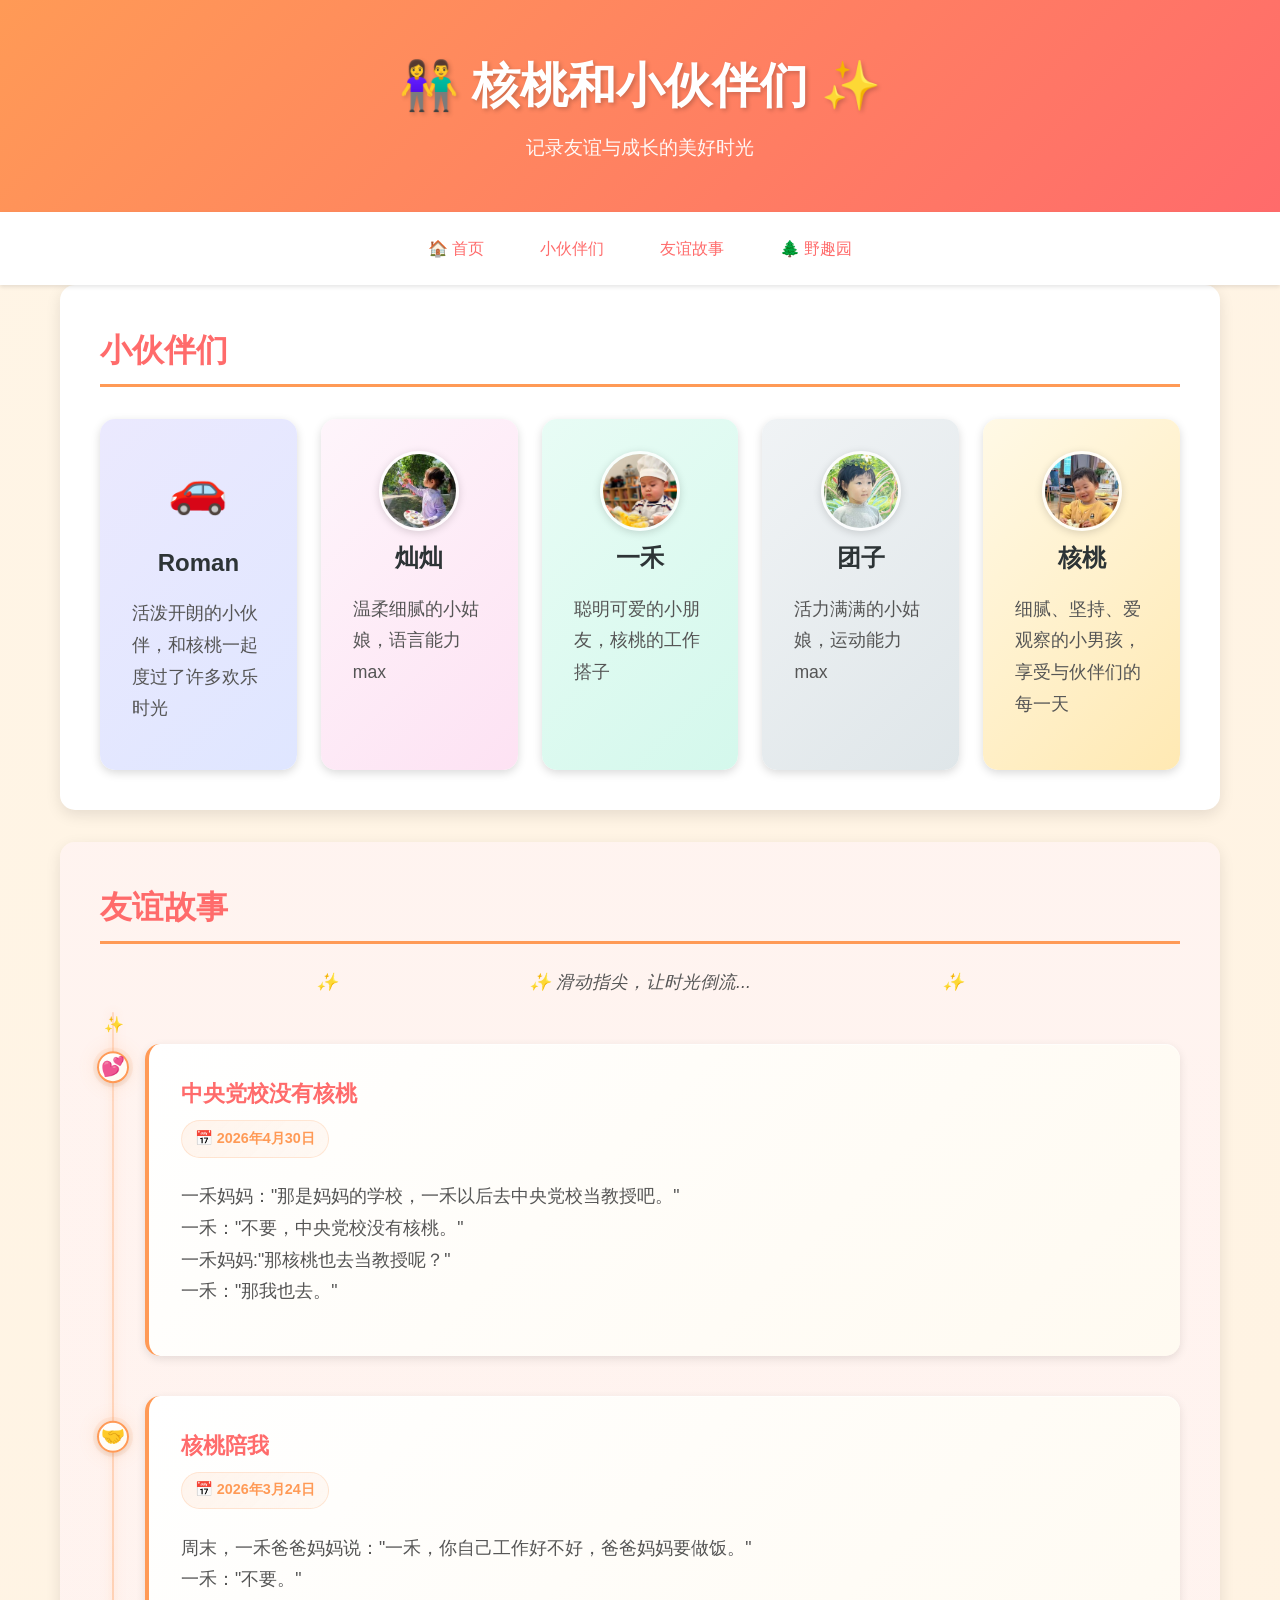
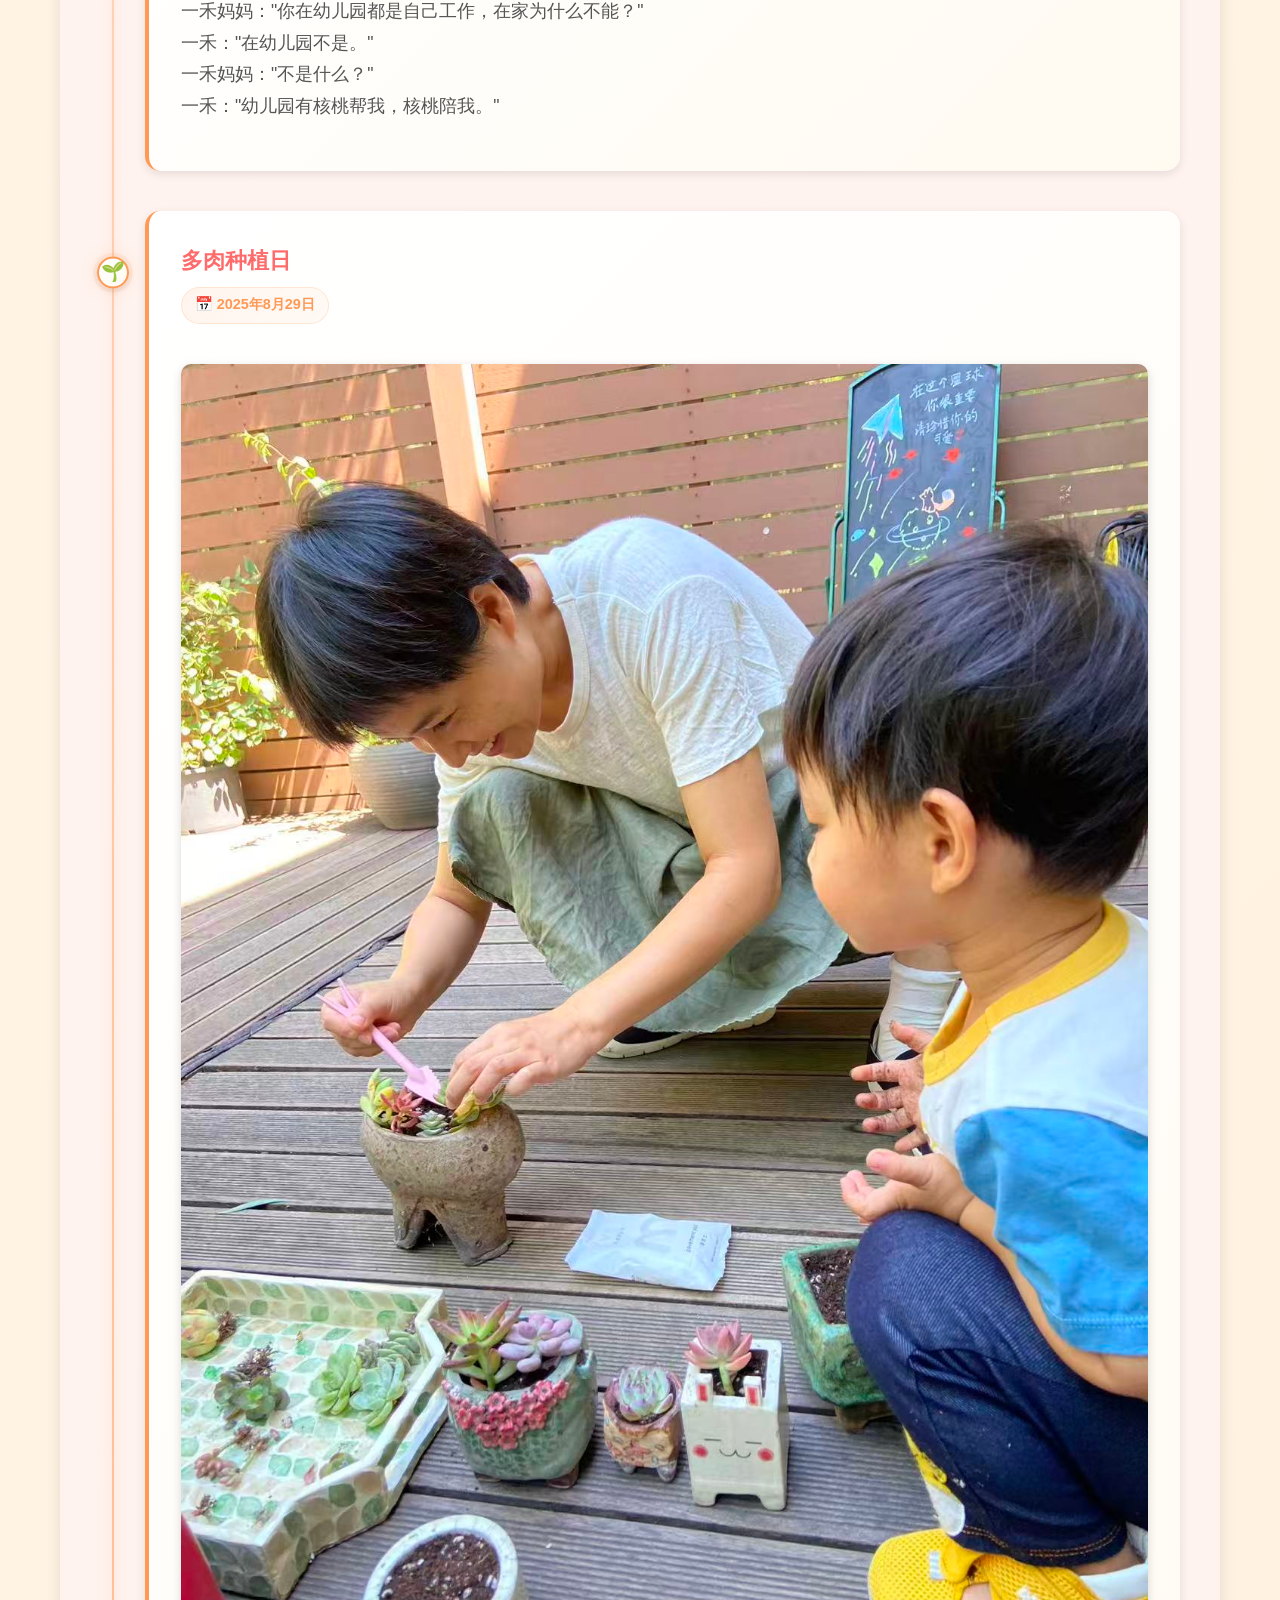
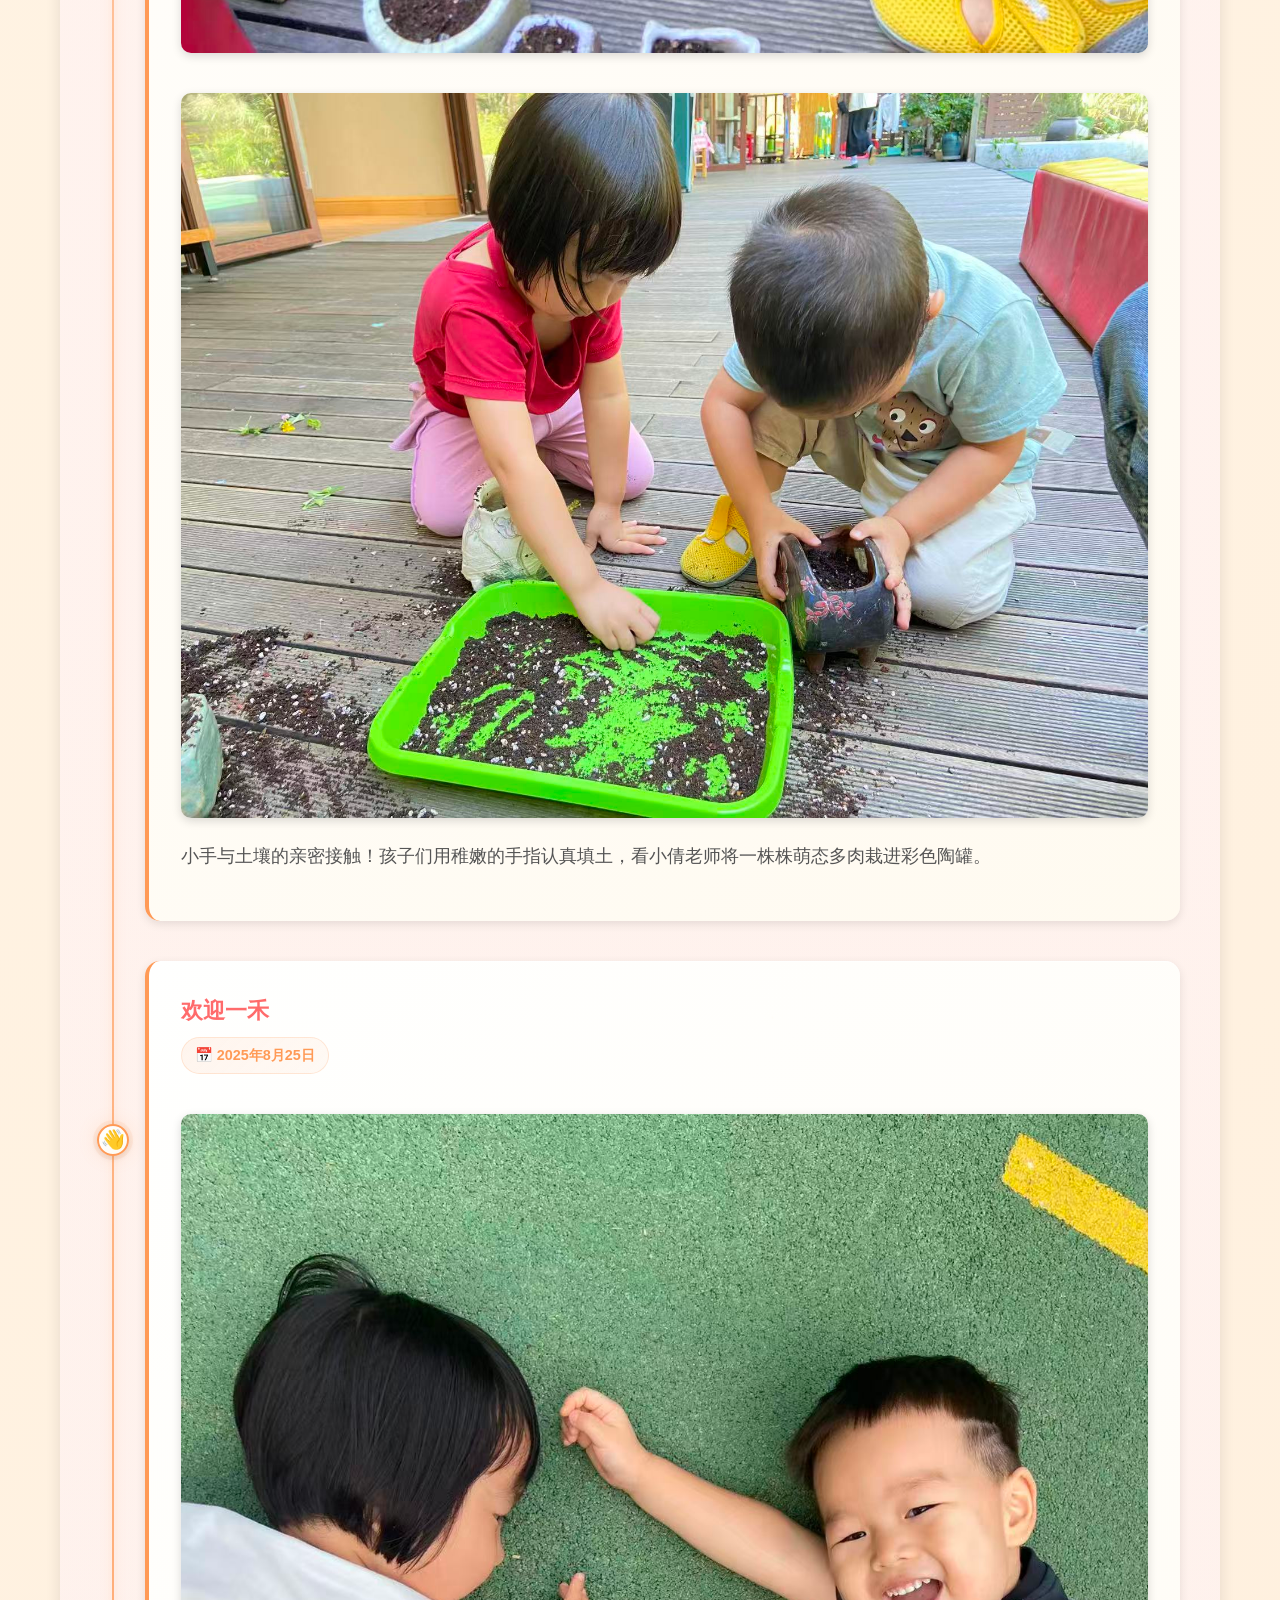
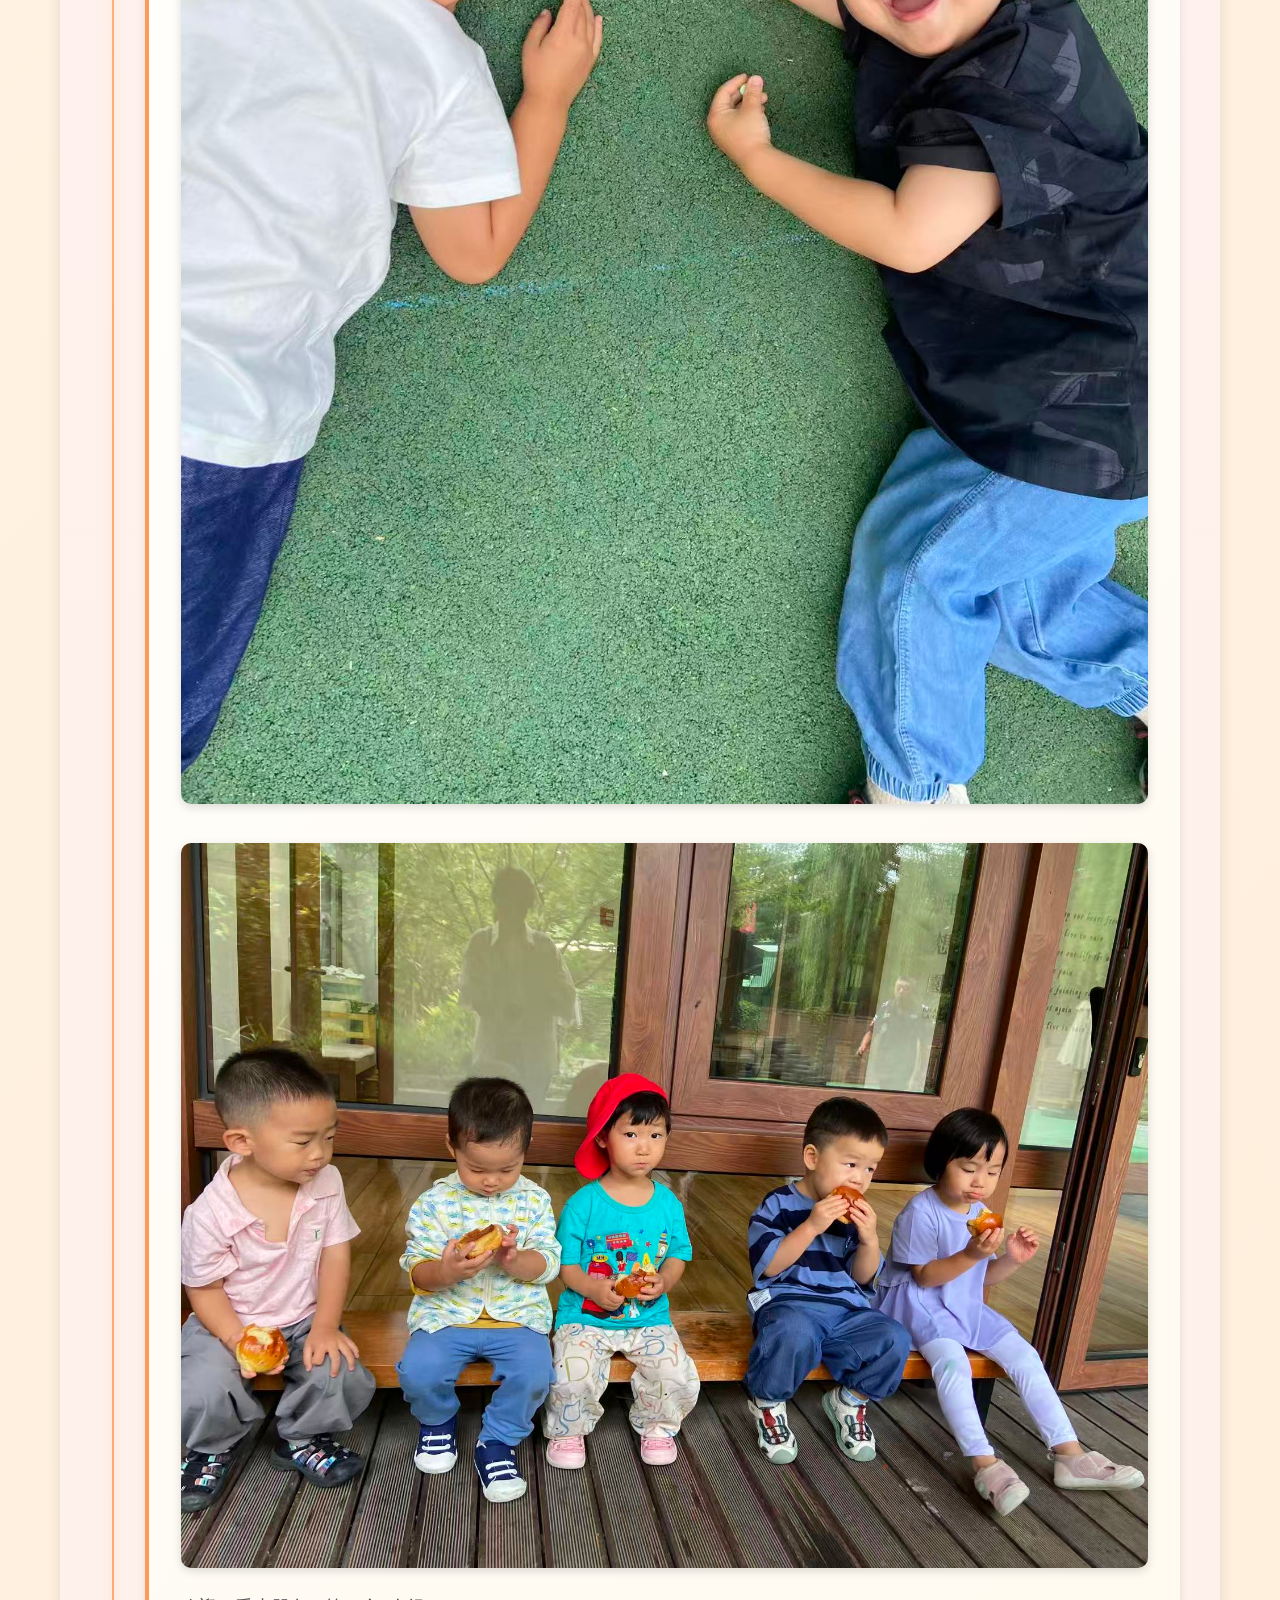
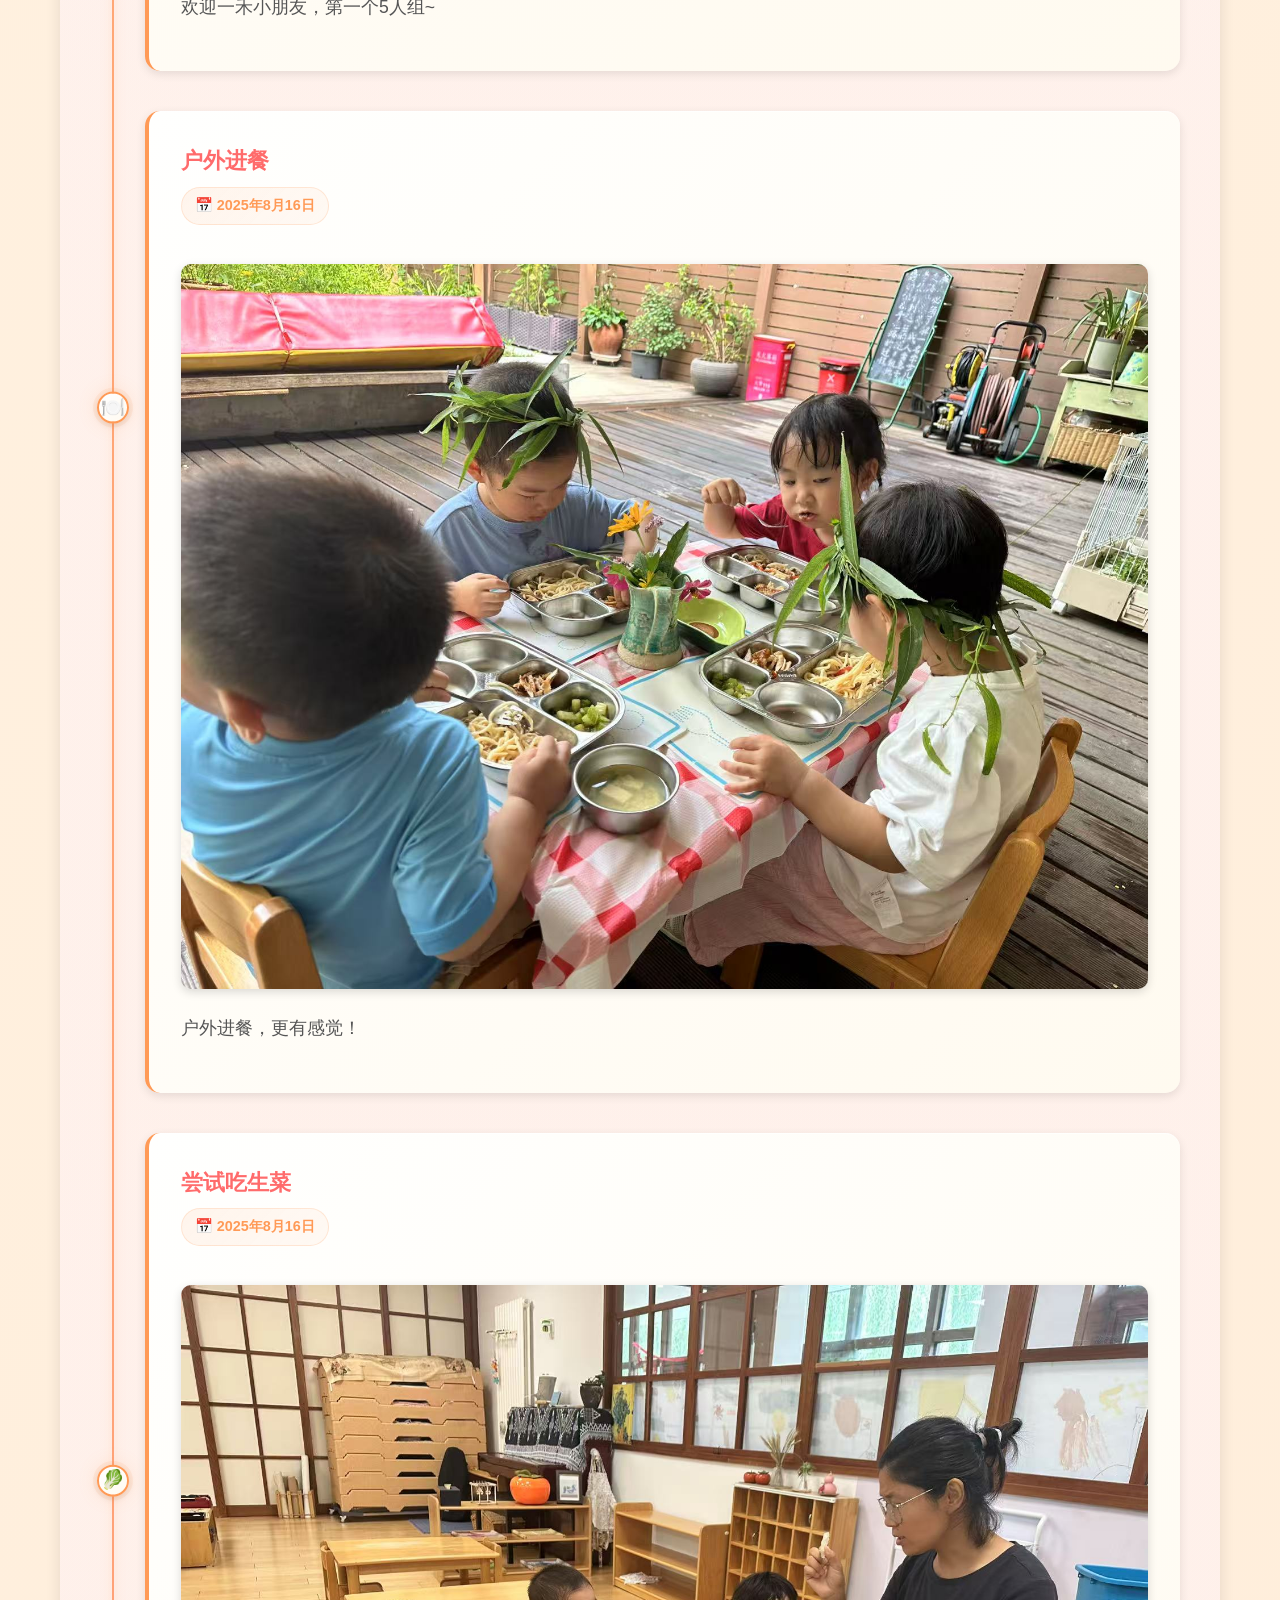
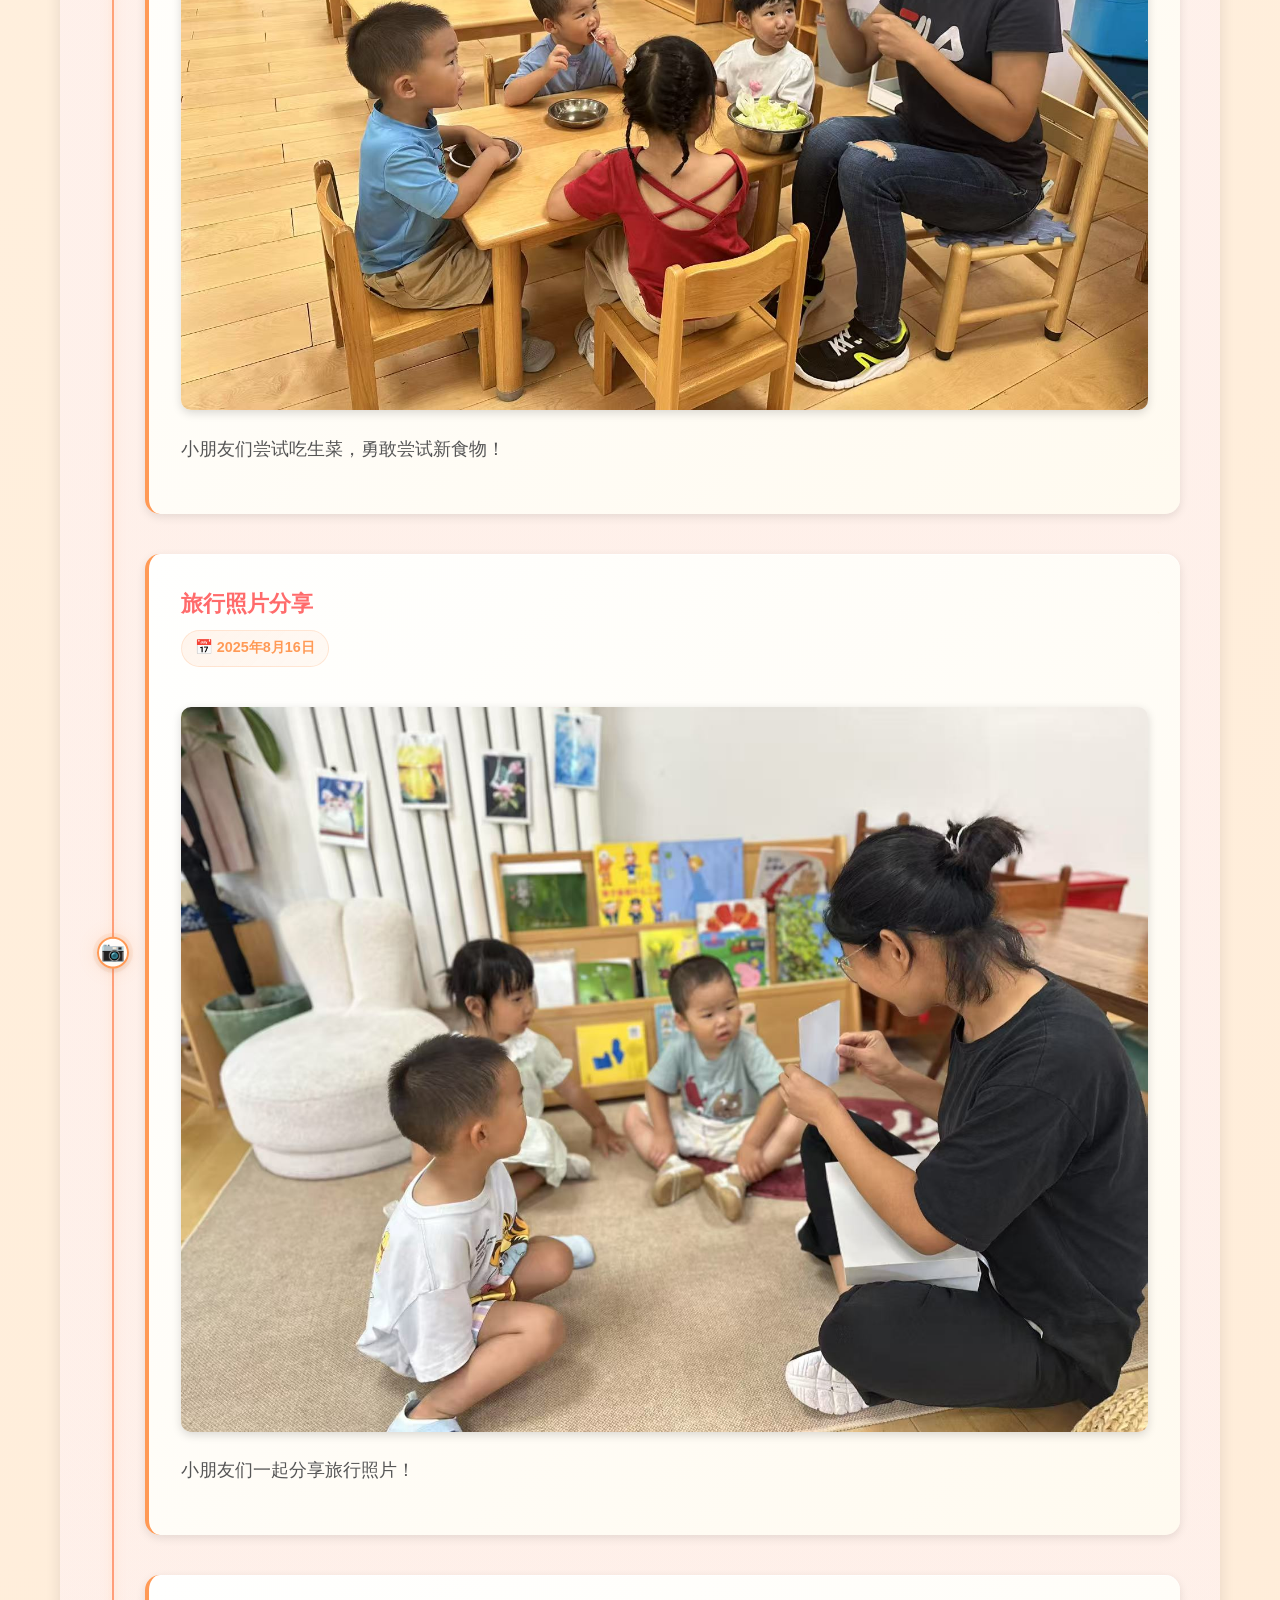
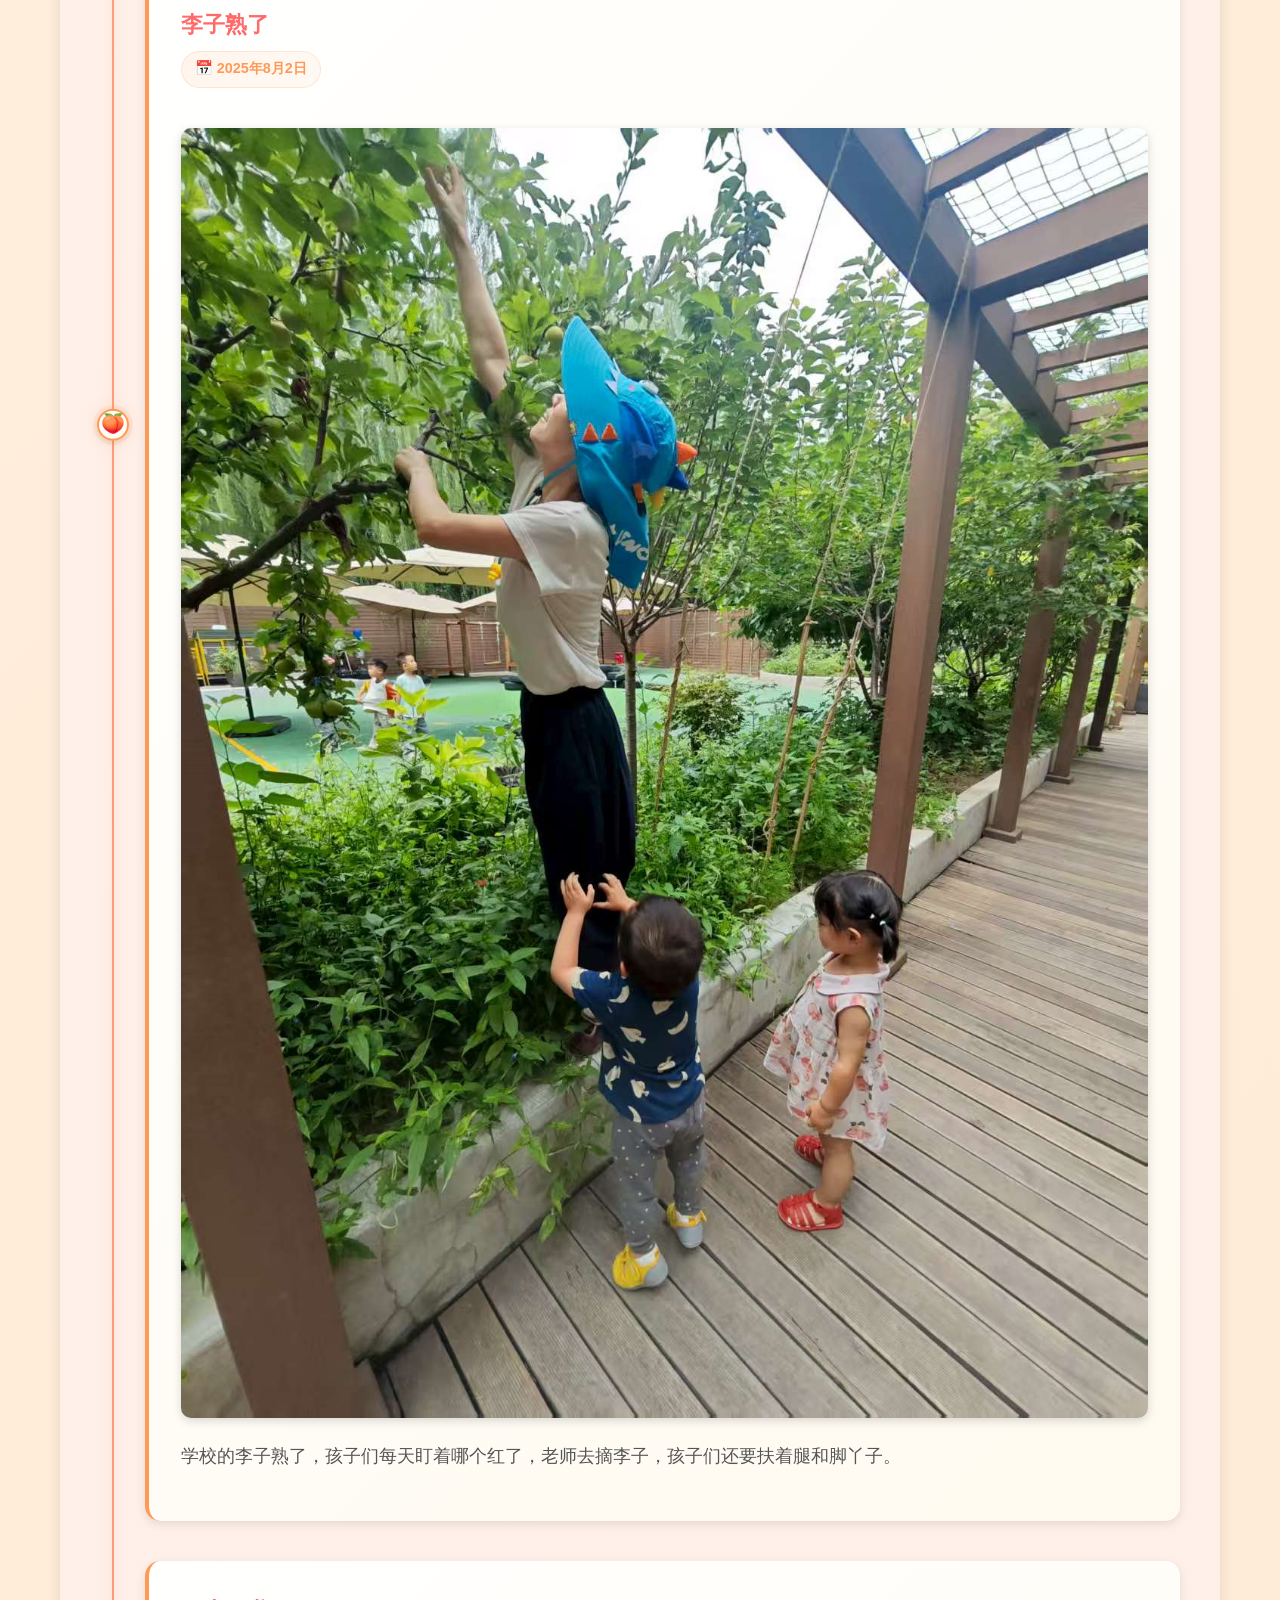
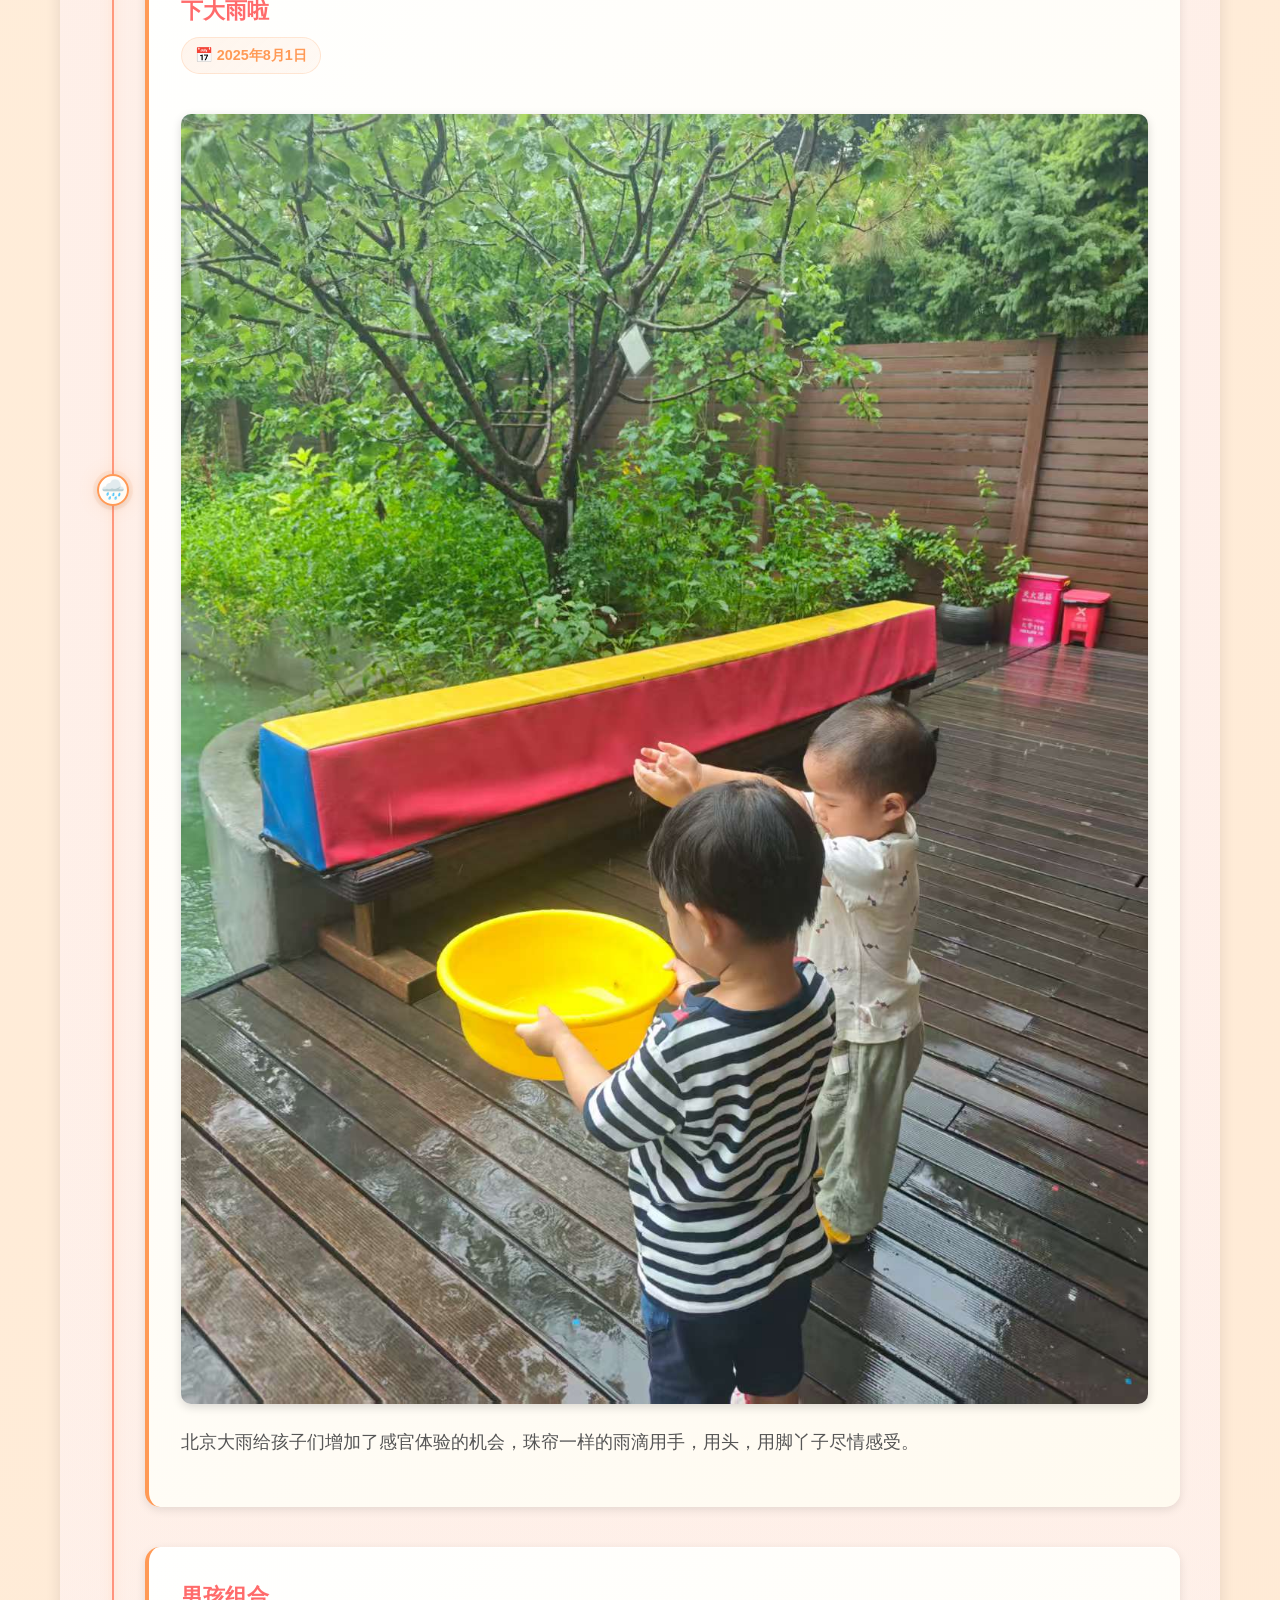
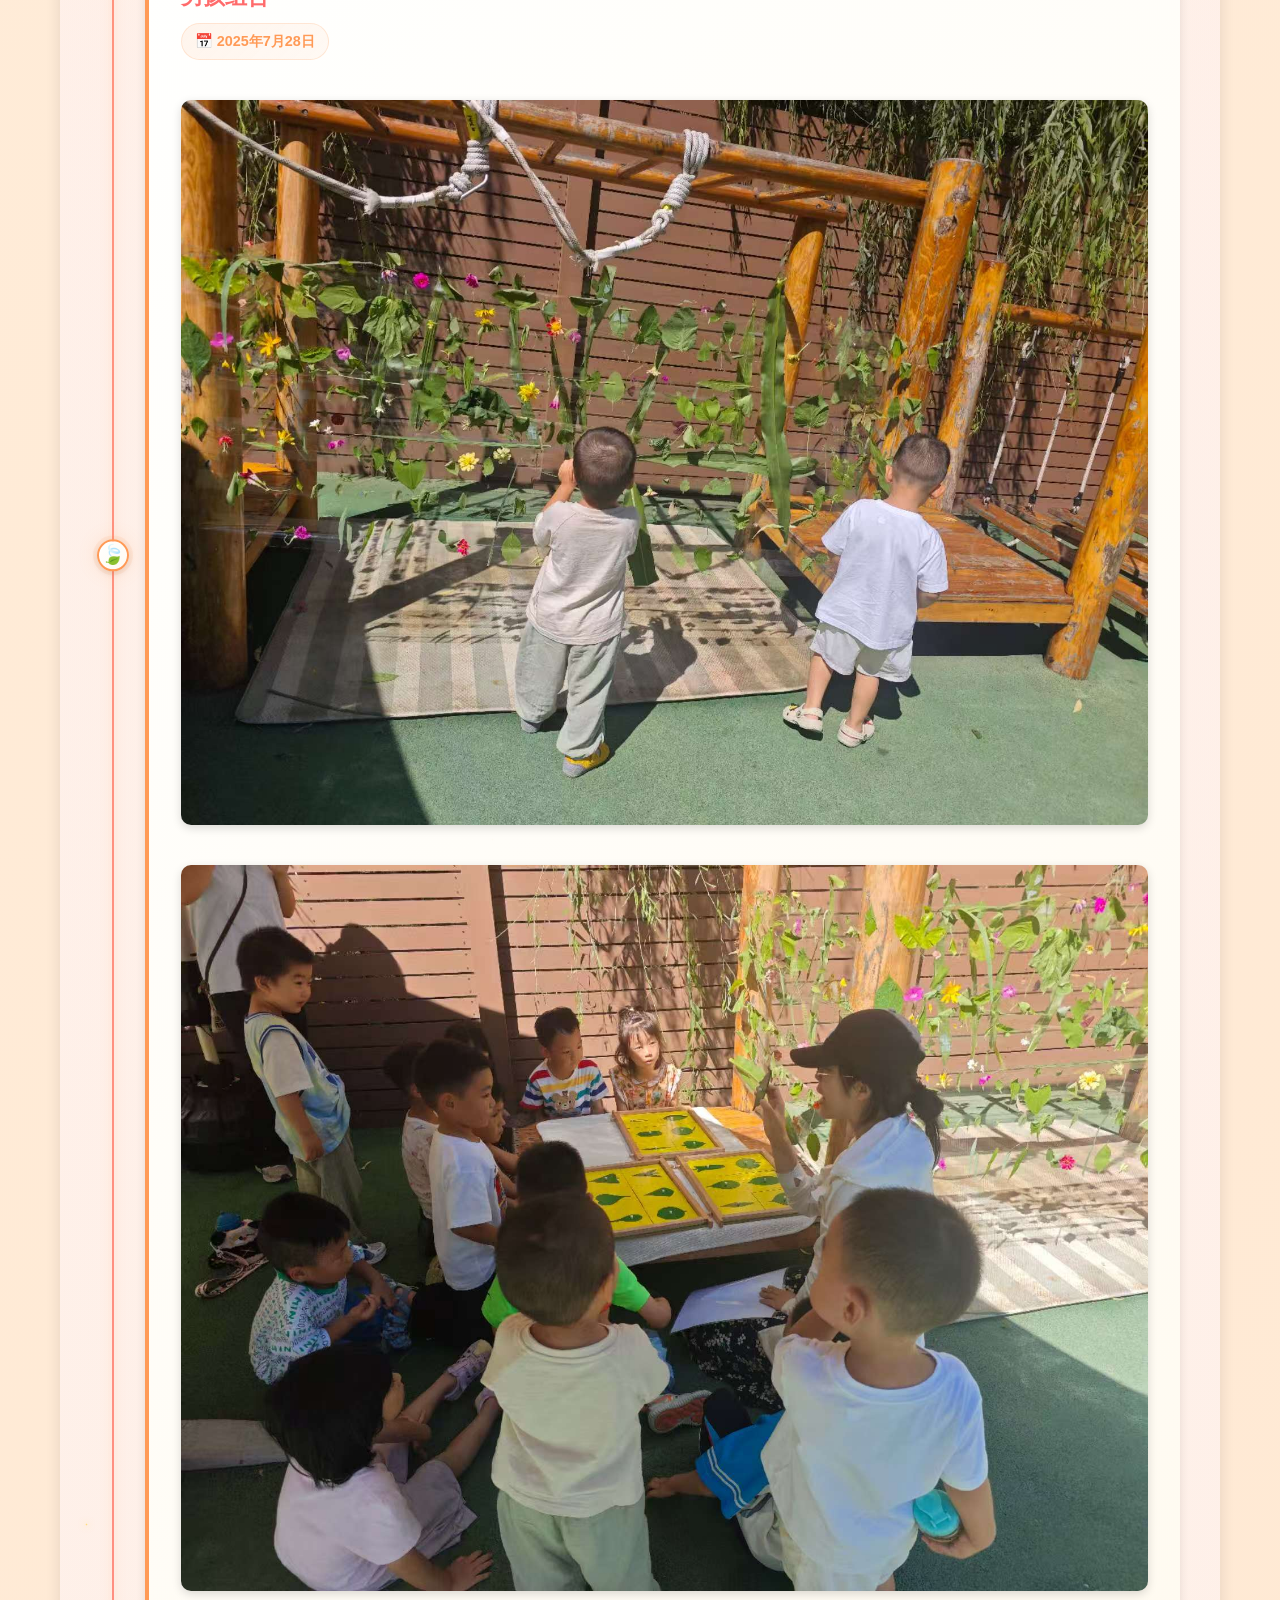
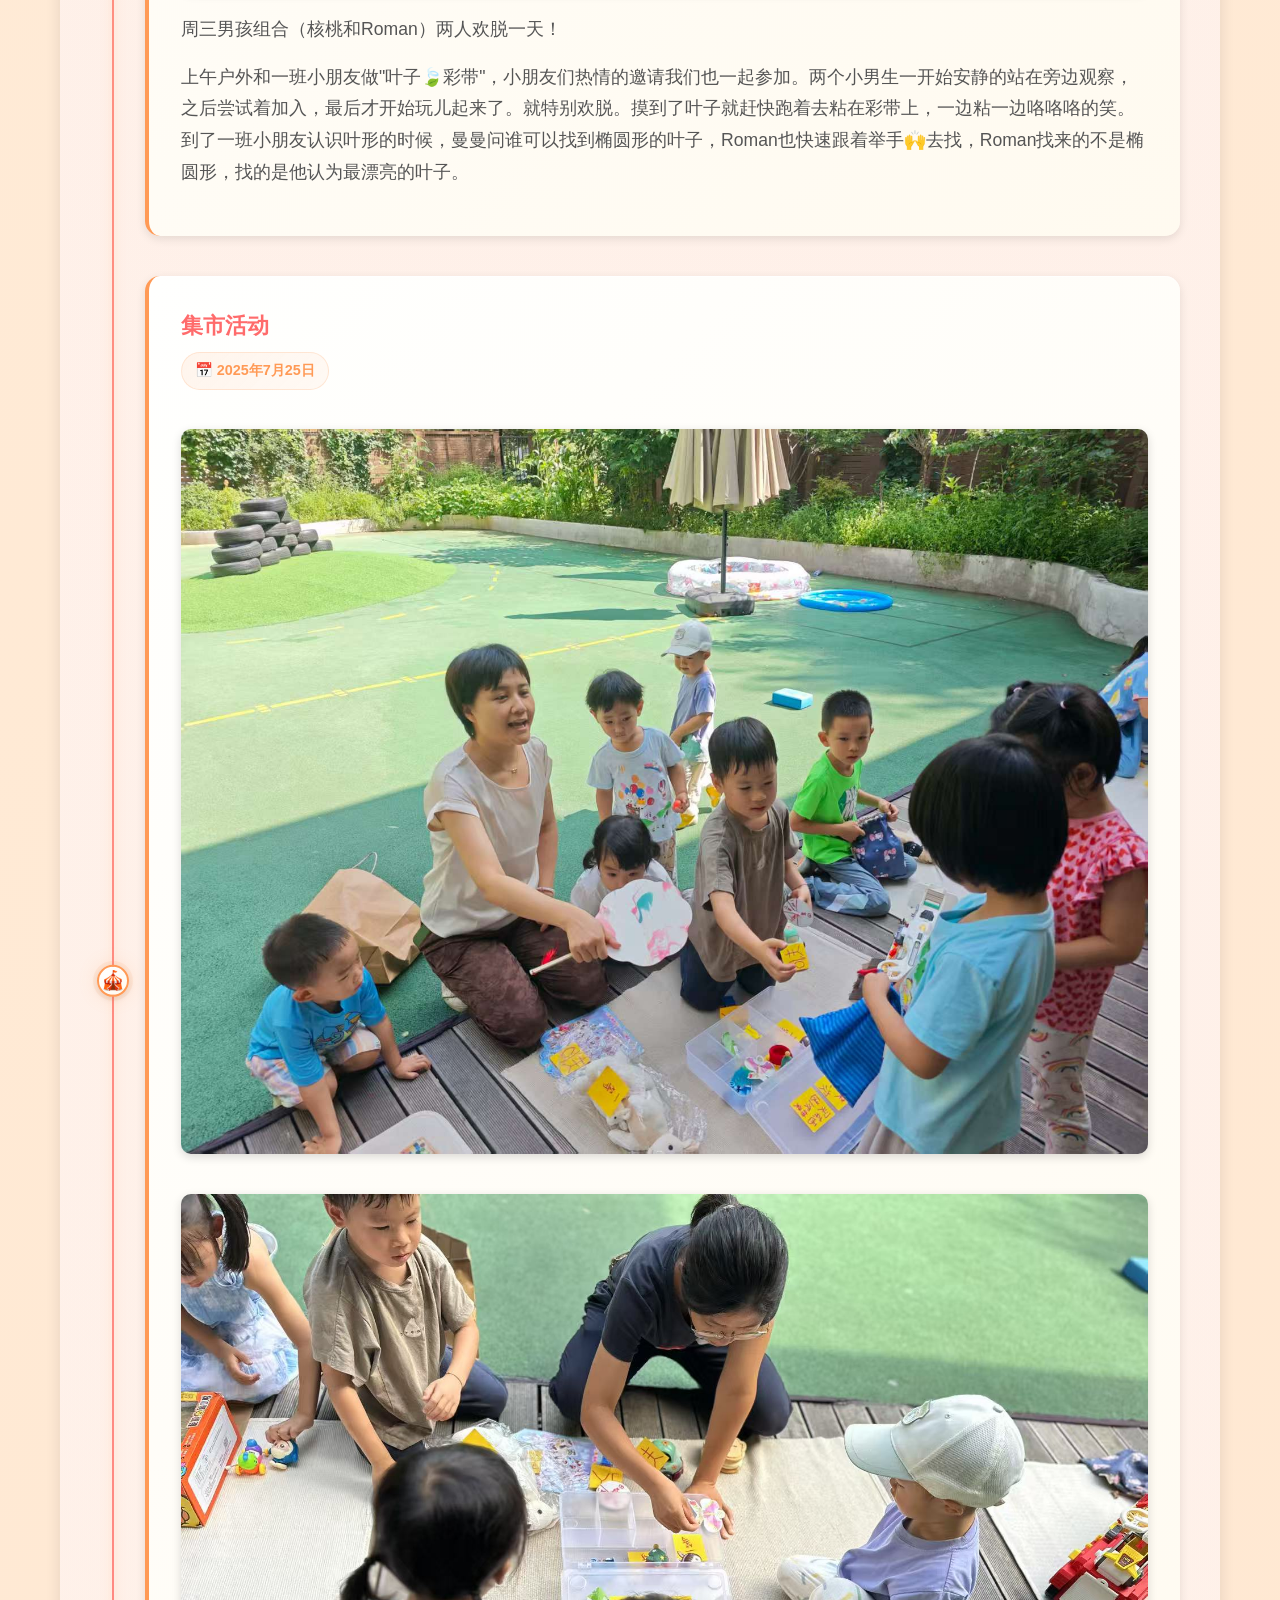
==== commit 868a889b: "update" ====
--- a/friends.html
+++ b/friends.html
@@ -363,8 +363,8 @@
                     item.style.setProperty('--parallax-speed', parallaxSpeed);
                 }
                 
-                // 持续的视差效果
-                if (item.classList.contains('visible')) {
+                // 持续的视差效果（移动端禁用以避免抖动）
+                if (item.classList.contains('visible') && !isMobile) {
                     const itemTop = rect.top;
                     const parallaxOffset = (window.innerHeight - itemTop) * 0.05;
                     const marker = item.querySelector('.timeline-marker');
@@ -395,6 +395,153 @@
             });
         });
 
+        // 📱 手机端交互功能
+        const isMobile = /iPhone|iPad|iPod|Android/i.test(navigator.userAgent);
+        
+        // 1. 触摸反馈 - emoji点击动画和震动
+        document.querySelectorAll('.timeline-marker').forEach(marker => {
+            let longPressTimer;
+            
+            // 触摸开始
+            marker.addEventListener('touchstart', (e) => {
+                marker.classList.add('touched');
+                
+                // 震动反馈
+                if (navigator.vibrate) {
+                    navigator.vibrate(10);
+                }
+                
+                // 长按检测（500ms）
+                longPressTimer = setTimeout(() => {
+                    createHeartBurst(marker);
+                    if (navigator.vibrate) {
+                        navigator.vibrate([30, 50, 30]);
+                    }
+                }, 500);
+            });
+            
+            marker.addEventListener('touchend', () => {
+                marker.classList.remove('touched');
+                clearTimeout(longPressTimer);
+            });
+            
+            marker.addEventListener('touchcancel', () => {
+                marker.classList.remove('touched');
+                clearTimeout(longPressTimer);
+            });
+        });
+        
+        // 创建爱心爆炸效果
+        function createHeartBurst(element) {
+            const hearts = ['❤️', '💕', '💖', '✨', '⭐'];
+            const rect = element.getBoundingClientRect();
+            const centerX = rect.left + rect.width / 2;
+            const centerY = rect.top + rect.height / 2;
+            
+            for (let i = 0; i < 8; i++) {
+                const heart = document.createElement('div');
+                heart.className = 'burst-particle';
+                heart.textContent = hearts[Math.floor(Math.random() * hearts.length)];
+                heart.style.left = centerX + 'px';
+                heart.style.top = centerY + 'px';
+                
+                const angle = (Math.PI * 2 * i) / 8;
+                const distance = 50 + Math.random() * 30;
+                heart.style.setProperty('--burst-x', Math.cos(angle) * distance + 'px');
+                heart.style.setProperty('--burst-y', Math.sin(angle) * distance + 'px');
+                
+                document.body.appendChild(heart);
+                
+                setTimeout(() => heart.remove(), 1000);
+            }
+        }
+        
+        // 2. 双击卡片放大
+        timelineItems.forEach(item => {
+            const content = item.querySelector('.timeline-content');
+            let lastTap = 0;
+            
+            content.addEventListener('touchend', (e) => {
+                const currentTime = new Date().getTime();
+                const tapLength = currentTime - lastTap;
+                
+                if (tapLength < 300 && tapLength > 0) {
+                    // 双击检测到
+                    content.classList.toggle('zoomed');
+                    if (navigator.vibrate) {
+                        navigator.vibrate(20);
+                    }
+                    e.preventDefault();
+                }
+                lastTap = currentTime;
+            });
+        });
+        
+        // 3. 滑动手势支持
+        let touchStartX = 0;
+        let touchStartY = 0;
+        
+        timelineItems.forEach(item => {
+            const content = item.querySelector('.timeline-content');
+            
+            content.addEventListener('touchstart', (e) => {
+                touchStartX = e.touches[0].clientX;
+                touchStartY = e.touches[0].clientY;
+            });
+            
+            content.addEventListener('touchmove', (e) => {
+                if (!touchStartX || !touchStartY) return;
+                
+                const touchX = e.touches[0].clientX;
+                const touchY = e.touches[0].clientY;
+                
+                const diffX = touchStartX - touchX;
+                const diffY = touchStartY - touchY;
+                
+                // 横向滑动效果
+                if (Math.abs(diffX) > Math.abs(diffY) && Math.abs(diffX) > 10) {
+                    content.style.transform = `translateX(${-diffX * 0.3}px)`;
+                }
+            });
+            
+            content.addEventListener('touchend', () => {
+                content.style.transform = '';
+                touchStartX = 0;
+                touchStartY = 0;
+            });
+        });
+        
+        // 4. 设备倾斜时粒子移动
+        if (window.DeviceOrientationEvent && isMobile) {
+            window.addEventListener('deviceorientation', (e) => {
+                const gamma = e.gamma || 0; // 左右倾斜 (-90 到 90)
+                const beta = e.beta || 0;   // 前后倾斜 (-180 到 180)
+                
+                // 限制范围
+                const x = Math.max(-30, Math.min(30, gamma));
+                const y = Math.max(-30, Math.min(30, beta - 45));
+                
+                starsContainer.style.transform = `translate(${x * 0.5}px, ${y * 0.5}px)`;
+            });
+        }
+        
+        // 5. 首次访问时显示滑动提示（仅手机端）
+        if (isMobile && !localStorage.getItem('swipe_hint_shown')) {
+            setTimeout(() => {
+                const hint = document.createElement('div');
+                hint.className = 'swipe-hint';
+                hint.innerHTML = '👆 长按emoji有惊喜<br>👈 双击卡片放大';
+                document.body.appendChild(hint);
+                
+                setTimeout(() => {
+                    hint.classList.add('fade-out');
+                    setTimeout(() => hint.remove(), 500);
+                }, 4000);
+                
+                localStorage.setItem('swipe_hint_shown', 'true');
+            }, 2000);
+        }
+
         // 初始触发一次
         window.dispatchEvent(new Event('scroll'));
     </script>
--- a/style.css
+++ b/style.css
@@ -564,6 +564,24 @@
     animation: pulse 2s ease-in-out infinite, pop 0.5s cubic-bezier(0.68, -0.55, 0.265, 1.55);
 }
 
+.timeline-marker:hover {
+    animation: jump 0.6s ease-out infinite !important;
+}
+
+@keyframes jump {
+    0%, 100% {
+        transform: scale(1.3) translateY(0) rotate(0deg);
+    }\n    25% {
+        transform: scale(1.4) translateY(-8px) rotate(10deg);
+    }
+    50% {
+        transform: scale(1.35) translateY(-12px) rotate(-5deg);
+    }
+    75% {
+        transform: scale(1.38) translateY(-6px) rotate(5deg);
+    }
+}
+
 @keyframes pop {
     0% {
         transform: scale(0.5);
@@ -684,6 +702,28 @@
     color: #ff6b6b;
     margin-bottom: 0.5rem;
     font-size: 1.4rem;
+    transition: transform 0.3s ease, color 0.3s ease;
+}
+
+.timeline-content:hover h3 {
+    transform: scale(1.05);
+    animation: titleWiggle 0.5s ease-in-out;
+    color: #ff5252;
+}
+
+@keyframes titleWiggle {
+    0%, 100% {
+        transform: scale(1.05) rotate(0deg);
+    }
+    25% {
+        transform: scale(1.08) rotate(1deg);
+    }
+    50% {
+        transform: scale(1.06) rotate(-1deg);
+    }
+    75% {
+        transform: scale(1.07) rotate(0.5deg);
+    }
 }
 
 .timeline-content .date {
@@ -721,11 +761,53 @@
     border-color: rgba(255, 154, 86, 0.3);
     transform: translateY(-2px) scale(1.05);
     box-shadow: 0 4px 8px rgba(255, 154, 86, 0.2);
+    animation: dateBounce 0.6s ease-out;
+}
+
+@keyframes dateBounce {
+    0%, 100% {
+        transform: translateY(-2px) scale(1.05);
+    }
+    20% {
+        transform: translateY(-6px) scale(1.08) rotate(2deg);
+    }
+    40% {
+        transform: translateY(-3px) scale(1.06) rotate(-1deg);
+    }
+    60% {
+        transform: translateY(-5px) scale(1.07) rotate(1deg);
+    }
+    80% {
+        transform: translateY(-3px) scale(1.055) rotate(0deg);
+    }
 }
 
 .timeline-content p {
     color: #555;
     line-height: 1.8;
+}
+
+/* 悔浮时文字逐个弹出 */
+.timeline-content:hover p {
+    animation: textBounce 0.8s ease-out;
+}
+
+@keyframes textBounce {
+    0%, 100% {
+        transform: translateY(0);
+    }
+    10% {
+        transform: translateY(-3px);
+    }
+    20% {
+        transform: translateY(0);
+    }
+    30% {
+        transform: translateY(-2px);
+    }
+    40% {
+        transform: translateY(0);
+    }
 }
 
 /* Quotes Container */
@@ -1169,6 +1251,132 @@
     font-weight: 600;
 }
 
+/* 📱 手机端交互样式 */
+
+/* 触摸反馈 */
+.timeline-marker {
+    -webkit-tap-highlight-color: transparent;
+    touch-action: manipulation;
+}
+
+.timeline-marker.touched {
+    transform: scale(1.5) !important;
+    transition: transform 0.1s ease-out;
+}
+
+/* 爱心爆炸粒子 */
+.burst-particle {
+    position: fixed;
+    font-size: 1.5rem;
+    pointer-events: none;
+    z-index: 9999;
+    animation: burstOut 1s ease-out forwards;
+}
+
+@keyframes burstOut {
+    0% {
+        transform: translate(0, 0) scale(0);
+        opacity: 1;
+    }
+    100% {
+        transform: translate(var(--burst-x), var(--burst-y)) scale(1.5);
+        opacity: 0;
+    }
+}
+
+/* 双击放大卡片 */
+.timeline-content.zoomed {
+    position: fixed;
+    top: 50%;
+    left: 50%;
+    transform: translate(-50%, -50%) scale(1.1) !important;
+    z-index: 1000;
+    max-width: 90vw;
+    max-height: 80vh;
+    overflow-y: auto;
+    box-shadow: 0 20px 60px rgba(0, 0, 0, 0.3) !important;
+    animation: zoomIn 0.3s cubic-bezier(0.68, -0.55, 0.265, 1.55);
+}
+
+.timeline-content.zoomed::before {
+    content: '';
+    position: fixed;
+    top: 0;
+    left: 0;
+    right: 0;
+    bottom: 0;
+    background: rgba(0, 0, 0, 0.5);
+    z-index: -1;
+}
+
+@keyframes zoomIn {
+    from {
+        transform: translate(-50%, -50%) scale(0.8);
+        opacity: 0;
+    }
+    to {
+        transform: translate(-50%, -50%) scale(1.1);
+        opacity: 1;
+    }
+}
+
+/* 增大触摸目标 */
+@media (max-width: 768px) {
+    .timeline-marker {
+        width: 44px;
+        height: 44px;
+        font-size: 1.5rem;
+        left: -9px;
+    }
+    
+    .back-to-top {
+        width: 60px;
+        height: 60px;
+        font-size: 1.8rem;
+        bottom: 30px;
+        right: 20px;
+    }
+}
+
+/* 滑动提示 */
+.swipe-hint {
+    position: fixed;
+    top: 50%;
+    left: 50%;
+    transform: translate(-50%, -50%);
+    background: rgba(0, 0, 0, 0.85);
+    color: white;
+    padding: 1.5rem 2rem;
+    border-radius: 15px;
+    font-size: 1.1rem;
+    text-align: center;
+    z-index: 10000;
+    animation: hintPulse 2s ease-in-out infinite;
+    box-shadow: 0 10px 30px rgba(0, 0, 0, 0.5);
+    backdrop-filter: blur(10px);
+    line-height: 1.8;
+}
+
+.swipe-hint.fade-out {
+    animation: fadeOutHint 0.5s ease-out forwards;
+}
+
+@keyframes hintPulse {
+    0%, 100% {
+        transform: translate(-50%, -50%) scale(1);
+    }
+    50% {
+        transform: translate(-50%, -50%) scale(1.05);
+    }
+}
+
+@keyframes fadeOutHint {
+    to {
+        opacity: 0;
+        transform: translate(-50%, -50%) scale(0.8);
+    }
+}
+
 /* Footer */
 footer {
     background: linear-gradient(135deg, #ff9a56 0%, #ff6b6b 100%);
@@ -1184,10 +1392,17 @@
     .timeline-content {
         transform-style: flat !important;
         perspective: none !important;
+        transition: transform 0.3s ease, box-shadow 0.3s ease;
     }
     
     .timeline-content:hover {
         transform: translateX(5px) scale(1.01) !important;
+    }
+    
+    /* 触摸时的即时反馈 */
+    .timeline-content:active {
+        transform: scale(0.98) !important;
+        transition: transform 0.1s ease;
     }
     
     /* 减少星星数量 */
@@ -1195,6 +1410,26 @@
         display: none;
     }
     
+    /* 减少彩色粒子 */
+    .color-particle:nth-child(n+10) {
+        display: none;
+    }
+    
+    /* 禁用emoji动画避免滚动抖动 */
+    .timeline-marker {
+        animation: none !important;
+    }
+    
+    .timeline-item.visible .timeline-marker {
+        animation: pop 0.5s cubic-bezier(0.68, -0.55, 0.265, 1.55) !important;
+    }
+    
+    /* 更大的文字和行距 */
+    body {
+        font-size: 16px;
+        line-height: 1.8;
+    }
+    
     header h1 {
         font-size: 1.8rem;
         padding: 0 1rem;
@@ -1206,12 +1441,16 @@
 
     nav .container {
         flex-wrap: wrap;
-        gap: 0.3rem;
+        gap: 0.5rem;
     }
 
     nav a {
-        padding: 0.4rem 0.8rem;
-        font-size: 0.85rem;
+        padding: 0.6rem 1rem;
+        font-size: 0.9rem;
+        min-height: 44px;
+        display: flex;
+        align-items: center;
+        justify-content: center;
     }
 
     .section {
@@ -1224,6 +1463,22 @@
     
     .section h3 {
         font-size: 1.2rem;
+    }
+    
+    /* 时间轴优化 */
+    .timeline-item {
+        padding-left: 55px;
+        margin-bottom: 3rem;
+    }
+    
+    .timeline-content {
+        padding: 1.5rem;
+        font-size: 1rem;
+    }
+    
+    .timeline-content p {
+        font-size: 1rem;
+        line-height: 1.8;
     }
     
     /* 小朋友卡片 - 手机上每行2个 */
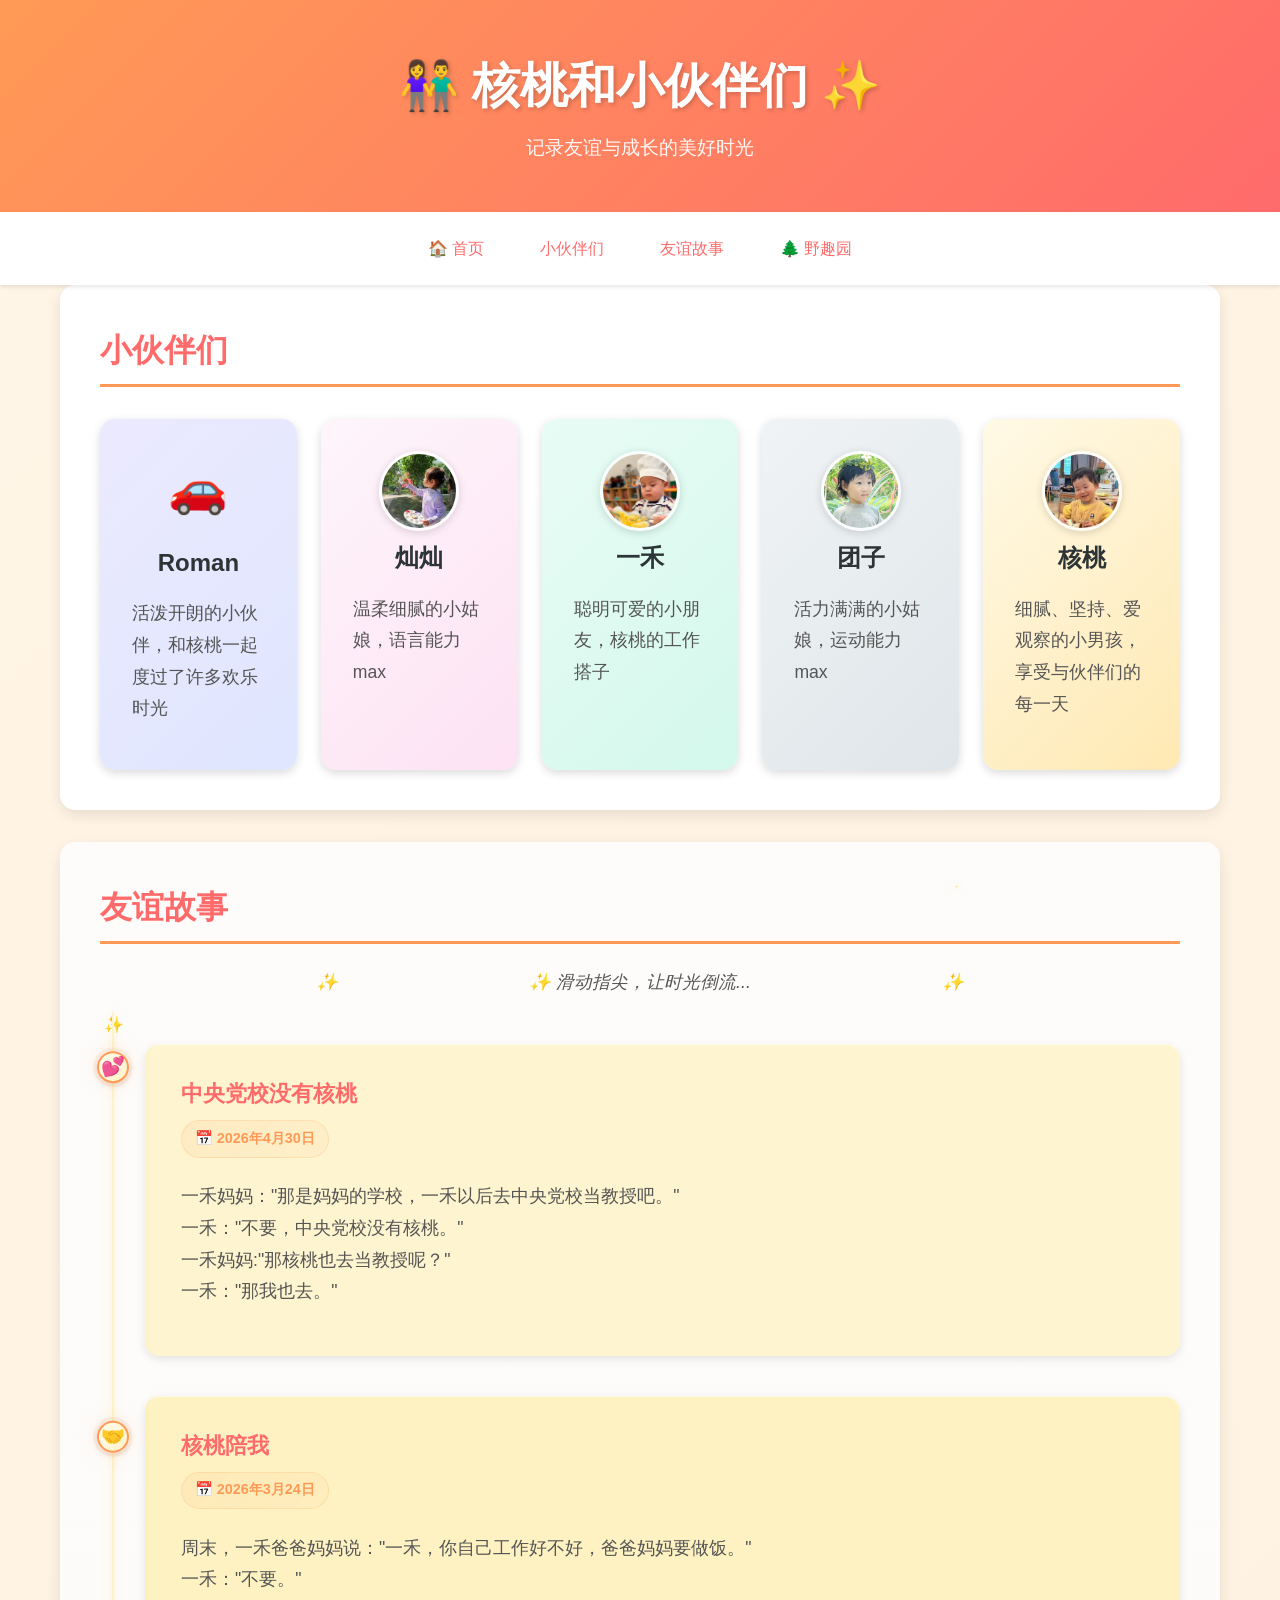
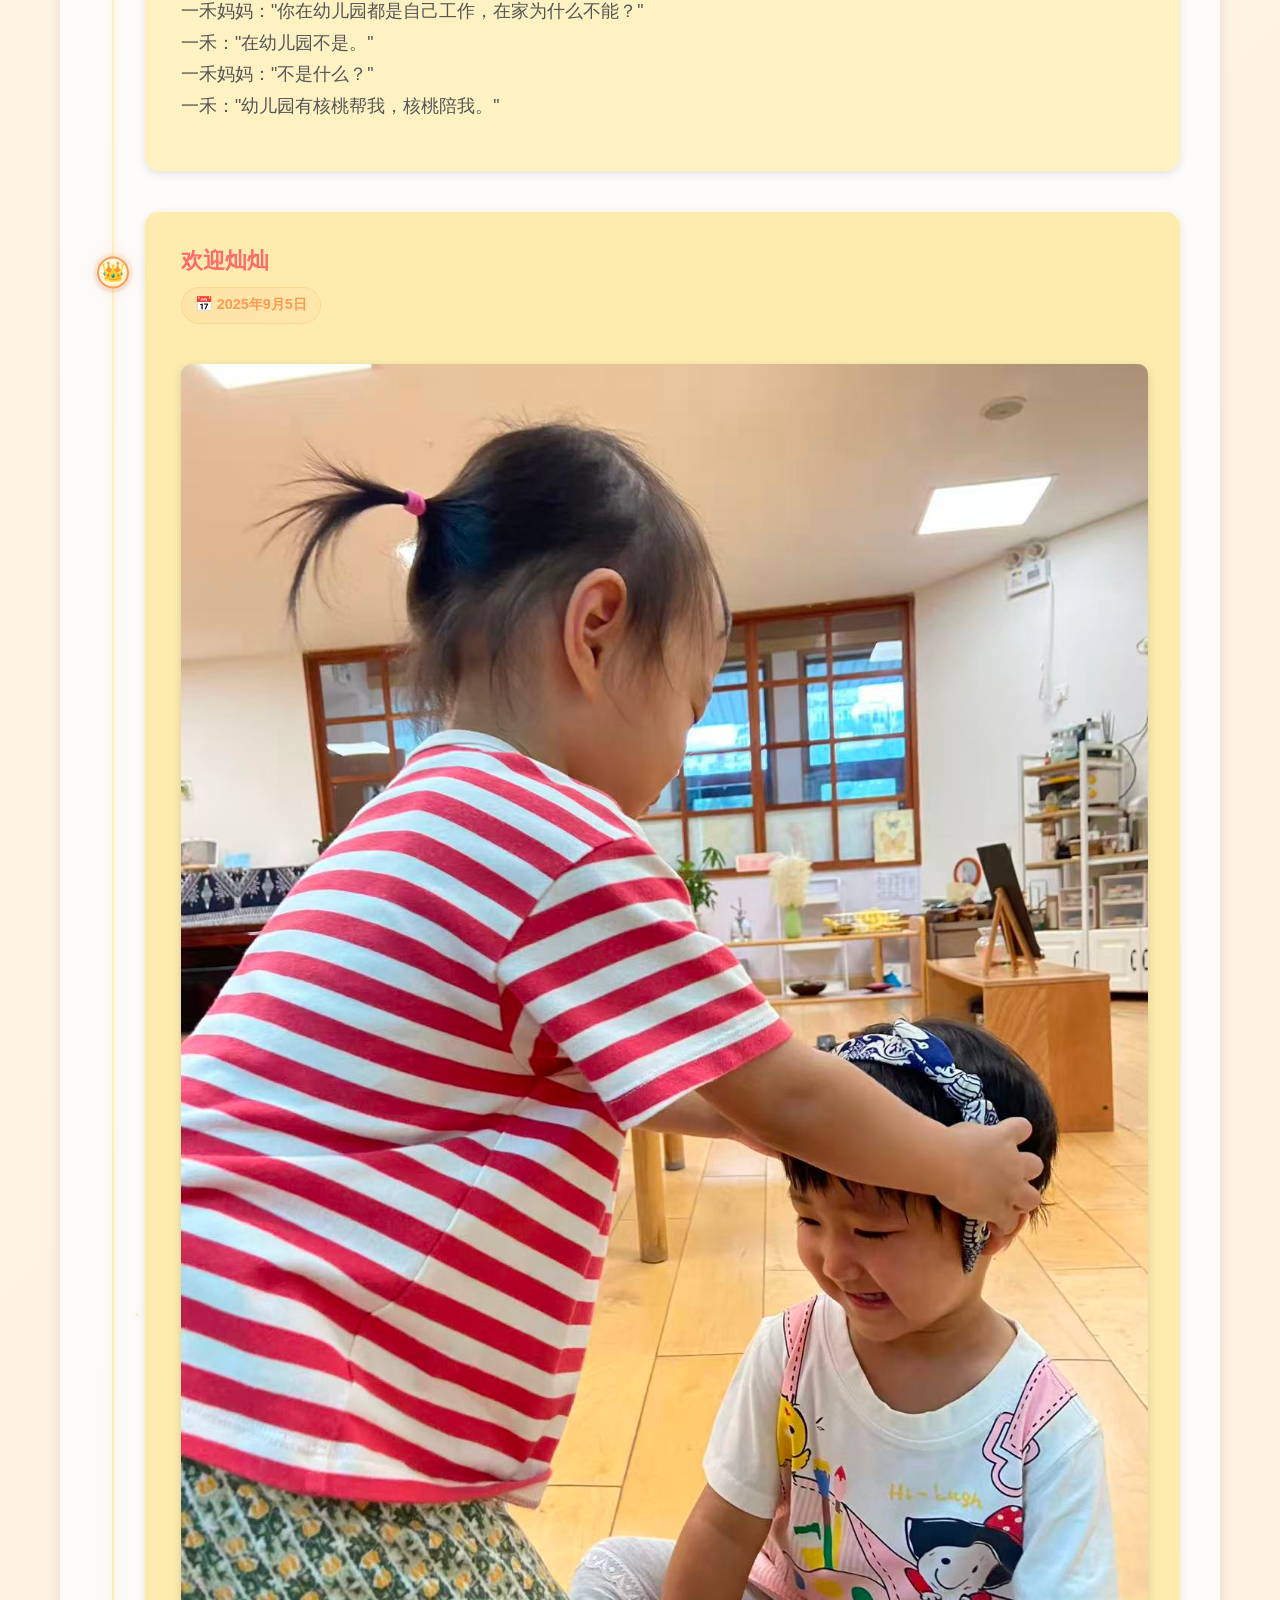
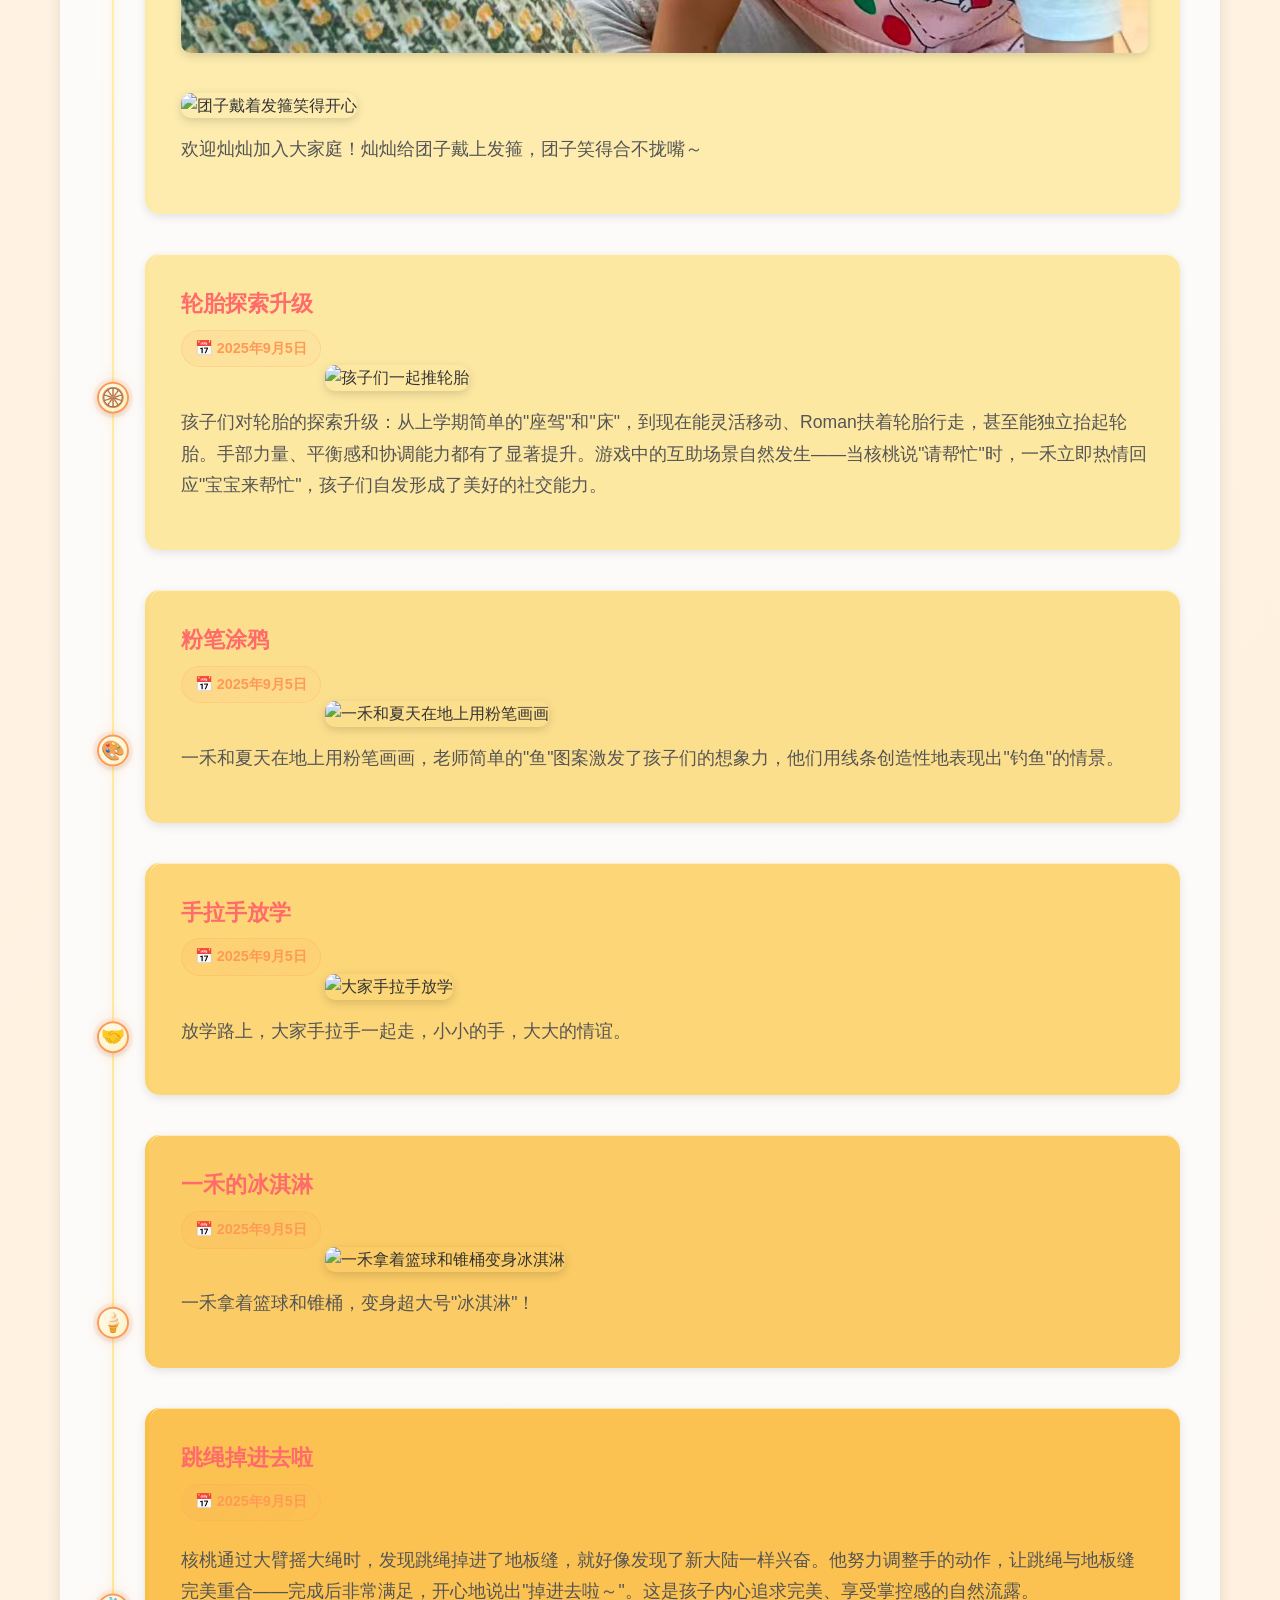
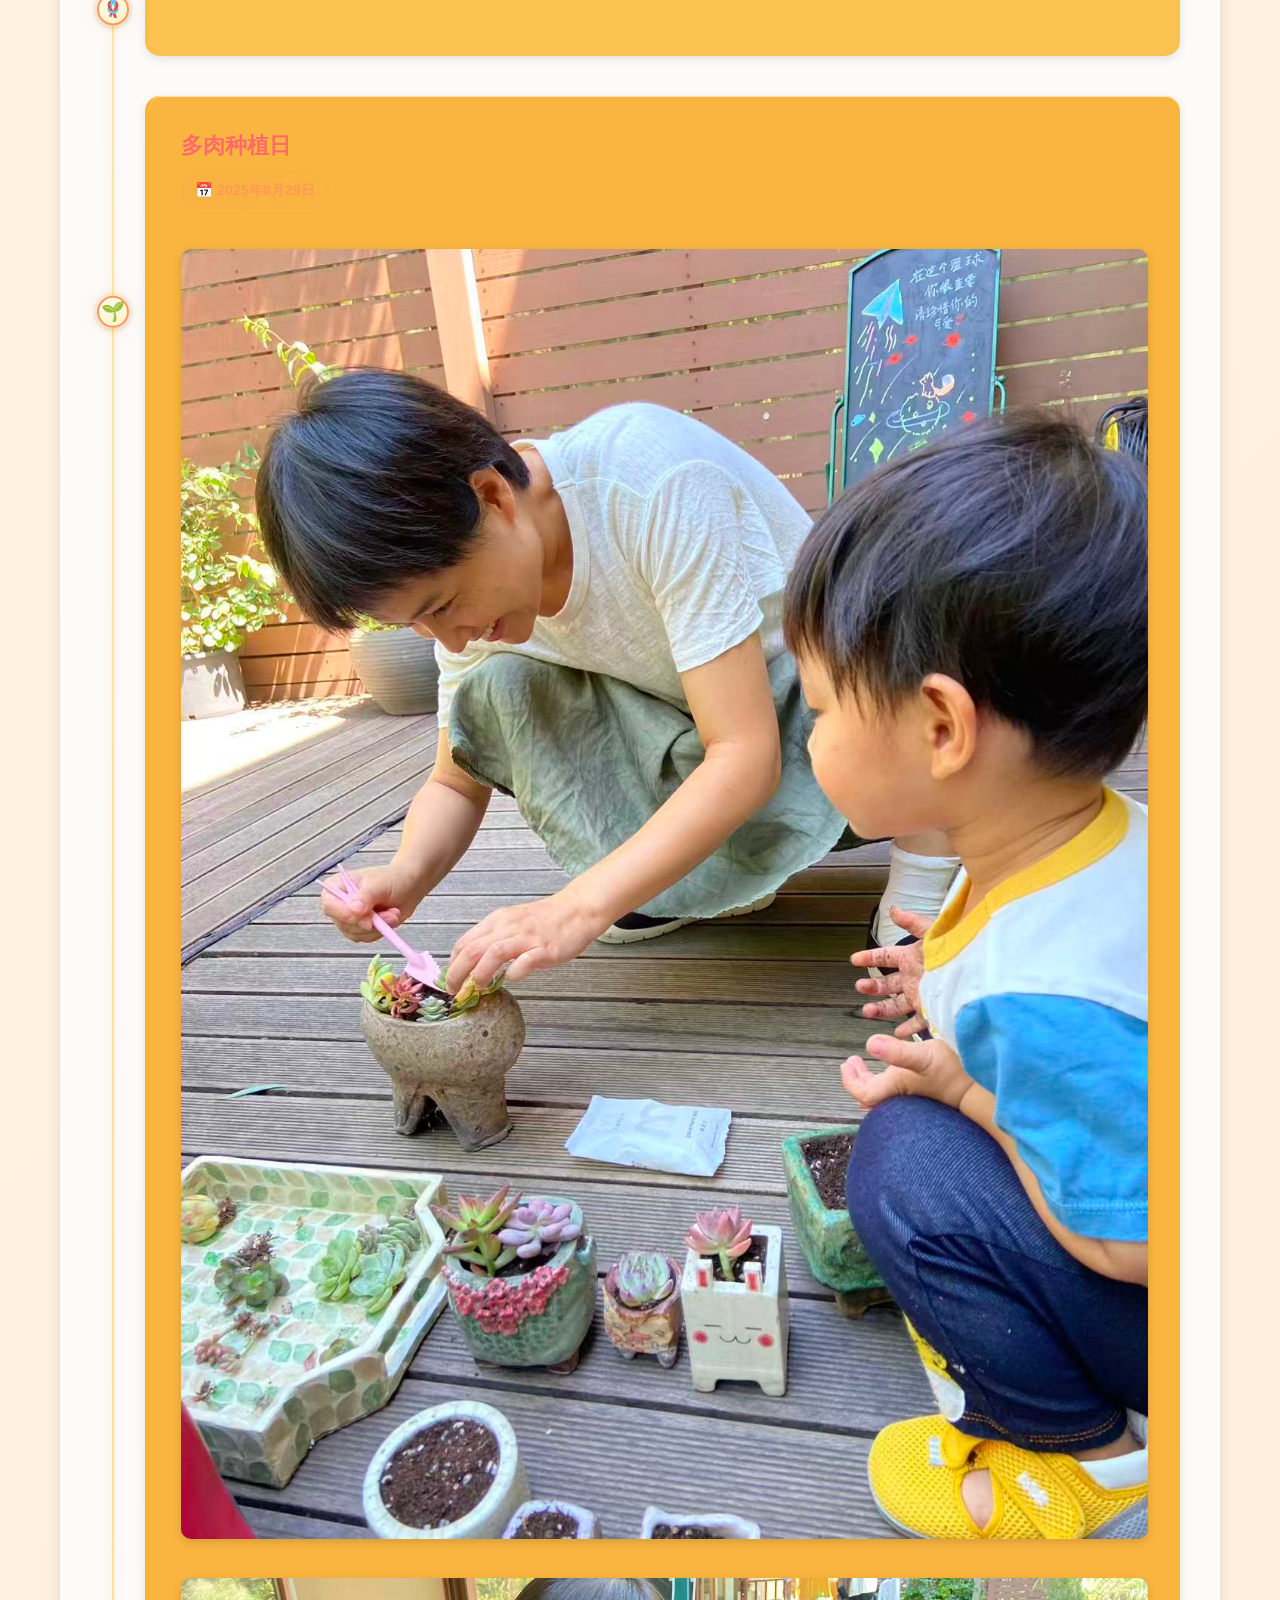
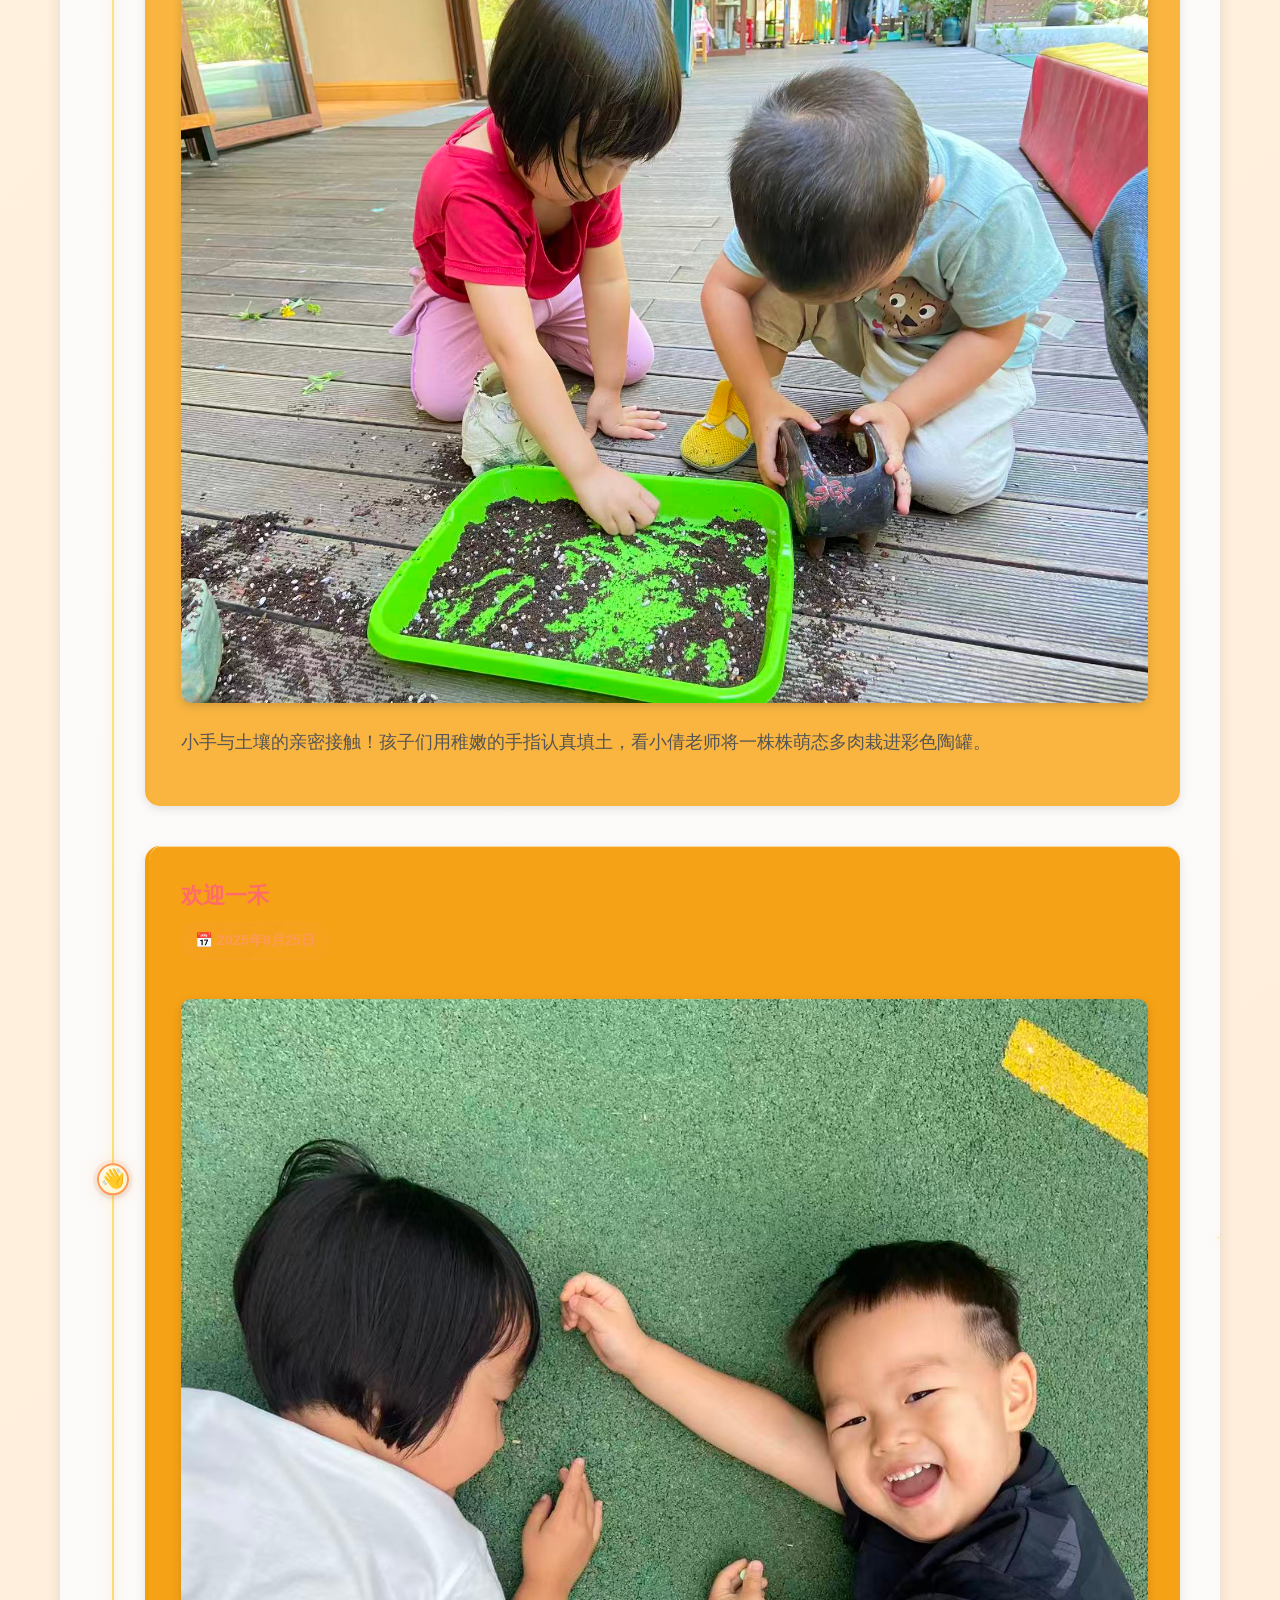
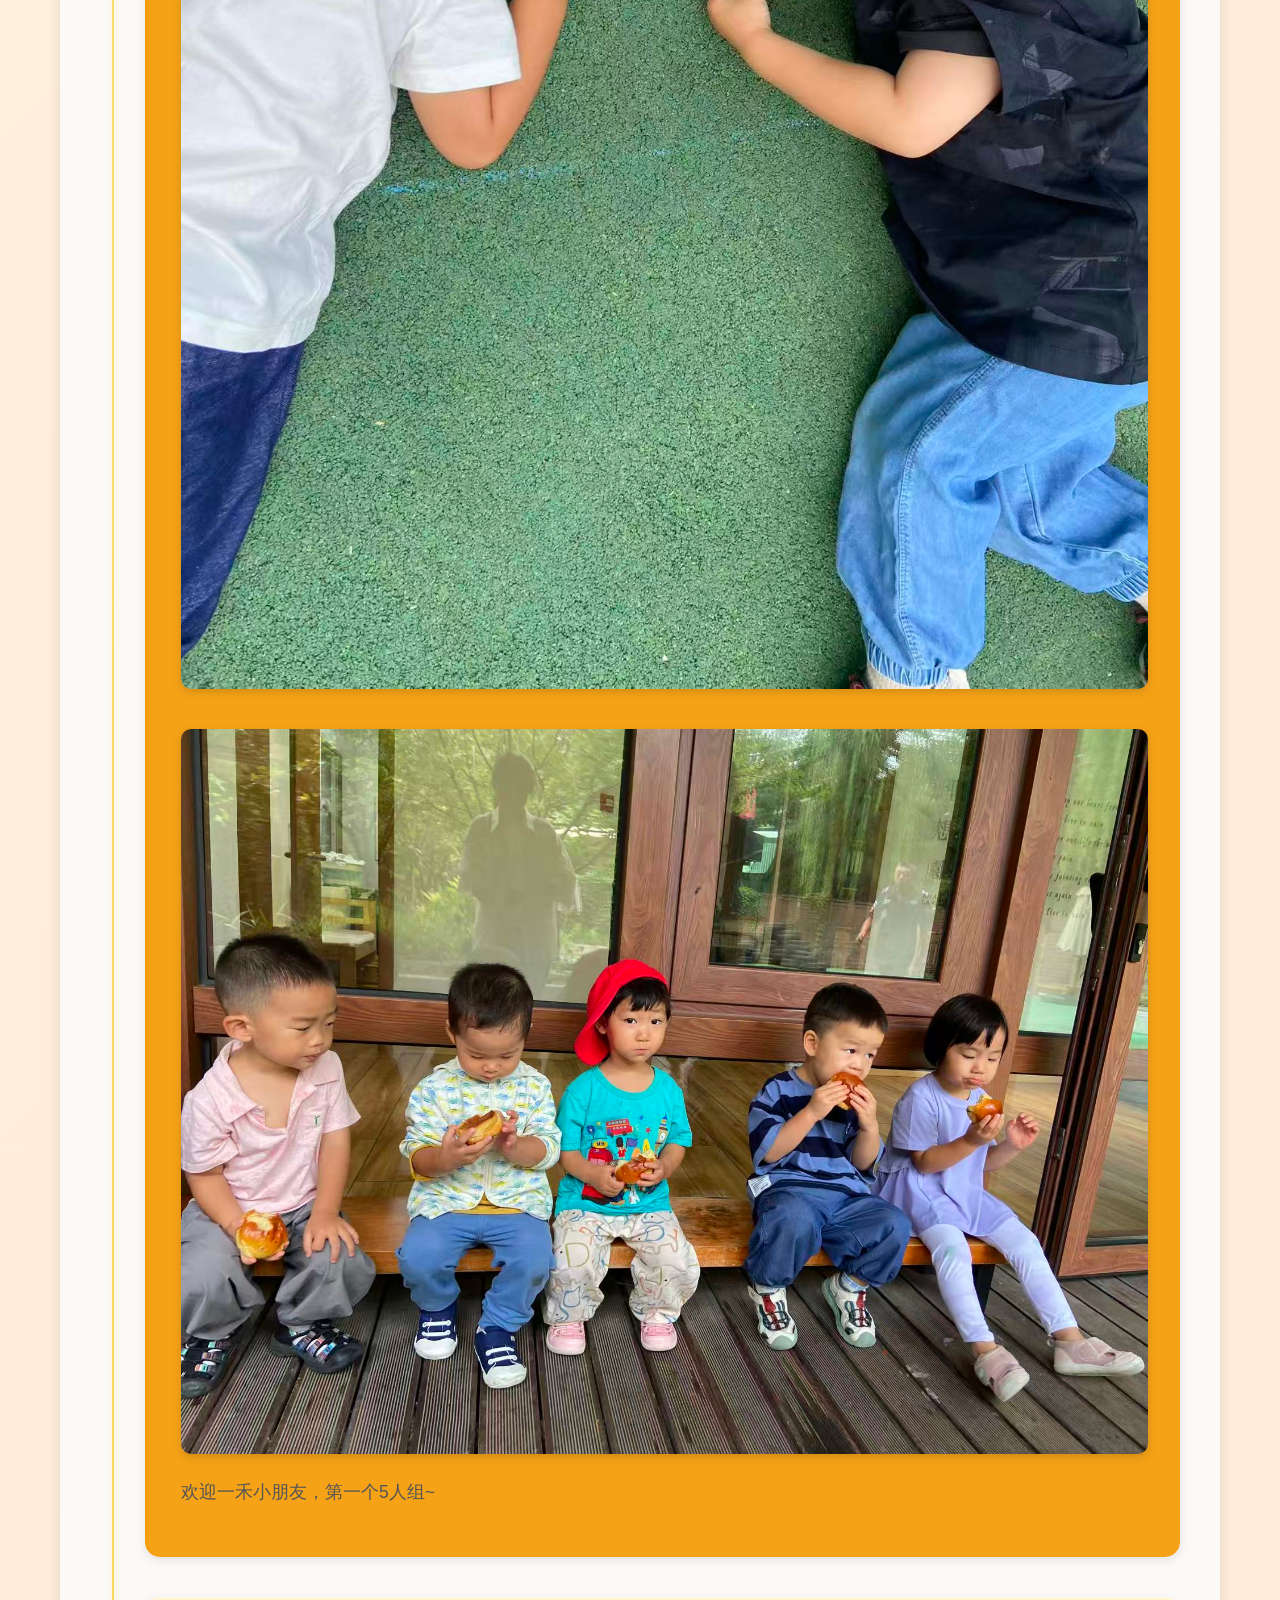
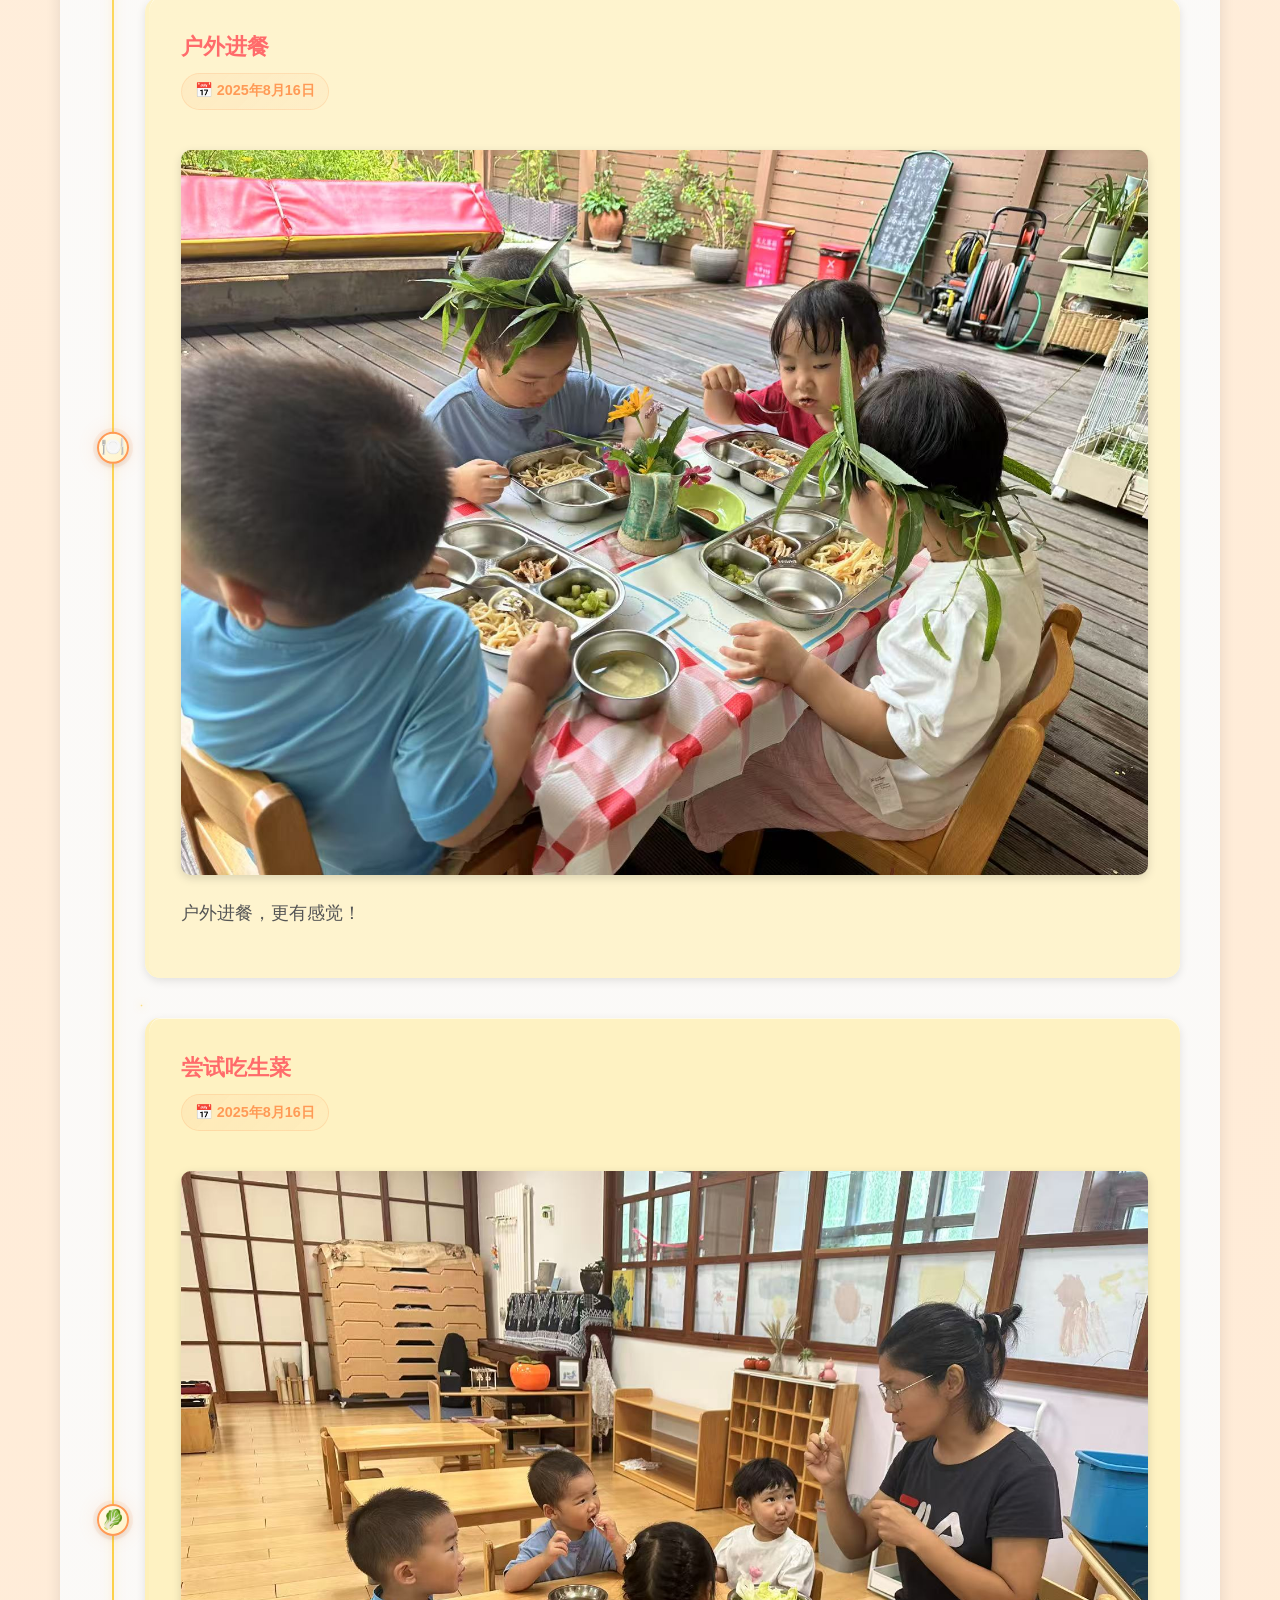
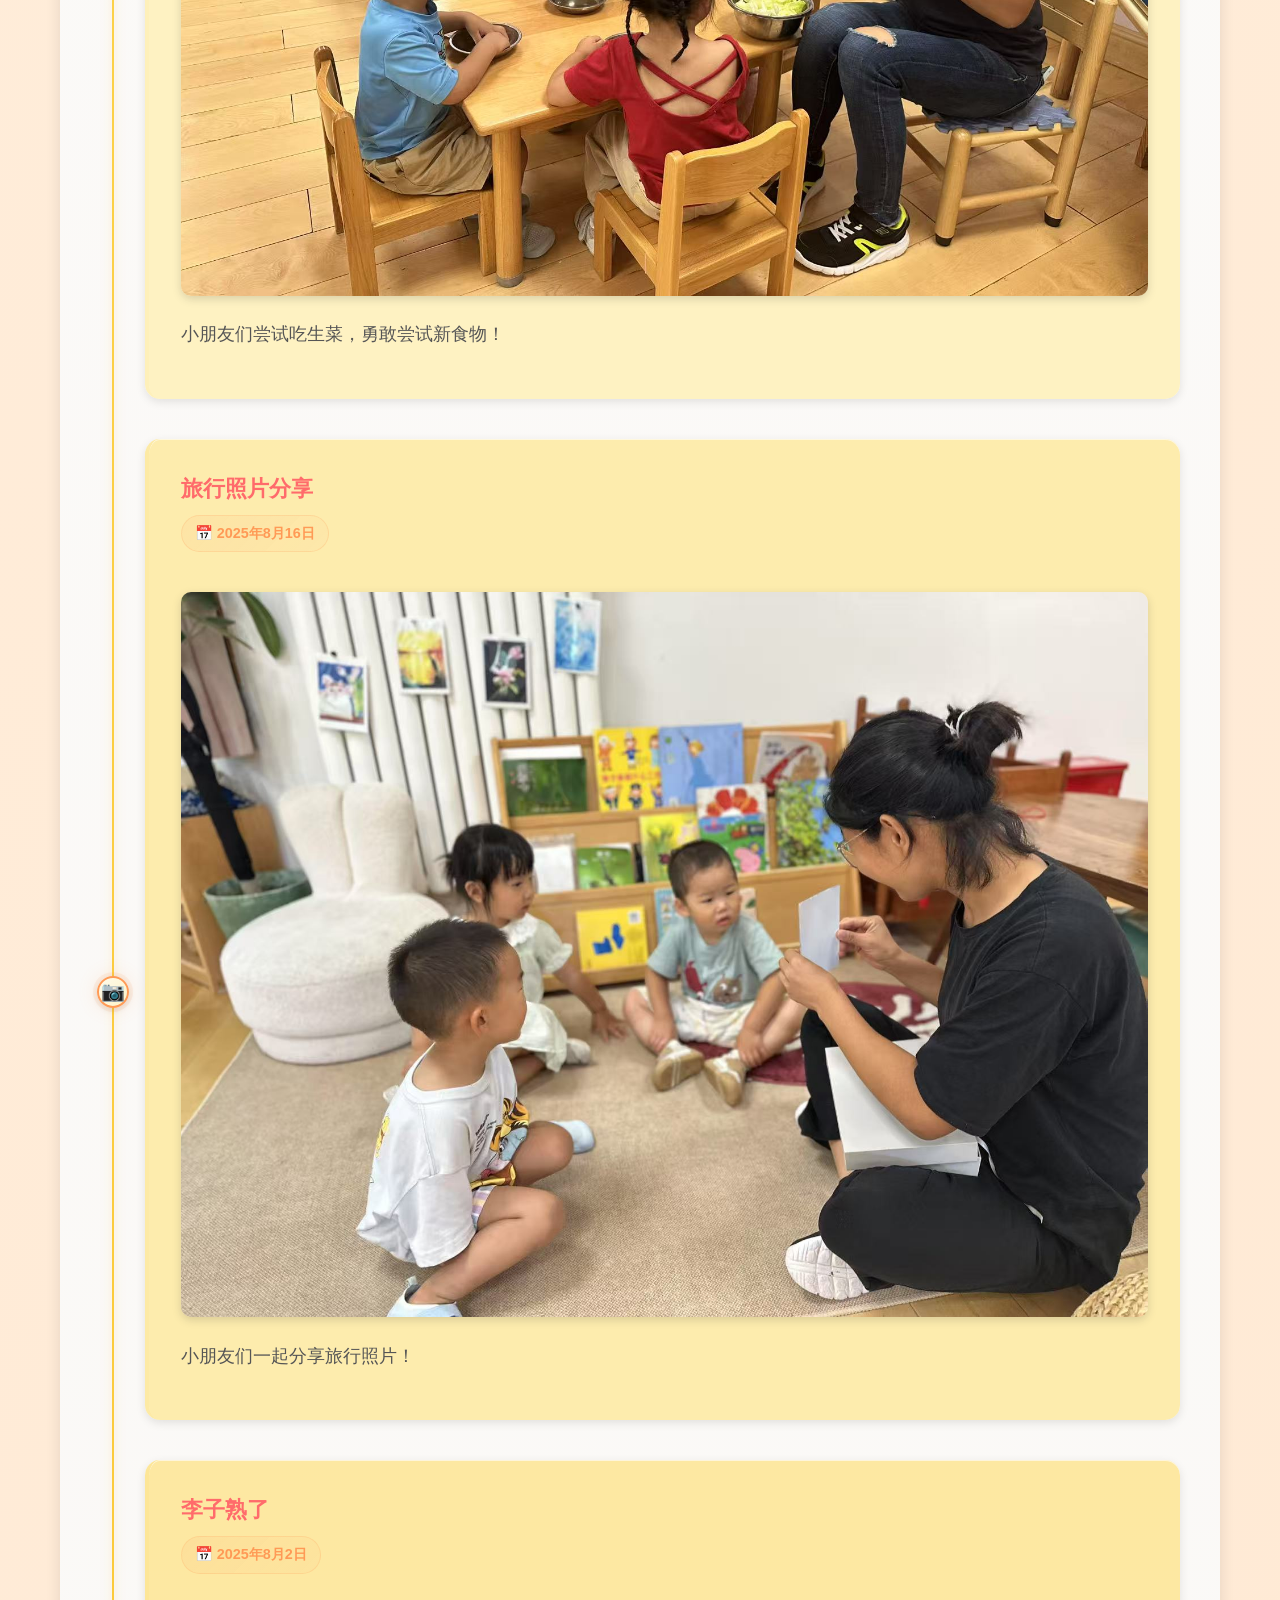
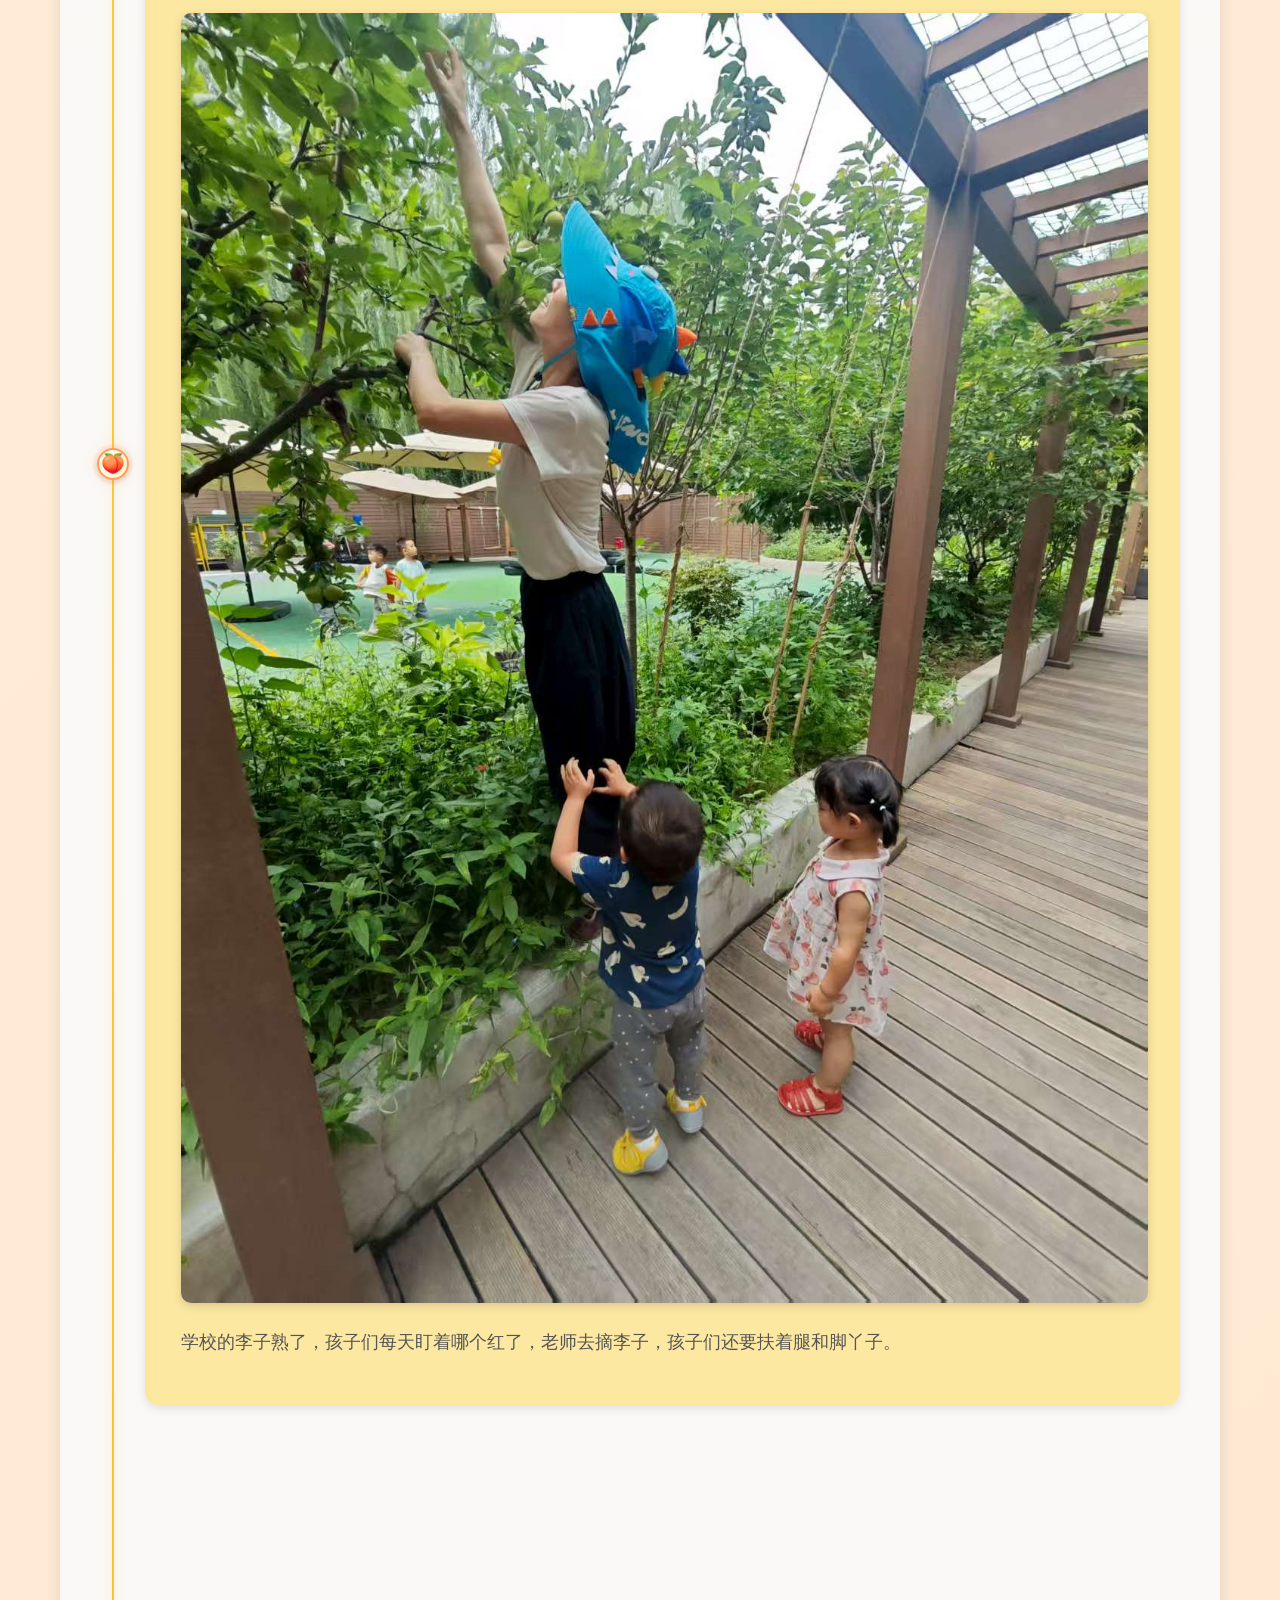
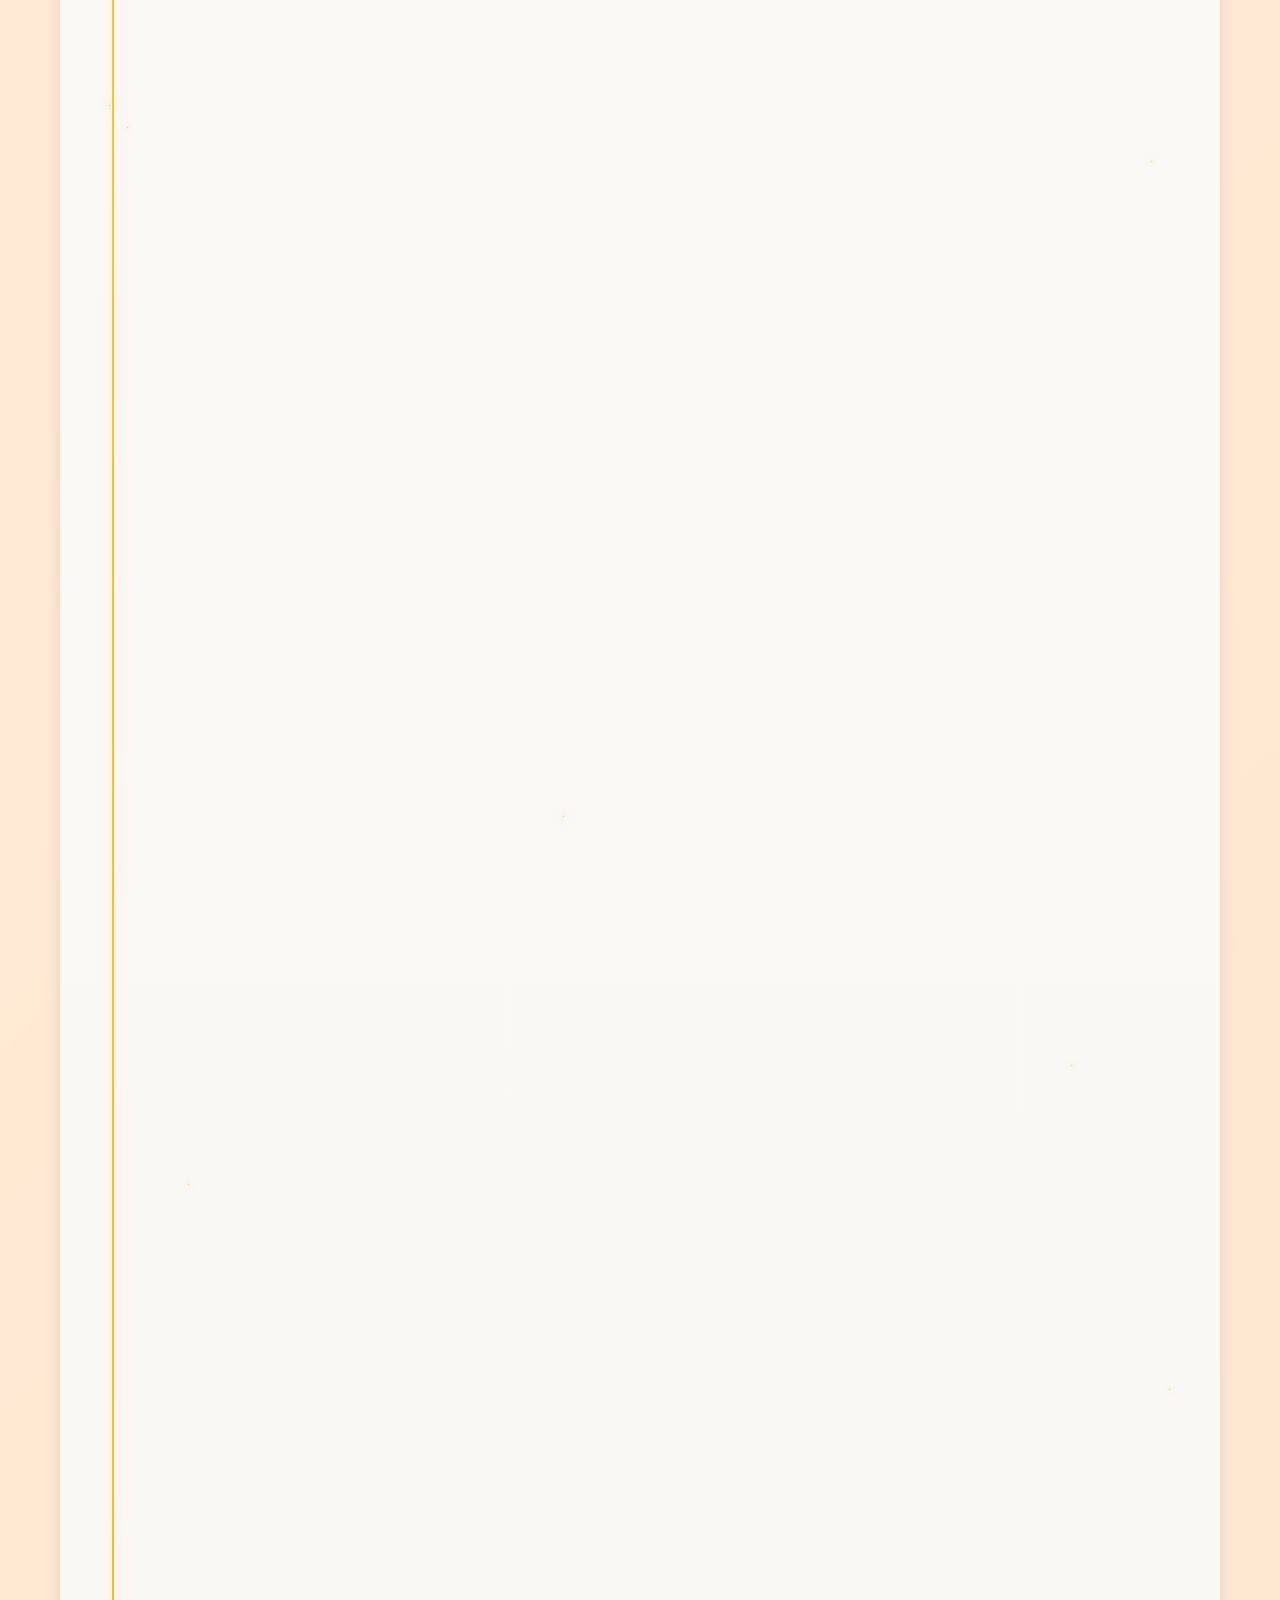
==== commit 7ab1eab9: "update" ====
--- a/friends.html
+++ b/friends.html
@@ -89,6 +89,66 @@
                 </div>
 
                 <div class="timeline-item">
+                    <div class="timeline-marker">👑</div>
+                    <div class="timeline-content">
+                        <h3>欢迎灿灿</h3>
+                        <p class="date">📅 2025年9月5日</p>
+                        <img src="image/activities/welcome_cancan.jpg" alt="灿灿给团子戴发箍" class="card-photo" loading="lazy">
+                        <img src="image/activities/tuanzi_headband.jpg" alt="团子戴着发箍笑得开心" class="card-photo" loading="lazy" style="margin-top: 1rem;">
+                        <p>欢迎灿灿加入大家庭！灿灿给团子戴上发箍，团子笑得合不拢嘴～</p>
+                    </div>
+                </div>
+
+                <div class="timeline-item">
+                    <div class="timeline-marker">🛞</div>
+                    <div class="timeline-content">
+                        <h3>轮胎探索升级</h3>
+                        <p class="date">📅 2025年9月5日</p>
+                        <img src="image/activities/tire_play.jpg" alt="孩子们一起推轮胎" class="card-photo" loading="lazy">
+                        <p>孩子们对轮胎的探索升级：从上学期简单的"座驾"和"床"，到现在能灵活移动、Roman扶着轮胎行走，甚至能独立抬起轮胎。手部力量、平衡感和协调能力都有了显著提升。游戏中的互助场景自然发生——当核桃说"请帮忙"时，一禾立即热情回应"宝宝来帮忙"，孩子们自发形成了美好的社交能力。</p>
+                    </div>
+                </div>
+
+                <div class="timeline-item">
+                    <div class="timeline-marker">🎨</div>
+                    <div class="timeline-content">
+                        <h3>粉笔涂鸦</h3>
+                        <p class="date">📅 2025年9月5日</p>
+                        <img src="image/activities/chalk_drawing.jpg" alt="一禾和夏天在地上用粉笔画画" class="card-photo" loading="lazy">
+                        <p>一禾和夏天在地上用粉笔画画，老师简单的"鱼"图案激发了孩子们的想象力，他们用线条创造性地表现出"钓鱼"的情景。</p>
+                    </div>
+                </div>
+
+                <div class="timeline-item">
+                    <div class="timeline-marker">🤝</div>
+                    <div class="timeline-content">
+                        <h3>手拉手放学</h3>
+                        <p class="date">📅 2025年9月5日</p>
+                        <img src="image/activities/holding_hands.jpg" alt="大家手拉手放学" class="card-photo" loading="lazy">
+                        <p>放学路上，大家手拉手一起走，小小的手，大大的情谊。</p>
+                    </div>
+                </div>
+
+                <div class="timeline-item">
+                    <div class="timeline-marker">🍦</div>
+                    <div class="timeline-content">
+                        <h3>一禾的冰淇淋</h3>
+                        <p class="date">📅 2025年9月5日</p>
+                        <img src="image/activities/yihe_icecream.jpg" alt="一禾拿着篮球和锥桶变身冰淇淋" class="card-photo" loading="lazy">
+                        <p>一禾拿着篮球和锥桶，变身超大号"冰淇淋"！</p>
+                    </div>
+                </div>
+
+                <div class="timeline-item">
+                    <div class="timeline-marker">🪢</div>
+                    <div class="timeline-content">
+                        <h3>跳绳掉进去啦</h3>
+                        <p class="date">📅 2025年9月5日</p>
+                        <p>核桃通过大臂摇大绳时，发现跳绳掉进了地板缝，就好像发现了新大陆一样兴奋。他努力调整手的动作，让跳绳与地板缝完美重合——完成后非常满足，开心地说出"掉进去啦～"。这是孩子内心追求完美、享受掌控感的自然流露。</p>
+                    </div>
+                </div>
+
+                <div class="timeline-item">
                     <div class="timeline-marker">🌱</div>
                     <div class="timeline-content">
                         <h3>多肉种植日</h3>
@@ -317,11 +377,6 @@
         const timeline = document.querySelector('.timeline');
         const timelineItems = document.querySelectorAll('.timeline-item');
         const storiesSection = document.getElementById('stories');
-        
-        // 创建滚动进度指示器
-        const progressIndicator = document.createElement('div');
-        progressIndicator.className = 'timeline-progress';
-        timeline.appendChild(progressIndicator);
 
         // 创建星空粒子背景
         const starsContainer = document.createElement('div');
@@ -343,9 +398,6 @@
             const timelineRect = timeline.getBoundingClientRect();
             const scrollProgress = Math.max(0, Math.min(1, -timelineRect.top / (timelineRect.height - window.innerHeight)));
             
-            // 更新进度条
-            progressIndicator.style.height = `${scrollProgress * 100}%`;
-            
             // 视差滚动效果
             starsContainer.style.transform = `translateY(${scrollProgress * 50}px)`;
             
--- a/style.css
+++ b/style.css
@@ -329,8 +329,8 @@
 #stories {
     position: relative;
     background: linear-gradient(180deg,
-        hsla(15, 100%, 97%, 1) 0%,
-        hsla(25, 100%, 96%, 1) 100%);
+        #fdfcfb 0%,
+        #f9f7f4 100%);
     overflow: hidden;
 }
 
@@ -342,7 +342,7 @@
     width: 200%;
     height: 200%;
     background: radial-gradient(circle at 50% 50%,
-        hsla(15, 80%, 85%, 0.1) 0%,
+        rgba(255, 255, 255, 0.05) 0%,
         transparent 50%);
     animation: rotateGlow 20s linear infinite;
     pointer-events: none;
@@ -451,29 +451,16 @@
     bottom: 0;
     width: 2px;
     background: linear-gradient(180deg, 
-        rgba(255, 154, 86, 0.3) 0%, 
-        rgba(255, 154, 86, 0.8) 20%,
-        rgba(255, 107, 107, 0.8) 80%,
-        rgba(255, 107, 107, 0.3) 100%);
+        #fef3c7 0%,
+        #fde68a 25%,
+        #fcd34d 50%,
+        #fbbf24 75%,
+        #f59e0b 100%);
     border-radius: 1px;
     box-shadow: 
-        0 0 10px rgba(255, 154, 86, 0.3),
-        0 0 20px rgba(255, 154, 86, 0.1);
-    animation: glowLine 3s ease-in-out infinite;
+        0 0 10px rgba(251, 191, 36, 0.3),
+        0 0 20px rgba(251, 191, 36, 0.1);
     z-index: 1;
-}
-
-@keyframes glowLine {
-    0%, 100% {
-        box-shadow: 
-            0 0 10px rgba(255, 154, 86, 0.3),
-            0 0 20px rgba(255, 154, 86, 0.1);
-    }
-    50% {
-        box-shadow: 
-            0 0 15px rgba(255, 154, 86, 0.5),
-            0 0 30px rgba(255, 154, 86, 0.2);
-    }
 }
 
 .timeline::after {
@@ -483,19 +470,6 @@
     top: 0;
     font-size: 1rem;
     animation: sparkle 3s ease-in-out infinite;
-}
-
-/* 滚动进度指示器 */
-.timeline-progress {
-    position: absolute;
-    left: 12px;
-    top: 0;
-    width: 2px;
-    height: 0%;
-    background: #ff9a56;
-    border-radius: 1px;
-    transition: height 0.1s linear;
-    z-index: 5;
 }
 
 @keyframes glowPulse {
@@ -540,7 +514,7 @@
     left: -3px;
     width: 32px;
     height: 32px;
-    background: linear-gradient(135deg, #fff 0%, #fffaf0 100%);
+    background: linear-gradient(135deg, #fffbeb 0%, #fef3c7 100%);
     border: 2px solid #ff9a56;
     border-radius: 50%;
     display: flex;
@@ -552,7 +526,6 @@
         0 0 0 4px rgba(255, 154, 86, 0.1),
         0 0 20px rgba(255, 154, 86, 0.2);
     z-index: 100;
-    animation: pulse 2s ease-in-out infinite;
     transform: scale(0.8);
     opacity: 0.5;
     transition: all 0.4s ease;
@@ -561,7 +534,7 @@
 .timeline-item.visible .timeline-marker {
     transform: scale(1);
     opacity: 1;
-    animation: pulse 2s ease-in-out infinite, pop 0.5s cubic-bezier(0.68, -0.55, 0.265, 1.55);
+    animation: pop 0.5s cubic-bezier(0.68, -0.55, 0.265, 1.55);
 }
 
 .timeline-marker:hover {
@@ -594,31 +567,14 @@
     }
 }
 
-@keyframes pulse {
-    0%, 100% {
-        box-shadow: 
-            0 2px 6px rgba(0, 0, 0, 0.1),
-            0 0 0 4px rgba(255, 154, 86, 0.1),
-            0 0 20px rgba(255, 154, 86, 0.2);
-    }
-    50% {
-        box-shadow: 
-            0 2px 8px rgba(0, 0, 0, 0.15),
-            0 0 0 6px rgba(255, 154, 86, 0.2),
-            0 0 30px rgba(255, 154, 86, 0.4);
-    }
-}
-
 .timeline-content {
-    background: linear-gradient(135deg, 
-        rgba(255, 255, 255, 0.95) 0%, 
-        rgba(255, 250, 240, 0.95) 100%);
+    background: rgba(254, 243, 199, 0.85);
     padding: 2rem;
     border-radius: 15px;
     box-shadow: 
         0 3px 10px rgba(0, 0, 0, 0.1),
         inset 0 1px 0 rgba(255, 255, 255, 0.6);
-    border-left: 4px solid #ff9a56;
+    border-left: 4px solid #fef3c7;
     transition: all 0.4s cubic-bezier(0.4, 0, 0.2, 1);
     position: relative;
     overflow: hidden;
@@ -626,7 +582,58 @@
     perspective: 1000px;
 }
 
-/* 连接线装饰 */
+/* 从上到下渐变 - 金色系由淡变深 */
+.timeline-item:nth-child(10n+1) .timeline-content {
+    background: rgba(254, 243, 199, 0.85);
+    border-left-color: #fef3c7;
+}
+
+.timeline-item:nth-child(10n+2) .timeline-content {
+    background: rgba(254, 240, 186, 0.87);
+    border-left-color: #fef0ba;
+}
+
+.timeline-item:nth-child(10n+3) .timeline-content {
+    background: rgba(253, 234, 165, 0.89);
+    border-left-color: #fdeaa5;
+}
+
+.timeline-item:nth-child(10n+4) .timeline-content {
+    background: rgba(253, 230, 152, 0.90);
+    border-left-color: #fde698;
+}
+
+.timeline-item:nth-child(10n+5) .timeline-content {
+    background: rgba(252, 220, 130, 0.91);
+    border-left-color: #fcdc82;
+}
+
+.timeline-item:nth-child(10n+6) .timeline-content {
+    background: rgba(252, 211, 108, 0.92);
+    border-left-color: #fcd36c;
+}
+
+.timeline-item:nth-child(10n+7) .timeline-content {
+    background: rgba(251, 200, 90, 0.93);
+    border-left-color: #fbc85a;
+}
+
+.timeline-item:nth-child(10n+8) .timeline-content {
+    background: rgba(251, 191, 72, 0.94);
+    border-left-color: #fbbf48;
+}
+
+.timeline-item:nth-child(10n+9) .timeline-content {
+    background: rgba(249, 178, 54, 0.95);
+    border-left-color: #f9b236;
+}
+
+.timeline-item:nth-child(10n+10) .timeline-content {
+    background: rgba(245, 158, 11, 0.95);
+    border-left-color: #f59e0b;
+}
+
+/* 连接线装饰 - 金色渐变 */
 .timeline-content::after {
     content: '';
     position: absolute;
@@ -635,9 +642,9 @@
     width: 40px;
     height: 2px;
     background: linear-gradient(90deg, 
-        rgba(255, 154, 86, 0.3) 0%,
-        rgba(255, 154, 86, 0.6) 50%,
-        rgba(255, 154, 86, 0) 100%);
+        rgba(251, 191, 36, 0.3) 0%, 
+        rgba(251, 191, 36, 0.6) 50%, 
+        rgba(251, 191, 36, 0) 100%);
     opacity: 0;
     transition: opacity 0.4s ease;
 }
@@ -675,8 +682,8 @@
 .timeline-content:hover {
     transform: translateX(8px) scale(1.01) rotateY(2deg) rotateX(-1deg);
     box-shadow: 
-        0 8px 25px rgba(255, 154, 86, 0.2),
-        0 0 40px rgba(255, 154, 86, 0.1),
+        0 8px 25px rgba(251, 191, 36, 0.2),
+        0 0 40px rgba(251, 191, 36, 0.1),
         inset 0 1px 0 rgba(255, 255, 255, 0.8),
         -5px 5px 15px rgba(0, 0, 0, 0.05);
     border-left-width: 5px;
@@ -1176,6 +1183,158 @@
 .nav-card-link:hover {
     transform: translateX(5px);
     box-shadow: 0 6px 15px rgba(255, 107, 107, 0.4);
+}
+
+/* 资料角 */
+.resources-header {
+    background: linear-gradient(135deg, #5c9f88 0%, #447c76 100%);
+}
+
+.resource-welcome {
+    display: flex;
+    align-items: center;
+    gap: 1.5rem;
+    background: linear-gradient(135deg, #fffef8 0%, #f1f8ed 100%);
+}
+
+.resource-welcome h2 {
+    color: #447c76;
+    border-bottom-color: #88b49f;
+}
+
+.resource-welcome-icon {
+    flex: 0 0 auto;
+    font-size: 4rem;
+}
+
+.resource-shelves {
+    display: grid;
+    grid-template-columns: repeat(3, minmax(0, 1fr));
+    gap: 1.5rem;
+}
+
+.resource-shelf {
+    padding: 2rem;
+    border-radius: 18px;
+    box-shadow: 0 5px 15px rgba(0, 0, 0, 0.08);
+    scroll-margin-top: 6rem;
+}
+
+.resource-shelf-wide {
+    grid-column: 1 / -1;
+}
+
+.resource-shelf-science {
+    background: linear-gradient(145deg, #eef9f7 0%, #dcefeb 100%);
+}
+
+.resource-shelf-stories {
+    background: linear-gradient(145deg, #fff4e8 0%, #ffe5ca 100%);
+}
+
+.resource-shelf-ideas {
+    background: linear-gradient(145deg, #f8f3ff 0%, #e9def8 100%);
+}
+
+.resource-shelf-icon {
+    font-size: 3rem;
+    margin-bottom: 0.5rem;
+}
+
+.resource-shelf h2 {
+    color: #3d6761;
+    margin-bottom: 0.75rem;
+}
+
+.resource-shelf > p {
+    color: #5f6967;
+    min-height: 3.2rem;
+}
+
+.resource-empty {
+    margin-top: 1.5rem;
+    padding: 1rem;
+    color: #77817f;
+    background: rgba(255, 255, 255, 0.55);
+    border: 2px dashed rgba(68, 124, 118, 0.25);
+    border-radius: 12px;
+    text-align: center;
+}
+
+.resource-item {
+    margin-top: 1.25rem;
+    padding: 1.25rem;
+    background: rgba(255, 255, 255, 0.85);
+    border-radius: 12px;
+}
+
+.resource-item h3 {
+    margin: 0.35rem 0 0.65rem;
+    color: #3d6761;
+}
+
+.resource-item-meta {
+    color: #8a9693;
+    font-size: 0.85rem;
+}
+
+.resource-item a {
+    color: #447c76;
+    font-weight: 600;
+    text-decoration: none;
+}
+
+.resource-item-featured {
+    max-width: 820px;
+    margin: 1.5rem auto 0;
+}
+
+.resource-item-image {
+    display: block;
+    width: 100%;
+    height: auto;
+    margin-top: 1rem;
+    border-radius: 12px;
+    box-shadow: 0 4px 14px rgba(35, 73, 66, 0.14);
+}
+
+.resource-story-link {
+    display: block;
+    margin-top: 1rem;
+    padding: 0.8rem 1rem;
+    background: #447c76;
+    color: white !important;
+    border-radius: 10px;
+    text-align: center;
+    transition: background 0.3s ease, transform 0.3s ease;
+}
+
+.resource-story-link:hover {
+    background: #315f5a;
+    transform: translateY(-2px);
+}
+
+.milk-story-pages {
+    max-width: 900px;
+    margin-left: auto;
+    margin-right: auto;
+    background: #f7fbf5;
+}
+
+.story-page + .story-page {
+    margin-top: 3rem;
+    padding-top: 3rem;
+    border-top: 2px dashed rgba(68, 124, 118, 0.3);
+}
+
+.story-page-number {
+    width: fit-content;
+    margin: 0 auto 1rem;
+    padding: 0.35rem 1.2rem;
+    color: white;
+    background: #447c76;
+    border-radius: 20px;
+    font-weight: 600;
 }
 
 /* 友谊故事相关样式 */
@@ -1491,6 +1650,18 @@
     .grid {
         grid-template-columns: 1fr !important;
     }
+
+    .resource-shelves {
+        grid-template-columns: 1fr;
+    }
+
+    .resource-welcome {
+        align-items: flex-start;
+    }
+
+    .resource-welcome-icon {
+        font-size: 2.5rem;
+    }
     
     .card {
         padding: 1.2rem;
@@ -1512,15 +1683,6 @@
     .timeline::before {
         left: 10px;
         width: 2px;
-    }
-    
-    .timeline-progress {
-        left: 10px;
-    }
-    
-    .timeline-progress::after {
-        left: -7px;
-        font-size: 0.9rem;
     }
     
     .timeline-item {
@@ -1600,6 +1762,10 @@
     .card {
         padding: 1rem;
     }
+
+    .resource-welcome {
+        display: block;
+    }
     
     /* 小朋友卡片 - 更小屏幕上单列 */
     .kids-grid {
